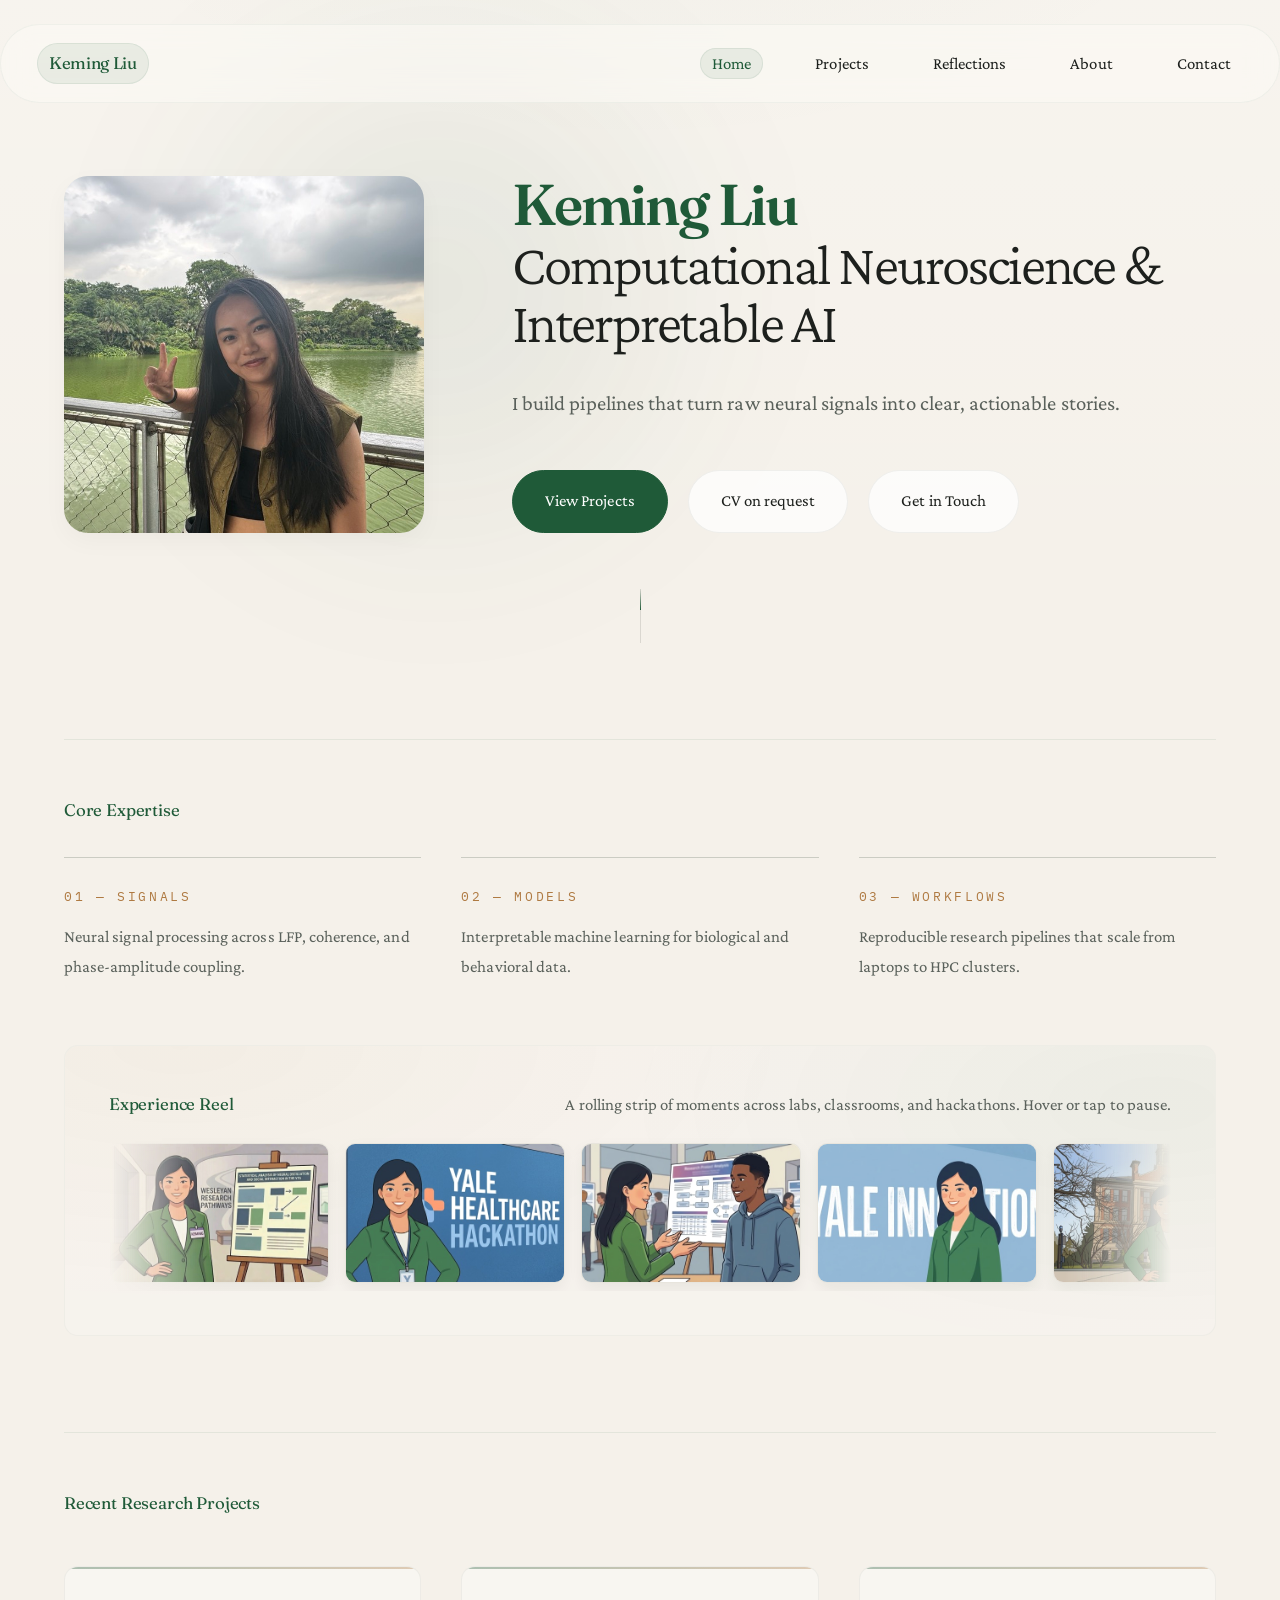
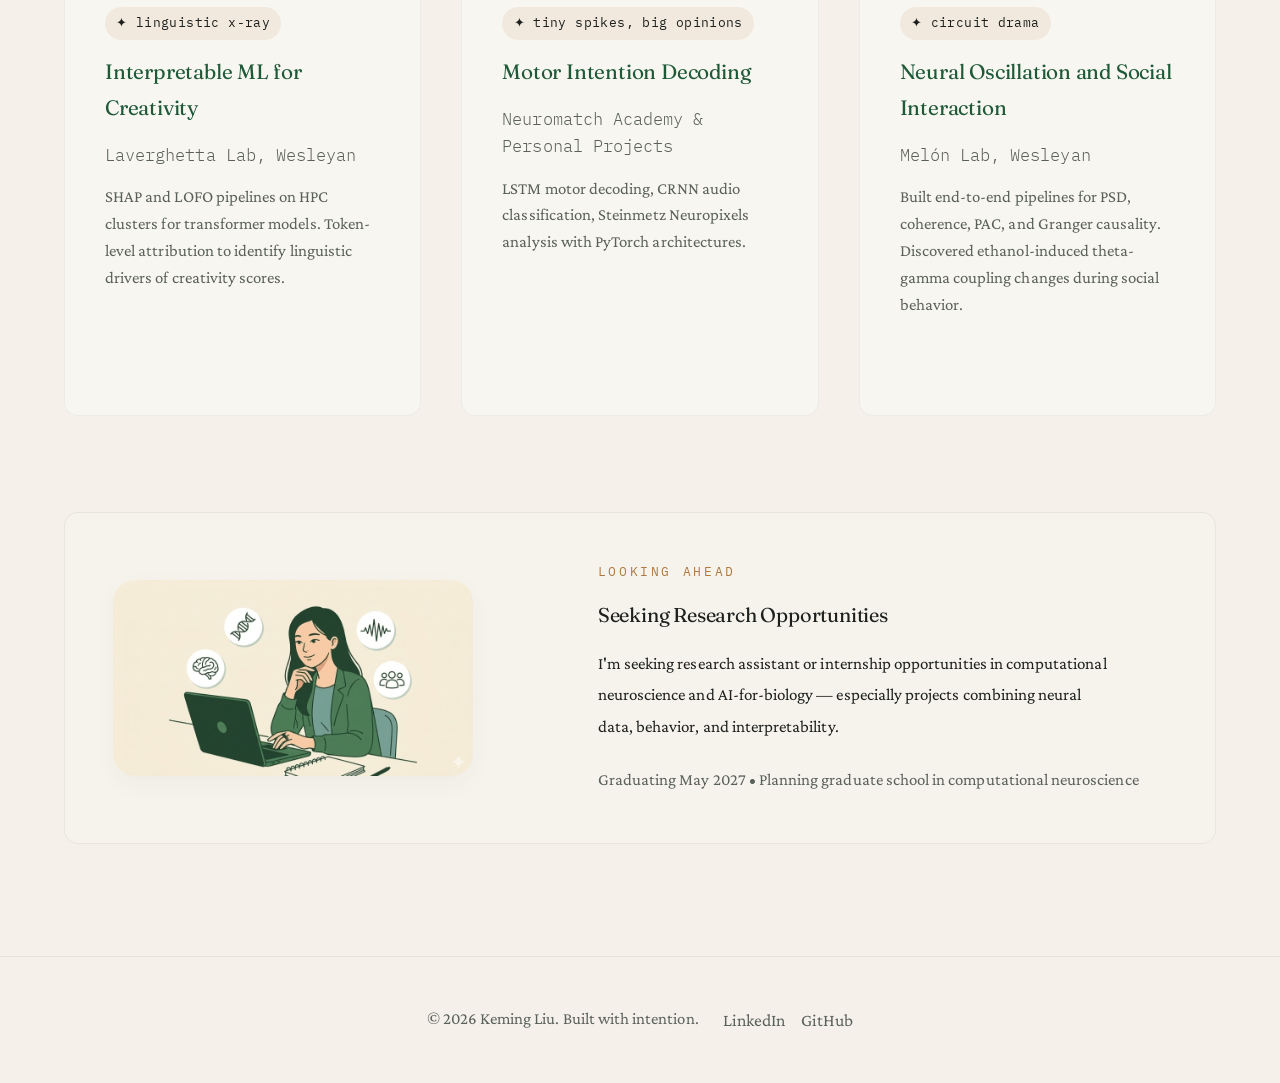
==== index.html @ a450bd47 "Update website presentation and content" ====
<!DOCTYPE html>
<html lang="en">
<head>
    <meta charset="UTF-8">
    <meta name="viewport" content="width=device-width, initial-scale=1.0">
    <title>Keming Liu | Computational Neuroscience & AI</title>
    <meta name="description" content="Keming Liu builds interpretable machine learning and computational neuroscience pipelines that turn raw neural signals into clear, actionable stories.">
    <meta name="robots" content="index,follow">
    <meta name="theme-color" content="#1f5a38">
    <link rel="canonical" href="https://kmiliu.github.io/">
    <meta property="og:title" content="Keming Liu | Computational Neuroscience & AI">
    <meta property="og:description" content="Projects across neural signal processing, interpretable ML, and lab experience, presented with clear problem-approach-result stories.">
    <meta property="og:type" content="website">
    <meta property="og:url" content="https://kmiliu.github.io/">
    <meta property="og:image" content="https://kmiliu.github.io/assets/profile-photo.png">
    <meta name="twitter:card" content="summary_large_image">
    <meta property="og:image:alt" content="Keming Liu">
    <script type="application/ld+json">
    {
      "@context": "https://schema.org",
      "@type": "Person",
      "name": "Keming Liu",
      "url": "https://kmiliu.github.io/",
      "image": "https://kmiliu.github.io/assets/profile-photo.png",
      "jobTitle": "Computational Neuroscience & Interpretable AI Researcher",
      "description": "Biology and Mathematics student building interpretable machine learning and computational neuroscience pipelines.",
      "affiliation": {
        "@type": "CollegeOrUniversity",
        "name": "Wesleyan University"
      },
      "knowsAbout": ["Computational Neuroscience", "Interpretable Machine Learning", "Neural Signal Processing", "Deep Learning"],
      "sameAs": [
        "https://www.linkedin.com/in/keming-liu-profile/",
        "https://github.com/kmiliu"
      ]
    }
    </script>
    <link rel="icon" href="assets/favicon.svg" type="image/svg+xml">
    <link rel="alternate icon" href="assets/profile-photo.png" type="image/png">
    <link rel="preconnect" href="https://fonts.googleapis.com">
    <link rel="preconnect" href="https://fonts.gstatic.com" crossorigin>
    <link href="https://fonts.googleapis.com/css2?family=Crimson+Pro:wght@300;400;600&family=Fraunces:opsz,wght@9..144,300;9..144,400;9..144,600&family=IBM+Plex+Mono:wght@300;400&display=swap" rel="stylesheet">
    <style>
        * {
            margin: 0;
            padding: 0;
            box-sizing: border-box;
        }

        :root {
            --forest: #1f5a38;
            --forest-light: #2f744a;
            --background: #f5f1ea;
            --background-soft: #fcfaf6;
            --text: #1d201d;
            --text-secondary: #5a615b;
            --border: rgba(29, 32, 29, 0.06);
            --card-bg: rgba(255, 255, 255, 0.64);
            --accent: #af7a42;
            --spacing: 8px;
            --content-max: 1360px;
            --reading-max: 720px;
            --radius-sm: 10px;
            --radius-md: 12px;
            --radius-lg: 18px;
            --radius-xl: 30px;
            --shadow-soft: 0 8px 24px rgba(19, 42, 27, 0.035);
            --shadow-hover: 0 14px 32px rgba(19, 42, 27, 0.06);
        }

        body {
            font-family: 'Crimson Pro', serif;
            font-size: 17px;
            line-height: 1.72;
            color: var(--text);
            background:
                radial-gradient(1100px 700px at 50% -10%, rgba(31, 90, 56, 0.04), transparent 60%),
                linear-gradient(180deg, rgba(255, 255, 255, 0.2), transparent 22%),
                var(--background);
            font-weight: 400;
            letter-spacing: 0.003em;
            overflow-x: hidden;
            position: relative;
        }

        .mono {
            font-family: 'IBM Plex Mono', monospace;
            font-size: 1.05rem;
            font-weight: 300;
        }

        /* Scroll progress bar */
        .scroll-progress {
            position: fixed;
            top: 0;
            left: 0;
            height: 3px;
            width: 0;
            z-index: 1100;
            background: linear-gradient(90deg, var(--forest), var(--accent));
            border-radius: 0 3px 3px 0;
            transition: width 0.1s linear;
            pointer-events: none;
        }

        /* Navigation */
        nav {
            position: fixed;
            top: 0;
            left: 0;
            right: 0;
            background: transparent;
            border-bottom: none;
            box-shadow: none;
            z-index: 1000;
            padding: calc(var(--spacing) * 3) 0;
        }

        nav .container {
            max-width: 1420px;
            width: 100%;
            margin: 0 auto;
            padding: calc(var(--spacing) * 2.25) calc(var(--spacing) * 4.5);
            display: flex;
            justify-content: space-between;
            align-items: center;
            background: rgba(252, 250, 245, 0.58);
            border: 1px solid rgba(31, 90, 56, 0.05);
            border-radius: 999px;
            backdrop-filter: blur(14px);
            box-shadow: none;
        }

        nav .logo {
            font-family: 'Fraunces', serif;
            font-weight: 400;
            color: var(--forest);
            text-decoration: none;
            letter-spacing: -0.02em;
            font-size: 1.05rem;
        }

        nav ul {
            display: flex;
            gap: calc(var(--spacing) * 5);
            list-style: none;
        }

        nav a {
            color: var(--text);
            text-decoration: none;
            transition: color 0.22s, background-color 0.22s;
            font-size: 1.05rem;
            padding: calc(var(--spacing) * 0.75) calc(var(--spacing) * 1.5);
            border-radius: 999px;
        }

        nav a:hover {
            color: var(--forest);
            background: rgba(31, 90, 56, 0.08);
        }

        nav a.is-current {
            color: var(--forest);
            background: rgba(31, 90, 56, 0.08);
            box-shadow: inset 0 0 0 1px rgba(31, 90, 56, 0.08);
        }

        /* Layout */
        .container {
            max-width: var(--content-max);
            width: 100%;
            margin: 0 auto;
            padding: 0 calc(var(--spacing) * 8);
        }

        .narrow {
            max-width: 900px;
        }

        section {
            padding: calc(var(--spacing) * 17) 0;
            min-height: auto;
        }

        section:first-of-type {
            padding-top: calc(var(--spacing) * 22);
        }

        /* Thread decoration */
        .thread {
            position: relative;
        }

        .thread::before {
            content: '';
            position: absolute;
            left: calc(var(--spacing) * -3);
            top: 0;
            bottom: 0;
            width: 1px;
            background: var(--forest);
            opacity: 0.3;
        }

        /* Hero Section */
        .hero {
            display: flex;
            flex-direction: column;
            justify-content: center;
            gap: calc(var(--spacing) * 8);
            min-height: calc(100vh - 180px);
        }

        .hero-intro {
            display: flex;
            align-items: stretch;
            gap: calc(var(--spacing) * 11);
            flex-wrap: wrap;
        }

        .hero-photo {
            width: 360px;
            flex-shrink: 0;
            align-self: stretch;
            border-radius: 24px;
            object-fit: cover;
            object-position: top center;
            box-shadow: var(--shadow-soft);
            transition: transform 0.35s ease, box-shadow 0.35s ease;
        }

        .hero-photo:hover {
            transform: translateY(-4px) scale(1.02);
            box-shadow: var(--shadow-hover);
        }

        .hero-text {
            flex: 1;
            min-width: 320px;
            max-width: 760px;
        }

        h1 {
            font-family: 'Fraunces', serif;
            font-size: 3.6rem;
            font-weight: 300;
            line-height: 1.02;
            letter-spacing: -0.038em;
            margin-bottom: calc(var(--spacing) * 4);
        }

        h1 strong {
            font-weight: 600;
            color: var(--forest);
        }

        .subtitle {
            font-size: 1.3rem;
            color: var(--text-secondary);
            max-width: 30ch;
            line-height: 1.8;
        }

        .cta-buttons {
            display: flex;
            gap: calc(var(--spacing) * 2.5);
            margin-top: calc(var(--spacing) * 6);
            flex-wrap: wrap;
        }

        .btn {
            padding: calc(var(--spacing) * 2) calc(var(--spacing) * 4);
            border: 1px solid var(--border);
            background: rgba(255, 255, 255, 0.72);
            color: var(--text);
            text-decoration: none;
            transition: all 0.24s;
            font-size: 1.05rem;
            font-family: 'Crimson Pro', serif;
            cursor: pointer;
            display: inline-block;
            border-radius: 999px;
            box-shadow: none;
        }

        .btn:hover {
            border-color: var(--forest);
            background: rgba(31, 90, 56, 0.08);
            color: var(--forest);
            transform: translateY(-1px);
        }

        .btn-primary {
            background: var(--forest);
            color: white;
            border-color: var(--forest);
        }

        .btn-primary:hover {
            background: var(--forest-light);
            border-color: var(--forest-light);
        }

        .btn:focus-visible {
            outline: 3px solid var(--forest);
            outline-offset: 2px;
            box-shadow: 0 0 0 4px rgba(26, 77, 46, 0.18);
        }

        /* Interactive Timeline */
        .timeline-section {
            margin-top: calc(var(--spacing) * 10);
        }

        .timeline-themes {
            display: flex;
            flex-direction: column;
            gap: calc(var(--spacing) * 2);
        }

        .timeline-theme {
            border: 1px solid var(--border);
            border-radius: var(--radius-md);
            overflow: visible;
            background: rgba(255, 255, 255, 0.42);
            box-shadow: none;
        }

        .timeline-theme-title {
            cursor: pointer;
            font-size: 1.05rem;
            font-weight: 400;
            color: var(--forest);
            padding: calc(var(--spacing) * 2.5) calc(var(--spacing) * 3.25);
            background: transparent;
            list-style: none;
        }

        .timeline-theme-title::-webkit-details-marker {
            display: none;
        }

        .timeline-theme-title::before {
            content: '▸ ';
        }

        .timeline-theme[open] .timeline-theme-title::before {
            content: '▾ ';
        }

        .timeline-theme .timeline {
            padding: calc(var(--spacing) * 2) calc(var(--spacing) * 4) calc(var(--spacing) * 4);
        }

        .timeline-section h3 {
            font-size: 1.05rem;
            font-weight: 400;
            margin-bottom: calc(var(--spacing) * 4);
            color: var(--forest);
        }

        .timeline {
            position: relative;
            padding-left: calc(var(--spacing) * 6);
            display: flex;
            flex-direction: column-reverse;
        }

        .timeline::before {
            content: '';
            position: absolute;
            left: 7px;
            top: 0;
            bottom: 0;
            width: 2px;
            background: linear-gradient(to bottom, rgba(31, 90, 56, 0.35), rgba(31, 90, 56, 0.08));
        }

        .timeline-node {
            position: relative;
            margin-bottom: calc(var(--spacing) * 5);
            cursor: pointer;
            transition: transform 0.2s;
        }

        .timeline-node:hover {
            transform: translateX(2px);
        }

        .timeline-node:focus-visible {
            outline: 3px solid var(--forest);
            outline-offset: 4px;
            border-radius: 10px;
        }

        .timeline-node::before {
            content: '';
            position: absolute;
            left: calc(-1 * var(--spacing) * 6 + 2px);
            top: 8px;
            width: 14px;
            height: 14px;
            border-radius: 50%;
            background: var(--background-soft);
            border: 2px solid var(--forest);
            transition: all 0.3s;
        }

        .timeline-node:hover::before,
        .timeline-node.expanded::before {
            background: var(--forest);
            transform: scale(1.2);
            box-shadow: 0 0 0 4px rgba(26, 77, 46, 0.2);
        }

        .timeline-node .node-header {
            padding: calc(var(--spacing) * 2.5) calc(var(--spacing) * 3);
            background: rgba(255, 255, 255, 0.54);
            border: 1px solid rgba(19, 42, 27, 0.05);
            border-radius: var(--radius-sm);
            transition: all 0.3s;
        }

        .timeline-node:hover .node-header,
        .timeline-node.expanded .node-header {
            border-color: rgba(31, 90, 56, 0.14);
            box-shadow: none;
        }

        .timeline-node .node-year {
            font-family: 'IBM Plex Mono', monospace;
            font-size: 1.05rem;
            color: var(--forest);
            margin-bottom: calc(var(--spacing) * 0.5);
        }

        .timeline-node .node-title {
            font-weight: 400;
            font-size: 1.05rem;
            color: var(--text);
        }

        .timeline-node .node-detail {
            max-height: 0;
            overflow: hidden;
            transition: max-height 0.4s ease-out;
        }

        .timeline-node.expanded .node-detail {
            max-height: 800px;
        }

        .timeline-node .node-detail-inner {
            padding: calc(var(--spacing) * 2.5) calc(var(--spacing) * 3);
            margin-top: calc(var(--spacing) * 1.5);
            background: rgba(255, 255, 255, 0.3);
            border-radius: var(--radius-sm);
            border-left: 2px solid rgba(31, 90, 56, 0.45);
            font-size: 1.05rem;
            color: var(--text-secondary);
            line-height: 1.72;
        }

        .timeline-node .node-detail-inner strong {
            color: var(--text);
        }

        /* Focus Cards */
        .focus-grid {
            display: grid;
            grid-template-columns: repeat(auto-fit, minmax(320px, 1fr));
            gap: calc(var(--spacing) * 5);
            margin-top: calc(var(--spacing) * 6);
        }

        .focus-card {
            background: rgba(255, 255, 255, 0.34);
            border: 1px solid rgba(19, 42, 27, 0.05);
            padding: calc(var(--spacing) * 5);
            border-radius: 14px;
            box-shadow: none;
            transition: all 0.3s;
            position: relative;
            overflow: hidden;
            height: 100%;
        }

        .focus-card::before {
            content: '';
            position: absolute;
            top: 0;
            left: 0;
            right: 0;
            height: 2px;
            background: linear-gradient(90deg, var(--forest), var(--accent));
            opacity: 0.35;
        }

        .focus-card-link {
            text-decoration: none;
            color: inherit;
            display: flex;
            height: 100%;
        }

        .focus-card-link:focus-visible {
            outline: none;
        }

        .focus-card-link:focus-visible .focus-card {
            outline: 3px solid var(--forest);
            outline-offset: 3px;
            box-shadow: 0 0 0 5px rgba(31, 90, 56, 0.18);
        }

        .focus-card:hover {
            border-color: rgba(31, 90, 56, 0.14);
            box-shadow: 0 10px 24px rgba(19, 42, 27, 0.04);
            transform: translateY(-2px);
        }

        .focus-card h3 {
            font-size: 1.3rem;
            font-weight: 400;
            margin-bottom: calc(var(--spacing) * 2);
            color: var(--forest);
        }

        .playful-note {
            display: inline-flex;
            align-items: center;
            gap: 0.45rem;
            margin-bottom: calc(var(--spacing) * 1.75);
            padding: 0.35rem 0.7rem;
            border-radius: 999px;
            background: rgba(175, 122, 66, 0.1);
            color: var(--text);
            font-family: 'IBM Plex Mono', monospace;
            font-size: 0.8rem;
            letter-spacing: 0.03em;
        }

        .focus-card p {
            font-size: 1.05rem;
            color: var(--text-secondary);
            line-height: 1.6;
        }

        /* Section Headers */
        h2 {
            font-family: 'Fraunces', serif;
            font-size: 2.25rem;
            font-weight: 400;
            margin-bottom: calc(var(--spacing) * 10);
            letter-spacing: -0.02em;
            position: relative;
            padding-bottom: calc(var(--spacing) * 3);
        }

        h2::after {
            content: '';
            position: absolute;
            left: 0;
            bottom: 0;
            width: 92px;
            height: 2px;
            background: linear-gradient(90deg, var(--forest), var(--accent));
            transform-origin: left center;
        }

        .page-section.active h2::after {
            animation: underlineDraw 0.7s cubic-bezier(0.22, 1, 0.36, 1) both;
        }

        @keyframes underlineDraw {
            from { transform: scaleX(0); }
            to { transform: scaleX(1); }
        }

        @media (prefers-reduced-motion: reduce) {
            .page-section.active h2::after { animation: none; }
        }

        h3 {
            font-family: 'Fraunces', serif;
            letter-spacing: -0.01em;
        }

        /* Projects */
        .project-filters {
            display: flex;
            gap: calc(var(--spacing) * 2);
            margin-bottom: calc(var(--spacing) * 8);
            flex-wrap: wrap;
        }

        .filter-tag {
            padding: calc(var(--spacing)) calc(var(--spacing) * 2);
            border: 1px solid var(--border);
            background: var(--card-bg);
            cursor: pointer;
            transition: all 0.2s;
            font-size: 1.05rem;
            font-family: 'IBM Plex Mono', monospace;
            user-select: none;
            border-radius: 999px;
        }

        .filter-tag:hover,
        .filter-tag.active {
            border-color: var(--forest);
            background: var(--forest);
            color: white;
        }

        .filter-tag:focus-visible {
            outline: 3px solid var(--forest);
            outline-offset: 2px;
            box-shadow: 0 0 0 4px rgba(26, 77, 46, 0.14);
        }

        .projects-grid {
            display: grid;
            grid-template-columns: repeat(auto-fill, minmax(380px, 1fr));
            gap: calc(var(--spacing) * 7);
        }

        .project-card {
            background: rgba(255, 255, 255, 0.34);
            border: 1px solid rgba(19, 42, 27, 0.05);
            padding: calc(var(--spacing) * 5);
            border-radius: 14px;
            box-shadow: none;
            transition: transform 0.25s ease, box-shadow 0.25s ease, border-color 0.25s ease;
            cursor: pointer;
            text-decoration: none;
            color: inherit;
            display: block;
            user-select: none;
            position: relative;
            overflow: hidden;
        }

        .project-card::before {
            content: '';
            position: absolute;
            top: 0;
            left: 0;
            right: 0;
            height: 2px;
            background: linear-gradient(90deg, var(--forest), var(--accent));
            opacity: 0.38;
        }

        .project-card:hover {
            border-color: rgba(31, 90, 56, 0.14);
            box-shadow: 0 10px 24px rgba(19, 42, 27, 0.04);
            transform: translateY(-2px);
        }

        .project-card:focus-visible {
            outline: 3px solid var(--forest);
            outline-offset: 3px;
            box-shadow: 0 0 0 4px rgba(26, 77, 46, 0.16);
        }

        .project-card h3 {
            font-size: 1.25rem;
            font-weight: 400;
            margin-bottom: calc(var(--spacing) * 2);
            color: var(--forest);
        }

        .project-card-fun {
            margin-top: calc(var(--spacing) * 2.5);
            color: var(--accent);
            font-family: 'IBM Plex Mono', monospace;
            font-size: 0.78rem;
            letter-spacing: 0.03em;
            opacity: 0.78;
            transition: opacity 0.2s ease, transform 0.2s ease;
        }

        .project-card:hover .project-card-fun,
        .project-card:focus-visible .project-card-fun {
            opacity: 1;
            transform: translateX(2px);
        }

        .project-card-icon {
            display: inline-flex;
            align-items: center;
            justify-content: center;
            width: 24px;
            height: 24px;
            border-radius: 999px;
            font-size: 0.9rem;
            margin-right: calc(var(--spacing));
        }

        .project-card-icon.neuro {
            background: rgba(31, 90, 56, 0.12);
            color: var(--forest);
        }

        .project-card-icon.ml {
            background: rgba(175, 122, 66, 0.16);
            color: var(--accent);
        }

        .project-card-icon.compbio {
            background: rgba(19, 42, 27, 0.12);
            color: var(--text);
        }

        .project-summary {
            color: var(--text-secondary);
            margin-bottom: calc(var(--spacing) * 3);
            font-size: 1.05rem;
        }

        .project-tags {
            display: flex;
            gap: calc(var(--spacing));
            flex-wrap: wrap;
        }

        .tag {
            padding: calc(var(--spacing) * 0.5) calc(var(--spacing) * 1.5);
            background: var(--background);
            border: 1px solid var(--border);
            border-radius: 999px;
            font-size: 1.05rem;
            font-family: 'IBM Plex Mono', monospace;
            color: var(--text-secondary);
        }

        /* Brand reel (home) */
        .brand-reel {
            margin-top: calc(var(--spacing) * 8);
            padding: calc(var(--spacing) * 4.5);
            background: rgba(255, 255, 255, 0.24);
            border: 1px solid rgba(19, 42, 27, 0.05);
            border-radius: 14px;
            box-shadow: none;
            overflow: hidden;
            position: relative;
        }

        .brand-reel::before {
            content: '';
            position: absolute;
            inset: 0;
            background: radial-gradient(1000px 420px at 10% 0%, rgba(175, 122, 66, 0.05), transparent 62%),
                        radial-gradient(900px 420px at 95% 20%, rgba(31, 90, 56, 0.05), transparent 60%);
            pointer-events: none;
            opacity: 1;
        }

        .brand-reel-header {
            display: flex;
            align-items: baseline;
            justify-content: space-between;
            gap: calc(var(--spacing) * 2);
            position: relative;
            z-index: 1;
            margin-bottom: calc(var(--spacing) * 2);
            flex-wrap: wrap;
        }

        .brand-reel-title {
            margin: 0;
            font-size: 1.05rem;
            font-weight: 400;
            color: var(--forest);
        }

        .brand-reel-subtitle {
            margin: 0;
            color: var(--text-secondary);
            font-size: 1.05rem;
            line-height: 1.6;
            max-width: 720px;
        }

        .brand-marquee {
            --marquee-duration: 42s;
            position: relative;
            z-index: 1;
            overflow: hidden;
            mask-image: linear-gradient(90deg, transparent, black 10%, black 90%, transparent);
        }

        .brand-track {
            display: flex;
            gap: calc(var(--spacing) * 2);
            width: max-content;
            animation: brand-scroll var(--marquee-duration) linear infinite;
            padding: calc(var(--spacing) * 1) 0;
        }

        .brand-marquee:hover .brand-track,
        .brand-marquee.is-paused .brand-track {
            animation-play-state: paused;
        }

        .brand-tile {
            width: 220px;
            height: 140px;
            border-radius: var(--radius-sm);
            border: 1px solid var(--border);
            box-shadow: 0 8px 18px rgba(9, 19, 12, 0.06);
            overflow: hidden;
            background: var(--background);
            transform: translateZ(0);
            transition: transform 0.25s ease, box-shadow 0.25s ease, border-color 0.25s ease, filter 0.25s ease;
            flex: 0 0 auto;
            position: relative;
        }

        .brand-tile img {
            width: 100%;
            height: 100%;
            object-fit: cover;
            display: block;
            filter: saturate(1.04) contrast(1.02);
        }

        .brand-tile:hover {
            transform: translateY(-2px);
            border-color: rgba(31, 90, 56, 0.18);
            box-shadow: 0 12px 22px rgba(9, 19, 12, 0.08);
            filter: saturate(1.08);
        }

        @keyframes brand-scroll {
            from { transform: translateX(0); }
            to { transform: translateX(-50%); }
        }

        @media (prefers-reduced-motion: reduce) {
            .brand-track {
                animation: none !important;
            }
        }

        /* Project Detail */
        .project-detail {
            display: none;
            position: fixed;
            top: 0;
            left: 0;
            right: 0;
            bottom: 0;
            background: var(--background);
            z-index: 2000;
            overflow-y: auto;
            padding: calc(var(--spacing) * 12) 0 calc(var(--spacing) * 8);
        }

        .project-detail.active {
            display: block;
            animation: fadeIn 0.3s;
        }

        @keyframes fadeIn {
            from { opacity: 0; }
            to { opacity: 1; }
        }

        .close-btn {
            position: fixed;
            top: calc(var(--spacing) * 3);
            right: calc(var(--spacing) * 4);
            background: var(--card-bg);
            border: 1px solid var(--border);
            padding: calc(var(--spacing) * 2) calc(var(--spacing) * 3);
            cursor: pointer;
            z-index: 2001;
            font-family: 'Crimson Pro', serif;
            font-size: 1.05rem;
            border-radius: 999px;
            box-shadow: var(--shadow-soft);
        }

        .close-btn:hover {
            border-color: var(--forest);
            background: var(--forest);
            color: white;
        }

        .close-btn:focus-visible,
        .detail-close:focus-visible {
            outline: 3px solid var(--forest);
            outline-offset: 2px;
            box-shadow: 0 0 0 4px rgba(26, 77, 46, 0.16);
        }

        .project-content {
            max-width: 900px;
            margin: 0 auto;
            padding: 0 calc(var(--spacing) * 4);
        }

        .project-content h1 {
            font-size: 2.05rem;
            margin-bottom: calc(var(--spacing) * 3);
        }

        .project-content h4 {
            font-size: 1.05rem;
            font-weight: 400;
            margin: calc(var(--spacing) * 6) 0 calc(var(--spacing) * 2);
            color: var(--forest);
        }

        .project-content ul {
            list-style-position: inside;
            margin-bottom: calc(var(--spacing) * 3);
        }

        .project-content li {
            margin-bottom: calc(var(--spacing) * 1);
            color: var(--text-secondary);
        }

        .highlight-box {
            background: var(--card-bg);
            border-left: 2px solid var(--forest);
            padding: calc(var(--spacing) * 3);
            margin: calc(var(--spacing) * 4) 0;
            border-radius: 0 var(--radius-sm) var(--radius-sm) 0;
        }

        /* Research/Writing */
        .research-section {
            margin-bottom: calc(var(--spacing) * 8);
        }

        .research-section h3 {
            font-size: 1.3rem;
            font-weight: 400;
            margin-bottom: calc(var(--spacing) * 4);
            color: var(--forest);
        }

        .research-item,
        .writing-item {
            background: var(--background-soft);
            border: 1px solid rgba(19, 42, 27, 0.07);
            padding: calc(var(--spacing) * 2.5);
            margin-bottom: calc(var(--spacing) * 2);
            border-radius: 16px;
            box-shadow: 0 1px 2px rgba(19, 42, 27, 0.03), 0 14px 30px rgba(19, 42, 27, 0.05);
            transition: all 0.3s;
            position: relative;
            overflow: hidden;
        }

        .research-item::before,
        .writing-item::before {
            content: '';
            position: absolute;
            left: 0;
            top: 0;
            width: 3px;
            height: 100%;
            background: linear-gradient(180deg, var(--forest), var(--accent));
            opacity: 0.45;
        }

        .research-item:hover,
        .writing-item:hover {
            border-color: var(--forest);
            box-shadow: var(--shadow-hover);
            transform: translateY(-1px);
        }

        .clickable-card {
            cursor: pointer;
            position: relative;
        }

        .clickable-card:focus-visible {
            outline: 3px solid var(--forest);
            outline-offset: 3px;
            box-shadow: 0 0 0 4px rgba(26, 77, 46, 0.14);
        }

        .research-item h4,
        .writing-item h4 {
            font-size: 1.25rem;
            font-weight: 400;
            margin-bottom: calc(var(--spacing) * 1.5);
            color: var(--forest);
        }

        .research-item p,
        .writing-item p {
            color: var(--text-secondary);
            font-size: 1.05rem;
            line-height: 1.6;
        }

        /* Mini charts in Recent Research Projects */
        .mini-chart {
            margin-top: calc(var(--spacing) * 2);
            display: flex;
            align-items: flex-end;
            gap: calc(var(--spacing));
            height: 40px;
        }

        .mini-bar {
            flex: 1;
            border-radius: 999px 999px 0 0;
            background: rgba(31, 90, 56, 0.18);
            transform-origin: bottom;
            transform: scaleY(0.15);
            transition: transform 0.35s ease-out, background 0.35s ease-out;
        }

        .focus-card:hover .mini-bar {
            background: linear-gradient(180deg, var(--accent), var(--forest));
        }

        .focus-card:hover .mini-chart--creativity .mini-bar:nth-child(1) {
            transform: scaleY(0.35);
        }

        .focus-card:hover .mini-chart--creativity .mini-bar:nth-child(2) {
            transform: scaleY(0.8);
        }

        .focus-card:hover .mini-chart--creativity .mini-bar:nth-child(3) {
            transform: scaleY(0.55);
        }

        .focus-card:hover .mini-chart--motor .mini-bar:nth-child(1) {
            transform: scaleY(0.3);
        }

        .focus-card:hover .mini-chart--motor .mini-bar:nth-child(2) {
            transform: scaleY(0.6);
        }

        .focus-card:hover .mini-chart--motor .mini-bar:nth-child(3) {
            transform: scaleY(0.9);
        }

        .focus-card:hover .mini-chart--vta .mini-bar:nth-child(1) {
            transform: scaleY(0.45);
        }

        .focus-card:hover .mini-chart--vta .mini-bar:nth-child(2) {
            transform: scaleY(0.7);
        }

        .focus-card:hover .mini-chart--vta .mini-bar:nth-child(3) {
            transform: scaleY(0.4);
        }

        #reflections .research-section {
            margin-top: calc(var(--spacing) * 4);
            margin-bottom: calc(var(--spacing) * 10);
        }

        #reflections .writing-item {
            margin-bottom: calc(var(--spacing) * 2);
            min-height: calc(var(--spacing) * 17);
            display: flex;
            align-items: center;
            gap: calc(var(--spacing) * 3);
        }

        #reflections .writing-item .writing-text {
            flex: 1;
        }

        #reflections .writing-item .reflection-thumb {
            width: 180px;
            height: 88px;
            object-fit: cover;
            border-radius: var(--radius-md);
            box-shadow: var(--shadow-soft);
            flex-shrink: 0;
        }

        #reflections .writing-item h4 {
            margin-bottom: calc(var(--spacing));
        }

        #reflections .writing-item p {
            margin: 0;
        }

        @media (max-width: 720px) {
            #reflections .writing-item {
                flex-direction: column;
                align-items: flex-start;
            }

            #reflections .writing-item .reflection-thumb {
                width: 100%;
                max-width: 320px;
            }
        }

        .reflection-caption {
            font-size: 1.05rem;
            color: var(--text-secondary);
            text-align: center;
            margin-top: calc(var(--spacing) * -2);
            margin-bottom: calc(var(--spacing) * 3);
            font-style: italic;
        }

        .detail-modal {
            position: fixed;
            inset: 0;
            background: rgba(15, 26, 19, 0.55);
            backdrop-filter: blur(7px);
            -webkit-backdrop-filter: blur(7px);
            display: none;
            align-items: flex-start;
            justify-content: center;
            padding: calc(var(--spacing) * 6) calc(var(--spacing) * 3);
            overflow-y: auto;
            z-index: 2100;
        }

        .detail-modal.active {
            display: flex;
            animation: fadeIn 0.28s ease both;
        }

        .detail-content {
            background: var(--background-soft);
            border: 1px solid rgba(19, 42, 27, 0.08);
            max-width: 900px;
            width: 100%;
            padding: calc(var(--spacing) * 6);
            box-shadow: 0 32px 70px rgba(9, 19, 12, 0.28);
            border-radius: var(--radius-lg);
            position: relative;
            animation: modalRise 0.34s cubic-bezier(0.22, 1, 0.36, 1) both;
        }

        @keyframes modalRise {
            from { opacity: 0; transform: translateY(22px) scale(0.985); }
            to { opacity: 1; transform: none; }
        }

        @media (prefers-reduced-motion: reduce) {
            .detail-content { animation: none; }
        }

        .detail-close {
            position: absolute;
            top: calc(var(--spacing) * 2);
            right: calc(var(--spacing) * 2);
            background: #fff;
            border: 1px solid rgba(19, 42, 27, 0.12);
            padding: calc(var(--spacing)) calc(var(--spacing) * 2);
            cursor: pointer;
            font-family: 'Crimson Pro', serif;
            font-size: 1.05rem;
            border-radius: 999px;
        }

        .detail-close:hover {
            border-color: var(--forest);
            background: var(--forest);
            color: white;
        }

        .detail-content h1 {
            font-size: 1.7rem;
            margin-bottom: calc(var(--spacing) * 2);
        }

        .detail-content h4 {
            margin-top: calc(var(--spacing) * 3);
            margin-bottom: calc(var(--spacing) * 1);
            font-weight: 400;
            color: var(--forest);
        }

        .detail-content ul {
            margin-left: calc(var(--spacing) * 3);
            color: var(--text-secondary);
            line-height: 1.6;
        }

        .reflection-photo {
            width: 100%;
            max-width: 700px;
            height: auto;
            display: block;
            margin: calc(var(--spacing) * 3) auto;
            border: 1px solid var(--border);
            border-radius: var(--radius-sm);
            box-shadow: var(--shadow-soft);
        }

        .project-media {
            width: 100%;
            max-width: 33vw;
            height: auto;
            display: block;
            margin: calc(var(--spacing) * 3) auto;
            border: 1px solid var(--border);
            border-radius: var(--radius-sm);
            box-shadow: var(--shadow-soft);
            cursor: zoom-in;
            transition: transform 0.25s ease, box-shadow 0.25s ease, max-width 0.25s ease;
            position: relative;
        }

        .project-media--boolean-flow {
            width: 115%;
            max-width: none;
            margin-left: -7.5%;
        }

        .project-media:hover {
            transform: translateY(-2px) scale(1.02);
            box-shadow: var(--shadow-hover);
        }

        .project-media.expanded {
            max-width: 70vw;
            cursor: zoom-out;
            box-shadow: 0 24px 48px rgba(9, 19, 12, 0.32);
        }

        .reveal {
            opacity: 0;
            transform: translateY(22px);
            transition: opacity 1s cubic-bezier(0.16, 1, 0.3, 1),
                        transform 1s cubic-bezier(0.16, 1, 0.3, 1);
            will-change: opacity, transform;
        }

        .reveal.visible {
            opacity: 1;
            transform: none;
        }

        @media (prefers-reduced-motion: reduce) {
            .reveal {
                transition: opacity 0.4s ease;
                transform: none;
            }
        }

        /* Scroll-driven ambient orb — drifts and shifts hue as you scroll */
        .scroll-orb {
            position: fixed;
            top: 0;
            left: 0;
            width: min(58vw, 720px);
            height: min(58vw, 720px);
            border-radius: 50%;
            z-index: -1;
            pointer-events: none;
            filter: blur(72px);
            opacity: 0.55;
            background: radial-gradient(circle at center, rgba(31, 90, 56, 0.16), rgba(31, 90, 56, 0) 68%);
            transform: translate3d(6vw, -8vh, 0);
            will-change: transform;
        }

        @media (prefers-reduced-motion: reduce) {
            .scroll-orb { transition: none; }
        }

        /* Hero scroll cue — a quiet line with a drifting tracer */
        .scroll-cue {
            align-self: center;
            margin-top: calc(var(--spacing) * 7);
            transition: opacity 0.6s ease;
            cursor: default;
        }

        .scroll-cue.is-hidden { opacity: 0; pointer-events: none; }

        .scroll-cue-line {
            display: block;
            width: 1px;
            height: 54px;
            background: rgba(29, 32, 29, 0.12);
            position: relative;
            overflow: hidden;
        }

        .scroll-cue-line::after {
            content: '';
            position: absolute;
            left: 0;
            top: 0;
            width: 100%;
            height: 40%;
            background: linear-gradient(180deg, transparent, var(--forest));
            animation: cueDrift 2.6s cubic-bezier(0.4, 0, 0.2, 1) infinite;
        }

        @keyframes cueDrift {
            0% { transform: translateY(-110%); }
            60%, 100% { transform: translateY(260%); }
        }

        @media (prefers-reduced-motion: reduce) {
            .scroll-cue-line::after { animation: none; opacity: 0.4; }
        }

        /* Boolean heatmap */
        .boolean-heatmap {
            margin: calc(var(--spacing) * 3) auto 0 auto;
            display: grid;
            grid-template-columns: repeat(10, 1fr);
            gap: 2px;
            max-width: 260px;
        }

        .boolean-cell {
            width: 100%;
            padding-bottom: 100%;
            border-radius: 2px;
            background: rgba(31, 90, 56, 0.08);
            transition: background 0.25s ease-out, transform 0.25s ease-out;
        }

        .boolean-cell.active {
            background: var(--accent);
            transform: scale(1.02);
        }

        .boolean-cell.mutated {
            background: var(--forest);
            transform: scale(1.06);
        }

        .boolean-heatmap-controls {
            margin-top: calc(var(--spacing) * 2);
            margin-bottom: calc(var(--spacing) * 1);
        }

        /* Right now ticker */
        .right-now {
            margin-top: calc(var(--spacing) * 5);
            padding-top: calc(var(--spacing) * 3);
            border-top: 1px solid rgba(19, 42, 27, 0.12);
            font-size: 1.35rem;
            color: var(--text);
            display: flex;
            flex-direction: column;
            gap: calc(var(--spacing) * 1.25);
            max-width: 48ch;
        }

        .right-now-label {
            display: block;
            font-family: 'IBM Plex Mono', monospace;
            font-size: 0.82rem;
            text-transform: uppercase;
            letter-spacing: 0.2em;
            color: var(--accent);
        }

        .right-now-label::before {
            content: '';
            display: inline-block;
            width: 7px;
            height: 7px;
            border-radius: 50%;
            background: #4caf6e;
            margin-right: calc(var(--spacing) * 1.25);
            vertical-align: middle;
            box-shadow: 0 0 0 0 rgba(76, 175, 110, 0.5);
            animation: livePulse 2.4s ease-out infinite;
        }

        @keyframes livePulse {
            0% { box-shadow: 0 0 0 0 rgba(76, 175, 110, 0.45); }
            70% { box-shadow: 0 0 0 7px rgba(76, 175, 110, 0); }
            100% { box-shadow: 0 0 0 0 rgba(76, 175, 110, 0); }
        }

        @media (prefers-reduced-motion: reduce) {
            .right-now-label::before { animation: none; }
        }

        .right-now-text {
            transition: opacity 0.25s ease-out, transform 0.25s ease-out;
            display: inline-block;
        }

        .right-now-text.fading {
            opacity: 0;
            transform: translateY(4px);
        }

        .about-stickers {
            margin-top: calc(var(--spacing) * 3);
            display: flex;
            flex-wrap: wrap;
            align-items: center;
            gap: calc(var(--spacing) * 2.5);
        }

        .about-stickers img {
            width: 64px;
            height: 64px;
            object-fit: contain;
            transition: transform 0.3s cubic-bezier(0.34, 1.56, 0.64, 1);
            cursor: default;
        }

        .about-stickers img:hover {
            transform: translateY(-6px) rotate(-6deg) scale(1.08);
        }

        .stickers-label {
            display: block;
            font-family: 'IBM Plex Mono', monospace;
            font-size: 0.82rem;
            text-transform: uppercase;
            letter-spacing: 0.2em;
            color: var(--text-secondary);
            margin: calc(var(--spacing) * 5) 0 0;
        }

        /* Skills definition rows */
        .skill-rows {
            display: flex;
            flex-direction: column;
            margin: 0;
        }

        .skill-row {
            display: grid;
            grid-template-columns: minmax(180px, 220px) 1fr;
            gap: calc(var(--spacing) * 4);
            padding: calc(var(--spacing) * 2.5) 0;
            border-top: 1px solid rgba(19, 42, 27, 0.1);
        }

        .skill-row:last-child {
            border-bottom: 1px solid rgba(19, 42, 27, 0.1);
        }

        .skill-row dt {
            font-family: 'IBM Plex Mono', monospace;
            font-size: 0.92rem;
            letter-spacing: 0.04em;
            color: var(--forest);
            line-height: 1.5;
        }

        .skill-row dd {
            margin: 0;
            color: var(--text-secondary);
            font-size: 1.05rem;
            line-height: 1.7;
        }

        @media (max-width: 640px) {
            .skill-row {
                grid-template-columns: 1fr;
                gap: calc(var(--spacing) * 1);
            }
        }

        .reflection-thumb {
            width: 100%;
            height: 140px;
            object-fit: cover;
            border-radius: var(--radius-sm) var(--radius-sm) 0 0;
            margin-bottom: calc(var(--spacing) * 2);
        }

        .project-pdf {
            width: 100%;
            max-width: 700px;
            height: 480px;
            display: block;
            margin: calc(var(--spacing) * 3) auto;
            border: 1px solid var(--border);
            border-radius: var(--radius-sm);
            box-shadow: var(--shadow-soft);
        }

        .project-media[data-story]::after {
            content: attr(data-story);
            position: absolute;
            left: 0;
            right: 0;
            bottom: 0;
            padding: calc(var(--spacing) * 1.5);
            font-size: 0.95rem;
            color: #ffffff;
            background: linear-gradient(180deg, transparent 0%, rgba(0, 0, 0, 0.76) 100%);
            opacity: 0;
            transition: opacity 0.25s ease-out;
        }

        .project-media[data-story]:hover::after,
        .project-media[data-story].expanded::after {
            opacity: 1;
        }

        /* Token importance mini-chart (Creativity project) */
        .token-importance {
            margin-top: calc(var(--spacing) * 3);
            margin-bottom: calc(var(--spacing) * 2);
        }

        .token-row {
            display: flex;
            align-items: center;
            gap: calc(var(--spacing) * 2);
            margin-bottom: calc(var(--spacing) * 1.5);
        }

        .token-label {
            font-family: 'IBM Plex Mono', monospace;
            font-size: 1.1rem;
            color: var(--forest);
            white-space: nowrap;
        }

        .token-bar {
            flex: 1;
            height: 10px;
            border-radius: 999px;
            background: rgba(31, 90, 56, 0.12);
            overflow: hidden;
        }

        .token-bar-fill {
            height: 100%;
            border-radius: 999px;
            background: linear-gradient(90deg, var(--accent), var(--forest));
            width: 0;
        }

        .token-bar-fill--high {
            animation: barGrowHigh 0.8s ease-out forwards;
        }

        .token-bar-fill--medium {
            animation: barGrowMedium 0.8s ease-out forwards;
        }

        .token-bar-fill--low {
            animation: barGrowLow 0.8s ease-out forwards;
        }

        .token-note {
            font-size: 1.1rem;
            color: var(--text-secondary);
            margin-top: calc(var(--spacing) * 1);
        }

        .shap-sentence {
            margin-top: calc(var(--spacing) * 3);
            font-size: 1.05rem;
            line-height: 1.7;
        }

        .shap-token {
            position: relative;
            cursor: pointer;
            padding: 0 2px;
            border-radius: 4px;
            transition: background 0.2s ease, color 0.2s ease, box-shadow 0.2s ease;
        }

        .shap-token:hover,
        .shap-token.active {
            background: rgba(175, 122, 66, 0.16);
            box-shadow: 0 0 0 1px rgba(175, 122, 66, 0.3);
        }

        .shap-panel {
            margin-top: calc(var(--spacing) * 2);
            padding: calc(var(--spacing) * 3);
            border-radius: var(--radius-md);
            border: 1px solid var(--border);
            background: var(--card-bg);
            box-shadow: var(--shadow-soft);
            font-size: 1.05rem;
        }

        .shap-panel-line {
            margin-bottom: calc(var(--spacing));
            color: var(--text-secondary);
        }

        .shap-panel-line strong {
            color: var(--forest);
        }

        .shap-bar-container {
            margin-top: calc(var(--spacing) * 2);
            height: 12px;
            border-radius: 999px;
            background: rgba(31, 90, 56, 0.08);
            overflow: hidden;
            position: relative;
        }

        .shap-bar-fill {
            height: 100%;
            width: 0;
            transition: width 0.25s ease-out, background 0.25s ease-out;
        }

        .shap-bar-fill.positive {
            background: linear-gradient(90deg, var(--accent), var(--forest));
        }

        .shap-bar-fill.negative {
            background: linear-gradient(90deg, #c0392b, #8e0b0b);
        }

        .shap-baseline-marker {
            position: absolute;
            top: -4px;
            width: 2px;
            height: 20px;
            background: rgba(31, 90, 56, 0.9);
            border-radius: 999px;
        }

        /* Waveform vs MFCC feature cards (COVID project) */
        .feature-compare {
            margin-top: calc(var(--spacing) * 3);
            display: grid;
            grid-template-columns: repeat(auto-fit, minmax(220px, 1fr));
            gap: calc(var(--spacing) * 3);
        }

        .feature-card {
            border-radius: var(--radius-md);
            border: 1px solid var(--border);
            padding: calc(var(--spacing) * 3);
            background: var(--card-bg);
            box-shadow: var(--shadow-soft);
        }

        .feature-card-title {
            font-size: 1.2rem;
            font-weight: 400;
            color: var(--forest);
            margin-bottom: calc(var(--spacing) * 2);
        }

        .feature-card-body {
            height: 110px;
            border-radius: var(--radius-sm);
            margin-bottom: calc(var(--spacing) * 2);
            position: relative;
            overflow: hidden;
        }

        .feature-card-body--waveform {
            background: linear-gradient(
                180deg,
                rgba(31, 90, 56, 0.08),
                rgba(31, 90, 56, 0.22)
            );
            mask-image: linear-gradient(90deg,
                transparent 0,
                #000 10%,
                transparent 20%,
                #000 30%,
                transparent 40%,
                #000 50%,
                transparent 60%,
                #000 70%,
                transparent 80%,
                #000 90%,
                transparent 100%);
        }

        .feature-card-body--mfcc {
            background-image:
                linear-gradient(90deg, rgba(31, 90, 56, 0.08) 1px, transparent 1px),
                linear-gradient(180deg, rgba(175, 122, 66, 0.14) 1px, transparent 1px);
            background-size: 14px 14px, 18px 18px;
            animation: spectrogramShift 8s linear infinite;
        }

        .feature-card-caption {
            font-size: 1.1rem;
            color: var(--text-secondary);
            line-height: 1.5;
        }

        @keyframes barGrowHigh {
            from { width: 0; }
            to { width: 86%; }
        }

        @keyframes barGrowMedium {
            from { width: 0; }
            to { width: 58%; }
        }

        @keyframes barGrowLow {
            from { width: 0; }
            to { width: 32%; }
        }

        @keyframes spectrogramShift {
            from { background-position: 0 0, 0 0; }
            to { background-position: 40px 0, 0 24px; }
        }

        /* About Section */
        .about-grid {
            display: grid;
            gap: calc(var(--spacing) * 10);
        }

        .about-block {
            padding-left: calc(var(--spacing) * 4);
            position: relative;
            max-width: 1120px;
        }

        .about-block h3 {
            font-size: 1.3rem;
            font-weight: 400;
            margin-bottom: calc(var(--spacing) * 3);
            color: var(--forest);
        }

        .about-block p {
            color: var(--text-secondary);
            line-height: 1.92;
            margin-bottom: calc(var(--spacing) * 3);
        }

        .about-block ul {
            list-style-position: inside;
            color: var(--text-secondary);
        }

        .about-block li {
            margin-bottom: calc(var(--spacing));
        }

        .refactor-quote {
            margin: calc(var(--spacing) * 3) 0;
            padding: calc(var(--spacing) * 3) calc(var(--spacing) * 4);
            background: var(--background);
            border-left: 4px solid var(--forest);
            font-style: italic;
            color: var(--text);
        }

        /* Collapsible (折叠区) */
        .about-collapsible {
            margin-top: calc(var(--spacing) * 4);
        }

        .about-collapsible summary {
            cursor: pointer;
            font-size: 1.05rem;
            font-weight: 400;
            color: var(--forest);
            padding: calc(var(--spacing) * 2) 0;
            list-style: none;
            user-select: none;
        }

        .about-collapsible summary::-webkit-details-marker {
            display: none;
        }

        .about-collapsible summary::before {
            content: '▸ ';
            display: inline-block;
            transition: transform 0.2s;
        }

        .about-collapsible[open] summary::before {
            transform: rotate(90deg);
        }

        /* Contact */
        .contact-info {
            display: flex;
            flex-direction: column;
            gap: calc(var(--spacing) * 4);
            margin-top: calc(var(--spacing) * 5);
        }

        .contact-item {
            display: flex;
            align-items: center;
            gap: calc(var(--spacing) * 2);
        }

        .contact-item .mono {
            color: var(--text-secondary);
        }

        .contact-item a {
            color: var(--forest);
            text-decoration: none;
            border-bottom: 1px solid transparent;
            transition: border-color 0.2s;
        }

        .contact-item a:hover {
            border-bottom-color: var(--forest);
        }

        .contact-cta {
            margin-top: calc(var(--spacing) * 8);
            padding: calc(var(--spacing) * 5.5);
            background: rgba(255, 255, 255, 0.24);
            border: 1px solid rgba(19, 42, 27, 0.05);
            border-radius: 14px;
            box-shadow: none;
            font-style: italic;
            color: var(--text-secondary);
        }

        /* Footer */
        footer {
            border-top: 1px solid var(--border);
            padding: calc(var(--spacing) * 6) 0;
            text-align: center;
            color: var(--text-secondary);
            font-size: 1.05rem;
        }

        .footer-inner {
            display: flex;
            flex-wrap: wrap;
            align-items: center;
            justify-content: center;
            gap: calc(var(--spacing) * 3);
        }

        .footer-social {
            display: flex;
            gap: calc(var(--spacing) * 2);
            font-size: 1.1rem;
        }

        .footer-social a {
            color: var(--text-secondary);
            text-decoration: none;
        }

        .footer-social a:hover {
            color: var(--forest);
            text-decoration: underline;
        }

        .home-panel {
            border-radius: 0;
            box-shadow: none;
        }

        .home-panel-title {
            font-size: 1.05rem;
            font-weight: 400;
            margin-bottom: calc(var(--spacing) * 4);
            color: var(--forest);
        }

        .home-panel-list {
            font-size: 1.05rem;
            color: var(--text-secondary);
            line-height: 2.05;
            margin: 0;
            padding-left: 1.35em;
        }

        /* Hero AMA micro panel */

        .hero-gallery {
            margin-top: calc(var(--spacing) * 4);
            display: flex;
            gap: calc(var(--spacing) * 2);
            overflow-x: auto;
            padding-bottom: calc(var(--spacing) * 1);
        }

        .hero-gallery-item {
            flex: 0 0 auto;
            border-radius: var(--radius-md);
            overflow: hidden;
            box-shadow: var(--shadow-soft);
            background: var(--card-bg);
            min-width: 140px;
            max-width: 180px;
            position: relative;
            cursor: pointer;
            transition: transform 0.25s ease, box-shadow 0.25s ease;
        }

        .hero-gallery-item img {
            width: 100%;
            height: 110px;
            object-fit: cover;
            display: block;
        }

        .hero-gallery-caption {
            padding: calc(var(--spacing) * 1.5);
            font-size: 1.05rem;
            color: var(--text-secondary);
        }

        .hero-gallery-item:hover {
            transform: translateY(-3px) scale(1.02);
            box-shadow: var(--shadow-hover);
        }

        .home-focus {
            margin-top: calc(var(--spacing) * 11);
        }

        .home-focus-meta {
            font-size: 1.05rem;
            margin-bottom: calc(var(--spacing) * 2);
            color: var(--text-secondary);
        }

        .hero-role {
            font-family: 'Crimson Pro', serif;
            font-weight: 300;
        }

        .home-highlight {
            border-radius: 14px;
            box-shadow: none;
            background: rgba(247, 244, 236, 0.78) !important;
            border: 1px solid rgba(19, 42, 27, 0.06);
            color: var(--text) !important;
        }


        .page-section.active > .container > * {
            animation: riseIn 380ms ease both;
        }

        .page-section:not(#home).active > .container {
            background: transparent;
            border: none;
            border-radius: 0;
            padding-top: calc(var(--spacing) * 2);
            padding-bottom: calc(var(--spacing) * 4);
            box-shadow: none;
            backdrop-filter: none;
        }

        .section-block {
            margin-top: calc(var(--spacing) * 12);
            padding-top: calc(var(--spacing) * 7);
            border-top: 1px solid rgba(31, 90, 56, 0.08);
        }

        .section-block--soft {
            background: rgba(255, 255, 255, 0.18);
            border: 1px solid rgba(31, 90, 56, 0.04);
            border-radius: 14px;
            padding: calc(var(--spacing) * 5.5);
        }

        .section-text {
            max-width: var(--reading-max);
        }

        .fact-grid {
            display: grid;
            grid-template-columns: repeat(auto-fit, minmax(240px, 1fr));
            gap: calc(var(--spacing) * 5);
        }

        .fact-card {
            padding: calc(var(--spacing) * 3.5) 0 0;
            border-top: 1px solid rgba(19, 42, 27, 0.18);
            background: transparent;
        }

        .fact-card strong {
            display: block;
            margin-bottom: calc(var(--spacing) * 1.25);
            font-family: 'Fraunces', serif;
            font-weight: 400;
            font-size: 1.3rem;
            letter-spacing: -0.01em;
            color: var(--text);
        }

        .fact-card p {
            margin: 0;
            font-size: 1.05rem;
            line-height: 1.8;
            color: var(--text-secondary);
        }

        /* Shared mono kicker for rule-style blocks */
        .rule-kicker {
            display: block;
            font-family: 'IBM Plex Mono', monospace;
            font-size: 0.82rem;
            font-weight: 400;
            letter-spacing: 0.2em;
            text-transform: uppercase;
            color: var(--accent);
            margin-bottom: calc(var(--spacing) * 1.75);
        }

        /* Core Expertise grid */
        .expertise-grid {
            display: grid;
            grid-template-columns: repeat(auto-fit, minmax(240px, 1fr));
            gap: calc(var(--spacing) * 5);
            margin-top: calc(var(--spacing) * 4);
        }

        .expertise-item {
            padding-top: calc(var(--spacing) * 3.5);
            border-top: 1px solid rgba(19, 42, 27, 0.18);
        }

        .expertise-item p {
            margin: 0;
            font-size: 1.05rem;
            line-height: 1.75;
            color: var(--text-secondary);
        }

        .focus-areas-box {
            margin-top: calc(var(--spacing) * 5);
            padding: calc(var(--spacing) * 5);
            background: rgba(255, 255, 255, 0.2);
            border: 1px solid rgba(19, 42, 27, 0.05);
            border-radius: 14px;
            box-shadow: none;
        }

        .focus-areas-box ul {
            display: grid;
            grid-template-columns: repeat(auto-fit, minmax(240px, 1fr));
            gap: calc(var(--spacing) * 2.5);
            list-style: none;
            padding: 0;
            margin: 0;
        }

        .focus-areas-box li {
            display: flex;
            align-items: flex-start;
            gap: calc(var(--spacing));
            margin: 0;
        }

        .section-split {
            display: grid;
            grid-template-columns: minmax(280px, 0.85fr) minmax(320px, 1.15fr);
            gap: calc(var(--spacing) * 8);
            align-items: center;
        }

        .section-split img {
            width: 100%;
            max-width: 360px;
            height: auto;
            border-radius: 22px;
            box-shadow: var(--shadow-soft);
        }


        .projects-grid,
        .focus-grid {
            align-items: stretch;
        }

        @keyframes riseIn {
            from {
                opacity: 0;
                transform: translateY(8px);
            }
            to {
                opacity: 1;
                transform: translateY(0);
            }
        }

        /* Responsive */
        @media (max-width: 768px) {
            h1 {
                font-size: 2.2rem;
                line-height: 1.12;
            }

            .subtitle {
                font-size: 1.2rem;
                max-width: 34ch;
            }

            nav ul {
                gap: calc(var(--spacing) * 1.5);
            }

            nav a {
                font-size: 1rem;
                padding: calc(var(--spacing) * 0.6) calc(var(--spacing) * 1);
            }

            nav .container {
                flex-wrap: wrap;
                row-gap: calc(var(--spacing) * 1.5);
                border-radius: var(--radius-lg);
                padding: calc(var(--spacing) * 1.5) calc(var(--spacing) * 2);
            }

            nav ul {
                width: 100%;
                flex-wrap: wrap;
                justify-content: center;
                gap: calc(var(--spacing) * 0.75) calc(var(--spacing) * 1.25);
            }

            .hero-intro {
                gap: calc(var(--spacing) * 3);
                justify-content: center;
            }

            .hero-photo {
                width: min(72vw, 280px);
                display: block;
                margin: 0 auto;
            }

            .projects-grid {
                grid-template-columns: 1fr;
            }

            .focus-grid {
                grid-template-columns: 1fr;
            }

            .cta-buttons {
                flex-direction: column;
                gap: calc(var(--spacing) * 1.5);
                align-items: center;
            }

            .cta-buttons .btn {
                width: auto;
                min-width: 220px;
                text-align: center;
                padding: calc(var(--spacing) * 1) calc(var(--spacing) * 2);
                font-size: 1rem;
            }

            .container {
                padding: 0 calc(var(--spacing) * 4.5);
            }

            section {
                padding: calc(var(--spacing) * 10) 0;
            }

            .page-section:not(#home).active > .container {
                padding-top: calc(var(--spacing) * 3);
                padding-bottom: calc(var(--spacing) * 4);
            }

            .section-split {
                grid-template-columns: 1fr;
            }

            #reflections.page-section {
                padding-top: calc(var(--spacing) * 9);
                padding-bottom: calc(var(--spacing) * 9);
            }

            .focus-card,
            .project-card,
            .research-item,
            .writing-item {
                padding: calc(var(--spacing) * 3);
            }

            .project-detail {
                padding: calc(var(--spacing) * 9) 0 calc(var(--spacing) * 5);
            }

            .project-content,
            .detail-content {
                padding: 0 calc(var(--spacing) * 2.5);
            }

            .detail-modal {
                padding: calc(var(--spacing) * 4) calc(var(--spacing) * 1.5);
            }

            .close-btn,
            .detail-close {
                min-height: 44px;
                min-width: 44px;
            }
        }

        @media (max-width: 480px) {
            .container {
                padding: 0 calc(var(--spacing) * 2.25);
            }

            section {
                padding: calc(var(--spacing) * 7) 0;
            }

            nav .container {
                border-radius: var(--radius-md);
            }
        }

        /* Smooth scrolling */
        html {
            scroll-behavior: smooth;
        }

        /* Hide sections by default for SPA behavior */
        .page-section {
            display: none;
            min-height: calc(100vh - 48px);
            width: 100%;
            padding: calc(var(--spacing) * 14) 0;
        }

        .page-section.active {
            display: block;
        }

        #home.active {
            display: flex;
        }

        .page-section.active > .container {
            display: block;
        }

        /* Homepage full page */
        #home .container {
            max-width: none;
            width: 100%;
        }

        #home .subtitle {
            max-width: none;
        }

        #home.active > .container {
            flex: 1;
            display: flex;
            flex-direction: column;
            justify-content: flex-start;
        }

        @media (prefers-reduced-motion: reduce) {
            * {
                animation: none !important;
                transition: none !important;
                scroll-behavior: auto !important;
            }
        }
    </style>
</head>
<body>
    <div class="scroll-progress" id="scroll-progress" aria-hidden="true"></div>
    <div class="scroll-orb" id="scroll-orb" aria-hidden="true"></div>
    <!-- Navigation -->
    <nav aria-label="Primary">
        <div class="container">
            <a href="#home" class="logo" data-page="home">Keming Liu</a>
            <ul>
                <li><a href="#home" data-page="home">Home</a></li>
                <li><a href="#projects" data-page="projects">Projects</a></li>
                <li><a href="#reflections" data-page="reflections">Reflections</a></li>
                <li><a href="#about" data-page="about">About</a></li>
                <li><a href="#contact" data-page="contact">Contact</a></li>
            </ul>
        </div>
    </nav>

    <!-- Home Section -->
    <section id="home" class="page-section active hero">
        <div class="container">
            <div class="hero-intro">
                <img src="assets/profile-photo.png" alt="Keming Liu" class="hero-photo">
                <div class="hero-text">
                    <h1>
                        <strong>Keming Liu</strong><br>
                        <span class="hero-role">Computational Neuroscience & Interpretable AI</span>
                    </h1>
                    <p class="subtitle">
                        I build pipelines that turn raw neural signals into clear, actionable stories.
                    </p>
                    <div class="cta-buttons">
                        <a href="#projects" class="btn btn-primary" data-page="projects">View Projects</a>
                        <a href="#contact" class="btn" data-page="contact">CV on request</a>
                        <a href="#contact" class="btn" data-page="contact">Get in Touch</a>
                    </div>
                </div>
            </div>

            <div class="scroll-cue" id="scroll-cue" aria-hidden="true">
                <span class="scroll-cue-line"></span>
            </div>

            <div class="section-block reveal">
                <h3 class="home-panel-title">Core Expertise</h3>
                <div class="expertise-grid">
                    <div class="expertise-item">
                        <span class="rule-kicker">01 — Signals</span>
                        <p>Neural signal processing across LFP, coherence, and phase-amplitude coupling.</p>
                    </div>
                    <div class="expertise-item">
                        <span class="rule-kicker">02 — Models</span>
                        <p>Interpretable machine learning for biological and behavioral data.</p>
                    </div>
                    <div class="expertise-item">
                        <span class="rule-kicker">03 — Workflows</span>
                        <p>Reproducible research pipelines that scale from laptops to HPC clusters.</p>
                    </div>
                </div>
            </div>

            <!-- Experience Reel -->
            <div class="brand-reel reveal section-block--soft" aria-label="Experience reel">
                <div class="brand-reel-header">
                    <h3 class="brand-reel-title">Experience Reel</h3>
                    <p class="brand-reel-subtitle">A rolling strip of moments across labs, classrooms, and hackathons. Hover or tap to pause.</p>
                </div>
                <div class="brand-marquee">
                    <div class="brand-track">
                        <div class="brand-tile"><img src="images/brand/research_pathways.jpg" alt="Research Pathways" loading="lazy"></div>
                        <div class="brand-tile"><img src="images/brand/yale_healthcare_hackathon.jpg" alt="Yale Healthcare Hackathon" loading="lazy"></div>
                        <div class="brand-tile"><img src="images/brand/mentor.jpg" alt="Mentorship" loading="lazy"></div>
                        <div class="brand-tile"><img src="images/brand/yale_innovation.jpg" alt="Yale Innovation" loading="lazy"></div>
                        <div class="brand-tile"><img src="images/brand/qac.jpg" alt="QAC" loading="lazy"></div>
                        <div class="brand-tile"><img src="images/brand/math.jpg" alt="Math" loading="lazy"></div>
                        <div class="brand-tile"><img src="images/brand/lab_mice.jpg" alt="Lab work" loading="lazy"></div>
                        <div class="brand-tile"><img src="images/brand/summer_symposium.jpg" alt="Summer Symposium" loading="lazy"></div>

                        <!-- Duplicate for seamless loop -->
                        <div class="brand-tile"><img src="images/brand/research_pathways.jpg" alt="Research Pathways" loading="lazy"></div>
                        <div class="brand-tile"><img src="images/brand/yale_healthcare_hackathon.jpg" alt="Yale Healthcare Hackathon" loading="lazy"></div>
                        <div class="brand-tile"><img src="images/brand/mentor.jpg" alt="Mentorship" loading="lazy"></div>
                        <div class="brand-tile"><img src="images/brand/yale_innovation.jpg" alt="Yale Innovation" loading="lazy"></div>
                        <div class="brand-tile"><img src="images/brand/qac.jpg" alt="QAC" loading="lazy"></div>
                        <div class="brand-tile"><img src="images/brand/math.jpg" alt="Math" loading="lazy"></div>
                        <div class="brand-tile"><img src="images/brand/lab_mice.jpg" alt="Lab work" loading="lazy"></div>
                        <div class="brand-tile"><img src="images/brand/summer_symposium.jpg" alt="Summer Symposium" loading="lazy"></div>
                    </div>
                </div>
            </div>

            <!-- Recent Research Projects -->
            <div class="home-focus reveal section-block">
                <div class="section-text" style="margin-bottom: calc(var(--spacing) * 2);">
                    <h3 class="home-panel-title">Recent Research Projects</h3>
                </div>
                <div class="focus-grid">
                    <a href="#projects" class="focus-card-link" data-focus-project="creativity">
                        <div class="focus-card">
                            <span class="playful-note">✦ linguistic x-ray</span>
                            <h3>Interpretable ML for Creativity</h3>
                            <p class="mono home-focus-meta">Laverghetta Lab, Wesleyan</p>
                            <p>SHAP and LOFO pipelines on HPC clusters for transformer models. Token-level attribution to identify linguistic drivers of creativity scores.</p>
                            <div class="mini-chart mini-chart--creativity">
                                <div class="mini-bar"></div>
                                <div class="mini-bar"></div>
                                <div class="mini-bar"></div>
                            </div>
                        </div>
                    </a>
                    <a href="#projects" class="focus-card-link" data-focus-project="motor">
                        <div class="focus-card">
                            <span class="playful-note">✦ tiny spikes, big opinions</span>
                            <h3>Motor Intention Decoding</h3>
                            <p class="mono home-focus-meta">Neuromatch Academy & Personal Projects</p>
                            <p>LSTM motor decoding, CRNN audio classification, Steinmetz Neuropixels analysis with PyTorch architectures.</p>
                            <div class="mini-chart mini-chart--motor">
                                <div class="mini-bar"></div>
                                <div class="mini-bar"></div>
                                <div class="mini-bar"></div>
                            </div>
                        </div>
                    </a>
                    <a href="#projects" class="focus-card-link" data-focus-project="vta-pfc">
                        <div class="focus-card">
                            <span class="playful-note">✦ circuit drama</span>
                            <h3>Neural Oscillation and Social Interaction</h3>
                            <p class="mono home-focus-meta">Melón Lab, Wesleyan</p>
                            <p>Built end-to-end pipelines for PSD, coherence, PAC, and Granger causality. Discovered ethanol-induced theta-gamma coupling changes during social behavior.</p>
                            <div class="mini-chart mini-chart--vta">
                                <div class="mini-bar"></div>
                                <div class="mini-bar"></div>
                                <div class="mini-bar"></div>
                            </div>
                        </div>
                    </a>
                </div>
            </div>

            <!-- What I'm Looking For -->
            <div class="home-highlight section-block reveal" style="padding: calc(var(--spacing) * 6);">
                <div class="section-split">
                    <img src="images/seeking_opportunities.jpg"
                         alt="Cartoon illustration for research opportunities"
                         style="flex-shrink: 0;">
                    <div>
                        <span class="rule-kicker">Looking Ahead</span>
                        <h3 style="font-size: 1.25rem; font-weight: 400; margin-bottom: calc(var(--spacing) * 2); color: var(--text);">Seeking Research Opportunities</h3>
                        <p style="line-height: 1.85; margin-bottom: calc(var(--spacing) * 3); max-width: 52ch;">I'm seeking research assistant or internship opportunities in computational neuroscience and AI-for-biology — especially projects combining neural data, behavior, and interpretability.</p>
                        <p style="font-size: 1.05rem; color: var(--text-secondary);">Graduating May 2027 • Planning graduate school in computational neuroscience</p>
                    </div>
                </div>
            </div>
        </div>
    </section>

    <!-- Projects Section -->
    <section id="projects" class="page-section">
        <div class="container">
            <h2>Projects</h2>
            
            <div class="project-filters">
                <button class="filter-tag active" data-filter="all">All</button>
                <button class="filter-tag" data-filter="neuro">Neuro</button>
                <button class="filter-tag" data-filter="ml">ML</button>
                <button class="filter-tag" data-filter="python">Python</button>
                <button class="filter-tag" data-filter="compbio">CompBio</button>
            </div>

            <div class="projects-grid">
                <div class="project-card reveal" data-categories="neuro python" data-project="vta-pfc">
                    <h3><span class="project-card-icon neuro">N</span>Neural Oscillation and Social Interaction</h3>
                    <p class="project-summary">Event-aligned LFP analysis revealing ethanol's selective effects on theta-gamma coupling during social behavior</p>
                    <div class="project-tags">
                        <span class="tag">Neuro</span>
                        <span class="tag">Coherence</span>
                        <span class="tag">PAC</span>
                        <span class="tag">Python</span>
                    </div>
                    <p class="project-card-fun">Reads like a neuroscience paper, behaves a little like detective fiction.</p>
                </div>

                <div class="project-card reveal" data-categories="ml python" data-project="creativity">
                    <h3><span class="project-card-icon ml">ML</span>Interpretable ML for Creativity</h3>
                    <p class="project-summary">SHAP and LOFO attribution analysis on HPC clusters to identify linguistic drivers of creativity scores</p>
                    <div class="project-tags">
                        <span class="tag">ML</span>
                        <span class="tag">SHAP</span>
                        <span class="tag">NLP</span>
                        <span class="tag">Python</span>
                    </div>
                    <p class="project-card-fun">Essentially asking the model to explain itself before it gets too confident.</p>
                </div>

                <div class="project-card reveal" data-categories="ml python" data-project="covid">
                    <h3><span class="project-card-icon ml">ML</span>COVID-19 Cough Classification</h3>
                    <p class="project-summary">CRNN-based audio classifier with MFCC features, k-fold validation, and bias mitigation for imbalanced data</p>
                    <div class="project-tags">
                        <span class="tag">ML</span>
                        <span class="tag">Audio</span>
                        <span class="tag">CRNN</span>
                        <span class="tag">Python</span>
                    </div>
                    <p class="project-card-fun">A cough, but with feature engineering and considerably more paperwork.</p>
                </div>

                <div class="project-card reveal" data-categories="neuro ml python compbio" data-project="motor">
                    <h3><span class="project-card-icon compbio">CB</span>Motor Intention Decoding</h3>
                    <p class="project-summary">LSTM networks predicting left/right movement from cortical spike trains (MOp/MOs)</p>
                    <div class="project-tags">
                        <span class="tag">Neuro</span>
                        <span class="tag">ML</span>
                        <span class="tag">CompBio</span>
                        <span class="tag">LSTM</span>
                        <span class="tag">PyTorch</span>
                    </div>
                    <p class="project-card-fun">Trying to hear a decision forming before the body says it out loud.</p>
                </div>

                <div class="project-card reveal" data-categories="neuro" data-project="capsaicin">
                    <h3><span class="project-card-icon neuro">N</span>Capsaicin Anxiolytic Effects</h3>
                    <p class="project-summary">21-day stress model with behavioral assays linking anxiety reduction to oxidative stress markers</p>
                    <div class="project-tags">
                        <span class="tag">Neuro</span>
                        <span class="tag">Behavior</span>
                        <span class="tag">IHC</span>
                        <span class="tag">ANOVA</span>
                    </div>
                    <p class="project-card-fun">Part mouse study, part “what if spice had a neuroscience subplot?”</p>
                </div>

                <div class="project-card reveal" data-categories="python compbio" data-project="boolean">
                    <h3><span class="project-card-icon compbio">CB</span>Boolean Genetic Networks</h3>
                    <p class="project-summary">Kauffman network mutation sensitivity simulations on local machines with a focus on computational efficiency</p>
                    <div class="project-tags">
                        <span class="tag">CompBio</span>
                        <span class="tag">Python</span>
                        <span class="tag">Simulation</span>
                    </div>
                    <p class="project-card-fun">A reminder that even binary systems can still be dramatic.</p>
                </div>
            </div>
        </div>
    </section>

    <!-- Project Detail Modals -->
    <div id="project-vta-pfc" class="project-detail">
        <button class="close-btn" >← Back to Projects</button>
        <div class="project-content">
            <h1>Neural Oscillation and Social Interaction</h1>
            
            <div class="highlight-box">
                <p><strong>Problem:</strong> How does ethanol alter VTA-PFC neural coordination during social interaction?</p>
                <p><strong>Approach:</strong> Built end-to-end pipelines for PSD, coherence, PAC, and Granger causality on LFP signals.</p>
                <p><strong>Result:</strong> Discovered ethanol-induced changes in theta-gamma coupling and cross-region interactions.</p>
            </div>

            <img src="images/projects/VTA/lab_scene.jpg"
                 alt="Cartoon lab scene for the VTA-PFC oscillation project"
                 class="project-media"
                 data-story="Cartoon view of the VTA-PFC lab setup and the analysis work behind the figures.">

            <h4>My Role</h4>
            <ul>
                <li>Built end-to-end analysis pipelines from raw LFP to publication-ready figures</li>
                <li>Integrated MATLAB + Brainstorm + Python workflows for seamless processing</li>
                <li>Automated event-aligned processing for behavioral epochs</li>
                <li>Implemented PSD, coherence, PAC, and Granger causality analyses</li>
                <li>Discovered ethanol-specific effects on theta-gamma coupling during social approach</li>
            </ul>

            <h4>Methods & Tools</h4>
            <ul>
                <li><strong>Signal processing:</strong> Bandpass filtering, Hilbert transform, time-frequency decomposition</li>
                <li><strong>Metrics:</strong> Power spectral density (PSD), coherence, phase-amplitude coupling (PAC), Granger causality</li>
                <li><strong>Tools:</strong> MATLAB, Brainstorm toolbox, Python (NumPy, SciPy), data visualization</li>
                <li><strong>Workflow:</strong> Event-aligned epoching, automated batch processing, reproducible pipelines</li>
            </ul>

            <h4>Key Findings</h4>
            <p class="mono">Integrated behavioral segmentation with neural data to examine directional connectivity and individual variability in affect-modulated circuit communication. Presented findings at Summer Symposium 2025 and Research Pathway 2026 to over 200 students.</p>

            <embed src="images/projects/VTA/poster.pdf"
                   type="application/pdf"
                   class="project-pdf"
                   aria-label="Poster for the VTA-PFC oscillation project">

            <h4>Reproducibility</h4>
            <ul>
                <li><strong>Data:</strong> Internal lab dataset (Melón Lab, Wesleyan University)</li>
                <li><strong>Code:</strong> Available upon request / private GitHub</li>
                <li><strong>Environment:</strong> MATLAB R2023b, Python 3.10, NumPy, SciPy</li>
            </ul>

            <h4>Next Steps & Reflection</h4>
            <p>This project taught me the value of building flexible, end-to-end pipelines that can handle complex experimental designs. The integration of multiple analysis methods (PSD, coherence, PAC, Granger causality) revealed patterns that no single metric could capture alone. I'm particularly interested in extending this work to understand how individual differences in circuit dynamics relate to behavioral variability.</p>
        </div>
    </div>

    <div id="project-creativity" class="project-detail">
        <button class="close-btn" >← Back to Projects</button>
        <div class="project-content">
            <h1>Interpretable ML for Creativity</h1>
            
            <div class="highlight-box">
                <p><strong>Problem:</strong> Are creativity prediction models capturing genuine linguistic patterns or statistical artifacts?</p>
                <p><strong>Approach:</strong> Developed token-level SHAP and LOFO interpretability pipelines for transformer models.</p>
                <p><strong>Result:</strong> Built global/local attribution visualizations revealing linguistic drivers and potential confounds.</p>
            </div>

            <h4>My Role</h4>
            <ul>
                <li>Developed token-level SHAP and feature-level LOFO interpretability pipelines</li>
                <li>Built global and local attribution visualizations (beeswarm plots, waterfall charts, token overlays)</li>
                <li>Designed reproducible HPC workflows using Slurm for large-scale analysis</li>
                <li>Evaluated feature importance, model robustness, and sensitivity across architectures</li>
                <li>Improved model transparency for creativity assessment tasks</li>
            </ul>

            <h4>Token importance snapshot</h4>
            <div class="token-importance">
                <div class="token-row">
                    <span class="token-label">“metaphor”</span>
                    <div class="token-bar">
                        <div class="token-bar-fill token-bar-fill--high"></div>
                    </div>
                </div>
                <div class="token-row">
                    <span class="token-label">“unexpected”</span>
                    <div class="token-bar">
                        <div class="token-bar-fill token-bar-fill--medium"></div>
                    </div>
                </div>
                <div class="token-row">
                    <span class="token-label">“the”</span>
                    <div class="token-bar">
                        <div class="token-bar-fill token-bar-fill--low"></div>
                    </div>
                </div>
                <p class="token-note">Example SHAP scores for one sentence: brighter, longer bars indicate tokens that push the predicted creativity score higher.</p>
            </div>

            <h4>Interactive SHAP example</h4>
            <p class="shap-sentence" id="shap-sentence-example">
                <span class="shap-token" data-shap="+0.48">Make</span>
                <span class="shap-token" data-shap="+0.40">the</span>
                <span class="shap-token" data-shap="+0.53">logo</span>
                <span class="shap-token" data-shap="+0.35">pink</span>
                <span class="shap-token" data-shap="+0.25">and</span>
                <span class="shap-token" data-shap="+0.43">sparkly</span>
                <span class="shap-token" data-shap="0">then</span>
                <span class="shap-token" data-shap="+0.12">the</span>
                <span class="shap-token" data-shap="+0.03">company</span>
                <span class="shap-token" data-shap="-0.14">will</span>
                <span class="shap-token" data-shap="0">be</span>
                <span class="shap-token" data-shap="-0.40">successful</span>.
            </p>
            <div class="shap-panel">
                <div class="shap-panel-line">
                    <strong>Baseline prediction:</strong> <span id="shap-baseline">0.43</span>
                </div>
                <div class="shap-panel-line">
                    <strong>Token contribution:</strong> <span id="shap-current-value">hover over a word</span>
                </div>
                <div class="shap-panel-line">
                    <strong>Prediction with token:</strong> <span id="shap-current-total">no selection</span>
                </div>
                <div class="shap-bar-container">
                    <div class="shap-baseline-marker" id="shap-baseline-marker"></div>
                    <div class="shap-bar-fill" id="shap-bar-fill"></div>
                </div>
            </div>

            <h4>Methods & Tools</h4>
            <ul>
                <li><strong>Interpretability:</strong> SHAP (SHapley Additive exPlanations), LOFO (Leave-One-Feature-Out)</li>
                <li><strong>Models:</strong> Ensemble methods, transformer architectures (HuggingFace)</li>
                <li><strong>Visualization:</strong> Beeswarm plots, waterfall charts, token-level attribution overlays (Matplotlib)</li>
                <li><strong>Tools:</strong> Python, scikit-learn, HuggingFace Transformers, SHAP library, HPC (Slurm)</li>
                <li><strong>Analysis:</strong> Token-level attribution, feature importance ranking, model robustness testing</li>
            </ul>

            <h4>Impact</h4>
            <p class="mono">Selected to present an overview at Data Insights in March 2026, a student-speaker series at Wesleyan University, demonstrating the project's methodological rigor and relevance to the broader research community.</p>

            <h4>Reproducibility</h4>
            <ul>
                <li><strong>Data:</strong> Machine Psychometrics and Computational Creativity Lab dataset</li>
                <li><strong>Code:</strong> Python scripts for SHAP/LOFO analysis, HPC job submissions</li>
                <li><strong>Environment:</strong> Python 3.10, scikit-learn, PyTorch, Slurm HPC</li>
            </ul>

            <h4>Next Steps & Reflection</h4>
            <p>This work highlights the critical need for interpretability in ML models applied to creative or subjective tasks. I'm particularly interested in how these methods can reveal the difference between genuine pattern recognition and dataset-specific artifacts, a distinction that matters across all ML applications in cognitive science.</p>
        </div>
    </div>

    <div id="project-covid" class="project-detail">
        <button class="close-btn" >← Back to Projects</button>
        <div class="project-content">
            <h1>COVID-19 Cough Classification</h1>
            
            <div class="highlight-box">
                <p><strong>Problem:</strong> Can raw audio cough data reliably distinguish COVID-19 positive cases?</p>
                <p><strong>Approach:</strong> CRNN architecture with MFCC features, dataset balancing, and uncertainty analysis.</p>
                <p><strong>Result:</strong> Achieved robust classification with optimized feature representations and model uncertainty quantification.</p>
            </div>

            <h4>My Role</h4>
            <ul>
                <li>Developed end-to-end audio classification pipeline from raw recordings</li>
                <li>Preprocessed audio data: MFCC extraction, noise reduction, feature engineering</li>
                <li>Designed a CRNN (Convolutional Recurrent Neural Network) architecture for temporal audio features</li>
                <li>Balanced dataset and explored model uncertainty quantification</li>
                <li>Optimized feature representations for acoustic classification</li>
            </ul>

            <img src="images/projects/cough_classification/coding_scene.jpg"
                 alt="Cartoon coding scene for cough classification project"
                 class="project-media"
                 data-story="Cartoon snapshot of the coding workflow behind the COVID-19 cough classification model.">

            <h4>Methods & Tools</h4>
            <ul>
                <li><strong>Preprocessing:</strong> MFCC (Mel-Frequency Cepstral Coefficients), noise reduction</li>
                <li><strong>Model:</strong> CRNN (Convolutional Recurrent Neural Network)</li>
                <li><strong>Validation:</strong> k-fold cross-validation, ROC-AUC, PR-AUC, confusion matrices</li>
                <li><strong>Tools:</strong> TensorFlow/Keras, librosa for audio processing, Python</li>
                <li><strong>Focus areas:</strong> Model uncertainty, feature optimization, data imbalance handling</li>
            </ul>

            <h4>How the model “sees” a cough</h4>
            <div class="feature-compare">
                <div class="feature-card">
                    <div class="feature-card-title">Waveform</div>
                    <div class="feature-card-body feature-card-body--waveform"></div>
                    <p class="feature-card-caption">Amplitude of the raw cough signal over time, similar to what you would see in a basic audio editor.</p>
                </div>
                <div class="feature-card">
                    <div class="feature-card-title">MFCC spectrogram</div>
                    <div class="feature-card-body feature-card-body--mfcc"></div>
                    <p class="feature-card-caption">Mel-frequency cepstral coefficients, a time-frequency representation that the CRNN actually uses to separate COVID-positive and control samples.</p>
                </div>
            </div>

            <h4>Key Learnings</h4>
            <p class="mono">Analyzed model performance using confusion matrices and F1-optimized thresholds. Collaborated with peers and mentors through GitHub version control and Agile project planning (SMART goals, RACI charts). Participated in weekly workshops covering CV, NLP, statistical models, and AI governance.</p>

            <h4>Reproducibility</h4>
            <ul>
                <li><strong>Training:</strong> AI4ALL Ignite (Sept 2025 to Present)</li>
                <li><strong>Code:</strong> GitHub repository with version control</li>
                <li><strong>Environment:</strong> Python 3.10, TensorFlow, librosa</li>
            </ul>

            <h4>Next Steps & Reflection</h4>
            <p>This project taught me the importance of addressing data imbalance and bias in healthcare ML applications. The combination of acoustic feature engineering and deep learning opened my eyes to the broader potential of AI in medical diagnostics.</p>
        </div>
    </div>

    <div id="project-motor" class="project-detail">
        <button class="close-btn" >← Back to Projects</button>
        <div class="project-content">
            <h1>Motor Intention Decoding</h1>
            
            <div class="highlight-box">
                <p><strong>Problem:</strong> Can we predict movement intention from pre-motor cortical activity?</p>
                <p><strong>Approach:</strong> LSTM-based recurrent networks on MOp/MOs spike trains.</p>
                <p><strong>Result:</strong> Successfully decoded left/right movement decisions from neural activity patterns.</p>
            </div>

            <h4>My Role</h4>
            <ul>
                <li>Developed a motor intention decoding pipeline with an international peer cohort</li>
                <li>Trained LSTM networks to predict movement decisions from cortical spike data</li>
                <li>Optimized neural network architecture in PyTorch</li>
                <li>Applied backpropagation, regularization, and batch normalization techniques</li>
            </ul>

            <h4>Methods & Tools</h4>
            <ul>
                <li><strong>Data:</strong> Cortical spike trains from MOp (primary motor cortex) and MOs (secondary motor cortex)</li>
                <li><strong>Model:</strong> LSTM (Long Short-Term Memory) recurrent neural networks</li>
                <li><strong>Optimization:</strong> Backpropagation, regularization, batch normalization</li>
                <li><strong>Tools:</strong> PyTorch, Python, NumPy</li>
            </ul>

            <h4>Training Context</h4>
            <p class="mono">Completed through Neuromatch Academy (Jul 2025), an intensive deep learning curriculum covering optimization, CNNs, RNNs, attention/transformers, self-supervised learning, and reinforcement learning. Built and optimized neural networks using modern optimization algorithms and architectural innovations.</p>

            <img src="images/projects/LSTM/flow_chart.png"
                 alt="Flow chart of LSTM-based motor intention decoding pipeline"
                 class="project-media"
                 data-story="High-level view of the LSTM decoder that links spike trains to left and right movement choices.">
            <p class="reflection-caption">Overview of the LSTM decoding pipeline linking cortical spike trains to left/right movement decisions.</p>

            <video class="project-media" controls>
                <source src="images/projects/LSTM/eventRasters-ezgif.com-gif-to-mp4-converter.mp4" type="video/mp4">
                Your browser does not support the video tag.
            </video>
            <p class="reflection-caption">Raster plot animation illustrating neural population activity around movement initiation.</p>

            <h4>Reproducibility</h4>
            <ul>
                <li><strong>Data:</strong> Neuromatch Academy dataset (cortical recordings)</li>
                <li><strong>Code:</strong> PyTorch implementation with training/validation pipelines</li>
                <li><strong>Environment:</strong> Python 3.10, PyTorch, NumPy</li>
            </ul>

            <h4>Next Steps & Reflection</h4>
            <p>This project demonstrated the power of recurrent architectures for temporal neural data. I'm interested in extending this approach to more naturalistic behavioral paradigms and exploring how attention mechanisms might improve decoding of complex motor sequences.</p>
        </div>
    </div>

    <div id="project-capsaicin" class="project-detail">
        <button class="close-btn" >← Back to Projects</button>
        <div class="project-content">
            <h1>Capsaicin Anxiolytic Effects</h1>
            
            <div class="highlight-box">
                <p><strong>Problem:</strong> Can capsaicin treatment reduce anxiety-like behavior in chronically stressed mice?</p>
                <p><strong>Approach:</strong> 21-day chronic restraint stress model with behavioral assays and oxidative stress markers.</p>
                <p><strong>Result:</strong> Capsaicin treatment improved anxiety-like behavior and reduced brain oxidative stress.</p>
            </div>

            <h4>My Role</h4>
            <ul>
                <li>Established 21-day chronic restraint stress mouse model</li>
                <li>Conducted behavioral assays: Elevated Plus Maze (EPM) and Open Field Test</li>
                <li>Performed ROS fluorescence analysis of brain tissue</li>
                <li>Applied ANOVA and t-tests to link behavioral improvements with oxidative stress reduction</li>
            </ul>

            <h4>Methods & Tools</h4>
            <ul>
                <li><strong>Animal model:</strong> 21-day chronic restraint stress in mice</li>
                <li><strong>Behavioral assays:</strong> Elevated Plus Maze (EPM), Open Field Test</li>
                <li><strong>Biochemical analysis:</strong> ROS (Reactive Oxygen Species) fluorescence</li>
                <li><strong>Statistics:</strong> ANOVA, t-tests (GraphPad Prism)</li>
            </ul>

            <h4>Key Findings</h4>
            <p class="mono">Demonstrated correlation between anxiety-like behavior improvement and reduced oxidative stress markers in brain tissue. Results suggest capsaicin's anxiolytic effects may be mediated through antioxidant mechanisms.</p>

            <h4>Dissemination</h4>
            <ul>
                <li>Presented at Jiangsu K-12 Education Conference</li>
                <li>Communicated findings to provincial-level audience through poster presentation</li>
                <li>Audience included high school students and university faculty</li>
            </ul>

            <img src="images/projects/capsaicin/poster_presentation.jpg"
                 alt="Poster presentation on capsaicin anxiolytic effects"
                 class="project-media"
                 data-story="Presenting my first full animal-behavior project in front of a large audience.">
            <p class="reflection-caption">Presenting my work at the Jiangsu K-12 Education Conference as the Yingcai Program student representative.</p>

            <img src="images/projects/capsaicin/reported.JPG"
                 alt="News coverage of high school student research"
                 class="project-media"
                 data-story="CCTV coverage introducing me as a high school student doing research in a university lab.">
            <p class="reflection-caption">Featured on China Central Television (CCTV) as a high school student conducting research in a university lab.</p>

            <img src="images/projects/capsaicin/as_example.JPG"
                 alt="Example poster highlighted in Zhuang Lab"
                 class="project-media"
                 data-story="Zhuang Lab uses this poster as an example for future high school research students.">
            <p class="reflection-caption">Highlighted in Zhuang Lab as an example of outstanding research by a high school student.</p>

            <h4>Reproducibility</h4>
            <ul>
                <li><strong>Lab:</strong> Zhuang Lab, Nanjing University (Mar 2022 to Oct 2022)</li>
                <li><strong>Analysis:</strong> GraphPad Prism for statistical testing</li>
                <li><strong>Protocol:</strong> Standardized stress induction and behavioral testing</li>
            </ul>

            <h4>Next Steps & Reflection</h4>
            <p>This early research experience introduced me to the importance of rigorous experimental design and statistical analysis in neuroscience. It sparked my interest in understanding the biological mechanisms underlying behavioral change, a theme that continues in my current computational work on neural circuit dynamics.</p>
        </div>
    </div>

    <div id="project-boolean" class="project-detail">
        <button class="close-btn" >← Back to Projects</button>
        <div class="project-content">
            <h1>Boolean Genetic Networks</h1>
            
            <div class="highlight-box">
                <p><strong>Problem:</strong> How sensitive are genetic regulatory networks to mutations across different attractor states?</p>
                <p><strong>Approach:</strong> Simulated Kauffman Boolean networks with mutation sensitivity analysis on local machines.</p>
                <p><strong>Result:</strong> Revealed attractor-dependent vulnerability patterns and explored computational trade-offs for larger simulations.</p>
            </div>

            <h4>My Role</h4>
            <ul>
                <li>Designed and implemented Boolean network simulations (Kauffman nets)</li>
                <li>Developed mutation sensitivity analysis across different attractor states</li>
                <li>Optimized memory usage and computational performance for larger local runs</li>
                <li>Experimented with basic parallelization strategies on local hardware</li>
            </ul>
            <h4>Interactive Heatmap</h4>
            <p class="mono">Click “Simulate mutation cascade” to see how activity spreads across a small Boolean network toy example.</p>
            <div class="boolean-heatmap-controls">
                <button class="btn" id="boolean-heatmap-run">Simulate mutation cascade</button>
            </div>
            <div class="boolean-heatmap" id="boolean-heatmap"></div>

            <h4>Methods & Tools</h4>
            <ul>
                <li><strong>Model:</strong> Boolean genetic regulatory networks (Kauffman networks)</li>
                <li><strong>Analysis:</strong> Attractor identification, mutation sensitivity, robustness measures</li>
                <li><strong>Optimization:</strong> Memory-efficient data structures and exploratory parallel processing on local machines</li>
                <li><strong>Tools:</strong> Python, NumPy, computational biology modeling</li>
            </ul>

            <h4>Key Findings</h4>
            <p class="mono">Different attractor states showed varying degrees of sensitivity to mutations, suggesting that network topology and current state jointly determine robustness. Some attractors were remarkably stable, while others were highly vulnerable to single-node perturbations. This has implications for understanding biological robustness and evolvability.</p>

            <h4>Reproducibility</h4>
            <ul>
                <li><strong>Code:</strong> Python simulation framework with configurable network parameters</li>
                <li><strong>Environment:</strong> Python 3.10, NumPy, local development environment</li>
            </ul>

            <h4>Next Steps & Reflection</h4>
            <p>This project taught me the importance of computational efficiency in large-scale simulations, even when running on local machines. What started as a straightforward modeling question became an exercise in thinking about optimization and potential future scaling. I'm interested in extending this approach to more realistic network topologies informed by empirical gene regulatory data, and exploring how network structure shapes evolutionary dynamics.</p>
        </div>
    </div>

    <section id="reflections" class="page-section">
        <div class="container">
            <h2>Personal Reflections</h2>

            <div class="research-section">
                <div class="writing-item clickable-card reveal" data-modal="modal-writing-pipelines">
                    <div class="writing-text">
                        <h4>Mastering Machine</h4>
                        <p>Turning messy neural signals into reproducible, interpretable evidence across VTA-PFC projects.</p>
                    </div>
                    <img src="images/reflections/mastering-machine-1.jpg" alt="Mastering Machine reflection" class="reflection-thumb">
                </div>

                <div class="writing-item clickable-card reveal" data-modal="modal-writing-drawing">
                    <div class="writing-text">
                        <h4>Arts in the Flow</h4>
                        <p>Letting go of perfectionism in art and music to rediscover creative flow.</p>
                    </div>
                    <img src="images/reflections/arts-in-the-flow-1.jpg" alt="Arts in the Flow reflection" class="reflection-thumb">
                </div>

                <div class="writing-item clickable-card reveal" data-modal="modal-writing-teaching">
                    <div class="writing-text">
                        <h4>Where Teaching Becomes Learning</h4>
                        <p>Mentoring across calculus, biology, and global STEM programs as a catalyst for my own growth.</p>
                    </div>
                    <img src="images/reflections/where-teaching-becomes-learning-1.jpg" alt="Where Teaching Becomes Learning reflection" class="reflection-thumb">
                </div>

                <div class="writing-item clickable-card reveal" data-modal="modal-writing-leadership">
                    <div class="writing-text">
                        <h4>Emotional Stability as Operational Efficiency</h4>
                        <p>Staying calm under pressure, debugging labs and projects while keeping teammates steady.</p>
                    </div>
                    <img src="images/reflections/teaching_scene.jpg" alt="Leadership and teaching scene" class="reflection-thumb">
                </div>

                <div class="writing-item clickable-card reveal" data-modal="modal-writing-multitask">
                    <div class="writing-text">
                        <h4>Living Multitasked, Living Alive</h4>
                        <p>How an overload of classes, labs, work, and art turned multitasking into my default rhythm for learning.</p>
                    </div>
                    <img src="images/reflections/mastering-machine-2.jpg" alt="Multitasking reflection" class="reflection-thumb">
                </div>

                <div class="writing-item clickable-card reveal" data-modal="modal-writing-art">
                    <div class="writing-text">
                        <h4>When Art Sharpens Scientific Vision</h4>
                        <p>How drawing, philosophy, and art history refine the way I read and design scientific stories.</p>
                    </div>
                    <img src="images/reflections/arts-in-the-flow-3.jpg" alt="Art sharpens scientific vision reflection" class="reflection-thumb">
                </div>
            </div>
        </div>
    </section>

    <!-- Reflection Detail Modals -->
    <div id="modal-writing-multitask" class="detail-modal">
        <div class="detail-content">
            <button class="detail-close" data-close aria-label="Close">×</button>
            <h1>Living Multitasked, Living Alive</h1>
            <p>Since getting into Wesleyan, I've realized that multitasking has quietly become both my greatest challenge and my way of living.</p>
            <p>During my first semester, I was taking eight credits across ten departments, including Biology, Chemistry, Art Studio, Music, and the College for the Study of Public Life, among others. At the same time, I joined the K-pop Dance Crew (KDC), worked for IMS, and served as a Chinese Language Partner. Beyond coursework and jobs, I also spent late nights writing a fairy-tale research paper for myself, simply because I wanted to.</p>
            <p>In my second semester, I took seven credits, again across multiple departments, this time including QAC (Quantitative Analysis Center at Wesleyan University), COL (College of Letters — the study of European literature, history, and philosophy from antiquity to the present), and DDC (Digital Design Commons). I continued dancing with KDC and working for IMS, while also mentoring for AFS and interning for an AI startup, TMind. I even tried tutoring at Traverse Square, which helped me learn that not every opportunity fits me, and that balance is just as important as ambition.</p>
            <p>Now, my life hasn't slowed down. If anything, it's become more layered. But I've come to see multitasking not as chaos, but as rhythm. My Google Calendar, filled with color-coded classes, meetings, and projects, feels like a visual diary of my interests and curiosities. I enjoy the feeling of constantly learning, working, and creating; each task connects to a different part of who I am. Although it can be tiring, I find meaning in being busy with a purpose.</p>
            <p>I don't think I could ever live a single-threaded life. Multitasking keeps me alert, adaptable, and alive, and it's how I explore and live in the world at the current stage.</p>
        </div>
    </div>

    <div id="modal-writing-pipelines" class="detail-modal">
        <div class="detail-content">
            <button class="detail-close" data-close aria-label="Close">×</button>
            <h1>Mastering Machine</h1>
            <img src="images/reflections/mastering-machine-1.jpg" alt="Workflow and analysis setup for neuroscience and machine learning projects" class="reflection-photo" onerror="this.style.display='none'">
            <p>My technical strength lies in establishing an end-to-end workflow that transforms disorganized data into reproducible evidence with clear visualization. In neuroscience projects at the lab, I routinely process LFP and behavioral data from the VTA-PFC pathway, translating statistical analyses into charts and conclusions that support evidence-based arguments. Specifically for signal processing, I bridge Brainstorm and MATLAB by performing frequency/harmonic suppression and bandpass filtering, event-based epoch segmentation (e.g., social vs. non-social, EtOH vs. saline), and baseline correction, followed by PSD using Welch's method. I conduct coherence and Granger causality analyses on VTA-PFC connections, distinguishing between intra-area phase-amplitude coupling (iPAC) and inter-area phase-amplitude coupling (irPAC). Finally, I export the results in a structured form for review and visualization in R.</p>
            <p>I began with coursework and lab training, translating classroom statistics and signal processing knowledge into real-world data; subsequently, I participated in Neuromatch Academy's deep learning boot camp, systematically filling gaps in modeling and evaluation frameworks. In my daily research, I continuously review the literature, reproduce previous lab scripts, and refactor fragmented scripts into parameterized, modular functions (e.g., standardizing filter and epoch parameters, and unifying export fields). Combined with simple unit tests and small-sample regression checks, this ensures modifications do not break existing results. For version control, I used Git/GitHub to track changes, documented README files, and maintained runtime environments, striving for reproducibility where the same raw data and the same parameters yield the same results.</p>
            <img src="images/reflections/mastering-machine-2.jpg" alt="Presenting Statistical Approaches for Neural Oscillation and Social Behavior Analysis project" class="reflection-photo" onerror="this.style.display='none'">
            <p class="reflection-caption">Presenting “Statistical Approaches for Neural Oscillation and Social Behavior Analysis in the Ventral Tegmental Area” at Exley Science Center, Wesleyan University, Middletown, CT</p>
            <p>In machine learning and interpretability, I built a small closed loop from prototype to explanation using Python: I implemented MLP classification/regression prototypes with PyTorch to understand trade-offs between width, depth, and expressiveness. For text-scoring interpretability, I combined Hugging Face and SHAP to run prototypes, generating token-importance distributions and confidence intervals to pinpoint elements influencing model decisions and preliminarily screen for potential biases.</p>
            <p>Visualization and design represent another strength. I approach scientific graphics as information design challenges, unifying color palettes and annotation hierarchies, standardizing the presentation of axes, legends, and error bars, and controlling alignment and white space between subplots using BioRender. When necessary, I use Illustrator for final refinements to ensure posters or slides remain readable at a distance.</p>
        </div>
    </div>

    <div id="modal-writing-teaching" class="detail-modal">
        <div class="detail-content">
            <button class="detail-close" data-close aria-label="Close">×</button>
            <h1>Where Teaching Becomes Learning</h1>
            <img src="images/reflections/where-teaching-becomes-learning-1.jpg" alt="Teaching and mentoring moments across disciplines" class="reflection-photo" onerror="this.style.display='none'">
            <p>As a sophomore, over the past year, I have continued to grow in various mentoring roles spanning multiple disciplines and a global STEM program. Each experience has not only deepened my understanding of the meaning behind the saying "Teaching and learning are mutually beneficial," but has also helped me better understand myself and others.</p>
            <p>As a Course Assistant (CA) for Calculus I, I needed to refresh my understanding of concepts such as limits and derivatives, while also learning to teach others in a simple, logical manner. During my weekly CA sessions, I noticed that students often struggled with the concepts themselves rather than the specific calculations in each problem set. Over time, I learned to explain abstract ideas visually, making concepts such as rates of change and the area under curves feel more intuitive and tangible. Every time a student transitions from confusion to sudden understanding, I feel a deep sense of fulfillment as a young teacher. Grading assignments for over seventy students has honed my patience and attention to detail, and I've learned to maintain fairness and standards while using feedback to foster their growth.</p>
            <img src="images/reflections/where-teaching-becomes-learning-2.jpg" alt="Calculus assistantship and student guidance session" class="reflection-photo" onerror="this.style.display='none'">
            <p>When I encourage students to consider different possible methods to solve a problem, I think of myself as a bridge. As an Intro to Biology Tutor for the Dean's Tutoring Program, working with students from diverse backgrounds and learning styles, I try to explain complex biological concepts in a more accessible manner; for instance, I could compare a signal transduction pathway to a multi-layered relay race of information transfer. I realize teaching isn't just a transfer of knowledge, but a complex process of listening and understanding. Seeing students' grades improve from a 67 to a 96 makes me feel incredibly proud.</p>
            <p>Simultaneously, in the AFS Global STEM Mentorship international online program, I served as a cross-cultural mentor for the first time, guiding students from diverse countries through their 12-week research exploration and graduation projects. Beyond weekly live meetings, I provided ongoing feedback in the Bridge forum to help refine their research approaches and presentation content. I learned to maintain warmth and efficiency in communication across multiple time zones and cultures. Still, I also realize that mentoring isn't one-sided: it's a shared journey of mutual growth and inspiration.</p>
        </div>
    </div>

    <div id="modal-writing-leadership" class="detail-modal">
        <div class="detail-content">
            <button class="detail-close" data-close aria-label="Close">×</button>
            <h1>Emotional Stability as Operational Efficiency</h1>
            <p>Through collaboration, I realized that one of my strengths lies in stabilizing my own emotions first, then calming the team when faced with pressure.</p>
            <p>Once, while analyzing data in the lab, our group's equipment suddenly malfunctioned, causing the sampling signals to become erratic. With tight deadlines and limited samples, the atmosphere grew tense. Another student became visibly upset, insisting we restart the experiment. Though equally anxious, my initial reaction wasn't to blame anyone or panic over redoing the work. Instead, I swiftly checked potential sources of error. I cross-checked instrument connections, parameter settings, and backup data, ultimately pinpointing poor electrode contact as the culprit. After recalibration, we salvaged the data and avoided unnecessary duplication. In that moment, I understood that emotional stability itself is a form of efficiency for me and my collaborators.</p>
            <p>A similar scenario unfolded in an AI group project in which I participated. We had planned weekly progress reports, but midway through, one member consistently failed to deliver code due to scheduling conflicts. Others began complaining about the delay. Instead of joining in the emotional blame, I spoke privately with that student to understand where he was stuck. I helped him debug the issue and proactively adjusted task assignments at the next meeting, allowing everyone to focus on their strongest areas. Ultimately, we successfully built the model, and that student later reintegrated into the team's rhythm.</p>
            <p>I think I hold myself to high standards, often burning the midnight oil to refine code or polish experimental charts. Yet I have tried my best not to impose this self-imposed rigor as pressure on others.</p>
            <p>I prefer to shape the team atmosphere through steadiness and patience. For me, composure isn't emotional absence, but a way to manage energy, allowing me to think clearly and act effectively even amid conflict and uncertainty, and always stand with my team members.</p>
        </div>
    </div>

    <div id="modal-writing-drawing" class="detail-modal">
        <div class="detail-content">
            <button class="detail-close" data-close aria-label="Close">×</button>
            <h1>Arts in the Flow</h1>
            <img src="images/reflections/arts-in-the-flow-1.jpg" alt="Self-portrait assignment in drawing class" class="reflection-photo" onerror="this.style.display='none'">
            <p>When I first came to Wesleyan, I signed up for Drawing I, even though I had never done anything close to serious drawing before. I thought drawing was mostly about skill, like getting every line right, fixing mistakes, and working until the picture looked "perfect." So when our big assignment was a life-size self-portrait, I threw myself into it.</p>
            <p>I spent hours staring at my own reflection and the huge sheet of paper in front of me, trying to capture every line of my face. Sometimes I'd erase the same section five, six times, because it didn't look exactly right. I was working so hard that I didn't even realize how tense I was, how much I was fighting with the drawing. I thought that was what "working hard" meant: keep pushing, fix every problem, and eventually it will turn out the way you want.</p>
            <p>One day, my professor came by, looked at what I was doing, and said softly, "It's not about how much time you spend or how many details you fix. It's about the flow of the whole drawing." That stopped me.</p>
            <p>I stepped back and looked at the page differently. I started noticing how the lines connected, how the space felt on the paper. The drawing slowly became less stiff. It felt like it had air in it now, like it was alive.</p>
            <img src="images/reflections/arts-in-the-flow-3.jpg" alt="Jazz vocal practice and improvisation reflection" class="reflection-photo" onerror="this.style.display='none'">
            <p>Later, in my private jazz vocal lessons, my professor told me almost the same thing about singing: "When you improvise, stop trying to construct what you think will sound good. Let the music flow out naturally." The problem was that I became rigid and stiff whenever I tried to force a harmonious sound. At first, I didn't really understand it. I still wanted to control. I tried to plan the "right" notes. But the more I forced it, the more rigid it sounded. Only when I relaxed and trusted the music did it start to feel real and natural.</p>
            <p>This shift made me realize that striving doesn't always mean being in control. I've always had a competitive streak, and I hate leaving things in a state of "not good enough." But now I'm starting to see that sometimes I have to loosen up first, give myself space to feel and experiment, instead of constantly chasing perfection.</p>
        </div>
    </div>

    <div id="modal-writing-art" class="detail-modal">
        <div class="detail-content">
            <button class="detail-close" data-close aria-label="Close">×</button>
            <h1>When Art Sharpens Scientific Vision</h1>
            <p>For me, interdisciplinarity isn't about mechanically grafting different fields of knowledge together; it's a mindset of building bridges between reason and emotion, science and art. I've always believed understanding the world shouldn't be linear; it requires both reasoning and feeling, both calculation and depiction.</p>
            <p>In scientific research, I study neuroscience and computational models, analyzing the rhythms of brain signals and their connections to behavior. Scientific training has conditioned me to describe phenomena through logic, data, and causality; yet, I've gradually realized that science's language often falls short of fully expressing the complexities of life. Painting helps bridge this gap: in sketching, I must grasp how light and shadow sculpt space, and how forms extend beyond the paper's surface. This visual discipline sharpens my ability to discern structural relationships in scientific charts, teaching me how to perceive the "aesthetic of form" behind data.</p>
            <p>Once, while designing a poster, I spent hours adjusting colors and layout to ensure viewers could grasp the flow of experimental logic within seconds. These approaches, perhaps not considered "traditional science," allowed me to discover a new sense of order in expression, an order that integrates different modes of thinking.</p>
            <p>Philosophical studies similarly broadened my cross-disciplinary perspective. Reading Husserl, I was struck by how his descriptions of "structures of experience" mirrored neural representations. Studying art history revealed that formalist painters, like scientists, uncovered visual laws through experimentation. Scientific training equipped me with precision and validation skills, while art and philosophy taught me to remain open amidst uncertainty.</p>
            <p>This interdisciplinary mindset has become central to my learning: I pursue aesthetic order within science and seek logical structure within art. For me, the meaning of knowledge lies not in compartmentalization, but in establishing a dialogue between reason and sensibility: it is how I understand the world and, ultimately, myself.</p>
        </div>
    </div>

    <!-- About Section -->
    <section id="about" class="page-section">
        <div class="container">
            <h2>About</h2>

            <div class="about-grid">
                <div class="about-block thread reveal section-text">
                    <h3>Who I am</h3>
                    <p>I am a Biology and Mathematics student at Wesleyan University dedicated to building the pipelines that turn raw neural signals into clear, actionable stories.</p>
                    <p>I love learning across disciplines, from biology labs to AI startups, philosophy seminars to drawing studios. I'm happiest when I'm working, teaching, and creating at the same time. Multitasking has become my rhythm: not chaos but a way of staying alert, adaptable, and alive.</p>
                    <p class="right-now">
                        <span class="right-now-label">Right now</span>
                        <span class="right-now-text" id="right-now-text">debugging PAC scripts and sketching new figures.</span>
                    </p>
                    <span class="stickers-label">Off the clock</span>
                    <div class="about-stickers">
                        <img src="images/sticker_drawing.png" alt="Drawing" title="Drawing">
                        <img src="images/sticker_cooking.png" alt="Cooking" title="Cooking">
                        <img src="images/sticker_kpop.png" alt="K-pop dance" title="K-pop dance">
                    </div>
                </div>

                <!-- Interactive Timeline (grouped by theme) -->
                <div class="timeline-section reveal" style="margin-top: calc(var(--spacing) * 6);">
                    <h3>My Journey</h3>
                    <div class="timeline-themes">
                        <details class="timeline-theme reveal" open>
                            <summary class="timeline-theme-title">
                                <img src="images/icons/icon_research.png" alt="Research icon" style="width:18px;height:18px;margin-right:8px;vertical-align:middle;">
                                Research
                            </summary>
                            <div class="timeline">
                                <div class="timeline-node" data-node="7">
                                    <div class="node-header">
                                        <div class="node-year">Mar 2022 to Oct 2022</div>
                                        <div class="node-title">Zhuang Lab | Nanjing University</div>
                                    </div>
                                    <div class="node-detail">
                                        <div class="node-detail-inner">
                                            <strong>Project: Remission of anxiety by Capsaicin treatment</strong><br>
                                            Established a 21-day chronic restraint stress mouse model and conducted behavioral assays (Elevated Plus Maze, Open Field Test) to evaluate the anxiolytic effects of capsaicin. Performed ROS fluorescence analysis of brain tissue and applied ANOVA and t-tests (GraphPad Prism) to link anxiety-like behavior improvement with reduced oxidative stress. Presented research findings at the Jiangsu K-12 Education Conference, communicating results to a provincial-level audience.
                                        </div>
                                    </div>
                                </div>
                                <div class="timeline-node" data-node="8">
                                    <div class="node-header">
                                        <div class="node-year">Jul to Aug 2023</div>
                                        <div class="node-title">Pu Lab | Chinese Academy of Sciences</div>
                                    </div>
                                    <div class="node-detail">
                                        <div class="node-detail-inner">
                                            Interned at the Gene Editing &amp; Functional Screening Lab in Shanghai. Assisted in conducting experiments and acquiring laboratory techniques, including plasmid construction and purification, which enhanced my understanding of gene editing.
                                        </div>
                                    </div>
                                </div>
                                <div class="timeline-node" data-node="9">
                                    <div class="node-header">
                                        <div class="node-year">Mar to Jul 2024</div>
                                        <div class="node-title">Mandalaywala Lab | Boston University</div>
                                    </div>
                                    <div class="node-detail">
                                        <div class="node-detail-inner">
                                            Recruited 50+ participants and conducted interviews for a study on beliefs about social mobility in young children. Checked and analyzed qualitative and quantitative data from interviews to contribute to research insights.
                                        </div>
                                    </div>
                                </div>
                                <div class="timeline-node" data-node="10">
                                    <div class="node-header">
                                        <div class="node-year">Mar 2025 to Present</div>
                                        <div class="node-title">Melón Lab | VTA-PFC Oscillations</div>
                                    </div>
                                    <div class="node-detail">
                                        <div class="node-detail-inner">
                                            <strong>Project: Statistical Approaches for Neural Oscillation and Social Behavior Analysis in the VTA</strong><br>
                                            Analyzed VTA-PFC LFP signals using time-series methods, coherence, phase-amplitude coupling, and Granger causality to link circuit dynamics with social behavior and ethanol intake. Integrated behavioral segmentation with neural data and mixed-effects models to examine directional connectivity and individual variability in affect-modulated circuit communication. Presented at Summer Symposium 2025 and Research Pathway 2026 to over 200 students.
                                        </div>
                                    </div>
                                </div>
                                <div class="timeline-node" data-node="11">
                                    <div class="node-header">
                                        <div class="node-year">Sept 2025 to Present</div>
                                        <div class="node-title">Laverghetta Lab | Interpretable ML for Creativity</div>
                                    </div>
                                    <div class="node-detail">
                                        <div class="node-detail-inner">
                                            <strong>Project: Disentangling Creativity Measurement from Statistical Artifacts in Machine Learning Models</strong><br>
                                            Building SHAP- and LOFO-based interpretability pipelines on HPC clusters to evaluate feature importance, model robustness, and sensitivity in creativity prediction models. Performing token-level and feature-level attribution analyses across ensemble and transformer architectures to identify linguistic patterns driving creativity scores. Selected to present an overview in March 2026 at Data Insights, a student-speaker series at Wesleyan.
                                        </div>
                                    </div>
                                </div>
                            </div>
                        </details>
                        <details class="timeline-theme reveal">
                            <summary class="timeline-theme-title">
                                <img src="images/icons/icon_training.png" alt="Training and education icon" style="width:18px;height:18px;margin-right:8px;vertical-align:middle;">
                                Training &amp; Education
                            </summary>
                            <div class="timeline">
                                <div class="timeline-node" data-node="12">
                                    <div class="node-header">
                                        <div class="node-year">Aug 2024 to Present</div>
                                        <div class="node-title">Started at Wesleyan University</div>
                                    </div>
                                    <div class="node-detail">
                                        <div class="node-detail-inner">
                                            Bachelor of Arts in Biology and Mathematics on an accelerated 3-year path to graduate in May 2027. <strong>Scholarships:</strong> QAC Apprenticeship (Wesleyan), AFS Global STEM Academies Full Scholarship, Yingcai Program (Youth Talent, Nanjing University). Relevant coursework: Discrete Mathematics, Topology, Vectors and Matrices, Multivariable Calculus, Abstract Algebra, Math in Quantum Computing, Hormones, Brain, and Behavior, Bioinformatics, Principles of Biology I &amp; II, General Chemistry I &amp; II, Behavioral Neurobiology.
                                        </div>
                                    </div>
                                </div>
                                <div class="timeline-node" data-node="13">
                                    <div class="node-header">
                                        <div class="node-year">Jul 2025</div>
                                        <div class="node-title">Neuromatch Academy | Deep Learning Scholar</div>
                                    </div>
                                    <div class="node-detail">
                                        <div class="node-detail-inner">
                                            Completed an intensive, project-based deep learning curriculum covering optimization, CNNs, RNNs, attention/transformers, self-supervised learning, and reinforcement learning. Built and optimized neural network models in PyTorch with backpropagation, regularization, and batch normalization. Developed a motor-intention decoding pipeline with an international peer cohort, training LSTM-based recurrent networks to predict left/right movement decisions from MOp/MOs cortical spike trains.
                                        </div>
                                    </div>
                                </div>
                                <div class="timeline-node" data-node="14">
                                    <div class="node-header">
                                        <div class="node-year">Sept 2025 to Present</div>
                                        <div class="node-title">AI4ALL Ignite | Student Trainee</div>
                                    </div>
                                    <div class="node-detail">
                                        <div class="node-detail-inner">
                                            Developed a COVID-19 cough classification model from raw audio using Python and a CRNN network, including preprocessing (noise reduction, MFCC extraction), feature engineering, and k-fold cross-validation. Analyzed model performance with ROC-AUC, PR-AUC, confusion matrices, F1-optimized thresholds; implemented data-imbalance handling and bias-mitigation. Collaborated with peers and mentors using GitHub version control, Agile project planning (SMART goals, RACI charts), and weekly workshops on CV, NLP, statistical models, and AI governance.
                                        </div>
                                    </div>
                                </div>
                                <div class="timeline-node" data-node="15">
                                    <div class="node-header">
                                        <div class="node-year">May 2027</div>
                                        <div class="node-title">Graduation & Beyond</div>
                                    </div>
                                    <div class="node-detail">
                                        <div class="node-detail-inner">
                                            Graduating May 2027. Planning graduate school in computational neuroscience. Seeking research opportunities that combine neural data with behavior, value interpretability, and bridge experimental and computational approaches.
                                        </div>
                                    </div>
                                </div>
                            </div>
                        </details>
                        <details class="timeline-theme reveal">
                            <summary class="timeline-theme-title">
                                <img src="images/icons/icon_mentoring.png" alt="Mentorship icon" style="width:18px;height:18px;margin-right:8px;vertical-align:middle;">
                                Mentorship
                            </summary>
                            <div class="timeline">
                                <div class="timeline-node" data-node="1">
                                    <div class="node-header">
                                        <div class="node-year">Jan to Jun 2025</div>
                                        <div class="node-title">AFS Global STEM Academies | Alumni Mentor</div>
                                    </div>
                                    <div class="node-detail">
                                        <div class="node-detail-inner">
                                            Mentored scholars worldwide in a 12-week STEM enrichment program through the Bridge forum, providing guidance during weekly live sessions and supporting students' independent capstone projects.
                                        </div>
                                    </div>
                                </div>
                                <div class="timeline-node" data-node="2">
                                    <div class="node-header">
                                        <div class="node-year">Sept 2025 to Present</div>
                                        <div class="node-title">Wesleyan Women in Science | Mentor</div>
                                    </div>
                                    <div class="node-detail">
                                        <div class="node-detail-inner">
                                            Mentoring two first-year women in STEM on course planning, academic confidence, and building community within quantitative fields.
                                        </div>
                                    </div>
                                </div>
                                <div class="timeline-node" data-node="3">
                                    <div class="node-header">
                                        <div class="node-year">Sept to Dec 2025</div>
                                        <div class="node-title">Dean's Tutoring Program | Biology Tutor</div>
                                    </div>
                                    <div class="node-detail">
                                        <div class="node-detail-inner">
                                            One-on-one and small-group support for Intro Biology; translated molecular pathways into clear analogies and guided exam prep.
                                        </div>
                                    </div>
                                </div>
                                <div class="timeline-node" data-node="4">
                                    <div class="node-header">
                                        <div class="node-year">Sept 2025 to Present</div>
                                        <div class="node-title">Calculus I Course Assistant</div>
                                    </div>
                                    <div class="node-detail">
                                        <div class="node-detail-inner">
                                            Provide individualized guidance, grade homework for 70+ students with rubric-aligned feedback, and surface recurring misconceptions to adjust emphasis.
                                        </div>
                                    </div>
                                </div>
                                <div class="timeline-node" data-node="5">
                                    <div class="node-header">
                                        <div class="node-year">Sept 2025 to Present</div>
                                        <div class="node-title">Third-Year Chinese I Course Assistant</div>
                                    </div>
                                    <div class="node-detail">
                                        <div class="node-detail-inner">
                                            Evaluate advanced coursework weekly; provide detailed written feedback on grammar, clarity, and argumentation to support upper-level proficiency.
                                        </div>
                                    </div>
                                </div>
                                <div class="timeline-node" data-node="6">
                                    <div class="node-header">
                                        <div class="node-year">Jan 2026 to Present</div>
                                        <div class="node-title">Deep Learning Course Assistant</div>
                                    </div>
                                    <div class="node-detail">
                                        <div class="node-detail-inner">
                                            Assist with lectures and labs on deep learning and LLMs; host debugging office hours for PyTorch code and conceptual questions.
                                        </div>
                                    </div>
                                </div>
                            </div>
                        </details>
                    </div>
                </div>

            <div class="about-block thread reveal section-block">
                <h3>Technical Skills, Experience & Education</h3>
                <div style="padding-top: calc(var(--spacing) * 2);">
                    <h4 style="font-size: inherit; font-weight: 400; margin-bottom: calc(var(--spacing) * 3); color: var(--forest);">Skills & Tools</h4>
                    <dl class="skill-rows">
                        <div class="skill-row">
                            <dt>Computational Neuroscience</dt>
                            <dd>Neural data analysis (LFP, spike trains), oscillation analysis (PSD, PAC, coherence, Granger causality), event-based epoching</dd>
                        </div>
                        <div class="skill-row">
                            <dt>Machine Learning &amp; AI</dt>
                            <dd>Deep learning (MLP / CNN / RNN / LSTM), interpretability (SHAP, LOFO), representation analysis, model uncertainty &amp; evaluation</dd>
                        </div>
                        <div class="skill-row">
                            <dt>Programming</dt>
                            <dd>Python (NumPy, Pandas, PyTorch, SciPy, scikit-learn, HuggingFace, TensorFlow), MATLAB, Brainstorm, R, HPC (Slurm)</dd>
                        </div>
                        <div class="skill-row">
                            <dt>Biological &amp; Experimental</dt>
                            <dd>Neurophysiology (VTA-PFC circuits), molecular biology (IHC, confocal microscopy, brain slicing), behavioral assays</dd>
                        </div>
                        <div class="skill-row">
                            <dt>Visualization &amp; Design</dt>
                            <dd>Scientific graphics as information design, BioRender, Adobe Illustrator, poster &amp; slide design</dd>
                        </div>
                        <div class="skill-row">
                            <dt>Languages</dt>
                            <dd>Fluent in English and Chinese</dd>
                        </div>
                    </dl>

                    <h4 style="font-size: inherit; font-weight: 400; margin: calc(var(--spacing) * 6) 0 calc(var(--spacing) * 3); color: var(--forest);">Experience Snapshot</h4>
                    <div class="fact-grid" style="margin-bottom: calc(var(--spacing) * 3);">
                        <div class="fact-card">
                            <strong>Research Assistant</strong>
                            <p>Melón Lab • Laverghetta Lab • Mandalaywala Lab • Pu Lab</p>
                        </div>
                        <div class="fact-card">
                            <strong>Teaching & Mentoring</strong>
                            <p>Deep Learning CA • Biology Tutor • Calculus CA • AFS Global Mentor • Women in STEM</p>
                        </div>
                        <div class="fact-card">
                            <strong>Training Programs</strong>
                            <p>Neuromatch Academy • AI4ALL Ignite • QAC Apprenticeship • AFS STEM Academies</p>
                        </div>
                        <div class="fact-card">
                            <strong>Education</strong>
                            <p>Wesleyan University • Biology & Mathematics • Class of 2027</p>
                        </div>
                    </div>
                </div>
            </div>

                <div class="about-block thread reveal section-block section-text">
                    <h3>What I'm looking for</h3>
            <p>I'm seeking research assistant or research internship opportunities in computational neuroscience and AI-for-biology — especially projects combining neural data, behavior, and interpretability — as a step toward a PhD in the field. <strong>Class of 2027.</strong></p>
                    <div class="focus-areas-box">
                        <h4 style="font-size: 1.05rem; font-family: 'IBM Plex Mono', monospace; color: var(--forest); margin-bottom: calc(var(--spacing) * 2);">Focus Areas</h4>
                        <ul>
                            <li><span style="color: var(--forest);">▸</span> Neural data + behavioral or cognitive measures</li>
                            <li><span style="color: var(--forest);">▸</span> Building analysis pipelines from scratch</li>
                            <li><span style="color: var(--forest);">▸</span> Interpretability alongside prediction</li>
                            <li><span style="color: var(--forest);">▸</span> Bridging experimental and computational approaches</li>
                            <li><span style="color: var(--forest);">▸</span> Interdisciplinary thinking and diverse methodologies</li>
                        </ul>
                    </div>
                    <p style="margin-top: calc(var(--spacing) * 2);">Graduating May 2027 • Planning graduate school in computational neuroscience</p>
                </div>

            </div>
        </div>
    </section>

    <!-- Contact Section -->
    <section id="contact" class="page-section">
        <div class="container">
            <h2>Contact</h2>

            <div class="contact-info">
                <div class="contact-item">
                    <span class="mono">Email:</span>
                    <a href="mailto:kliu02@wesleyan.edu">kliu02@wesleyan.edu</a>
                </div>
                <div class="contact-item">
                    <span class="mono">Phone:</span>
                    <span>Available upon request</span>
                </div>
                <div class="contact-item">
                    <span class="mono">LinkedIn:</span>
                    <a href="https://www.linkedin.com/in/keming-liu-profile/" target="_blank" rel="noopener noreferrer">linkedin.com/in/keming-liu-profile</a>
                </div>
                <div class="contact-item">
                    <span class="mono">GitHub:</span>
                    <a href="https://github.com/kmiliu" target="_blank" rel="noopener noreferrer">github.com/kmiliu</a>
                </div>
            </div>

            <div class="contact-cta">
                Happy to talk about computational neuroscience, signal processing, or research collaboration opportunities.
            </div>
        </div>
    </section>

    <footer>
        <div class="container">
            <div class="footer-inner">
                <p>© 2026 Keming Liu. Built with intention.</p>
                <div class="footer-social">
                    <a href="https://www.linkedin.com/in/keming-liu-profile/" target="_blank" rel="noopener noreferrer">LinkedIn</a>
                    <a href="https://github.com/kmiliu" target="_blank" rel="noopener noreferrer">GitHub</a>
                </div>
            </div>
        </div>
    </footer>

    <script>
        // Single Page Application Navigation
        const pages = document.querySelectorAll('.page-section');
        const allPageLinks = document.querySelectorAll('a[data-page]');
        
        function updateNavState(pageName) {
            allPageLinks.forEach(link => {
                const isCurrent = link.getAttribute('data-page') === pageName;
                link.classList.toggle('is-current', isCurrent);
            });
        }
        
        function showPage(pageName) {
            // Close any open project modals first
            closeProject();
            closeDetails();
            
            pages.forEach(page => {
                page.classList.remove('active');
            });
            
            const targetPage = document.getElementById(pageName);
            if (targetPage) {
                targetPage.classList.add('active');
                updateNavState(pageName);
                window.scrollTo({ top: 0, behavior: 'smooth' });
            } else {
                const homePage = document.getElementById('home');
                if (homePage) {
                    homePage.classList.add('active');
                    updateNavState('home');
                    window.scrollTo({ top: 0, behavior: 'smooth' });
                }
            }
        }
        
        // Attach click handlers to all links with data-page attribute
        allPageLinks.forEach(link => {
            link.addEventListener('click', (e) => {
                e.preventDefault();
                e.stopPropagation();
                const pageName = link.getAttribute('data-page');
                if (pageName) {
                    showPage(pageName);
                    history.pushState({ page: pageName }, '', `#${pageName}`);
                }
            });
        });
        
        // Handle browser back/forward buttons
        window.addEventListener('popstate', (e) => {
            const pageName = e.state?.page || 'home';
            showPage(pageName);
        });
        
        // Handle initial load with hash
        window.addEventListener('DOMContentLoaded', () => {
            const hash = window.location.hash.slice(1) || 'home';
            showPage(hash);
        });

        // Project filtering
        const filterTags = document.querySelectorAll('.filter-tag');
        const projectCards = document.querySelectorAll('.project-card');
        const focusProjectLinks = document.querySelectorAll('[data-focus-project]');
        
        filterTags.forEach(tag => {
            tag.addEventListener('click', (e) => {
                e.preventDefault();
                e.stopPropagation();
                const filter = tag.getAttribute('data-filter');
                
                // Update active state
                filterTags.forEach(t => t.classList.remove('active'));
                tag.classList.add('active');
                
                // Filter projects
                projectCards.forEach(card => {
                    const categories = card.getAttribute('data-categories');
                    if (filter === 'all' || categories.includes(filter)) {
                        card.style.display = 'block';
                    } else {
                        card.style.display = 'none';
                    }
                });
            });
        });

        // Interactive Timeline | click to expand/collapse
        document.querySelectorAll('.timeline-node').forEach(node => {
            node.addEventListener('click', (e) => {
                e.stopPropagation();
                const wasExpanded = node.classList.contains('expanded');
                document.querySelectorAll('.timeline-node').forEach(n => n.classList.remove('expanded'));
                if (!wasExpanded) {
                    node.classList.add('expanded');
                    node.scrollIntoView({ behavior: 'smooth', block: 'center' });
                }
            });
        });

        function openProjectModal(projectId) {
            const modal = document.getElementById(`project-${projectId}`);
            if (modal) {
                modal.classList.add('active');
                document.body.style.overflow = 'hidden';
            }
        }

        // Homepage focus cards -> matching project detail
        focusProjectLinks.forEach(link => {
            link.addEventListener('click', (e) => {
                e.preventDefault();
                e.stopPropagation();
                const projectId = link.getAttribute('data-focus-project');
                showPage('projects');
                history.pushState({ page: 'projects' }, '', '#projects');
                if (projectId) {
                    requestAnimationFrame(() => openProjectModal(projectId));
                }
            });
        });

        // Project detail modal
        projectCards.forEach(card => {
            card.addEventListener('click', (e) => {
                e.preventDefault();
                e.stopPropagation();
                const projectId = card.getAttribute('data-project');
                openProjectModal(projectId);
            });
        });

        function closeProject() {
            const modals = document.querySelectorAll('.project-detail');
            modals.forEach(modal => {
                modal.classList.remove('active');
            });
            document.body.style.overflow = 'auto';
        }

        // Research/Writing detail modals
        const detailCards = document.querySelectorAll('.clickable-card');
        const detailModals = document.querySelectorAll('.detail-modal');
        const timelineNodes = document.querySelectorAll('.timeline-node');

        function makeKeyboardClickable(elements, opensModal = false) {
            elements.forEach(el => {
                el.setAttribute('tabindex', '0');
                el.setAttribute('role', 'button');
                if (opensModal) {
                    el.setAttribute('aria-haspopup', 'dialog');
                }
                el.addEventListener('keydown', (e) => {
                    if (e.key === 'Enter' || e.key === ' ') {
                        e.preventDefault();
                        el.click();
                    }
                });
            });
        }

        makeKeyboardClickable(projectCards, true);
        makeKeyboardClickable(detailCards, true);
        makeKeyboardClickable(timelineNodes);

        function closeDetails() {
            detailModals.forEach(modal => modal.classList.remove('active'));
            document.body.style.overflow = 'auto';
        }

        // Experience reel: tap/click to pause on touch devices
        const brandMarquee = document.querySelector('.brand-marquee');
        if (brandMarquee) {
            brandMarquee.addEventListener('click', () => {
                brandMarquee.classList.toggle('is-paused');
            });
        }


        detailCards.forEach(card => {
            card.addEventListener('click', (e) => {
                e.preventDefault();
                e.stopPropagation();
                const modalId = card.getAttribute('data-modal');
                const modal = document.getElementById(modalId);
                if (modal) {
                    closeDetails();
                    closeProject();
                    modal.classList.add('active');
                    document.body.style.overflow = 'hidden';
                }
            });
        });

        detailModals.forEach(modal => {
            modal.addEventListener('click', (e) => {
                if (e.target === modal) {
                    closeDetails();
                }
            });
        });

        document.querySelectorAll('.detail-close').forEach(btn => {
            btn.addEventListener('click', (e) => {
                e.preventDefault();
                e.stopPropagation();
                closeDetails();
            });
        });
        
        // Attach close button handlers
        document.querySelectorAll('.close-btn').forEach(btn => {
            btn.addEventListener('click', (e) => {
                e.preventDefault();
                e.stopPropagation();
                closeProject();
                closeDetails();
            });
        });

        // Close modal on Escape key
        document.addEventListener('keydown', (e) => {
            if (e.key === 'Escape') {
                closeProject();
                closeDetails();
            }
        });

        // Scroll reveal animations
        const revealElements = document.querySelectorAll('.reveal');
        if ('IntersectionObserver' in window && revealElements.length) {
            const revealObserver = new IntersectionObserver((entries) => {
                entries.forEach(entry => {
                    if (entry.isIntersecting) {
                        const el = entry.target;
                        // Stagger siblings that reveal together (e.g. cards in a grid)
                        const siblings = el.parentElement
                            ? Array.from(el.parentElement.children).filter(c => c.classList.contains('reveal'))
                            : [];
                        const idx = siblings.indexOf(el);
                        if (idx > 0) {
                            el.style.transitionDelay = Math.min(idx, 6) * 80 + 'ms';
                        }
                        el.classList.add('visible');
                        revealObserver.unobserve(el);
                    }
                });
            }, {
                threshold: 0.15
            });

            revealElements.forEach(el => revealObserver.observe(el));
        } else {
            // Fallback: show all immediately
            revealElements.forEach(el => el.classList.add('visible'));
        }

        // Scroll progress bar + ambient drifting orb + hero cue
        const scrollProgress = document.getElementById('scroll-progress');
        const scrollOrb = document.getElementById('scroll-orb');
        const scrollCue = document.getElementById('scroll-cue');
        const prefersReducedMotion = window.matchMedia('(prefers-reduced-motion: reduce)').matches;
        // Forest -> brass hue interpolation for the orb
        const ORB_A = [31, 90, 56], ORB_B = [175, 122, 66];
        const lerp = (a, b, t) => Math.round(a + (b - a) * t);
        if (scrollProgress) {
            let progressTicking = false;
            const updateProgress = () => {
                const doc = document.documentElement;
                const scrollable = doc.scrollHeight - doc.clientHeight;
                const top = doc.scrollTop || document.body.scrollTop;
                const pct = scrollable > 0 ? Math.max(0, Math.min(1, top / scrollable)) : 0;
                scrollProgress.style.width = (pct * 100) + '%';
                if (scrollOrb && !prefersReducedMotion) {
                    // Drift: a gentle rightward arc while moving down the page
                    const x = 6 + Math.sin(pct * Math.PI) * 40;   // vw
                    const y = -8 + pct * 78;                       // vh
                    scrollOrb.style.transform = `translate3d(${x}vw, ${y}vh, 0)`;
                    // Hue: shift from forest toward brass as you descend
                    const r = lerp(ORB_A[0], ORB_B[0], pct),
                          g = lerp(ORB_A[1], ORB_B[1], pct),
                          b = lerp(ORB_A[2], ORB_B[2], pct);
                    scrollOrb.style.background =
                        `radial-gradient(circle at center, rgba(${r},${g},${b},0.16), rgba(${r},${g},${b},0) 68%)`;
                }
                if (scrollCue) scrollCue.classList.toggle('is-hidden', top > 60);
                progressTicking = false;
            };
            window.addEventListener('scroll', () => {
                if (!progressTicking) {
                    progressTicking = true;
                    requestAnimationFrame(updateProgress);
                }
            }, { passive: true });
            // Recompute when the SPA swaps pages (content height changes)
            window.addEventListener('resize', updateProgress, { passive: true });
            document.querySelectorAll('a[data-page]').forEach(l =>
                l.addEventListener('click', () => setTimeout(updateProgress, 60)));
            updateProgress();
        }

        // Click-to-expand project media (images & videos)
        document.querySelectorAll('.project-media').forEach(media => {
            media.addEventListener('click', () => {
                media.classList.toggle('expanded');
            });
        });

        // Boolean heatmap visualization
        const heatmapContainer = document.getElementById('boolean-heatmap');
        const heatmapButton = document.getElementById('boolean-heatmap-run');
        if (heatmapContainer && heatmapButton) {
            const size = 10; // 10x10 grid
            const cells = [];
            for (let i = 0; i < size * size; i++) {
                const cell = document.createElement('div');
                cell.className = 'boolean-cell';
                heatmapContainer.appendChild(cell);
                cells.push(cell);
            }

            function runMutationCascade() {
                // reset
                cells.forEach(c => c.classList.remove('active', 'mutated'));
                const mutatedIndex = Math.floor(Math.random() * cells.length);
                cells[mutatedIndex].classList.add('mutated');

                // simple spreading pattern: activate neighbors over a few steps
                const neighborOffsets = [-1, 1, -size, size];
                let frontier = [mutatedIndex];
                let step = 0;
                const maxSteps = 4;

                const interval = setInterval(() => {
                    step += 1;
                    const nextFrontier = [];
                    frontier.forEach(idx => {
                        neighborOffsets.forEach(offset => {
                            const nIdx = idx + offset;
                            if (nIdx >= 0 && nIdx < cells.length && !cells[nIdx].classList.contains('mutated')) {
                                cells[nIdx].classList.add('active');
                                nextFrontier.push(nIdx);
                            }
                        });
                    });
                    frontier = nextFrontier;
                    if (step >= maxSteps || frontier.length === 0) {
                        clearInterval(interval);
                    }
                }, 220);
            }

            heatmapButton.addEventListener('click', (e) => {
                e.preventDefault();
                e.stopPropagation();
                runMutationCascade();
            });
        }

        // Right now ticker in About
        const rightNowEl = document.getElementById('right-now-text');
        if (rightNowEl) {
            const messages = [
                'debugging PAC scripts and sketching new figures.',
                'preparing problem sets for Calculus I office hours.',
                'reviewing LSTM training logs from Neuromatch Academy.',
                'annotating SHAP plots from creativity models.',
                'drafting the next section of my research statement.'
            ];
            let idx = 0;
            setInterval(() => {
                if (!rightNowEl) return;
                rightNowEl.classList.add('fading');
                setTimeout(() => {
                    idx = (idx + 1) % messages.length;
                    rightNowEl.textContent = messages[idx];
                    rightNowEl.classList.remove('fading');
                }, 250);
            }, 3800);
        }


        // Interactive SHAP sentence example
        (function setupShapSentence() {
            const baseline = 0.43;
            const tokens = document.querySelectorAll('#shap-sentence-example .shap-token');
            const valueEl = document.getElementById('shap-current-value');
            const totalEl = document.getElementById('shap-current-total');
            const barEl = document.getElementById('shap-bar-fill');
            const baselineEl = document.getElementById('shap-baseline');
            const baselineMarker = document.getElementById('shap-baseline-marker');
            if (!tokens.length || !valueEl || !totalEl || !barEl || !baselineEl || !baselineMarker) return;

            baselineEl.textContent = baseline.toFixed(2);

            const maxPred = baseline + 0.6; // simple scale for visualization
            const baselinePct = Math.max(0, Math.min(baseline / maxPred, 1)) * 100;
            baselineMarker.style.left = `calc(${baselinePct}% - 1px)`;

            function selectToken(token) {
                tokens.forEach(t => t.classList.remove('active'));
                token.classList.add('active');
                const raw = parseFloat(token.dataset.shap || '0');
                const sign = raw > 0 ? '+' : '';
                const total = baseline + raw;
                valueEl.textContent = `${sign}${raw.toFixed(2)}`;
                totalEl.textContent = total.toFixed(2);

                const pct = Math.max(0, Math.min(total / maxPred, 1));
                barEl.classList.remove('positive', 'negative');
                if (raw >= 0) {
                    barEl.classList.add('positive');
                } else {
                    barEl.classList.add('negative');
                }
                barEl.style.width = `${pct * 100}%`;
            }

            tokens.forEach(token => {
                token.addEventListener('mouseenter', () => selectToken(token));
                token.addEventListener('focus', () => selectToken(token));
                token.setAttribute('tabindex', '0');
            });
        })();

        // --- Modal accessibility: dialog semantics + focus management ---
        (function setupModalA11y() {
            const dialogs = Array.from(document.querySelectorAll('.detail-modal, .project-detail'));
            if (!dialogs.length) return;
            const FOCUSABLE = 'a[href], button:not([disabled]), textarea, input, select, video[controls], [tabindex]:not([tabindex="-1"])';
            const isOpen = (d) => d.classList.contains('active');

            dialogs.forEach(d => {
                d.setAttribute('role', 'dialog');
                d.setAttribute('aria-modal', 'true');
                const h1 = d.querySelector('h1');
                if (h1) {
                    if (!h1.id) h1.id = d.id + '-title';
                    d.setAttribute('aria-labelledby', h1.id);
                }
            });

            // Remember what opened a dialog so focus can return there on close
            let lastTrigger = null;
            document.addEventListener('pointerdown', (e) => {
                const t = e.target.closest('.clickable-card, .project-card, .focus-card-link, [data-project]');
                if (t) lastTrigger = t;
            }, true);

            // Move focus in on open, return focus on close
            const obs = new MutationObserver((muts) => {
                muts.forEach(m => {
                    const d = m.target;
                    if (isOpen(d)) {
                        const target = d.querySelector('.detail-close, .close-btn') || d;
                        setTimeout(() => target.focus({ preventScroll: true }), 40);
                    } else if (lastTrigger) {
                        const t = lastTrigger; lastTrigger = null;
                        setTimeout(() => { if (t && t.focus) t.focus({ preventScroll: true }); }, 40);
                    }
                });
            });
            dialogs.forEach(d => obs.observe(d, { attributes: true, attributeFilter: ['class'] }));

            // Trap Tab within the open dialog
            document.addEventListener('keydown', (e) => {
                if (e.key !== 'Tab') return;
                const open = dialogs.find(isOpen);
                if (!open) return;
                const f = Array.from(open.querySelectorAll(FOCUSABLE)).filter(el => el.offsetParent !== null);
                if (!f.length) return;
                const first = f[0], last = f[f.length - 1];
                if (e.shiftKey && document.activeElement === first) { e.preventDefault(); last.focus(); }
                else if (!e.shiftKey && document.activeElement === last) { e.preventDefault(); first.focus(); }
            });
        })();
    </script>
</body>
</html>
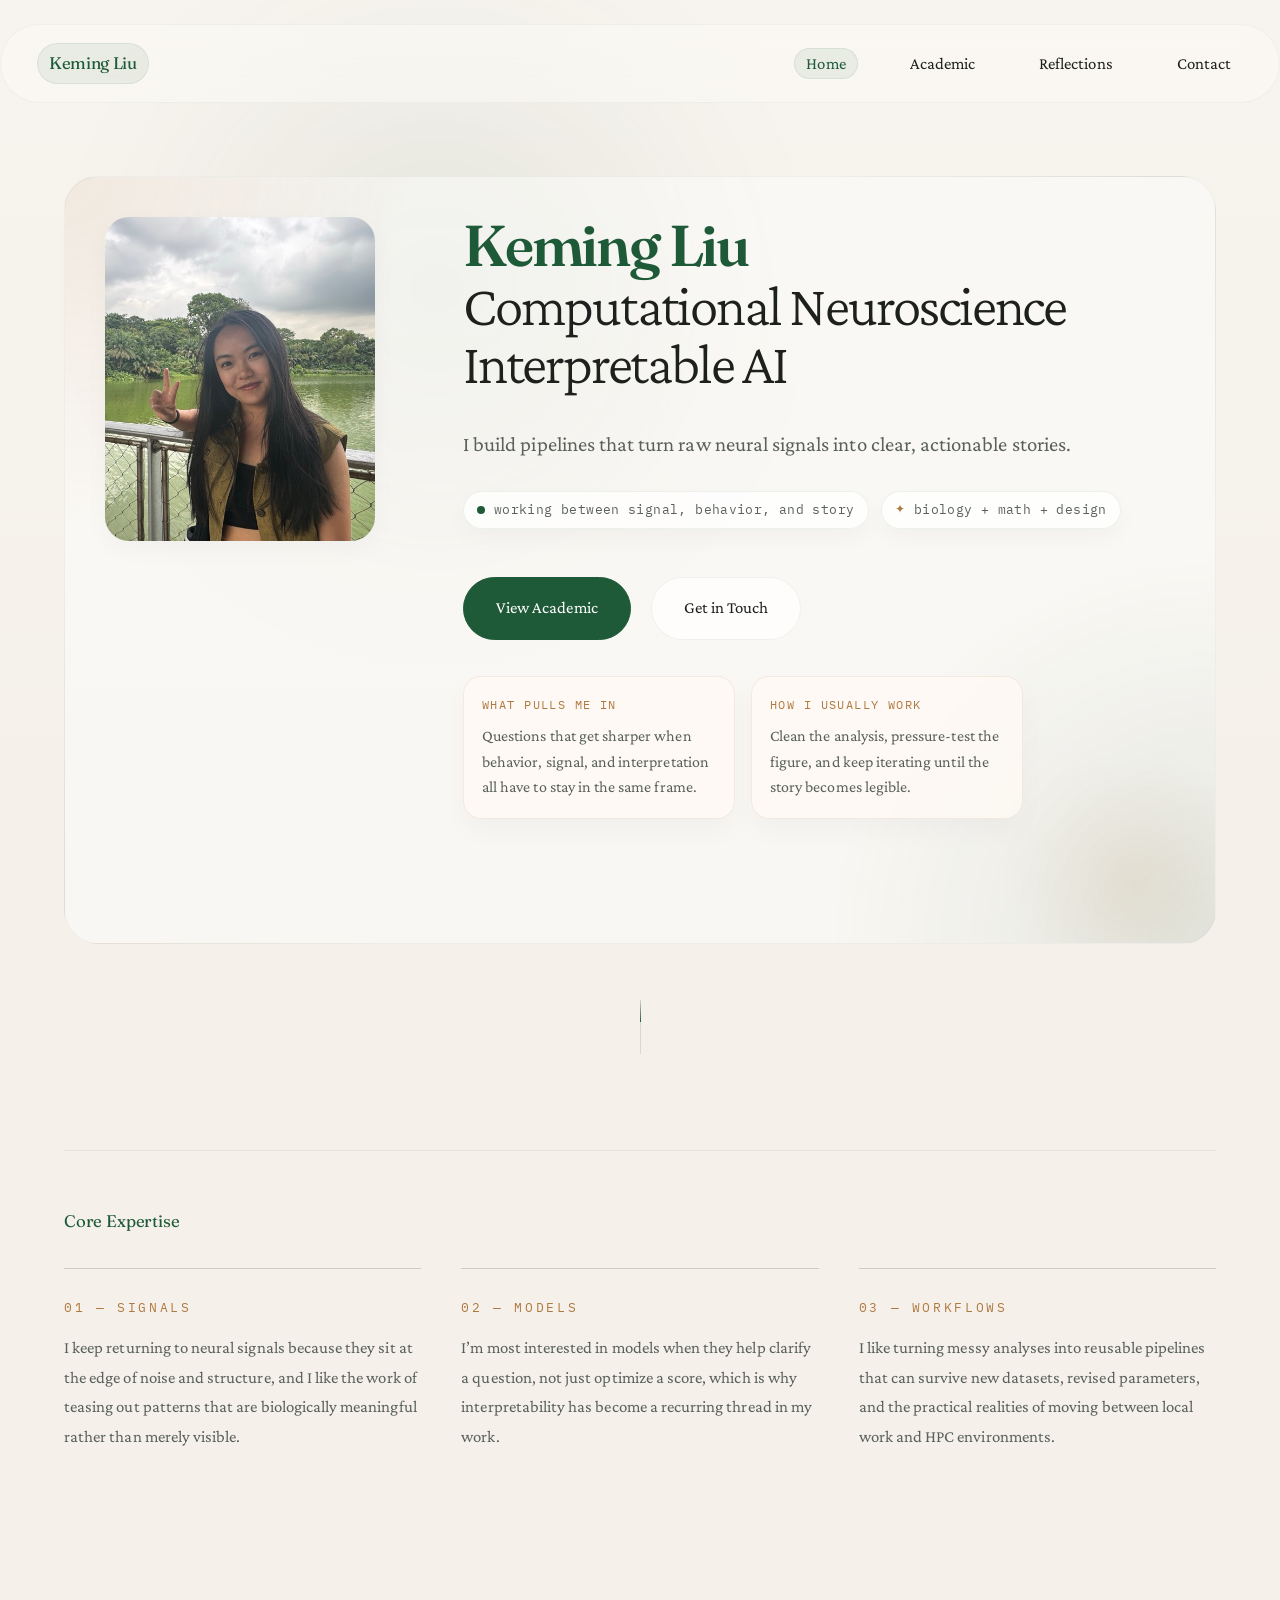
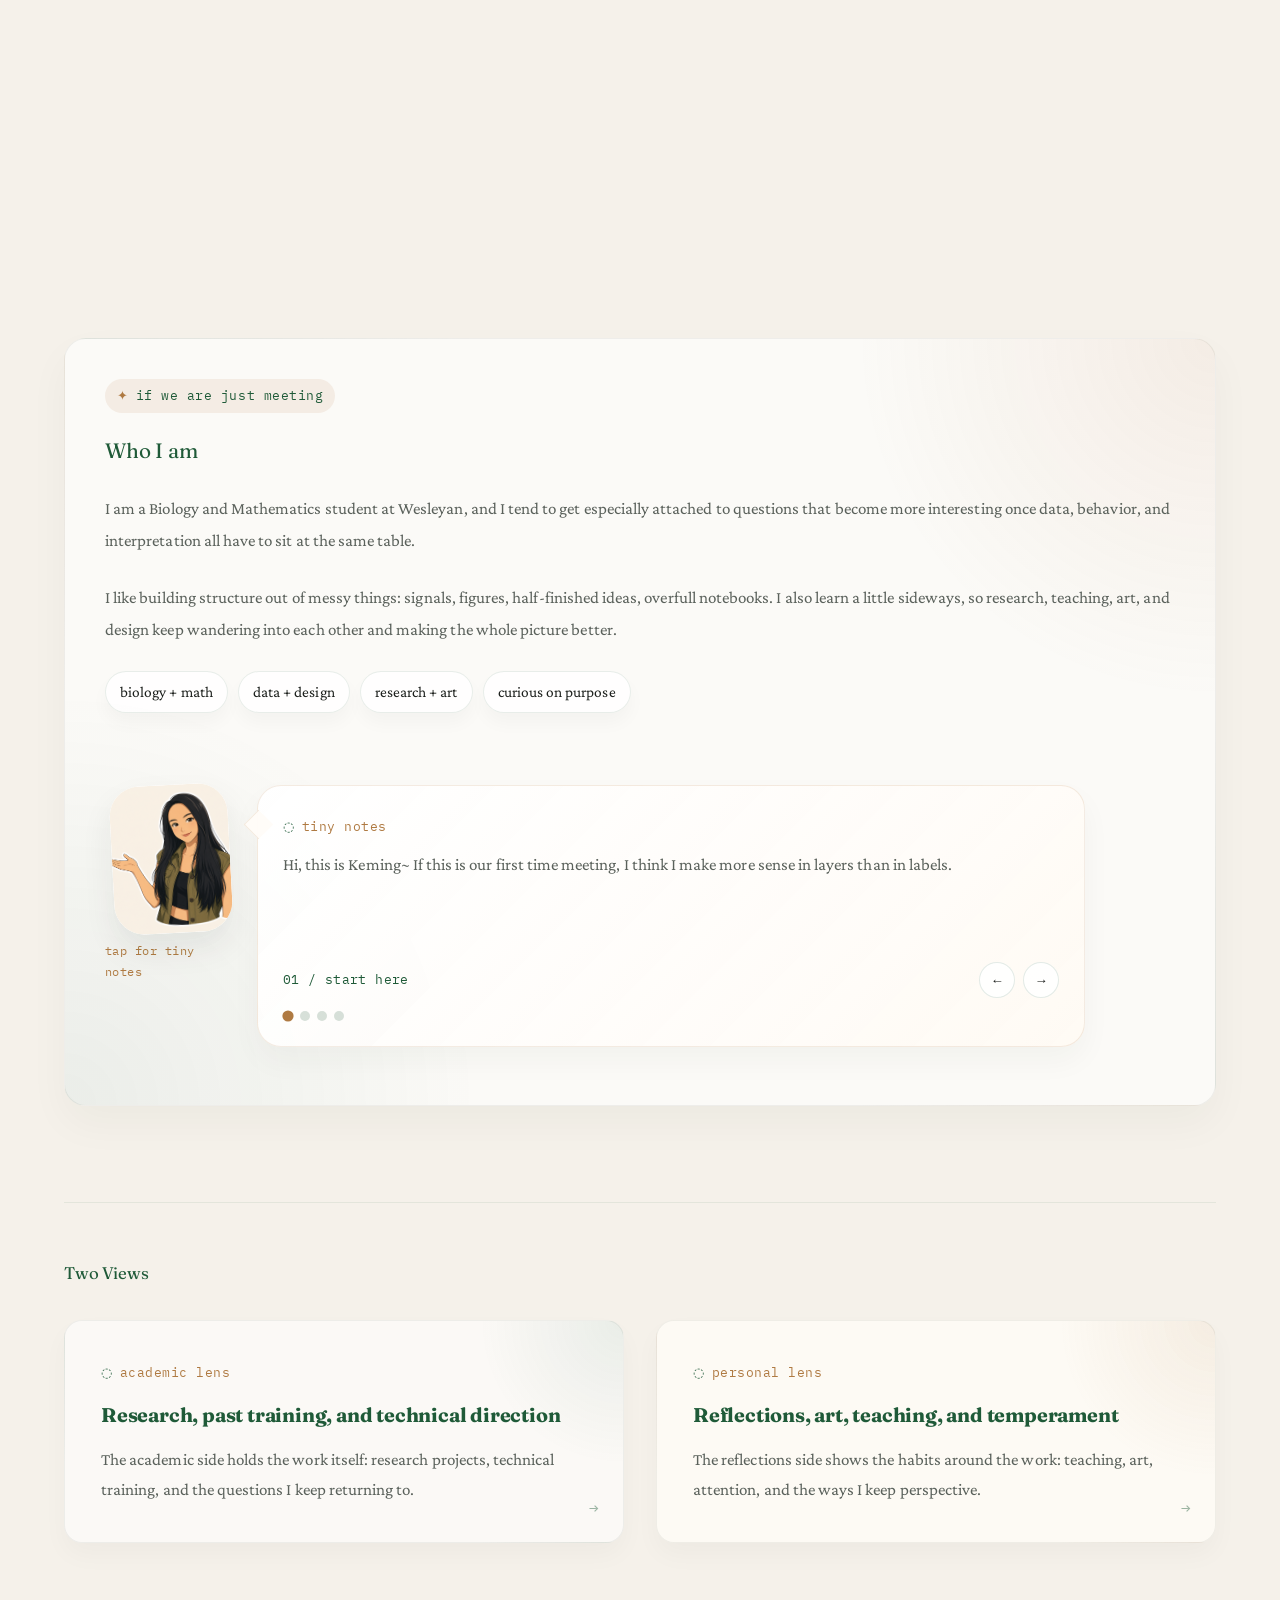
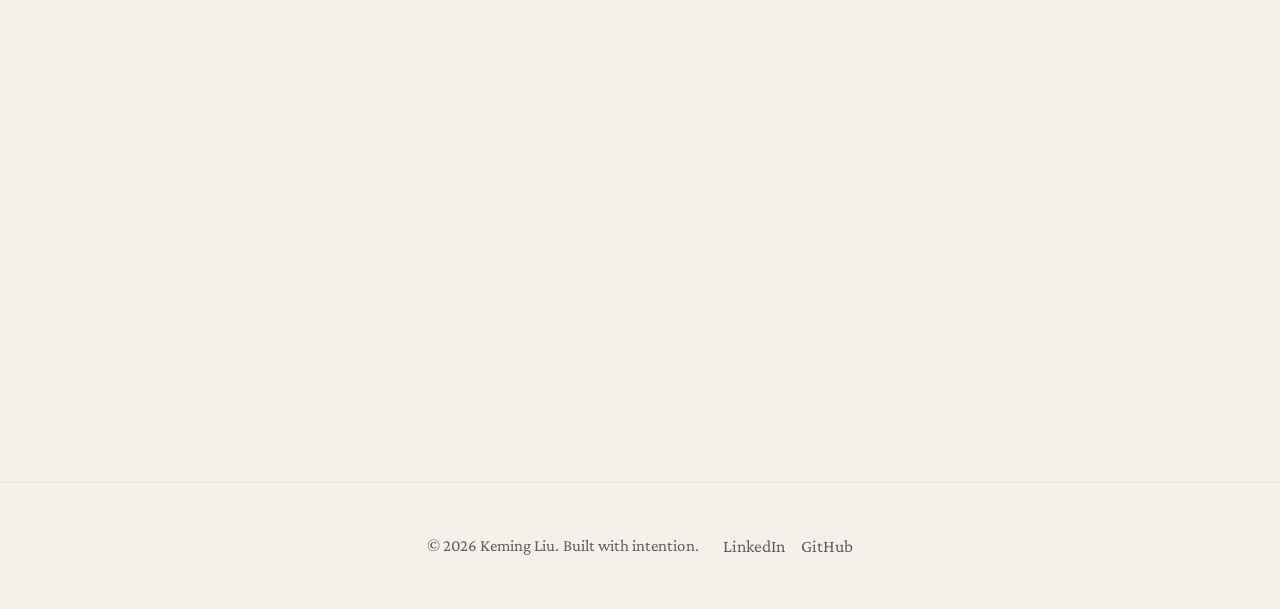
==== commit 68028d95: "Refine site tone and interactive homepage" ====
--- a/index.html
+++ b/index.html
@@ -9,7 +9,7 @@
     <meta name="theme-color" content="#1f5a38">
     <link rel="canonical" href="https://kmiliu.github.io/">
     <meta property="og:title" content="Keming Liu | Computational Neuroscience & AI">
-    <meta property="og:description" content="Projects across neural signal processing, interpretable ML, and lab experience, presented with clear problem-approach-result stories.">
+    <meta property="og:description" content="Academic work across neural signal processing, interpretable ML, and lab experience, presented with clear problem-approach-result stories.">
     <meta property="og:type" content="website">
     <meta property="og:url" content="https://kmiliu.github.io/">
     <meta property="og:image" content="https://kmiliu.github.io/assets/profile-photo.png">
@@ -83,6 +83,11 @@
             position: relative;
         }
 
+        body[data-page="home"] {
+            scroll-snap-type: y mandatory;
+            scroll-padding-top: 104px;
+        }
+
         .mono {
             font-family: 'IBM Plex Mono', monospace;
             font-size: 1.05rem;
@@ -210,22 +215,48 @@
             justify-content: center;
             gap: calc(var(--spacing) * 8);
             min-height: calc(100vh - 180px);
+            position: relative;
         }
 
         .hero-intro {
-            display: flex;
-            align-items: stretch;
+            display: grid;
+            grid-template-columns: 270px minmax(0, 1fr);
+            align-items: start;
             gap: calc(var(--spacing) * 11);
-            flex-wrap: wrap;
+            position: relative;
+            padding: calc(var(--spacing) * 5);
+            border-radius: 34px;
+            background:
+                radial-gradient(circle at top left, rgba(175, 122, 66, 0.12), transparent 25%),
+                radial-gradient(circle at bottom right, rgba(31, 90, 56, 0.10), transparent 28%),
+                rgba(255, 255, 255, 0.44);
+            border: 1px solid rgba(19, 42, 27, 0.05);
+            overflow: hidden;
+        }
+
+        .hero-intro::before {
+            content: '';
+            position: absolute;
+            inset: auto -60px -80px auto;
+            width: 280px;
+            height: 280px;
+            border-radius: 50%;
+            background: radial-gradient(circle, rgba(175, 122, 66, 0.12), transparent 68%);
+            pointer-events: none;
+            animation: ambientBloom 9s ease-in-out infinite alternate;
         }
 
         .hero-photo {
-            width: 360px;
+            width: 270px;
             flex-shrink: 0;
-            align-self: stretch;
+            align-self: flex-start;
+            grid-column: 1;
+            grid-row: 1;
+            aspect-ratio: 5 / 6;
+            max-height: 360px;
             border-radius: 24px;
             object-fit: cover;
-            object-position: top center;
+            object-position: center top;
             box-shadow: var(--shadow-soft);
             transition: transform 0.35s ease, box-shadow 0.35s ease;
         }
@@ -239,6 +270,10 @@
             flex: 1;
             min-width: 320px;
             max-width: 760px;
+            grid-column: 2;
+            grid-row: 1;
+            position: relative;
+            z-index: 1;
         }
 
         h1 {
@@ -260,6 +295,88 @@
             color: var(--text-secondary);
             max-width: 30ch;
             line-height: 1.8;
+        }
+
+        .hero-mini-row {
+            margin-top: calc(var(--spacing) * 3.5);
+            display: flex;
+            flex-wrap: wrap;
+            gap: calc(var(--spacing) * 1.5);
+            align-items: center;
+        }
+
+        .hero-mini-pill {
+            display: inline-flex;
+            align-items: center;
+            gap: 0.55rem;
+            padding: 0.45rem 0.82rem;
+            border-radius: 999px;
+            background: rgba(255, 255, 255, 0.76);
+            border: 1px solid rgba(31, 90, 56, 0.08);
+            font-family: 'IBM Plex Mono', monospace;
+            font-size: 0.8rem;
+            color: var(--text-secondary);
+            letter-spacing: 0.03em;
+            box-shadow: 0 10px 22px rgba(19, 42, 27, 0.03);
+            animation: microFloat 5.8s ease-in-out infinite;
+        }
+
+        .hero-mini-pill:nth-child(2) {
+            animation-delay: 0.8s;
+        }
+
+        .hero-mini-pill--live::before {
+            content: '';
+            width: 8px;
+            height: 8px;
+            border-radius: 999px;
+            background: var(--forest);
+            box-shadow: 0 0 0 0 rgba(31, 90, 56, 0.35);
+            animation: livePulse 1.8s ease-out infinite;
+        }
+
+        .hero-mini-pill--warm::before {
+            content: '✦';
+            color: var(--accent);
+            font-size: 0.76rem;
+        }
+
+        .hero-side-notes {
+            margin-top: calc(var(--spacing) * 4.5);
+            display: grid;
+            grid-template-columns: repeat(2, minmax(0, 1fr));
+            gap: calc(var(--spacing) * 2);
+            max-width: 560px;
+        }
+
+        .hero-note {
+            padding: calc(var(--spacing) * 2.25);
+            border-radius: 18px;
+            background: rgba(255, 250, 244, 0.72);
+            border: 1px solid rgba(175, 122, 66, 0.12);
+            box-shadow: 0 12px 26px rgba(19, 42, 27, 0.03);
+            animation: noteDrift 6.5s ease-in-out infinite;
+        }
+
+        .hero-note:nth-child(2) {
+            animation-delay: 1.1s;
+        }
+
+        .hero-note-label {
+            display: block;
+            margin-bottom: calc(var(--spacing));
+            font-family: 'IBM Plex Mono', monospace;
+            font-size: 0.74rem;
+            letter-spacing: 0.12em;
+            text-transform: uppercase;
+            color: var(--accent);
+        }
+
+        .hero-note p {
+            margin: 0;
+            color: var(--text-secondary);
+            line-height: 1.6;
+            font-size: 1rem;
         }
 
         .cta-buttons {
@@ -441,6 +558,14 @@
             color: var(--text);
         }
 
+        .timeline-node .node-summary {
+            margin-top: calc(var(--spacing) * 0.9);
+            color: var(--text-secondary);
+            font-size: 0.98rem;
+            line-height: 1.6;
+            max-width: 68ch;
+        }
+
         .timeline-node .node-detail {
             max-height: 0;
             overflow: hidden;
@@ -517,7 +642,19 @@
         .focus-card:hover {
             border-color: rgba(31, 90, 56, 0.14);
             box-shadow: 0 10px 24px rgba(19, 42, 27, 0.04);
-            transform: translateY(-2px);
+            transform: translateY(-4px) rotate(-0.35deg);
+        }
+
+        .home-focus.visible .focus-card {
+            animation: focusCardRise 0.9s cubic-bezier(0.2, 0.9, 0.2, 1) both;
+        }
+
+        .home-focus.visible .focus-card-link:nth-child(2) .focus-card {
+            animation-delay: 0.12s;
+        }
+
+        .home-focus.visible .focus-card-link:nth-child(3) .focus-card {
+            animation-delay: 0.24s;
         }
 
         .focus-card h3 {
@@ -665,27 +802,103 @@
             box-shadow: 0 0 0 4px rgba(26, 77, 46, 0.16);
         }
 
+        .academic-layout {
+            display: grid;
+            grid-template-columns: minmax(0, 1fr) 220px;
+            gap: calc(var(--spacing) * 7);
+            align-items: start;
+        }
+
+        .academic-main {
+            min-width: 0;
+        }
+
+        .academic-sidebar {
+            position: sticky;
+            top: 116px;
+            align-self: start;
+            padding: calc(var(--spacing) * 2.25);
+            border: 1px solid rgba(19, 42, 27, 0.08);
+            border-radius: 18px;
+            background: rgba(255, 252, 246, 0.82);
+            backdrop-filter: blur(10px);
+            box-shadow: 0 14px 34px rgba(19, 42, 27, 0.05);
+        }
+
+        .academic-sidebar-title {
+            display: block;
+            margin-bottom: calc(var(--spacing) * 1.5);
+            font-family: 'IBM Plex Mono', monospace;
+            font-size: 0.78rem;
+            letter-spacing: 0.08em;
+            text-transform: uppercase;
+            color: var(--forest);
+        }
+
+        .academic-sidebar-nav {
+            display: flex;
+            flex-direction: column;
+            gap: calc(var(--spacing) * 0.9);
+        }
+
+        .academic-sidebar-link {
+            position: relative;
+            display: block;
+            width: 100%;
+            padding: 0.8rem 0.95rem 0.8rem 1.15rem;
+            border: none;
+            border-radius: 12px;
+            background: transparent;
+            color: var(--text-secondary);
+            text-align: left;
+            font: inherit;
+            line-height: 1.45;
+            cursor: pointer;
+            transition: background 0.22s ease, color 0.22s ease, transform 0.22s ease;
+        }
+
+        .academic-sidebar-link::before {
+            content: '';
+            position: absolute;
+            left: 0.35rem;
+            top: 0.8rem;
+            bottom: 0.8rem;
+            width: 2px;
+            border-radius: 999px;
+            background: rgba(31, 90, 56, 0.12);
+            transition: background 0.22s ease, transform 0.22s ease;
+        }
+
+        .academic-sidebar-link:hover {
+            background: rgba(31, 90, 56, 0.06);
+            color: var(--text);
+            transform: translateX(2px);
+        }
+
+        .academic-sidebar-link:focus-visible {
+            outline: 3px solid var(--forest);
+            outline-offset: 2px;
+        }
+
+        .academic-sidebar-link.active {
+            background: rgba(31, 90, 56, 0.1);
+            color: var(--forest);
+        }
+
+        .academic-sidebar-link.active::before {
+            background: linear-gradient(180deg, var(--forest), var(--accent));
+            transform: scaleY(1.08);
+        }
+
+        .academic-anchor {
+            scroll-margin-top: 120px;
+        }
+
         .project-card h3 {
             font-size: 1.25rem;
             font-weight: 400;
             margin-bottom: calc(var(--spacing) * 2);
             color: var(--forest);
-        }
-
-        .project-card-fun {
-            margin-top: calc(var(--spacing) * 2.5);
-            color: var(--accent);
-            font-family: 'IBM Plex Mono', monospace;
-            font-size: 0.78rem;
-            letter-spacing: 0.03em;
-            opacity: 0.78;
-            transition: opacity 0.2s ease, transform 0.2s ease;
-        }
-
-        .project-card:hover .project-card-fun,
-        .project-card:focus-visible .project-card-fun {
-            opacity: 1;
-            transform: translateX(2px);
         }
 
         .project-card-icon {
@@ -782,6 +995,130 @@
             font-size: 1.05rem;
             line-height: 1.6;
             max-width: 720px;
+        }
+
+        .home-route {
+            margin-top: calc(var(--spacing) * 7);
+        }
+
+        .home-route-grid {
+            display: grid;
+            grid-template-columns: repeat(2, minmax(0, 1fr));
+            gap: calc(var(--spacing) * 4);
+        }
+
+        .home-route-card {
+            padding: calc(var(--spacing) * 4.5);
+            border-radius: 18px;
+            border: 1px solid rgba(19, 42, 27, 0.06);
+            background: rgba(255, 255, 255, 0.52);
+            text-decoration: none;
+            color: inherit;
+            transition: transform 0.22s ease, box-shadow 0.22s ease, border-color 0.22s ease;
+            box-shadow: 0 12px 26px rgba(19, 42, 27, 0.03);
+            display: block;
+            position: relative;
+            overflow: hidden;
+        }
+
+        .home-route-card::before {
+            content: '';
+            position: absolute;
+            inset: 0;
+            background: linear-gradient(115deg, transparent 0%, rgba(255, 255, 255, 0.28) 45%, transparent 70%);
+            transform: translateX(-115%);
+            pointer-events: none;
+        }
+
+        .home-route-card:hover {
+            transform: translateY(-2px);
+            border-color: rgba(31, 90, 56, 0.16);
+            box-shadow: 0 16px 30px rgba(19, 42, 27, 0.05);
+        }
+
+        .home-route-card::after {
+            content: '→';
+            position: absolute;
+            right: calc(var(--spacing) * 3);
+            bottom: calc(var(--spacing) * 2.4);
+            font-family: 'IBM Plex Mono', monospace;
+            font-size: 1rem;
+            color: rgba(31, 90, 56, 0.44);
+            transition: transform 0.24s ease, color 0.24s ease;
+        }
+
+        .home-route-card:hover::after {
+            transform: translateX(4px);
+            color: var(--forest);
+        }
+
+        .home-route.visible .home-route-card {
+            animation: routeCardLift 0.95s cubic-bezier(0.2, 0.9, 0.2, 1) both;
+        }
+
+        .home-route.visible .home-route-card:nth-child(2) {
+            animation-delay: 0.12s;
+        }
+
+        .home-route.visible .home-route-card::before {
+            animation: routeSweep 1.15s ease-out both;
+        }
+
+        .home-route.visible .home-route-card:nth-child(2)::before {
+            animation-delay: 0.16s;
+        }
+
+        .home-route.visible .home-route-card::after {
+            animation: routeArrowFloat 1.2s cubic-bezier(0.22, 1, 0.36, 1) both;
+        }
+
+        .home-route.visible .home-route-card:nth-child(2)::after {
+            animation-delay: 0.2s;
+        }
+
+        .home-route-card:focus-visible {
+            outline: 3px solid rgba(31, 90, 56, 0.24);
+            outline-offset: 3px;
+        }
+
+        .home-route-card--professional {
+            background:
+                radial-gradient(circle at top right, rgba(31, 90, 56, 0.08), transparent 24%),
+                rgba(255, 255, 255, 0.58);
+        }
+
+        .home-route-card--human {
+            background:
+                radial-gradient(circle at top right, rgba(175, 122, 66, 0.10), transparent 26%),
+                rgba(255, 252, 247, 0.74);
+        }
+
+        .home-route-label {
+            display: inline-flex;
+            align-items: center;
+            gap: 0.45rem;
+            margin-bottom: calc(var(--spacing) * 1.8);
+            font-family: 'IBM Plex Mono', monospace;
+            font-size: 0.8rem;
+            text-transform: lowercase;
+            letter-spacing: 0.04em;
+            color: var(--accent);
+        }
+
+        .home-route-label::before {
+            content: '◌';
+            color: var(--forest);
+        }
+
+        .home-route-card h3 {
+            margin-bottom: calc(var(--spacing) * 1.5);
+            color: var(--forest);
+        }
+
+        .home-route-card p {
+            margin: 0;
+            color: var(--text-secondary);
+            line-height: 1.8;
         }
 
         .brand-marquee {
@@ -1066,16 +1403,43 @@
             margin-bottom: calc(var(--spacing) * 10);
         }
 
+        #reflections .section-intro {
+            max-width: 42rem;
+            color: var(--text-secondary);
+            line-height: 1.85;
+            margin-top: calc(var(--spacing) * 2);
+            margin-bottom: calc(var(--spacing) * 5);
+        }
+
         #reflections .writing-item {
             margin-bottom: calc(var(--spacing) * 2);
             min-height: calc(var(--spacing) * 17);
             display: flex;
             align-items: center;
             gap: calc(var(--spacing) * 3);
+            padding: calc(var(--spacing) * 3);
+            background:
+                radial-gradient(circle at top right, rgba(175, 122, 66, 0.08), transparent 28%),
+                rgba(255, 255, 255, 0.7);
         }
 
         #reflections .writing-item .writing-text {
             flex: 1;
+        }
+
+        #reflections .writing-item .reflection-mood {
+            display: inline-flex;
+            align-items: center;
+            gap: 0.45rem;
+            font-size: 0.85rem;
+            letter-spacing: 0.03em;
+            text-transform: lowercase;
+            color: var(--forest);
+            background: rgba(31, 90, 56, 0.08);
+            border: 1px solid rgba(31, 90, 56, 0.12);
+            border-radius: 999px;
+            padding: 0.28rem 0.72rem;
+            margin-bottom: calc(var(--spacing) * 1.25);
         }
 
         #reflections .writing-item .reflection-thumb {
@@ -1085,6 +1449,7 @@
             border-radius: var(--radius-md);
             box-shadow: var(--shadow-soft);
             flex-shrink: 0;
+            transition: transform 0.28s ease, box-shadow 0.28s ease, border-radius 0.28s ease;
         }
 
         #reflections .writing-item h4 {
@@ -1093,6 +1458,16 @@
 
         #reflections .writing-item p {
             margin: 0;
+        }
+
+        #reflections .writing-item:hover {
+            transform: translateY(-3px);
+        }
+
+        #reflections .writing-item:hover .reflection-thumb {
+            transform: rotate(-1.5deg) scale(1.03);
+            border-radius: 18px;
+            box-shadow: 0 14px 32px rgba(19, 42, 27, 0.12);
         }
 
         @media (max-width: 720px) {
@@ -1347,89 +1722,27 @@
             margin-bottom: calc(var(--spacing) * 1);
         }
 
-        /* Right now ticker */
-        .right-now {
-            margin-top: calc(var(--spacing) * 5);
-            padding-top: calc(var(--spacing) * 3);
-            border-top: 1px solid rgba(19, 42, 27, 0.12);
-            font-size: 1.35rem;
-            color: var(--text);
-            display: flex;
-            flex-direction: column;
-            gap: calc(var(--spacing) * 1.25);
-            max-width: 48ch;
-        }
-
-        .right-now-label {
-            display: block;
-            font-family: 'IBM Plex Mono', monospace;
-            font-size: 0.82rem;
-            text-transform: uppercase;
-            letter-spacing: 0.2em;
-            color: var(--accent);
-        }
-
-        .right-now-label::before {
-            content: '';
-            display: inline-block;
-            width: 7px;
-            height: 7px;
-            border-radius: 50%;
-            background: #4caf6e;
-            margin-right: calc(var(--spacing) * 1.25);
-            vertical-align: middle;
-            box-shadow: 0 0 0 0 rgba(76, 175, 110, 0.5);
-            animation: livePulse 2.4s ease-out infinite;
-        }
-
-        @keyframes livePulse {
-            0% { box-shadow: 0 0 0 0 rgba(76, 175, 110, 0.45); }
-            70% { box-shadow: 0 0 0 7px rgba(76, 175, 110, 0); }
-            100% { box-shadow: 0 0 0 0 rgba(76, 175, 110, 0); }
-        }
-
-        @media (prefers-reduced-motion: reduce) {
-            .right-now-label::before { animation: none; }
-        }
-
-        .right-now-text {
-            transition: opacity 0.25s ease-out, transform 0.25s ease-out;
-            display: inline-block;
-        }
-
-        .right-now-text.fading {
-            opacity: 0;
-            transform: translateY(4px);
-        }
-
-        .about-stickers {
-            margin-top: calc(var(--spacing) * 3);
-            display: flex;
-            flex-wrap: wrap;
-            align-items: center;
-            gap: calc(var(--spacing) * 2.5);
-        }
-
-        .about-stickers img {
-            width: 64px;
-            height: 64px;
-            object-fit: contain;
-            transition: transform 0.3s cubic-bezier(0.34, 1.56, 0.64, 1);
-            cursor: default;
-        }
-
-        .about-stickers img:hover {
-            transform: translateY(-6px) rotate(-6deg) scale(1.08);
-        }
-
-        .stickers-label {
-            display: block;
-            font-family: 'IBM Plex Mono', monospace;
-            font-size: 0.82rem;
-            text-transform: uppercase;
-            letter-spacing: 0.2em;
-            color: var(--text-secondary);
-            margin: calc(var(--spacing) * 5) 0 0;
+        @media (max-width: 720px) {
+            .about-block--intro {
+                padding: calc(var(--spacing) * 4);
+            }
+
+            .about-intro-layout {
+                grid-template-columns: 1fr;
+            }
+
+            .about-narrator {
+                grid-template-columns: 1fr;
+            }
+
+            .about-narrator-portrait-wrap {
+                flex-direction: row;
+                justify-content: flex-start;
+            }
+
+            .about-narrator-bubble::before {
+                display: none;
+            }
         }
 
         /* Skills definition rows */
@@ -1727,9 +2040,122 @@
         }
 
         .about-block {
-            padding-left: calc(var(--spacing) * 4);
+            padding-left: 0;
             position: relative;
-            max-width: 1120px;
+            max-width: none;
+        }
+
+        .about-block--intro {
+            margin-top: calc(var(--spacing) * 2.5);
+            padding: calc(var(--spacing) * 5);
+            border-radius: 22px;
+            border: 1px solid rgba(19, 42, 27, 0.06);
+            background:
+                radial-gradient(circle at top right, rgba(175, 122, 66, 0.10), transparent 26%),
+                radial-gradient(circle at bottom left, rgba(31, 90, 56, 0.08), transparent 30%),
+                rgba(255, 255, 255, 0.62);
+            box-shadow: 0 18px 42px rgba(19, 42, 27, 0.04);
+            overflow: hidden;
+        }
+
+        .about-intro-layout {
+            display: grid;
+            grid-template-columns: minmax(0, 1fr);
+            gap: calc(var(--spacing) * 4);
+            align-items: start;
+        }
+
+        .about-main-copy {
+            min-width: 0;
+            max-width: none;
+        }
+
+        .about-balance-grid {
+            display: grid;
+            grid-template-columns: repeat(2, minmax(0, 1fr));
+            gap: calc(var(--spacing) * 5);
+        }
+
+        .about-balance-card {
+            padding: calc(var(--spacing) * 4.5);
+            border-radius: 20px;
+            border: 1px solid rgba(19, 42, 27, 0.06);
+            background: rgba(255, 255, 255, 0.56);
+            box-shadow: 0 12px 30px rgba(19, 42, 27, 0.03);
+        }
+
+        .about-balance-card--professional {
+            background:
+                radial-gradient(circle at top right, rgba(31, 90, 56, 0.08), transparent 26%),
+                rgba(255, 255, 255, 0.62);
+        }
+
+        .about-balance-card--playful {
+            background:
+                radial-gradient(circle at top right, rgba(175, 122, 66, 0.10), transparent 28%),
+                rgba(255, 252, 247, 0.74);
+        }
+
+        .about-eyebrow {
+            display: inline-flex;
+            align-items: center;
+            gap: 0.45rem;
+            margin-bottom: calc(var(--spacing) * 2);
+            font-family: 'IBM Plex Mono', monospace;
+            font-size: 0.8rem;
+            text-transform: lowercase;
+            letter-spacing: 0.04em;
+            color: var(--accent);
+        }
+
+        .about-eyebrow::before {
+            content: '◌';
+            color: var(--forest);
+        }
+
+        .about-balance-card h3 {
+            margin-bottom: calc(var(--spacing) * 2.25);
+        }
+
+        .about-focus-list {
+            display: grid;
+            gap: calc(var(--spacing) * 1.2);
+            margin-top: calc(var(--spacing) * 3);
+        }
+
+        .about-focus-item {
+            display: flex;
+            align-items: flex-start;
+            gap: calc(var(--spacing) * 1.2);
+            color: var(--text-secondary);
+            line-height: 1.75;
+        }
+
+        .about-focus-item::before {
+            content: '✦';
+            color: var(--forest);
+            flex-shrink: 0;
+            margin-top: 0.1rem;
+        }
+
+        .about-kicker {
+            display: inline-flex;
+            align-items: center;
+            gap: 0.45rem;
+            padding: 0.35rem 0.75rem;
+            border-radius: 999px;
+            background: rgba(175, 122, 66, 0.10);
+            color: var(--forest);
+            font-family: 'IBM Plex Mono', monospace;
+            font-size: 0.82rem;
+            letter-spacing: 0.04em;
+            margin-bottom: calc(var(--spacing) * 2.5);
+        }
+
+        .about-kicker::before {
+            content: '✦';
+            color: var(--accent);
+            font-size: 0.82rem;
         }
 
         .about-block h3 {
@@ -1743,6 +2169,225 @@
             color: var(--text-secondary);
             line-height: 1.92;
             margin-bottom: calc(var(--spacing) * 3);
+        }
+
+        .about-traits {
+            display: flex;
+            flex-wrap: wrap;
+            gap: calc(var(--spacing) * 1.25);
+            margin: calc(var(--spacing) * 3) 0 calc(var(--spacing) * 4);
+        }
+
+        .about-trait {
+            display: inline-flex;
+            align-items: center;
+            padding: 0.42rem 0.88rem;
+            border-radius: 999px;
+            background: rgba(255, 255, 255, 0.78);
+            border: 1px solid rgba(31, 90, 56, 0.10);
+            color: var(--text);
+            font-size: 0.96rem;
+            box-shadow: 0 10px 18px rgba(19, 42, 27, 0.03);
+        }
+
+        .about-side-note {
+            padding: calc(var(--spacing) * 3.25);
+            border-radius: 18px;
+            background: rgba(255, 250, 244, 0.78);
+            border: 1px dashed rgba(175, 122, 66, 0.28);
+            max-width: none;
+        }
+
+        .about-side-note-label {
+            display: inline-block;
+            margin-bottom: calc(var(--spacing) * 1.2);
+            font-family: 'IBM Plex Mono', monospace;
+            font-size: 0.8rem;
+            letter-spacing: 0.04em;
+            text-transform: lowercase;
+            color: var(--accent);
+        }
+
+        .about-side-note p {
+            margin-bottom: 0;
+            color: var(--text);
+            line-height: 1.82;
+        }
+
+        .about-narrator {
+            margin-top: calc(var(--spacing) * 1);
+            display: grid;
+            grid-template-columns: 132px minmax(0, 1fr);
+            gap: calc(var(--spacing) * 2.5);
+            align-items: start;
+            max-width: min(980px, 100%);
+        }
+
+        .about-narrator-portrait-wrap {
+            display: flex;
+            flex-direction: column;
+            align-items: center;
+            gap: calc(var(--spacing));
+            animation: portraitFloat 6.4s ease-in-out infinite;
+        }
+
+        .about-narrator-portrait {
+            appearance: none;
+            border: 0;
+            padding: 0;
+            width: 118px;
+            height: 148px;
+            border-radius: 30px;
+            overflow: hidden;
+            background: rgba(255, 255, 255, 0.86);
+            box-shadow: 0 16px 32px rgba(19, 42, 27, 0.08);
+            cursor: pointer;
+            transform: rotate(-3deg);
+            transition: transform 0.22s ease, box-shadow 0.22s ease;
+        }
+
+        .about-narrator-portrait:hover {
+            transform: rotate(0deg) translateY(-2px);
+            box-shadow: 0 20px 36px rgba(19, 42, 27, 0.12);
+        }
+
+        .about-narrator-portrait:focus-visible {
+            outline: 3px solid rgba(31, 90, 56, 0.24);
+            outline-offset: 3px;
+        }
+
+        .about-narrator-portrait img {
+            width: 100%;
+            height: 100%;
+            object-fit: cover;
+            object-position: center top;
+        }
+
+        .about-narrator-hint {
+            font-family: 'IBM Plex Mono', monospace;
+            font-size: 0.76rem;
+            color: var(--accent);
+            letter-spacing: 0.04em;
+            text-transform: lowercase;
+        }
+
+        .about-narrator-bubble {
+            position: relative;
+            padding: calc(var(--spacing) * 3.1);
+            border-radius: 24px;
+            background: linear-gradient(135deg, rgba(255, 255, 255, 0.94), rgba(255, 250, 244, 0.88));
+            border: 1px solid rgba(175, 122, 66, 0.14);
+            box-shadow: 0 14px 30px rgba(19, 42, 27, 0.04);
+        }
+
+        .about-narrator-bubble::before {
+            content: '';
+            position: absolute;
+            left: -10px;
+            top: 28px;
+            width: 20px;
+            height: 20px;
+            border-left: 1px solid rgba(175, 122, 66, 0.14);
+            border-bottom: 1px solid rgba(175, 122, 66, 0.14);
+            background: rgba(255, 252, 248, 0.96);
+            transform: rotate(45deg);
+        }
+
+        .about-narrator-label {
+            display: inline-flex;
+            align-items: center;
+            gap: 0.45rem;
+            margin-bottom: calc(var(--spacing) * 1.4);
+            font-family: 'IBM Plex Mono', monospace;
+            font-size: 0.8rem;
+            color: var(--accent);
+            letter-spacing: 0.04em;
+            text-transform: lowercase;
+        }
+
+        .about-narrator-label::before {
+            content: '◌';
+            color: var(--forest);
+        }
+
+        .about-story-text {
+            margin: 0;
+            color: var(--text);
+            line-height: 1.85;
+            min-height: 5.6rem;
+        }
+
+        .about-story-footer {
+            margin-top: calc(var(--spacing) * 2);
+            display: flex;
+            align-items: center;
+            justify-content: space-between;
+            gap: calc(var(--spacing) * 2);
+            flex-wrap: wrap;
+        }
+
+        .about-story-title {
+            font-family: 'IBM Plex Mono', monospace;
+            font-size: 0.82rem;
+            color: var(--forest);
+            letter-spacing: 0.03em;
+            text-transform: lowercase;
+        }
+
+        .about-story-controls {
+            display: flex;
+            align-items: center;
+            gap: calc(var(--spacing));
+        }
+
+        .about-story-nav {
+            appearance: none;
+            border: 1px solid rgba(31, 90, 56, 0.12);
+            background: rgba(255, 255, 255, 0.88);
+            color: var(--text);
+            width: 2.25rem;
+            height: 2.25rem;
+            border-radius: 999px;
+            cursor: pointer;
+            transition: transform 0.18s ease, background 0.18s ease, border-color 0.18s ease;
+        }
+
+        .about-story-nav:hover {
+            transform: translateY(-1px);
+            border-color: rgba(31, 90, 56, 0.2);
+            background: rgba(31, 90, 56, 0.06);
+        }
+
+        .about-story-nav:focus-visible {
+            outline: 3px solid rgba(31, 90, 56, 0.24);
+            outline-offset: 2px;
+        }
+
+        .about-story-dots {
+            display: flex;
+            gap: 0.45rem;
+            margin-top: calc(var(--spacing) * 1.6);
+        }
+
+        .about-story-dot {
+            width: 10px;
+            height: 10px;
+            border-radius: 999px;
+            border: 0;
+            padding: 0;
+            background: rgba(31, 90, 56, 0.18);
+            cursor: pointer;
+            transition: transform 0.18s ease, background 0.18s ease;
+        }
+
+        .about-story-dot.active {
+            background: var(--accent);
+            transform: scale(1.12);
+        }
+
+        .about-story-dot:focus-visible {
+            outline: 3px solid rgba(31, 90, 56, 0.24);
+            outline-offset: 2px;
         }
 
         .about-block ul {
@@ -1970,6 +2615,17 @@
             border-top: 1px solid rgba(31, 90, 56, 0.08);
         }
 
+        body[data-page="home"] #home .hero-intro,
+        body[data-page="home"] #home .section-block,
+        body[data-page="home"] #home .about-block--intro,
+        body[data-page="home"] #home .home-route {
+            scroll-snap-align: start;
+            scroll-snap-stop: always;
+            scroll-margin-top: 104px;
+            min-height: calc(100svh - 132px);
+            justify-content: center;
+        }
+
         .section-block--soft {
             background: rgba(255, 255, 255, 0.18);
             border: 1px solid rgba(31, 90, 56, 0.04);
@@ -2099,8 +2755,117 @@
             }
         }
 
+        @keyframes livePulse {
+            0% {
+                box-shadow: 0 0 0 0 rgba(31, 90, 56, 0.35);
+            }
+            70% {
+                box-shadow: 0 0 0 8px rgba(31, 90, 56, 0);
+            }
+            100% {
+                box-shadow: 0 0 0 0 rgba(31, 90, 56, 0);
+            }
+        }
+
+        @keyframes ambientBloom {
+            0% {
+                transform: translate3d(0, 0, 0) scale(1);
+                opacity: 0.88;
+            }
+            100% {
+                transform: translate3d(-18px, -10px, 0) scale(1.08);
+                opacity: 1;
+            }
+        }
+
+        @keyframes microFloat {
+            0%, 100% {
+                transform: translateY(0);
+            }
+            50% {
+                transform: translateY(-4px);
+            }
+        }
+
+        @keyframes noteDrift {
+            0%, 100% {
+                transform: translateY(0) rotate(0deg);
+            }
+            50% {
+                transform: translateY(-5px) rotate(-0.45deg);
+            }
+        }
+
+        @keyframes routeCardLift {
+            0% {
+                opacity: 0;
+                transform: translateY(18px) rotate(0.6deg) scale(0.985);
+            }
+            65% {
+                opacity: 1;
+                transform: translateY(-4px) rotate(-0.4deg) scale(1.006);
+            }
+            100% {
+                opacity: 1;
+                transform: translateY(0) rotate(0deg) scale(1);
+            }
+        }
+
+        @keyframes routeArrowFloat {
+            0% {
+                opacity: 0;
+                transform: translateX(-10px) translateY(3px);
+            }
+            55% {
+                opacity: 1;
+                transform: translateX(8px) translateY(-2px);
+            }
+            100% {
+                opacity: 1;
+                transform: translateX(0) translateY(0);
+            }
+        }
+
+        @keyframes routeSweep {
+            0% {
+                transform: translateX(-115%);
+                opacity: 0;
+            }
+            35% {
+                opacity: 1;
+            }
+            100% {
+                transform: translateX(118%);
+                opacity: 0;
+            }
+        }
+
+        @keyframes focusCardRise {
+            0% {
+                opacity: 0;
+                transform: translateY(18px) rotate(0.45deg) scale(0.988);
+            }
+            60% {
+                opacity: 1;
+                transform: translateY(-3px) rotate(-0.3deg) scale(1.004);
+            }
+            100% {
+                opacity: 1;
+                transform: translateY(0) rotate(0deg) scale(1);
+            }
+        }
+
+        @keyframes portraitFloat {
+            0%, 100% {
+                transform: translateY(0);
+            }
+            50% {
+                transform: translateY(-6px);
+            }
+        }
+
         /* Responsive */
-        @media (max-width: 768px) {
+        @media (max-width: 640px) {
             h1 {
                 font-size: 2.2rem;
                 line-height: 1.12;
@@ -2137,12 +2902,27 @@
             .hero-intro {
                 gap: calc(var(--spacing) * 3);
                 justify-content: center;
+                grid-template-columns: 1fr;
+                padding: calc(var(--spacing) * 3);
+                border-radius: 24px;
             }
 
             .hero-photo {
-                width: min(72vw, 280px);
+                width: min(64vw, 240px);
+                max-height: 320px;
                 display: block;
                 margin: 0 auto;
+                grid-column: auto;
+                grid-row: auto;
+            }
+
+            .hero-text {
+                grid-column: auto;
+                grid-row: auto;
+            }
+
+            .hero-side-notes {
+                grid-template-columns: 1fr;
             }
 
             .projects-grid {
@@ -2151,6 +2931,18 @@
 
             .focus-grid {
                 grid-template-columns: 1fr;
+            }
+
+            .home-route-grid {
+                grid-template-columns: 1fr;
+            }
+
+            .academic-layout {
+                grid-template-columns: 1fr;
+            }
+
+            .academic-sidebar {
+                display: none;
             }
 
             .cta-buttons {
@@ -2169,6 +2961,17 @@
 
             .container {
                 padding: 0 calc(var(--spacing) * 4.5);
+            }
+
+            body[data-page="home"] {
+                scroll-snap-type: y proximity;
+            }
+
+            body[data-page="home"] #home .hero-intro,
+            body[data-page="home"] #home .section-block,
+            body[data-page="home"] #home .about-block--intro,
+            body[data-page="home"] #home .home-route {
+                min-height: auto;
             }
 
             section {
@@ -2290,9 +3093,8 @@
             <a href="#home" class="logo" data-page="home">Keming Liu</a>
             <ul>
                 <li><a href="#home" data-page="home">Home</a></li>
-                <li><a href="#projects" data-page="projects">Projects</a></li>
+                <li><a href="#projects" data-page="projects">Academic</a></li>
                 <li><a href="#reflections" data-page="reflections">Reflections</a></li>
-                <li><a href="#about" data-page="about">About</a></li>
                 <li><a href="#contact" data-page="contact">Contact</a></li>
             </ul>
         </div>
@@ -2306,15 +3108,28 @@
                 <div class="hero-text">
                     <h1>
                         <strong>Keming Liu</strong><br>
-                        <span class="hero-role">Computational Neuroscience & Interpretable AI</span>
+                        <span class="hero-role">Computational Neuroscience<br>Interpretable AI</span>
                     </h1>
                     <p class="subtitle">
                         I build pipelines that turn raw neural signals into clear, actionable stories.
                     </p>
+                    <div class="hero-mini-row" aria-label="Current themes">
+                        <span class="hero-mini-pill hero-mini-pill--live">working between signal, behavior, and story</span>
+                        <span class="hero-mini-pill hero-mini-pill--warm">biology + math + design</span>
+                    </div>
                     <div class="cta-buttons">
-                        <a href="#projects" class="btn btn-primary" data-page="projects">View Projects</a>
-                        <a href="#contact" class="btn" data-page="contact">CV on request</a>
+                        <a href="#projects" class="btn btn-primary" data-page="projects">View Academic</a>
                         <a href="#contact" class="btn" data-page="contact">Get in Touch</a>
+                    </div>
+                    <div class="hero-side-notes" aria-label="Quick introduction notes">
+                        <div class="hero-note">
+                            <span class="hero-note-label">what pulls me in</span>
+                            <p>Questions that get sharper when behavior, signal, and interpretation all have to stay in the same frame.</p>
+                        </div>
+                        <div class="hero-note">
+                            <span class="hero-note-label">how I usually work</span>
+                            <p>Clean the analysis, pressure-test the figure, and keep iterating until the story becomes legible.</p>
+                        </div>
                     </div>
                 </div>
             </div>
@@ -2328,61 +3143,129 @@
                 <div class="expertise-grid">
                     <div class="expertise-item">
                         <span class="rule-kicker">01 — Signals</span>
-                        <p>Neural signal processing across LFP, coherence, and phase-amplitude coupling.</p>
+                        <p>I keep returning to neural signals because they sit at the edge of noise and structure, and I like the work of teasing out patterns that are biologically meaningful rather than merely visible.</p>
                     </div>
                     <div class="expertise-item">
                         <span class="rule-kicker">02 — Models</span>
-                        <p>Interpretable machine learning for biological and behavioral data.</p>
+                        <p>I’m most interested in models when they help clarify a question, not just optimize a score, which is why interpretability has become a recurring thread in my work.</p>
                     </div>
                     <div class="expertise-item">
                         <span class="rule-kicker">03 — Workflows</span>
-                        <p>Reproducible research pipelines that scale from laptops to HPC clusters.</p>
+                        <p>I like turning messy analyses into reusable pipelines that can survive new datasets, revised parameters, and the practical realities of moving between local work and HPC environments.</p>
                     </div>
                 </div>
             </div>
 
-            <!-- Experience Reel -->
-            <div class="brand-reel reveal section-block--soft" aria-label="Experience reel">
-                <div class="brand-reel-header">
-                    <h3 class="brand-reel-title">Experience Reel</h3>
-                    <p class="brand-reel-subtitle">A rolling strip of moments across labs, classrooms, and hackathons. Hover or tap to pause.</p>
-                </div>
-                <div class="brand-marquee">
-                    <div class="brand-track">
-                        <div class="brand-tile"><img src="images/brand/research_pathways.jpg" alt="Research Pathways" loading="lazy"></div>
-                        <div class="brand-tile"><img src="images/brand/yale_healthcare_hackathon.jpg" alt="Yale Healthcare Hackathon" loading="lazy"></div>
-                        <div class="brand-tile"><img src="images/brand/mentor.jpg" alt="Mentorship" loading="lazy"></div>
-                        <div class="brand-tile"><img src="images/brand/yale_innovation.jpg" alt="Yale Innovation" loading="lazy"></div>
-                        <div class="brand-tile"><img src="images/brand/qac.jpg" alt="QAC" loading="lazy"></div>
-                        <div class="brand-tile"><img src="images/brand/math.jpg" alt="Math" loading="lazy"></div>
-                        <div class="brand-tile"><img src="images/brand/lab_mice.jpg" alt="Lab work" loading="lazy"></div>
-                        <div class="brand-tile"><img src="images/brand/summer_symposium.jpg" alt="Summer Symposium" loading="lazy"></div>
-
-                        <!-- Duplicate for seamless loop -->
-                        <div class="brand-tile"><img src="images/brand/research_pathways.jpg" alt="Research Pathways" loading="lazy"></div>
-                        <div class="brand-tile"><img src="images/brand/yale_healthcare_hackathon.jpg" alt="Yale Healthcare Hackathon" loading="lazy"></div>
-                        <div class="brand-tile"><img src="images/brand/mentor.jpg" alt="Mentorship" loading="lazy"></div>
-                        <div class="brand-tile"><img src="images/brand/yale_innovation.jpg" alt="Yale Innovation" loading="lazy"></div>
-                        <div class="brand-tile"><img src="images/brand/qac.jpg" alt="QAC" loading="lazy"></div>
-                        <div class="brand-tile"><img src="images/brand/math.jpg" alt="Math" loading="lazy"></div>
-                        <div class="brand-tile"><img src="images/brand/lab_mice.jpg" alt="Lab work" loading="lazy"></div>
-                        <div class="brand-tile"><img src="images/brand/summer_symposium.jpg" alt="Summer Symposium" loading="lazy"></div>
+            <div class="about-block about-block--intro thread reveal">
+                <div class="about-intro-layout">
+                    <div class="about-main-copy">
+                        <span class="about-kicker">if we are just meeting</span>
+                        <h3>Who I am</h3>
+                        <p>I am a Biology and Mathematics student at Wesleyan, and I tend to get especially attached to questions that become more interesting once data, behavior, and interpretation all have to sit at the same table.</p>
+                        <p>I like building structure out of messy things: signals, figures, half-finished ideas, overfull notebooks. I also learn a little sideways, so research, teaching, art, and design keep wandering into each other and making the whole picture better.</p>
+                        <div class="about-traits" aria-label="Quick traits">
+                            <span class="about-trait">biology + math</span>
+                            <span class="about-trait">data + design</span>
+                            <span class="about-trait">research + art</span>
+                            <span class="about-trait">curious on purpose</span>
+                        </div>
+                    </div>
+                    <div class="about-narrator" aria-label="Mini portrait storyteller">
+                        <div class="about-narrator-portrait-wrap">
+                            <button class="about-narrator-portrait" id="about-story-portrait" type="button" aria-label="Show next story">
+                                <img id="about-story-image" src="assets/cartoon-keming-start.png" alt="Cartoon portrait of Keming Liu">
+                            </button>
+                            <span class="about-narrator-hint">tap for tiny notes</span>
+                        </div>
+                        <div class="about-narrator-bubble">
+                            <span class="about-narrator-label">tiny notes</span>
+                            <p class="about-story-text" id="about-story-text">Hi, this is Keming~ If this is our first time meeting, I think I make more sense in layers than in labels.</p>
+                            <div class="about-story-footer">
+                                <span class="about-story-title" id="about-story-title">01 / start here</span>
+                                <div class="about-story-controls">
+                                    <button class="about-story-nav" type="button" data-story-step="-1" aria-label="Previous story">←</button>
+                                    <button class="about-story-nav" type="button" data-story-step="1" aria-label="Next story">→</button>
+                                </div>
+                            </div>
+                            <div class="about-story-dots" id="about-story-dots" aria-label="Story selector"></div>
+                        </div>
                     </div>
                 </div>
             </div>
 
-            <!-- Recent Research Projects -->
-            <div class="home-focus reveal section-block">
+            <div class="home-route reveal section-block">
                 <div class="section-text" style="margin-bottom: calc(var(--spacing) * 2);">
-                    <h3 class="home-panel-title">Recent Research Projects</h3>
+                    <h3 class="home-panel-title">Two Views</h3>
+                </div>
+                <div class="home-route-grid">
+                    <a href="#projects" class="home-route-card home-route-card--professional" data-page="projects">
+                        <span class="home-route-label">academic lens</span>
+                        <h3>Research, past training, and technical direction</h3>
+                        <p>The academic side holds the work itself: research projects, technical training, and the questions I keep returning to.</p>
+                    </a>
+                    <a href="#reflections" class="home-route-card home-route-card--human" data-page="reflections">
+                        <span class="home-route-label">personal lens</span>
+                        <h3>Reflections, art, teaching, and temperament</h3>
+                        <p>The reflections side shows the habits around the work: teaching, art, attention, and the ways I keep perspective.</p>
+                    </a>
+                </div>
+            </div>
+
+        </div>
+    </section>
+
+    <!-- Projects Section -->
+    <section id="projects" class="page-section">
+        <div class="container">
+            <h2>Academic</h2>
+            <p class="section-intro">I study questions at the intersection of neural signals, behavior, and interpretation. My work combines computational neuroscience, interpretable machine learning, and reproducible pipeline-building across lab and training environments.</p>
+
+            <div class="academic-layout">
+                <div class="academic-main">
+
+            <div id="academic-focus" class="section-block reveal academic-anchor">
+                <h3 class="home-panel-title">Research Focus</h3>
+                <div class="expertise-grid">
+                    <div class="expertise-item">
+                        <span class="rule-kicker">01 — neural signals</span>
+                        <p>I am especially interested in analyses that keep neural dynamics tied to behavior, rather than treating signal processing as a detached technical exercise.</p>
+                    </div>
+                    <div class="expertise-item">
+                        <span class="rule-kicker">02 — interpretable models</span>
+                        <p>I care about models most when they help clarify what is being learned, which is why interpretability has become central rather than optional in my ML work.</p>
+                    </div>
+                    <div class="expertise-item">
+                        <span class="rule-kicker">03 — reproducible workflows</span>
+                        <p>A recurring part of my work is turning messy analysis into reusable structure: cleaner code, better figures, and pipelines that remain legible when the question evolves.</p>
+                    </div>
+                </div>
+            </div>
+
+            <div id="academic-direction" class="home-highlight section-block reveal academic-anchor" style="padding: calc(var(--spacing) * 6);">
+                <div class="section-split">
+                    <img src="images/seeking_opportunities.jpg"
+                         alt="Cartoon illustration for research direction"
+                         style="flex-shrink: 0;">
+                    <div>
+                        <span class="rule-kicker">Research Direction</span>
+                        <h3 style="font-size: 1.25rem; font-weight: 400; margin-bottom: calc(var(--spacing) * 2); color: var(--text);">Research Direction</h3>
+                        <p style="line-height: 1.85; margin-bottom: calc(var(--spacing) * 3); max-width: 52ch;">I’m most drawn to research that connects neural data, behavior, and interpretation, especially when the analysis itself becomes part of the scientific question rather than just a way of presenting the answer.</p>
+                        <p style="font-size: 1.05rem; color: var(--text-secondary);">Biology and Mathematics at Wesleyan • moving toward graduate work in computational neuroscience</p>
+                    </div>
+                </div>
+            </div>
+
+            <div id="academic-selected" class="home-focus reveal section-block academic-anchor">
+                <div class="section-text" style="margin-bottom: calc(var(--spacing) * 2);">
+                    <h3 class="home-panel-title">Selected Research</h3>
                 </div>
                 <div class="focus-grid">
                     <a href="#projects" class="focus-card-link" data-focus-project="creativity">
                         <div class="focus-card">
-                            <span class="playful-note">✦ linguistic x-ray</span>
+                            <span class="playful-note">✦ interpretability</span>
                             <h3>Interpretable ML for Creativity</h3>
                             <p class="mono home-focus-meta">Laverghetta Lab, Wesleyan</p>
-                            <p>SHAP and LOFO pipelines on HPC clusters for transformer models. Token-level attribution to identify linguistic drivers of creativity scores.</p>
+                            <p>Interpretability pipelines for creativity models using SHAP and LOFO to examine which signals remain meaningful and which may be artifact.</p>
                             <div class="mini-chart mini-chart--creativity">
                                 <div class="mini-bar"></div>
                                 <div class="mini-bar"></div>
@@ -2392,10 +3275,10 @@
                     </a>
                     <a href="#projects" class="focus-card-link" data-focus-project="motor">
                         <div class="focus-card">
-                            <span class="playful-note">✦ tiny spikes, big opinions</span>
+                            <span class="playful-note">✦ decoding</span>
                             <h3>Motor Intention Decoding</h3>
-                            <p class="mono home-focus-meta">Neuromatch Academy & Personal Projects</p>
-                            <p>LSTM motor decoding, CRNN audio classification, Steinmetz Neuropixels analysis with PyTorch architectures.</p>
+                            <p class="mono home-focus-meta">Neuromatch Academy & Independent Work</p>
+                            <p>LSTM-based decoding of left-right movement intention from cortical spike-train data, developed in PyTorch.</p>
                             <div class="mini-chart mini-chart--motor">
                                 <div class="mini-bar"></div>
                                 <div class="mini-bar"></div>
@@ -2405,10 +3288,10 @@
                     </a>
                     <a href="#projects" class="focus-card-link" data-focus-project="vta-pfc">
                         <div class="focus-card">
-                            <span class="playful-note">✦ circuit drama</span>
+                            <span class="playful-note">✦ signals & behavior</span>
                             <h3>Neural Oscillation and Social Interaction</h3>
                             <p class="mono home-focus-meta">Melón Lab, Wesleyan</p>
-                            <p>Built end-to-end pipelines for PSD, coherence, PAC, and Granger causality. Discovered ethanol-induced theta-gamma coupling changes during social behavior.</p>
+                            <p>Event-aligned LFP analysis of VTA-PFC coordination using PSD, coherence, PAC, and Granger causality in the context of social behavior and ethanol exposure.</p>
                             <div class="mini-chart mini-chart--vta">
                                 <div class="mini-bar"></div>
                                 <div class="mini-bar"></div>
@@ -2419,28 +3302,181 @@
                 </div>
             </div>
 
-            <!-- What I'm Looking For -->
-            <div class="home-highlight section-block reveal" style="padding: calc(var(--spacing) * 6);">
-                <div class="section-split">
-                    <img src="images/seeking_opportunities.jpg"
-                         alt="Cartoon illustration for research opportunities"
-                         style="flex-shrink: 0;">
-                    <div>
-                        <span class="rule-kicker">Looking Ahead</span>
-                        <h3 style="font-size: 1.25rem; font-weight: 400; margin-bottom: calc(var(--spacing) * 2); color: var(--text);">Seeking Research Opportunities</h3>
-                        <p style="line-height: 1.85; margin-bottom: calc(var(--spacing) * 3); max-width: 52ch;">I'm seeking research assistant or internship opportunities in computational neuroscience and AI-for-biology — especially projects combining neural data, behavior, and interpretability.</p>
-                        <p style="font-size: 1.05rem; color: var(--text-secondary);">Graduating May 2027 • Planning graduate school in computational neuroscience</p>
-                    </div>
+            <div id="academic-background" class="timeline-section reveal academic-anchor" style="margin-top: calc(var(--spacing) * 6);">
+                <h3>Research and Training Background</h3>
+                <p class="section-intro" style="margin-bottom: calc(var(--spacing) * 4); max-width: 62ch;">This is the path behind the current work: lab placements, training programs, and the environments where I learned to move between experimental detail, analysis, and research communication.</p>
+                <div class="timeline-themes">
+                    <details class="timeline-theme reveal" open>
+                        <summary class="timeline-theme-title">
+                            <img src="images/icons/icon_research.png" alt="Research icon" style="width:18px;height:18px;margin-right:8px;vertical-align:middle;">
+                            Research
+                        </summary>
+                        <div class="timeline">
+                            <div class="timeline-node" data-node="7">
+                                <div class="node-header">
+                                    <div class="node-year">Mar 2022 to Oct 2022</div>
+                                    <div class="node-title">Zhuang Lab | Nanjing University</div>
+                                    <div class="node-summary">Mouse stress model, behavioral assays, and ROS analysis linking capsaicin treatment to reduced anxiety-like behavior.</div>
+                                </div>
+                                <div class="node-detail">
+                                    <div class="node-detail-inner">
+                                        <strong>Project: Remission of anxiety by Capsaicin treatment</strong><br>
+                                        Established a 21-day chronic restraint stress mouse model and conducted behavioral assays (Elevated Plus Maze, Open Field Test) to evaluate the anxiolytic effects of capsaicin. Performed ROS fluorescence analysis of brain tissue and applied ANOVA and t-tests (GraphPad Prism) to link anxiety-like behavior improvement with reduced oxidative stress. Presented research findings at the Jiangsu K-12 Education Conference, communicating results to a provincial-level audience.
+                                    </div>
+                                </div>
+                            </div>
+                            <div class="timeline-node" data-node="8">
+                                <div class="node-header">
+                                    <div class="node-year">Jul to Aug 2023</div>
+                                    <div class="node-title">Pu Lab | Chinese Academy of Sciences</div>
+                                    <div class="node-summary">Wet-lab training in gene editing workflows, including plasmid construction and purification.</div>
+                                </div>
+                                <div class="node-detail">
+                                    <div class="node-detail-inner">
+                                        Interned at the Gene Editing &amp; Functional Screening Lab in Shanghai. Assisted in conducting experiments and acquiring laboratory techniques, including plasmid construction and purification, which enhanced my understanding of gene editing.
+                                    </div>
+                                </div>
+                            </div>
+                            <div class="timeline-node" data-node="9">
+                                <div class="node-header">
+                                    <div class="node-year">Mar to Jul 2024</div>
+                                    <div class="node-title">Mandalaywala Lab | Boston University</div>
+                                    <div class="node-summary">Participant interviews and mixed qualitative-quantitative data work for developmental social cognition research.</div>
+                                </div>
+                                <div class="node-detail">
+                                    <div class="node-detail-inner">
+                                        Recruited 50+ participants and conducted interviews for a study on beliefs about social mobility in young children. Checked and analyzed qualitative and quantitative data from interviews to contribute to research insights.
+                                    </div>
+                                </div>
+                            </div>
+                            <div class="timeline-node" data-node="10">
+                                <div class="node-header">
+                                    <div class="node-year">Mar 2025 to Present</div>
+                                    <div class="node-title">Melón Lab | VTA-PFC Oscillations</div>
+                                    <div class="node-summary">LFP pipeline-building across PSD, PAC, coherence, and Granger causality to study social behavior and ethanol effects.</div>
+                                </div>
+                                <div class="node-detail">
+                                    <div class="node-detail-inner">
+                                        <strong>Project: Statistical Approaches for Neural Oscillation and Social Behavior Analysis in the VTA</strong><br>
+                                        Analyzed VTA-PFC LFP signals using time-series methods, coherence, phase-amplitude coupling, and Granger causality to link circuit dynamics with social behavior and ethanol intake. Integrated behavioral segmentation with neural data and mixed-effects models to examine directional connectivity and individual variability in affect-modulated circuit communication. Presented at Summer Symposium 2025 and Research Pathway 2026 to over 200 students.
+                                    </div>
+                                </div>
+                            </div>
+                            <div class="timeline-node" data-node="11">
+                                <div class="node-header">
+                                    <div class="node-year">Sept 2025 to Present</div>
+                                    <div class="node-title">Laverghetta Lab | Interpretable ML for Creativity</div>
+                                    <div class="node-summary">SHAP and LOFO interpretability pipelines on HPC systems to test what creativity models are actually learning.</div>
+                                </div>
+                                <div class="node-detail">
+                                    <div class="node-detail-inner">
+                                        <strong>Project: Disentangling Creativity Measurement from Statistical Artifacts in Machine Learning Models</strong><br>
+                                        Building SHAP- and LOFO-based interpretability pipelines on HPC clusters to evaluate feature importance, model robustness, and sensitivity in creativity prediction models. Performing token-level and feature-level attribution analyses across ensemble and transformer architectures to identify linguistic patterns driving creativity scores. Selected to present an overview in March 2026 at Data Insights, a student-speaker series at Wesleyan.
+                                    </div>
+                                </div>
+                            </div>
+                        </div>
+                    </details>
+                    <details class="timeline-theme reveal">
+                        <summary class="timeline-theme-title">
+                            <img src="images/icons/icon_training.png" alt="Training and education icon" style="width:18px;height:18px;margin-right:8px;vertical-align:middle;">
+                            Training &amp; Education
+                        </summary>
+                        <div class="timeline">
+                            <div class="timeline-node" data-node="12">
+                                <div class="node-header">
+                                    <div class="node-year">Aug 2024 to Present</div>
+                                    <div class="node-title">Started at Wesleyan University</div>
+                                    <div class="node-summary">Accelerated Biology and Mathematics training with coursework spanning neurobiology, bioinformatics, and higher mathematics.</div>
+                                </div>
+                                <div class="node-detail">
+                                    <div class="node-detail-inner">
+                                        Bachelor of Arts in Biology and Mathematics on an accelerated 3-year path to graduate in May 2027. <strong>Scholarships:</strong> QAC Apprenticeship (Wesleyan), AFS Global STEM Academies Full Scholarship, Yingcai Program (Youth Talent, Nanjing University). Relevant coursework: Discrete Mathematics, Topology, Vectors and Matrices, Multivariable Calculus, Abstract Algebra, Math in Quantum Computing, Hormones, Brain, and Behavior, Bioinformatics, Principles of Biology I &amp; II, General Chemistry I &amp; II, Behavioral Neurobiology.
+                                    </div>
+                                </div>
+                            </div>
+                            <div class="timeline-node" data-node="13">
+                                <div class="node-header">
+                                    <div class="node-year">Jul 2025</div>
+                                    <div class="node-title">Neuromatch Academy | Deep Learning Scholar</div>
+                                    <div class="node-summary">Intensive deep learning training culminating in LSTM-based motor-intention decoding on cortical recordings.</div>
+                                </div>
+                                <div class="node-detail">
+                                    <div class="node-detail-inner">
+                                        Completed an intensive, project-based deep learning curriculum covering optimization, CNNs, RNNs, attention/transformers, self-supervised learning, and reinforcement learning. Built and optimized neural network models in PyTorch with backpropagation, regularization, and batch normalization. Developed a motor-intention decoding pipeline with an international peer cohort, training LSTM-based recurrent networks to predict left/right movement decisions from MOp/MOs cortical spike trains.
+                                    </div>
+                                </div>
+                            </div>
+                            <div class="timeline-node" data-node="14">
+                                <div class="node-header">
+                                    <div class="node-year">Sept 2025 to Present</div>
+                                    <div class="node-title">AI4ALL Ignite | Student Trainee</div>
+                                    <div class="node-summary">CRNN-based cough classification with MFCC preprocessing, evaluation, and bias-aware model analysis.</div>
+                                </div>
+                                <div class="node-detail">
+                                    <div class="node-detail-inner">
+                                        Developed a COVID-19 cough classification model from raw audio using Python and a CRNN network, including preprocessing (noise reduction, MFCC extraction), feature engineering, and k-fold cross-validation. Analyzed model performance with ROC-AUC, PR-AUC, confusion matrices, F1-optimized thresholds; implemented data-imbalance handling and bias-mitigation. Collaborated with peers and mentors using GitHub version control, Agile project planning (SMART goals, RACI charts), and weekly workshops on CV, NLP, statistical models, and AI governance.
+                                    </div>
+                                </div>
+                            </div>
+                            <div class="timeline-node" data-node="15">
+                                <div class="node-header">
+                                    <div class="node-year">May 2027</div>
+                                    <div class="node-title">Graduation & Beyond</div>
+                                    <div class="node-summary">Preparing for graduate study in computational neuroscience with an emphasis on neural data, behavior, and interpretability.</div>
+                                </div>
+                                <div class="node-detail">
+                                    <div class="node-detail-inner">
+                                        Graduating in May 2027. I am interested in graduate work that keeps neural data, behavior, and interpretability in the same frame.
+                                    </div>
+                                </div>
+                            </div>
+                        </div>
+                    </details>
                 </div>
             </div>
-        </div>
-    </section>
-
-    <!-- Projects Section -->
-    <section id="projects" class="page-section">
-        <div class="container">
-            <h2>Projects</h2>
-            
+
+            <div id="academic-methods" class="about-block thread reveal section-block academic-anchor">
+                <h3>Methods and Training</h3>
+                <div style="padding-top: calc(var(--spacing) * 2);">
+                    <h4 style="font-size: inherit; font-weight: 400; margin-bottom: calc(var(--spacing) * 3); color: var(--forest);">Research Toolkit</h4>
+                    <dl class="skill-rows">
+                        <div class="skill-row">
+                            <dt>Signal Analysis</dt>
+                            <dd>LFP and spike-train analysis, oscillation metrics (PSD, PAC, coherence, Granger causality), event-based epoching, and time-frequency workflows across MATLAB, Brainstorm, and Python.</dd>
+                        </div>
+                        <div class="skill-row">
+                            <dt>Modeling &amp; Interpretability</dt>
+                            <dd>Deep learning across MLP/CNN/RNN/LSTM settings, SHAP and LOFO attribution, representation analysis, model uncertainty, and evaluation focused on what the model is actually learning.</dd>
+                        </div>
+                        <div class="skill-row">
+                            <dt>Programming &amp; Compute</dt>
+                            <dd>Python (NumPy, Pandas, PyTorch, SciPy, scikit-learn, HuggingFace, TensorFlow), MATLAB, Brainstorm, R, and HPC workflows on Slurm-based systems.</dd>
+                        </div>
+                        <div class="skill-row">
+                            <dt>Experimental Context</dt>
+                            <dd>Neurophysiology in VTA-PFC circuits, molecular biology methods including IHC and confocal imaging, brain slicing, and behavioral assays that connect experimental manipulation to interpretable outcomes.</dd>
+                        </div>
+                        <div class="skill-row">
+                            <dt>Scientific Communication</dt>
+                            <dd>Scientific graphics as information design, BioRender, Adobe Illustrator, poster and slide design, and presentations built to make complex analysis legible to mixed audiences.</dd>
+                        </div>
+                        <div class="skill-row">
+                            <dt>Languages</dt>
+                            <dd>Fluent in English and Chinese</dd>
+                        </div>
+                    </dl>
+                </div>
+            </div>
+
+            <div id="academic-more" class="academic-anchor">
+            <div class="section-block reveal">
+                <div class="section-text" style="margin-bottom: calc(var(--spacing) * 2);">
+                    <h3 class="home-panel-title">Additional Work</h3>
+                    <p class="section-intro" style="margin-bottom: 0; max-width: 58ch;">A broader set of projects across computational neuroscience, ML, and computational biology. These are useful for seeing range; the selected work above is the strongest summary of where I am heading.</p>
+                </div>
+            </div>
+
             <div class="project-filters">
                 <button class="filter-tag active" data-filter="all">All</button>
                 <button class="filter-tag" data-filter="neuro">Neuro</button>
@@ -2459,7 +3495,6 @@
                         <span class="tag">PAC</span>
                         <span class="tag">Python</span>
                     </div>
-                    <p class="project-card-fun">Reads like a neuroscience paper, behaves a little like detective fiction.</p>
                 </div>
 
                 <div class="project-card reveal" data-categories="ml python" data-project="creativity">
@@ -2471,7 +3506,6 @@
                         <span class="tag">NLP</span>
                         <span class="tag">Python</span>
                     </div>
-                    <p class="project-card-fun">Essentially asking the model to explain itself before it gets too confident.</p>
                 </div>
 
                 <div class="project-card reveal" data-categories="ml python" data-project="covid">
@@ -2483,7 +3517,6 @@
                         <span class="tag">CRNN</span>
                         <span class="tag">Python</span>
                     </div>
-                    <p class="project-card-fun">A cough, but with feature engineering and considerably more paperwork.</p>
                 </div>
 
                 <div class="project-card reveal" data-categories="neuro ml python compbio" data-project="motor">
@@ -2496,7 +3529,6 @@
                         <span class="tag">LSTM</span>
                         <span class="tag">PyTorch</span>
                     </div>
-                    <p class="project-card-fun">Trying to hear a decision forming before the body says it out loud.</p>
                 </div>
 
                 <div class="project-card reveal" data-categories="neuro" data-project="capsaicin">
@@ -2508,7 +3540,6 @@
                         <span class="tag">IHC</span>
                         <span class="tag">ANOVA</span>
                     </div>
-                    <p class="project-card-fun">Part mouse study, part “what if spice had a neuroscience subplot?”</p>
                 </div>
 
                 <div class="project-card reveal" data-categories="python compbio" data-project="boolean">
@@ -2519,22 +3550,36 @@
                         <span class="tag">Python</span>
                         <span class="tag">Simulation</span>
                     </div>
-                    <p class="project-card-fun">A reminder that even binary systems can still be dramatic.</p>
                 </div>
+            </div>
+            </div>
+                </div>
+
+                <aside class="academic-sidebar" aria-label="Academic page sections">
+                    <span class="academic-sidebar-title">On this page</span>
+                    <div class="academic-sidebar-nav">
+                        <button class="academic-sidebar-link active" type="button" data-academic-target="academic-focus">Research Focus</button>
+                        <button class="academic-sidebar-link" type="button" data-academic-target="academic-direction">Research Direction</button>
+                        <button class="academic-sidebar-link" type="button" data-academic-target="academic-selected">Selected Research</button>
+                        <button class="academic-sidebar-link" type="button" data-academic-target="academic-background">Background</button>
+                        <button class="academic-sidebar-link" type="button" data-academic-target="academic-methods">Methods</button>
+                        <button class="academic-sidebar-link" type="button" data-academic-target="academic-more">Additional Work</button>
+                    </div>
+                </aside>
             </div>
         </div>
     </section>
 
     <!-- Project Detail Modals -->
     <div id="project-vta-pfc" class="project-detail">
-        <button class="close-btn" >← Back to Projects</button>
+        <button class="close-btn" >← Back to Academic</button>
         <div class="project-content">
             <h1>Neural Oscillation and Social Interaction</h1>
             
             <div class="highlight-box">
                 <p><strong>Problem:</strong> How does ethanol alter VTA-PFC neural coordination during social interaction?</p>
                 <p><strong>Approach:</strong> Built end-to-end pipelines for PSD, coherence, PAC, and Granger causality on LFP signals.</p>
-                <p><strong>Result:</strong> Discovered ethanol-induced changes in theta-gamma coupling and cross-region interactions.</p>
+                <p><strong>Result:</strong> The analysis surfaced changes in theta-gamma coupling and cross-region interactions that were worth following more carefully.</p>
             </div>
 
             <img src="images/projects/VTA/lab_scene.jpg"
@@ -2560,7 +3605,8 @@
             </ul>
 
             <h4>Key Findings</h4>
-            <p class="mono">Integrated behavioral segmentation with neural data to examine directional connectivity and individual variability in affect-modulated circuit communication. Presented findings at Summer Symposium 2025 and Research Pathway 2026 to over 200 students.</p>
+            <p class="mono">Integrated behavioral segmentation with neural data to examine directional connectivity and individual variability in affect-modulated circuit communication. Shared this work at Summer Symposium 2025 and Research Pathway 2026.</p>
+            <p>What made this work especially interesting was that integrating behavior with neural analyses required more than stacking methods together; I had to keep revising the pipeline so the metrics remained interpretable in the context of the experiment rather than drifting into abstraction.</p>
 
             <embed src="images/projects/VTA/poster.pdf"
                    type="application/pdf"
@@ -2580,7 +3626,7 @@
     </div>
 
     <div id="project-creativity" class="project-detail">
-        <button class="close-btn" >← Back to Projects</button>
+        <button class="close-btn" >← Back to Academic</button>
         <div class="project-content">
             <h1>Interpretable ML for Creativity</h1>
             
@@ -2624,18 +3670,18 @@
 
             <h4>Interactive SHAP example</h4>
             <p class="shap-sentence" id="shap-sentence-example">
-                <span class="shap-token" data-shap="+0.48">Make</span>
-                <span class="shap-token" data-shap="+0.40">the</span>
-                <span class="shap-token" data-shap="+0.53">logo</span>
-                <span class="shap-token" data-shap="+0.35">pink</span>
-                <span class="shap-token" data-shap="+0.25">and</span>
-                <span class="shap-token" data-shap="+0.43">sparkly</span>
-                <span class="shap-token" data-shap="0">then</span>
-                <span class="shap-token" data-shap="+0.12">the</span>
-                <span class="shap-token" data-shap="+0.03">company</span>
-                <span class="shap-token" data-shap="-0.14">will</span>
-                <span class="shap-token" data-shap="0">be</span>
-                <span class="shap-token" data-shap="-0.40">successful</span>.
+                <span class="shap-token" data-shap="+0.48">A</span>
+                <span class="shap-token" data-shap="+0.40">novel</span>
+                <span class="shap-token" data-shap="+0.53">response</span>
+                <span class="shap-token" data-shap="+0.35">can</span>
+                <span class="shap-token" data-shap="+0.25">feel</span>
+                <span class="shap-token" data-shap="+0.43">precise</span>
+                <span class="shap-token" data-shap="0">without</span>
+                <span class="shap-token" data-shap="+0.12">becoming</span>
+                <span class="shap-token" data-shap="+0.03">too</span>
+                <span class="shap-token" data-shap="-0.14">easy</span>
+                <span class="shap-token" data-shap="0">to</span>
+                <span class="shap-token" data-shap="-0.40">predict</span>.
             </p>
             <div class="shap-panel">
                 <div class="shap-panel-line">
@@ -2663,7 +3709,8 @@
             </ul>
 
             <h4>Impact</h4>
-            <p class="mono">Selected to present an overview at Data Insights in March 2026, a student-speaker series at Wesleyan University, demonstrating the project's methodological rigor and relevance to the broader research community.</p>
+            <p class="mono">Presented an overview at Data Insights in March 2026, a student-speaker series at Wesleyan University.</p>
+            <p>What changed in my thinking during this project was that interpretability stopped feeling like a secondary add-on; it became the main way to tell whether the model was actually learning something meaningful.</p>
 
             <h4>Reproducibility</h4>
             <ul>
@@ -2678,14 +3725,14 @@
     </div>
 
     <div id="project-covid" class="project-detail">
-        <button class="close-btn" >← Back to Projects</button>
+        <button class="close-btn" >← Back to Academic</button>
         <div class="project-content">
             <h1>COVID-19 Cough Classification</h1>
             
             <div class="highlight-box">
-                <p><strong>Problem:</strong> Can raw audio cough data reliably distinguish COVID-19 positive cases?</p>
+                <p><strong>Problem:</strong> How far can cough-audio features support exploratory classification of COVID-19 status in a research setting?</p>
                 <p><strong>Approach:</strong> CRNN architecture with MFCC features, dataset balancing, and uncertainty analysis.</p>
-                <p><strong>Result:</strong> Achieved robust classification with optimized feature representations and model uncertainty quantification.</p>
+                <p><strong>Result:</strong> Built an exploratory classifier and examined how feature choice, imbalance, and uncertainty shaped performance.</p>
             </div>
 
             <h4>My Role</h4>
@@ -2727,6 +3774,7 @@
 
             <h4>Key Learnings</h4>
             <p class="mono">Analyzed model performance using confusion matrices and F1-optimized thresholds. Collaborated with peers and mentors through GitHub version control and Agile project planning (SMART goals, RACI charts). Participated in weekly workshops covering CV, NLP, statistical models, and AI governance.</p>
+            <p>One challenge here was learning not to trust early performance at face value; the more time I spent with the data, the more I had to think about imbalance, uncertainty, and whether the representation was carrying medically relevant information or convenient artifacts.</p>
 
             <h4>Reproducibility</h4>
             <ul>
@@ -2736,19 +3784,19 @@
             </ul>
 
             <h4>Next Steps & Reflection</h4>
-            <p>This project taught me the importance of addressing data imbalance and bias in healthcare ML applications. The combination of acoustic feature engineering and deep learning opened my eyes to the broader potential of AI in medical diagnostics.</p>
+            <p>This project made me more careful about data imbalance, bias, and the difference between a promising model and a clinically meaningful one.</p>
         </div>
     </div>
 
     <div id="project-motor" class="project-detail">
-        <button class="close-btn" >← Back to Projects</button>
+        <button class="close-btn" >← Back to Academic</button>
         <div class="project-content">
             <h1>Motor Intention Decoding</h1>
             
             <div class="highlight-box">
                 <p><strong>Problem:</strong> Can we predict movement intention from pre-motor cortical activity?</p>
                 <p><strong>Approach:</strong> LSTM-based recurrent networks on MOp/MOs spike trains.</p>
-                <p><strong>Result:</strong> Successfully decoded left/right movement decisions from neural activity patterns.</p>
+                <p><strong>Result:</strong> Built an LSTM-based decoder for left/right movement decisions from neural activity.</p>
             </div>
 
             <h4>My Role</h4>
@@ -2769,6 +3817,7 @@
 
             <h4>Training Context</h4>
             <p class="mono">Completed through Neuromatch Academy (Jul 2025), an intensive deep learning curriculum covering optimization, CNNs, RNNs, attention/transformers, self-supervised learning, and reinforcement learning. Built and optimized neural networks using modern optimization algorithms and architectural innovations.</p>
+            <p>What kept me engaged was that decoding intention from temporal neural activity required thinking simultaneously about model design, data structure, and the timing of the behavior itself, rather than treating prediction as a purely engineering problem.</p>
 
             <img src="images/projects/LSTM/flow_chart.png"
                  alt="Flow chart of LSTM-based motor intention decoding pipeline"
@@ -2790,19 +3839,19 @@
             </ul>
 
             <h4>Next Steps & Reflection</h4>
-            <p>This project demonstrated the power of recurrent architectures for temporal neural data. I'm interested in extending this approach to more naturalistic behavioral paradigms and exploring how attention mechanisms might improve decoding of complex motor sequences.</p>
+            <p>This project sharpened my interest in temporal neural data and in models that stay close to the structure of the behavior they are trying to decode.</p>
         </div>
     </div>
 
     <div id="project-capsaicin" class="project-detail">
-        <button class="close-btn" >← Back to Projects</button>
+        <button class="close-btn" >← Back to Academic</button>
         <div class="project-content">
             <h1>Capsaicin Anxiolytic Effects</h1>
             
             <div class="highlight-box">
                 <p><strong>Problem:</strong> Can capsaicin treatment reduce anxiety-like behavior in chronically stressed mice?</p>
                 <p><strong>Approach:</strong> 21-day chronic restraint stress model with behavioral assays and oxidative stress markers.</p>
-                <p><strong>Result:</strong> Capsaicin treatment improved anxiety-like behavior and reduced brain oxidative stress.</p>
+                <p><strong>Result:</strong> The study examined whether capsaicin treatment was associated with reduced anxiety-like behavior and oxidative stress markers.</p>
             </div>
 
             <h4>My Role</h4>
@@ -2822,7 +3871,8 @@
             </ul>
 
             <h4>Key Findings</h4>
-            <p class="mono">Demonstrated correlation between anxiety-like behavior improvement and reduced oxidative stress markers in brain tissue. Results suggest capsaicin's anxiolytic effects may be mediated through antioxidant mechanisms.</p>
+            <p class="mono">Observed a relationship between anxiety-like behavior improvement and reduced oxidative stress markers in brain tissue, suggesting one possible antioxidant pathway worth examining further.</p>
+            <p>This project taught me early that careful experimental design matters most when the result is not guaranteed to be clean; the interpretation only became convincing when the behavioral and biochemical pieces could speak to each other.</p>
 
             <h4>Dissemination</h4>
             <ul>
@@ -2837,18 +3887,6 @@
                  data-story="Presenting my first full animal-behavior project in front of a large audience.">
             <p class="reflection-caption">Presenting my work at the Jiangsu K-12 Education Conference as the Yingcai Program student representative.</p>
 
-            <img src="images/projects/capsaicin/reported.JPG"
-                 alt="News coverage of high school student research"
-                 class="project-media"
-                 data-story="CCTV coverage introducing me as a high school student doing research in a university lab.">
-            <p class="reflection-caption">Featured on China Central Television (CCTV) as a high school student conducting research in a university lab.</p>
-
-            <img src="images/projects/capsaicin/as_example.JPG"
-                 alt="Example poster highlighted in Zhuang Lab"
-                 class="project-media"
-                 data-story="Zhuang Lab uses this poster as an example for future high school research students.">
-            <p class="reflection-caption">Highlighted in Zhuang Lab as an example of outstanding research by a high school student.</p>
-
             <h4>Reproducibility</h4>
             <ul>
                 <li><strong>Lab:</strong> Zhuang Lab, Nanjing University (Mar 2022 to Oct 2022)</li>
@@ -2862,14 +3900,14 @@
     </div>
 
     <div id="project-boolean" class="project-detail">
-        <button class="close-btn" >← Back to Projects</button>
+        <button class="close-btn" >← Back to Academic</button>
         <div class="project-content">
             <h1>Boolean Genetic Networks</h1>
             
             <div class="highlight-box">
                 <p><strong>Problem:</strong> How sensitive are genetic regulatory networks to mutations across different attractor states?</p>
                 <p><strong>Approach:</strong> Simulated Kauffman Boolean networks with mutation sensitivity analysis on local machines.</p>
-                <p><strong>Result:</strong> Revealed attractor-dependent vulnerability patterns and explored computational trade-offs for larger simulations.</p>
+                <p><strong>Result:</strong> Explored attractor-dependent vulnerability patterns and the computational trade-offs involved in scaling the simulations.</p>
             </div>
 
             <h4>My Role</h4>
@@ -2885,6 +3923,7 @@
                 <button class="btn" id="boolean-heatmap-run">Simulate mutation cascade</button>
             </div>
             <div class="boolean-heatmap" id="boolean-heatmap"></div>
+            <p>What I found compelling here was how quickly a simple model can become difficult to reason about at scale, which made computational efficiency and conceptual clarity feel like part of the same problem.</p>
 
             <h4>Methods & Tools</h4>
             <ul>
@@ -2911,54 +3950,61 @@
     <section id="reflections" class="page-section">
         <div class="container">
             <h2>Personal Reflections</h2>
+            <p class="section-intro">This is where the rest of the texture lives: teaching, art, overfull calendars, and the quieter habits of attention that shape how I work even when I am nowhere near a dataset.</p>
 
             <div class="research-section">
                 <div class="writing-item clickable-card reveal" data-modal="modal-writing-pipelines">
                     <div class="writing-text">
-                        <h4>Mastering Machine</h4>
-                        <p>Turning messy neural signals into reproducible, interpretable evidence across VTA-PFC projects.</p>
+                        <span class="reflection-mood">lab brain, tidy hands</span>
+                        <h4>The Part Where the Mess Starts Making Sense</h4>
+                        <p>I like the moment when noisy data stops feeling intimidating and starts revealing a pattern you can actually trust.</p>
                     </div>
-                    <img src="images/reflections/mastering-machine-1.jpg" alt="Mastering Machine reflection" class="reflection-thumb">
+                    <img src="images/reflections/mastering-machine-1.jpg" alt="Reflection on making sense of complex questions" class="reflection-thumb">
                 </div>
 
                 <div class="writing-item clickable-card reveal" data-modal="modal-writing-drawing">
                     <div class="writing-text">
-                        <h4>Arts in the Flow</h4>
-                        <p>Letting go of perfectionism in art and music to rediscover creative flow.</p>
+                        <span class="reflection-mood">less grip, more flow</span>
+                        <h4>Learning to Loosen My Grip</h4>
+                        <p>Art and music keep teaching me the same lesson: sometimes things get better the second I stop squeezing them so hard.</p>
                     </div>
                     <img src="images/reflections/arts-in-the-flow-1.jpg" alt="Arts in the Flow reflection" class="reflection-thumb">
                 </div>
 
                 <div class="writing-item clickable-card reveal" data-modal="modal-writing-teaching">
                     <div class="writing-text">
-                        <h4>Where Teaching Becomes Learning</h4>
-                        <p>Mentoring across calculus, biology, and global STEM programs as a catalyst for my own growth.</p>
+                        <span class="reflection-mood">explaining helps me think</span>
+                        <h4>Teaching, Then Learning Twice</h4>
+                        <p>Every time I help someone untangle an idea, I end up understanding it more deeply myself.</p>
                     </div>
                     <img src="images/reflections/where-teaching-becomes-learning-1.jpg" alt="Where Teaching Becomes Learning reflection" class="reflection-thumb">
                 </div>
 
                 <div class="writing-item clickable-card reveal" data-modal="modal-writing-leadership">
                     <div class="writing-text">
-                        <h4>Emotional Stability as Operational Efficiency</h4>
-                        <p>Staying calm under pressure, debugging labs and projects while keeping teammates steady.</p>
+                        <span class="reflection-mood">calm is useful</span>
+                        <h4>Keeping the Room Steady</h4>
+                        <p>One thing I do well is stay clear-headed when something breaks, so the problem gets smaller instead of the panic getting bigger.</p>
                     </div>
-                    <img src="images/reflections/teaching_scene.jpg" alt="Leadership and teaching scene" class="reflection-thumb">
+                    <img src="images/reflections/where-teaching-becomes-learning-2.jpg" alt="Leadership and teaching reflection" class="reflection-thumb">
                 </div>
 
                 <div class="writing-item clickable-card reveal" data-modal="modal-writing-multitask">
                     <div class="writing-text">
-                        <h4>Living Multitasked, Living Alive</h4>
-                        <p>How an overload of classes, labs, work, and art turned multitasking into my default rhythm for learning.</p>
+                        <span class="reflection-mood">many tabs open</span>
+                        <h4>Learning My Own Rhythm</h4>
+                        <p>I seem to do well when several lines of thought are open at once, as long as they still add up to a shape I can trust.</p>
                     </div>
                     <img src="images/reflections/mastering-machine-2.jpg" alt="Multitasking reflection" class="reflection-thumb">
                 </div>
 
                 <div class="writing-item clickable-card reveal" data-modal="modal-writing-art">
                     <div class="writing-text">
-                        <h4>When Art Sharpens Scientific Vision</h4>
-                        <p>How drawing, philosophy, and art history refine the way I read and design scientific stories.</p>
+                        <span class="reflection-mood">noticing is a skill</span>
+                        <h4>Art Makes Me Notice More</h4>
+                        <p>Drawing and philosophy have quietly changed how I look at figures, arguments, and what counts as a well-told scientific story.</p>
                     </div>
-                    <img src="images/reflections/arts-in-the-flow-3.jpg" alt="Art sharpens scientific vision reflection" class="reflection-thumb">
+                    <img src="images/reflections/arts-in-the-flow-1.jpg" alt="Art and reflection" class="reflection-thumb">
                 </div>
             </div>
         </div>
@@ -2968,51 +4014,49 @@
     <div id="modal-writing-multitask" class="detail-modal">
         <div class="detail-content">
             <button class="detail-close" data-close aria-label="Close">×</button>
-            <h1>Living Multitasked, Living Alive</h1>
-            <p>Since getting into Wesleyan, I've realized that multitasking has quietly become both my greatest challenge and my way of living.</p>
-            <p>During my first semester, I was taking eight credits across ten departments, including Biology, Chemistry, Art Studio, Music, and the College for the Study of Public Life, among others. At the same time, I joined the K-pop Dance Crew (KDC), worked for IMS, and served as a Chinese Language Partner. Beyond coursework and jobs, I also spent late nights writing a fairy-tale research paper for myself, simply because I wanted to.</p>
-            <p>In my second semester, I took seven credits, again across multiple departments, this time including QAC (Quantitative Analysis Center at Wesleyan University), COL (College of Letters — the study of European literature, history, and philosophy from antiquity to the present), and DDC (Digital Design Commons). I continued dancing with KDC and working for IMS, while also mentoring for AFS and interning for an AI startup, TMind. I even tried tutoring at Traverse Square, which helped me learn that not every opportunity fits me, and that balance is just as important as ambition.</p>
-            <p>Now, my life hasn't slowed down. If anything, it's become more layered. But I've come to see multitasking not as chaos, but as rhythm. My Google Calendar, filled with color-coded classes, meetings, and projects, feels like a visual diary of my interests and curiosities. I enjoy the feeling of constantly learning, working, and creating; each task connects to a different part of who I am. Although it can be tiring, I find meaning in being busy with a purpose.</p>
-            <p>I don't think I could ever live a single-threaded life. Multitasking keeps me alert, adaptable, and alive, and it's how I explore and live in the world at the current stage.</p>
+            <h1>Learning My Own Rhythm</h1>
+            <p>At Wesleyan, I started noticing that I rarely learn in a single lane for very long. My semesters have often included science, mathematics, art, music, and language work all at once, alongside jobs, mentoring, and projects that asked for different kinds of attention.</p>
+            <p>At first, I mostly experienced that range as pressure. I wanted to do everything well, and I tended to respond by tightening up. Over time, I have become more interested in a different question: not how to fit more in, but how to keep different commitments in conversation without flattening any of them.</p>
+            <p>That shift has changed how I think about busyness. I still like full days, but I care more now about whether the pace has structure. When it does, moving between research, teaching, and creative work feels less like fragmentation and more like a way of keeping my mind awake.</p>
+            <p>I work best with some range in my life, as long as the range still has form. That has become one of the quiet conditions for doing my strongest work.</p>
         </div>
     </div>
 
     <div id="modal-writing-pipelines" class="detail-modal">
         <div class="detail-content">
             <button class="detail-close" data-close aria-label="Close">×</button>
-            <h1>Mastering Machine</h1>
+            <h1>When the Workflow Starts to Hold</h1>
             <img src="images/reflections/mastering-machine-1.jpg" alt="Workflow and analysis setup for neuroscience and machine learning projects" class="reflection-photo" onerror="this.style.display='none'">
-            <p>My technical strength lies in establishing an end-to-end workflow that transforms disorganized data into reproducible evidence with clear visualization. In neuroscience projects at the lab, I routinely process LFP and behavioral data from the VTA-PFC pathway, translating statistical analyses into charts and conclusions that support evidence-based arguments. Specifically for signal processing, I bridge Brainstorm and MATLAB by performing frequency/harmonic suppression and bandpass filtering, event-based epoch segmentation (e.g., social vs. non-social, EtOH vs. saline), and baseline correction, followed by PSD using Welch's method. I conduct coherence and Granger causality analyses on VTA-PFC connections, distinguishing between intra-area phase-amplitude coupling (iPAC) and inter-area phase-amplitude coupling (irPAC). Finally, I export the results in a structured form for review and visualization in R.</p>
-            <p>I began with coursework and lab training, translating classroom statistics and signal processing knowledge into real-world data; subsequently, I participated in Neuromatch Academy's deep learning boot camp, systematically filling gaps in modeling and evaluation frameworks. In my daily research, I continuously review the literature, reproduce previous lab scripts, and refactor fragmented scripts into parameterized, modular functions (e.g., standardizing filter and epoch parameters, and unifying export fields). Combined with simple unit tests and small-sample regression checks, this ensures modifications do not break existing results. For version control, I used Git/GitHub to track changes, documented README files, and maintained runtime environments, striving for reproducibility where the same raw data and the same parameters yield the same results.</p>
+            <p>One part of research I have grown to trust in myself is the transition from mess to structure. I like taking a scattered workflow, figuring out what is fragile, and slowly turning it into something another person could read, rerun, and build on.</p>
+            <p>In neuroscience work, that often means moving between Brainstorm, MATLAB, Python, and R while keeping the underlying question intact. I work on filtering, epoching, PSD, coherence, phase-amplitude coupling, and Granger causality not as isolated techniques, but as parts of a pipeline that should remain interpretable from raw signal to final figure.</p>
             <img src="images/reflections/mastering-machine-2.jpg" alt="Presenting Statistical Approaches for Neural Oscillation and Social Behavior Analysis project" class="reflection-photo" onerror="this.style.display='none'">
             <p class="reflection-caption">Presenting “Statistical Approaches for Neural Oscillation and Social Behavior Analysis in the Ventral Tegmental Area” at Exley Science Center, Wesleyan University, Middletown, CT</p>
-            <p>In machine learning and interpretability, I built a small closed loop from prototype to explanation using Python: I implemented MLP classification/regression prototypes with PyTorch to understand trade-offs between width, depth, and expressiveness. For text-scoring interpretability, I combined Hugging Face and SHAP to run prototypes, generating token-importance distributions and confidence intervals to pinpoint elements influencing model decisions and preliminarily screen for potential biases.</p>
-            <p>Visualization and design represent another strength. I approach scientific graphics as information design challenges, unifying color palettes and annotation hierarchies, standardizing the presentation of axes, legends, and error bars, and controlling alignment and white space between subplots using BioRender. When necessary, I use Illustrator for final refinements to ensure posters or slides remain readable at a distance.</p>
+            <p>That instinct extends to machine learning too. I am less interested in models as black boxes than in the full loop from prototype to interpretation: what the model seems to be learning, how stable that pattern is, and how to show it clearly without overclaiming.</p>
+            <p>Design helps here more than people sometimes expect. I think of scientific graphics as information design problems, where alignment, white space, hierarchy, and color all affect whether a result becomes legible or stays muddy.</p>
         </div>
     </div>
 
     <div id="modal-writing-teaching" class="detail-modal">
         <div class="detail-content">
             <button class="detail-close" data-close aria-label="Close">×</button>
-            <h1>Where Teaching Becomes Learning</h1>
+            <h1>Teaching, Then Understanding More</h1>
             <img src="images/reflections/where-teaching-becomes-learning-1.jpg" alt="Teaching and mentoring moments across disciplines" class="reflection-photo" onerror="this.style.display='none'">
-            <p>As a sophomore, over the past year, I have continued to grow in various mentoring roles spanning multiple disciplines and a global STEM program. Each experience has not only deepened my understanding of the meaning behind the saying "Teaching and learning are mutually beneficial," but has also helped me better understand myself and others.</p>
-            <p>As a Course Assistant (CA) for Calculus I, I needed to refresh my understanding of concepts such as limits and derivatives, while also learning to teach others in a simple, logical manner. During my weekly CA sessions, I noticed that students often struggled with the concepts themselves rather than the specific calculations in each problem set. Over time, I learned to explain abstract ideas visually, making concepts such as rates of change and the area under curves feel more intuitive and tangible. Every time a student transitions from confusion to sudden understanding, I feel a deep sense of fulfillment as a young teacher. Grading assignments for over seventy students has honed my patience and attention to detail, and I've learned to maintain fairness and standards while using feedback to foster their growth.</p>
+            <p>Teaching has become one of the clearest ways I learn what I actually understand. If I cannot explain an idea simply, I usually take that as a sign that I need to think about it again.</p>
+            <p>As a Course Assistant for Calculus I, I learned that students often struggle less with the arithmetic than with the shape of the concept itself. That pushed me to explain ideas more visually and more patiently, especially when abstract material needed to feel tangible before it could feel rigorous.</p>
             <img src="images/reflections/where-teaching-becomes-learning-2.jpg" alt="Calculus assistantship and student guidance session" class="reflection-photo" onerror="this.style.display='none'">
-            <p>When I encourage students to consider different possible methods to solve a problem, I think of myself as a bridge. As an Intro to Biology Tutor for the Dean's Tutoring Program, working with students from diverse backgrounds and learning styles, I try to explain complex biological concepts in a more accessible manner; for instance, I could compare a signal transduction pathway to a multi-layered relay race of information transfer. I realize teaching isn't just a transfer of knowledge, but a complex process of listening and understanding. Seeing students' grades improve from a 67 to a 96 makes me feel incredibly proud.</p>
-            <p>Simultaneously, in the AFS Global STEM Mentorship international online program, I served as a cross-cultural mentor for the first time, guiding students from diverse countries through their 12-week research exploration and graduation projects. Beyond weekly live meetings, I provided ongoing feedback in the Bridge forum to help refine their research approaches and presentation content. I learned to maintain warmth and efficiency in communication across multiple time zones and cultures. Still, I also realize that mentoring isn't one-sided: it's a shared journey of mutual growth and inspiration.</p>
+            <p>In biology tutoring and international mentoring, I have become more aware that explanation is also a form of listening. Different students need different entry points, and finding the right one often matters as much as knowing the material yourself.</p>
+            <p>That has made teaching feel closely related to research for me. In both cases, the work is not only to have a good answer, but to make the path toward that answer clearer for someone else.</p>
         </div>
     </div>
 
     <div id="modal-writing-leadership" class="detail-modal">
         <div class="detail-content">
             <button class="detail-close" data-close aria-label="Close">×</button>
-            <h1>Emotional Stability as Operational Efficiency</h1>
-            <p>Through collaboration, I realized that one of my strengths lies in stabilizing my own emotions first, then calming the team when faced with pressure.</p>
-            <p>Once, while analyzing data in the lab, our group's equipment suddenly malfunctioned, causing the sampling signals to become erratic. With tight deadlines and limited samples, the atmosphere grew tense. Another student became visibly upset, insisting we restart the experiment. Though equally anxious, my initial reaction wasn't to blame anyone or panic over redoing the work. Instead, I swiftly checked potential sources of error. I cross-checked instrument connections, parameter settings, and backup data, ultimately pinpointing poor electrode contact as the culprit. After recalibration, we salvaged the data and avoided unnecessary duplication. In that moment, I understood that emotional stability itself is a form of efficiency for me and my collaborators.</p>
-            <p>A similar scenario unfolded in an AI group project in which I participated. We had planned weekly progress reports, but midway through, one member consistently failed to deliver code due to scheduling conflicts. Others began complaining about the delay. Instead of joining in the emotional blame, I spoke privately with that student to understand where he was stuck. I helped him debug the issue and proactively adjusted task assignments at the next meeting, allowing everyone to focus on their strongest areas. Ultimately, we successfully built the model, and that student later reintegrated into the team's rhythm.</p>
-            <p>I think I hold myself to high standards, often burning the midnight oil to refine code or polish experimental charts. Yet I have tried my best not to impose this self-imposed rigor as pressure on others.</p>
-            <p>I prefer to shape the team atmosphere through steadiness and patience. For me, composure isn't emotional absence, but a way to manage energy, allowing me to think clearly and act effectively even amid conflict and uncertainty, and always stand with my team members.</p>
+            <h1>Staying Clear When Things Get Messy</h1>
+            <p>Under pressure, I usually become quieter and more methodical. That has turned out to be useful in both lab and team settings.</p>
+            <p>When something breaks, my first instinct is usually to reduce noise: check the assumptions, isolate the moving parts, and keep the problem from becoming larger than it is. I have found that this steadiness often matters as much as the technical fix itself.</p>
+            <p>I care a lot about standards, but I try not to turn that into pressure for the people around me. I would rather contribute calm, clarity, and follow-through than intensity for its own sake.</p>
+            <p>For me, composure is not emotional distance. It is a way of keeping enough room in the situation to think well and act usefully.</p>
         </div>
     </div>
 
@@ -3035,307 +4079,13 @@
         <div class="detail-content">
             <button class="detail-close" data-close aria-label="Close">×</button>
             <h1>When Art Sharpens Scientific Vision</h1>
-            <p>For me, interdisciplinarity isn't about mechanically grafting different fields of knowledge together; it's a mindset of building bridges between reason and emotion, science and art. I've always believed understanding the world shouldn't be linear; it requires both reasoning and feeling, both calculation and depiction.</p>
+            <p>For me, interdisciplinarity is less about collecting fields than about noticing where different ways of thinking sharpen each other.</p>
             <p>In scientific research, I study neuroscience and computational models, analyzing the rhythms of brain signals and their connections to behavior. Scientific training has conditioned me to describe phenomena through logic, data, and causality; yet, I've gradually realized that science's language often falls short of fully expressing the complexities of life. Painting helps bridge this gap: in sketching, I must grasp how light and shadow sculpt space, and how forms extend beyond the paper's surface. This visual discipline sharpens my ability to discern structural relationships in scientific charts, teaching me how to perceive the "aesthetic of form" behind data.</p>
             <p>Once, while designing a poster, I spent hours adjusting colors and layout to ensure viewers could grasp the flow of experimental logic within seconds. These approaches, perhaps not considered "traditional science," allowed me to discover a new sense of order in expression, an order that integrates different modes of thinking.</p>
             <p>Philosophical studies similarly broadened my cross-disciplinary perspective. Reading Husserl, I was struck by how his descriptions of "structures of experience" mirrored neural representations. Studying art history revealed that formalist painters, like scientists, uncovered visual laws through experimentation. Scientific training equipped me with precision and validation skills, while art and philosophy taught me to remain open amidst uncertainty.</p>
-            <p>This interdisciplinary mindset has become central to my learning: I pursue aesthetic order within science and seek logical structure within art. For me, the meaning of knowledge lies not in compartmentalization, but in establishing a dialogue between reason and sensibility: it is how I understand the world and, ultimately, myself.</p>
+            <p>That exchange between precision and openness has become central to how I learn. I look for aesthetic order inside science and logical structure inside art, and I trust the conversation between them more than any rigid boundary.</p>
         </div>
     </div>
-
-    <!-- About Section -->
-    <section id="about" class="page-section">
-        <div class="container">
-            <h2>About</h2>
-
-            <div class="about-grid">
-                <div class="about-block thread reveal section-text">
-                    <h3>Who I am</h3>
-                    <p>I am a Biology and Mathematics student at Wesleyan University dedicated to building the pipelines that turn raw neural signals into clear, actionable stories.</p>
-                    <p>I love learning across disciplines, from biology labs to AI startups, philosophy seminars to drawing studios. I'm happiest when I'm working, teaching, and creating at the same time. Multitasking has become my rhythm: not chaos but a way of staying alert, adaptable, and alive.</p>
-                    <p class="right-now">
-                        <span class="right-now-label">Right now</span>
-                        <span class="right-now-text" id="right-now-text">debugging PAC scripts and sketching new figures.</span>
-                    </p>
-                    <span class="stickers-label">Off the clock</span>
-                    <div class="about-stickers">
-                        <img src="images/sticker_drawing.png" alt="Drawing" title="Drawing">
-                        <img src="images/sticker_cooking.png" alt="Cooking" title="Cooking">
-                        <img src="images/sticker_kpop.png" alt="K-pop dance" title="K-pop dance">
-                    </div>
-                </div>
-
-                <!-- Interactive Timeline (grouped by theme) -->
-                <div class="timeline-section reveal" style="margin-top: calc(var(--spacing) * 6);">
-                    <h3>My Journey</h3>
-                    <div class="timeline-themes">
-                        <details class="timeline-theme reveal" open>
-                            <summary class="timeline-theme-title">
-                                <img src="images/icons/icon_research.png" alt="Research icon" style="width:18px;height:18px;margin-right:8px;vertical-align:middle;">
-                                Research
-                            </summary>
-                            <div class="timeline">
-                                <div class="timeline-node" data-node="7">
-                                    <div class="node-header">
-                                        <div class="node-year">Mar 2022 to Oct 2022</div>
-                                        <div class="node-title">Zhuang Lab | Nanjing University</div>
-                                    </div>
-                                    <div class="node-detail">
-                                        <div class="node-detail-inner">
-                                            <strong>Project: Remission of anxiety by Capsaicin treatment</strong><br>
-                                            Established a 21-day chronic restraint stress mouse model and conducted behavioral assays (Elevated Plus Maze, Open Field Test) to evaluate the anxiolytic effects of capsaicin. Performed ROS fluorescence analysis of brain tissue and applied ANOVA and t-tests (GraphPad Prism) to link anxiety-like behavior improvement with reduced oxidative stress. Presented research findings at the Jiangsu K-12 Education Conference, communicating results to a provincial-level audience.
-                                        </div>
-                                    </div>
-                                </div>
-                                <div class="timeline-node" data-node="8">
-                                    <div class="node-header">
-                                        <div class="node-year">Jul to Aug 2023</div>
-                                        <div class="node-title">Pu Lab | Chinese Academy of Sciences</div>
-                                    </div>
-                                    <div class="node-detail">
-                                        <div class="node-detail-inner">
-                                            Interned at the Gene Editing &amp; Functional Screening Lab in Shanghai. Assisted in conducting experiments and acquiring laboratory techniques, including plasmid construction and purification, which enhanced my understanding of gene editing.
-                                        </div>
-                                    </div>
-                                </div>
-                                <div class="timeline-node" data-node="9">
-                                    <div class="node-header">
-                                        <div class="node-year">Mar to Jul 2024</div>
-                                        <div class="node-title">Mandalaywala Lab | Boston University</div>
-                                    </div>
-                                    <div class="node-detail">
-                                        <div class="node-detail-inner">
-                                            Recruited 50+ participants and conducted interviews for a study on beliefs about social mobility in young children. Checked and analyzed qualitative and quantitative data from interviews to contribute to research insights.
-                                        </div>
-                                    </div>
-                                </div>
-                                <div class="timeline-node" data-node="10">
-                                    <div class="node-header">
-                                        <div class="node-year">Mar 2025 to Present</div>
-                                        <div class="node-title">Melón Lab | VTA-PFC Oscillations</div>
-                                    </div>
-                                    <div class="node-detail">
-                                        <div class="node-detail-inner">
-                                            <strong>Project: Statistical Approaches for Neural Oscillation and Social Behavior Analysis in the VTA</strong><br>
-                                            Analyzed VTA-PFC LFP signals using time-series methods, coherence, phase-amplitude coupling, and Granger causality to link circuit dynamics with social behavior and ethanol intake. Integrated behavioral segmentation with neural data and mixed-effects models to examine directional connectivity and individual variability in affect-modulated circuit communication. Presented at Summer Symposium 2025 and Research Pathway 2026 to over 200 students.
-                                        </div>
-                                    </div>
-                                </div>
-                                <div class="timeline-node" data-node="11">
-                                    <div class="node-header">
-                                        <div class="node-year">Sept 2025 to Present</div>
-                                        <div class="node-title">Laverghetta Lab | Interpretable ML for Creativity</div>
-                                    </div>
-                                    <div class="node-detail">
-                                        <div class="node-detail-inner">
-                                            <strong>Project: Disentangling Creativity Measurement from Statistical Artifacts in Machine Learning Models</strong><br>
-                                            Building SHAP- and LOFO-based interpretability pipelines on HPC clusters to evaluate feature importance, model robustness, and sensitivity in creativity prediction models. Performing token-level and feature-level attribution analyses across ensemble and transformer architectures to identify linguistic patterns driving creativity scores. Selected to present an overview in March 2026 at Data Insights, a student-speaker series at Wesleyan.
-                                        </div>
-                                    </div>
-                                </div>
-                            </div>
-                        </details>
-                        <details class="timeline-theme reveal">
-                            <summary class="timeline-theme-title">
-                                <img src="images/icons/icon_training.png" alt="Training and education icon" style="width:18px;height:18px;margin-right:8px;vertical-align:middle;">
-                                Training &amp; Education
-                            </summary>
-                            <div class="timeline">
-                                <div class="timeline-node" data-node="12">
-                                    <div class="node-header">
-                                        <div class="node-year">Aug 2024 to Present</div>
-                                        <div class="node-title">Started at Wesleyan University</div>
-                                    </div>
-                                    <div class="node-detail">
-                                        <div class="node-detail-inner">
-                                            Bachelor of Arts in Biology and Mathematics on an accelerated 3-year path to graduate in May 2027. <strong>Scholarships:</strong> QAC Apprenticeship (Wesleyan), AFS Global STEM Academies Full Scholarship, Yingcai Program (Youth Talent, Nanjing University). Relevant coursework: Discrete Mathematics, Topology, Vectors and Matrices, Multivariable Calculus, Abstract Algebra, Math in Quantum Computing, Hormones, Brain, and Behavior, Bioinformatics, Principles of Biology I &amp; II, General Chemistry I &amp; II, Behavioral Neurobiology.
-                                        </div>
-                                    </div>
-                                </div>
-                                <div class="timeline-node" data-node="13">
-                                    <div class="node-header">
-                                        <div class="node-year">Jul 2025</div>
-                                        <div class="node-title">Neuromatch Academy | Deep Learning Scholar</div>
-                                    </div>
-                                    <div class="node-detail">
-                                        <div class="node-detail-inner">
-                                            Completed an intensive, project-based deep learning curriculum covering optimization, CNNs, RNNs, attention/transformers, self-supervised learning, and reinforcement learning. Built and optimized neural network models in PyTorch with backpropagation, regularization, and batch normalization. Developed a motor-intention decoding pipeline with an international peer cohort, training LSTM-based recurrent networks to predict left/right movement decisions from MOp/MOs cortical spike trains.
-                                        </div>
-                                    </div>
-                                </div>
-                                <div class="timeline-node" data-node="14">
-                                    <div class="node-header">
-                                        <div class="node-year">Sept 2025 to Present</div>
-                                        <div class="node-title">AI4ALL Ignite | Student Trainee</div>
-                                    </div>
-                                    <div class="node-detail">
-                                        <div class="node-detail-inner">
-                                            Developed a COVID-19 cough classification model from raw audio using Python and a CRNN network, including preprocessing (noise reduction, MFCC extraction), feature engineering, and k-fold cross-validation. Analyzed model performance with ROC-AUC, PR-AUC, confusion matrices, F1-optimized thresholds; implemented data-imbalance handling and bias-mitigation. Collaborated with peers and mentors using GitHub version control, Agile project planning (SMART goals, RACI charts), and weekly workshops on CV, NLP, statistical models, and AI governance.
-                                        </div>
-                                    </div>
-                                </div>
-                                <div class="timeline-node" data-node="15">
-                                    <div class="node-header">
-                                        <div class="node-year">May 2027</div>
-                                        <div class="node-title">Graduation & Beyond</div>
-                                    </div>
-                                    <div class="node-detail">
-                                        <div class="node-detail-inner">
-                                            Graduating May 2027. Planning graduate school in computational neuroscience. Seeking research opportunities that combine neural data with behavior, value interpretability, and bridge experimental and computational approaches.
-                                        </div>
-                                    </div>
-                                </div>
-                            </div>
-                        </details>
-                        <details class="timeline-theme reveal">
-                            <summary class="timeline-theme-title">
-                                <img src="images/icons/icon_mentoring.png" alt="Mentorship icon" style="width:18px;height:18px;margin-right:8px;vertical-align:middle;">
-                                Mentorship
-                            </summary>
-                            <div class="timeline">
-                                <div class="timeline-node" data-node="1">
-                                    <div class="node-header">
-                                        <div class="node-year">Jan to Jun 2025</div>
-                                        <div class="node-title">AFS Global STEM Academies | Alumni Mentor</div>
-                                    </div>
-                                    <div class="node-detail">
-                                        <div class="node-detail-inner">
-                                            Mentored scholars worldwide in a 12-week STEM enrichment program through the Bridge forum, providing guidance during weekly live sessions and supporting students' independent capstone projects.
-                                        </div>
-                                    </div>
-                                </div>
-                                <div class="timeline-node" data-node="2">
-                                    <div class="node-header">
-                                        <div class="node-year">Sept 2025 to Present</div>
-                                        <div class="node-title">Wesleyan Women in Science | Mentor</div>
-                                    </div>
-                                    <div class="node-detail">
-                                        <div class="node-detail-inner">
-                                            Mentoring two first-year women in STEM on course planning, academic confidence, and building community within quantitative fields.
-                                        </div>
-                                    </div>
-                                </div>
-                                <div class="timeline-node" data-node="3">
-                                    <div class="node-header">
-                                        <div class="node-year">Sept to Dec 2025</div>
-                                        <div class="node-title">Dean's Tutoring Program | Biology Tutor</div>
-                                    </div>
-                                    <div class="node-detail">
-                                        <div class="node-detail-inner">
-                                            One-on-one and small-group support for Intro Biology; translated molecular pathways into clear analogies and guided exam prep.
-                                        </div>
-                                    </div>
-                                </div>
-                                <div class="timeline-node" data-node="4">
-                                    <div class="node-header">
-                                        <div class="node-year">Sept 2025 to Present</div>
-                                        <div class="node-title">Calculus I Course Assistant</div>
-                                    </div>
-                                    <div class="node-detail">
-                                        <div class="node-detail-inner">
-                                            Provide individualized guidance, grade homework for 70+ students with rubric-aligned feedback, and surface recurring misconceptions to adjust emphasis.
-                                        </div>
-                                    </div>
-                                </div>
-                                <div class="timeline-node" data-node="5">
-                                    <div class="node-header">
-                                        <div class="node-year">Sept 2025 to Present</div>
-                                        <div class="node-title">Third-Year Chinese I Course Assistant</div>
-                                    </div>
-                                    <div class="node-detail">
-                                        <div class="node-detail-inner">
-                                            Evaluate advanced coursework weekly; provide detailed written feedback on grammar, clarity, and argumentation to support upper-level proficiency.
-                                        </div>
-                                    </div>
-                                </div>
-                                <div class="timeline-node" data-node="6">
-                                    <div class="node-header">
-                                        <div class="node-year">Jan 2026 to Present</div>
-                                        <div class="node-title">Deep Learning Course Assistant</div>
-                                    </div>
-                                    <div class="node-detail">
-                                        <div class="node-detail-inner">
-                                            Assist with lectures and labs on deep learning and LLMs; host debugging office hours for PyTorch code and conceptual questions.
-                                        </div>
-                                    </div>
-                                </div>
-                            </div>
-                        </details>
-                    </div>
-                </div>
-
-            <div class="about-block thread reveal section-block">
-                <h3>Technical Skills, Experience & Education</h3>
-                <div style="padding-top: calc(var(--spacing) * 2);">
-                    <h4 style="font-size: inherit; font-weight: 400; margin-bottom: calc(var(--spacing) * 3); color: var(--forest);">Skills & Tools</h4>
-                    <dl class="skill-rows">
-                        <div class="skill-row">
-                            <dt>Computational Neuroscience</dt>
-                            <dd>Neural data analysis (LFP, spike trains), oscillation analysis (PSD, PAC, coherence, Granger causality), event-based epoching</dd>
-                        </div>
-                        <div class="skill-row">
-                            <dt>Machine Learning &amp; AI</dt>
-                            <dd>Deep learning (MLP / CNN / RNN / LSTM), interpretability (SHAP, LOFO), representation analysis, model uncertainty &amp; evaluation</dd>
-                        </div>
-                        <div class="skill-row">
-                            <dt>Programming</dt>
-                            <dd>Python (NumPy, Pandas, PyTorch, SciPy, scikit-learn, HuggingFace, TensorFlow), MATLAB, Brainstorm, R, HPC (Slurm)</dd>
-                        </div>
-                        <div class="skill-row">
-                            <dt>Biological &amp; Experimental</dt>
-                            <dd>Neurophysiology (VTA-PFC circuits), molecular biology (IHC, confocal microscopy, brain slicing), behavioral assays</dd>
-                        </div>
-                        <div class="skill-row">
-                            <dt>Visualization &amp; Design</dt>
-                            <dd>Scientific graphics as information design, BioRender, Adobe Illustrator, poster &amp; slide design</dd>
-                        </div>
-                        <div class="skill-row">
-                            <dt>Languages</dt>
-                            <dd>Fluent in English and Chinese</dd>
-                        </div>
-                    </dl>
-
-                    <h4 style="font-size: inherit; font-weight: 400; margin: calc(var(--spacing) * 6) 0 calc(var(--spacing) * 3); color: var(--forest);">Experience Snapshot</h4>
-                    <div class="fact-grid" style="margin-bottom: calc(var(--spacing) * 3);">
-                        <div class="fact-card">
-                            <strong>Research Assistant</strong>
-                            <p>Melón Lab • Laverghetta Lab • Mandalaywala Lab • Pu Lab</p>
-                        </div>
-                        <div class="fact-card">
-                            <strong>Teaching & Mentoring</strong>
-                            <p>Deep Learning CA • Biology Tutor • Calculus CA • AFS Global Mentor • Women in STEM</p>
-                        </div>
-                        <div class="fact-card">
-                            <strong>Training Programs</strong>
-                            <p>Neuromatch Academy • AI4ALL Ignite • QAC Apprenticeship • AFS STEM Academies</p>
-                        </div>
-                        <div class="fact-card">
-                            <strong>Education</strong>
-                            <p>Wesleyan University • Biology & Mathematics • Class of 2027</p>
-                        </div>
-                    </div>
-                </div>
-            </div>
-
-                <div class="about-block thread reveal section-block section-text">
-                    <h3>What I'm looking for</h3>
-            <p>I'm seeking research assistant or research internship opportunities in computational neuroscience and AI-for-biology — especially projects combining neural data, behavior, and interpretability — as a step toward a PhD in the field. <strong>Class of 2027.</strong></p>
-                    <div class="focus-areas-box">
-                        <h4 style="font-size: 1.05rem; font-family: 'IBM Plex Mono', monospace; color: var(--forest); margin-bottom: calc(var(--spacing) * 2);">Focus Areas</h4>
-                        <ul>
-                            <li><span style="color: var(--forest);">▸</span> Neural data + behavioral or cognitive measures</li>
-                            <li><span style="color: var(--forest);">▸</span> Building analysis pipelines from scratch</li>
-                            <li><span style="color: var(--forest);">▸</span> Interpretability alongside prediction</li>
-                            <li><span style="color: var(--forest);">▸</span> Bridging experimental and computational approaches</li>
-                            <li><span style="color: var(--forest);">▸</span> Interdisciplinary thinking and diverse methodologies</li>
-                        </ul>
-                    </div>
-                    <p style="margin-top: calc(var(--spacing) * 2);">Graduating May 2027 • Planning graduate school in computational neuroscience</p>
-                </div>
-
-            </div>
-        </div>
-    </section>
 
     <!-- Contact Section -->
     <section id="contact" class="page-section">
@@ -3362,7 +4112,7 @@
             </div>
 
             <div class="contact-cta">
-                Happy to talk about computational neuroscience, signal processing, or research collaboration opportunities.
+                Happy to talk about computational neuroscience, signal processing, interpretability, or thoughtful cross-disciplinary work.
             </div>
         </div>
     </section>
@@ -3403,12 +4153,14 @@
             const targetPage = document.getElementById(pageName);
             if (targetPage) {
                 targetPage.classList.add('active');
+                document.body.dataset.page = pageName;
                 updateNavState(pageName);
                 window.scrollTo({ top: 0, behavior: 'smooth' });
             } else {
                 const homePage = document.getElementById('home');
                 if (homePage) {
                     homePage.classList.add('active');
+                    document.body.dataset.page = 'home';
                     updateNavState('home');
                     window.scrollTo({ top: 0, behavior: 'smooth' });
                 }
@@ -3444,6 +4196,48 @@
         const filterTags = document.querySelectorAll('.filter-tag');
         const projectCards = document.querySelectorAll('.project-card');
         const focusProjectLinks = document.querySelectorAll('[data-focus-project]');
+        const academicSidebarLinks = document.querySelectorAll('.academic-sidebar-link');
+        const academicSections = document.querySelectorAll('#projects .academic-anchor');
+
+        function setActiveAcademicSection(targetId) {
+            academicSidebarLinks.forEach(link => {
+                const isActive = link.getAttribute('data-academic-target') === targetId;
+                link.classList.toggle('active', isActive);
+                link.setAttribute('aria-current', isActive ? 'true' : 'false');
+            });
+        }
+
+        academicSidebarLinks.forEach(link => {
+            link.addEventListener('click', () => {
+                const targetId = link.getAttribute('data-academic-target');
+                const target = targetId ? document.getElementById(targetId) : null;
+                if (!target) {
+                    return;
+                }
+                setActiveAcademicSection(targetId);
+                target.scrollIntoView({ behavior: 'smooth', block: 'start' });
+            });
+        });
+
+        if (academicSections.length && academicSidebarLinks.length) {
+            const academicObserver = new IntersectionObserver((entries) => {
+                if (document.body.dataset.page !== 'projects') {
+                    return;
+                }
+                const visibleEntry = entries
+                    .filter(entry => entry.isIntersecting)
+                    .sort((a, b) => b.intersectionRatio - a.intersectionRatio)[0];
+                if (visibleEntry?.target?.id) {
+                    setActiveAcademicSection(visibleEntry.target.id);
+                }
+            }, {
+                root: null,
+                rootMargin: '-18% 0px -58% 0px',
+                threshold: [0.2, 0.35, 0.55]
+            });
+
+            academicSections.forEach(section => academicObserver.observe(section));
+        }
         
         filterTags.forEach(tag => {
             tag.addEventListener('click', (e) => {
@@ -3739,29 +4533,6 @@
             });
         }
 
-        // Right now ticker in About
-        const rightNowEl = document.getElementById('right-now-text');
-        if (rightNowEl) {
-            const messages = [
-                'debugging PAC scripts and sketching new figures.',
-                'preparing problem sets for Calculus I office hours.',
-                'reviewing LSTM training logs from Neuromatch Academy.',
-                'annotating SHAP plots from creativity models.',
-                'drafting the next section of my research statement.'
-            ];
-            let idx = 0;
-            setInterval(() => {
-                if (!rightNowEl) return;
-                rightNowEl.classList.add('fading');
-                setTimeout(() => {
-                    idx = (idx + 1) % messages.length;
-                    rightNowEl.textContent = messages[idx];
-                    rightNowEl.classList.remove('fading');
-                }, 250);
-            }, 3800);
-        }
-
-
         // Interactive SHAP sentence example
         (function setupShapSentence() {
             const baseline = 0.43;
@@ -3802,6 +4573,70 @@
                 token.addEventListener('mouseenter', () => selectToken(token));
                 token.addEventListener('focus', () => selectToken(token));
                 token.setAttribute('tabindex', '0');
+            });
+        })();
+
+        (function setupAboutStory() {
+            const portraitBtn = document.getElementById('about-story-portrait');
+            const portraitImg = document.getElementById('about-story-image');
+            const textEl = document.getElementById('about-story-text');
+            const titleEl = document.getElementById('about-story-title');
+            const dotsEl = document.getElementById('about-story-dots');
+            const navButtons = Array.from(document.querySelectorAll('[data-story-step]'));
+            if (!portraitBtn || !portraitImg || !textEl || !titleEl || !dotsEl || !navButtons.length) return;
+
+            const stories = [
+                {
+                    title: '01 / start here',
+                    text: 'Hi, this is Keming~ If this is our first time meeting, I think I make more sense in layers than in labels.',
+                    image: 'assets/cartoon-keming-start.png'
+                },
+                {
+                    title: '02 / lab brain',
+                    text: 'Lab mode is usually me making friends with noisy signals, stubborn figures, and questions that need a second pass.',
+                    image: 'assets/cartoon-keming-lab.png'
+                },
+                {
+                    title: '03 / teaching lens',
+                    text: 'I teach a lot, partly because I like people, and partly because explaining something is still one of my favorite ways to find out whether I really understand it.',
+                    image: 'assets/cartoon-keming-mentor.png'
+                },
+                {
+                    title: '04 / other textures',
+                    text: 'And yes, there is also drawing, music, and design. They keep teaching me about rhythm, proportion, and how not to crowd a good idea.',
+                    image: 'assets/cartoon-keming-studio.png'
+                }
+            ];
+
+            let storyIndex = 0;
+
+            function renderStory(index) {
+                storyIndex = (index + stories.length) % stories.length;
+                const story = stories[storyIndex];
+                titleEl.textContent = story.title;
+                textEl.textContent = story.text;
+                portraitImg.src = story.image;
+                Array.from(dotsEl.children).forEach((dot, idx) => {
+                    dot.classList.toggle('active', idx === storyIndex);
+                    dot.setAttribute('aria-pressed', idx === storyIndex ? 'true' : 'false');
+                });
+            }
+
+            stories.forEach((story, idx) => {
+                const dot = document.createElement('button');
+                dot.type = 'button';
+                dot.className = 'about-story-dot' + (idx === 0 ? ' active' : '');
+                dot.setAttribute('aria-label', `Go to story ${idx + 1}`);
+                dot.setAttribute('aria-pressed', idx === 0 ? 'true' : 'false');
+                dot.addEventListener('click', () => renderStory(idx));
+                dotsEl.appendChild(dot);
+            });
+
+            portraitBtn.addEventListener('click', () => renderStory(storyIndex + 1));
+            navButtons.forEach(btn => {
+                btn.addEventListener('click', () => {
+                    renderStory(storyIndex + Number(btn.dataset.storyStep || '1'));
+                });
             });
         })();
 
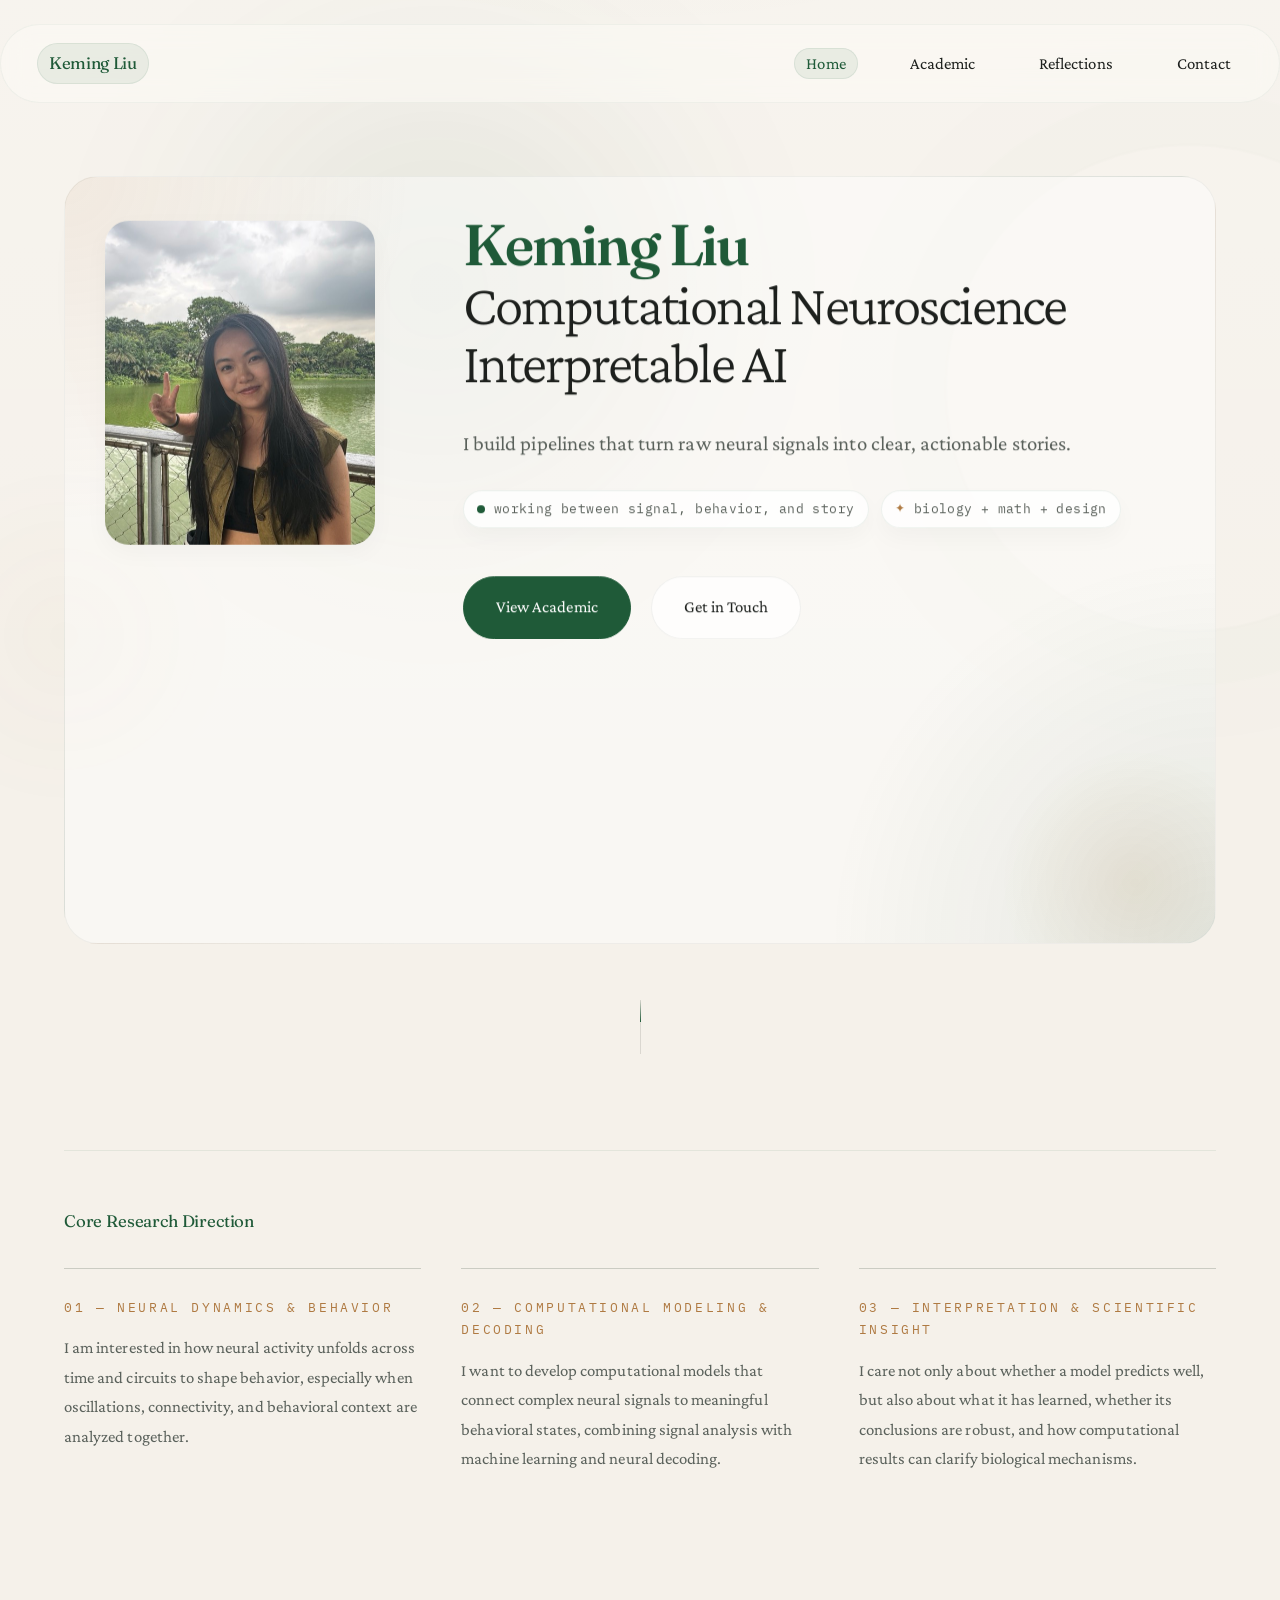
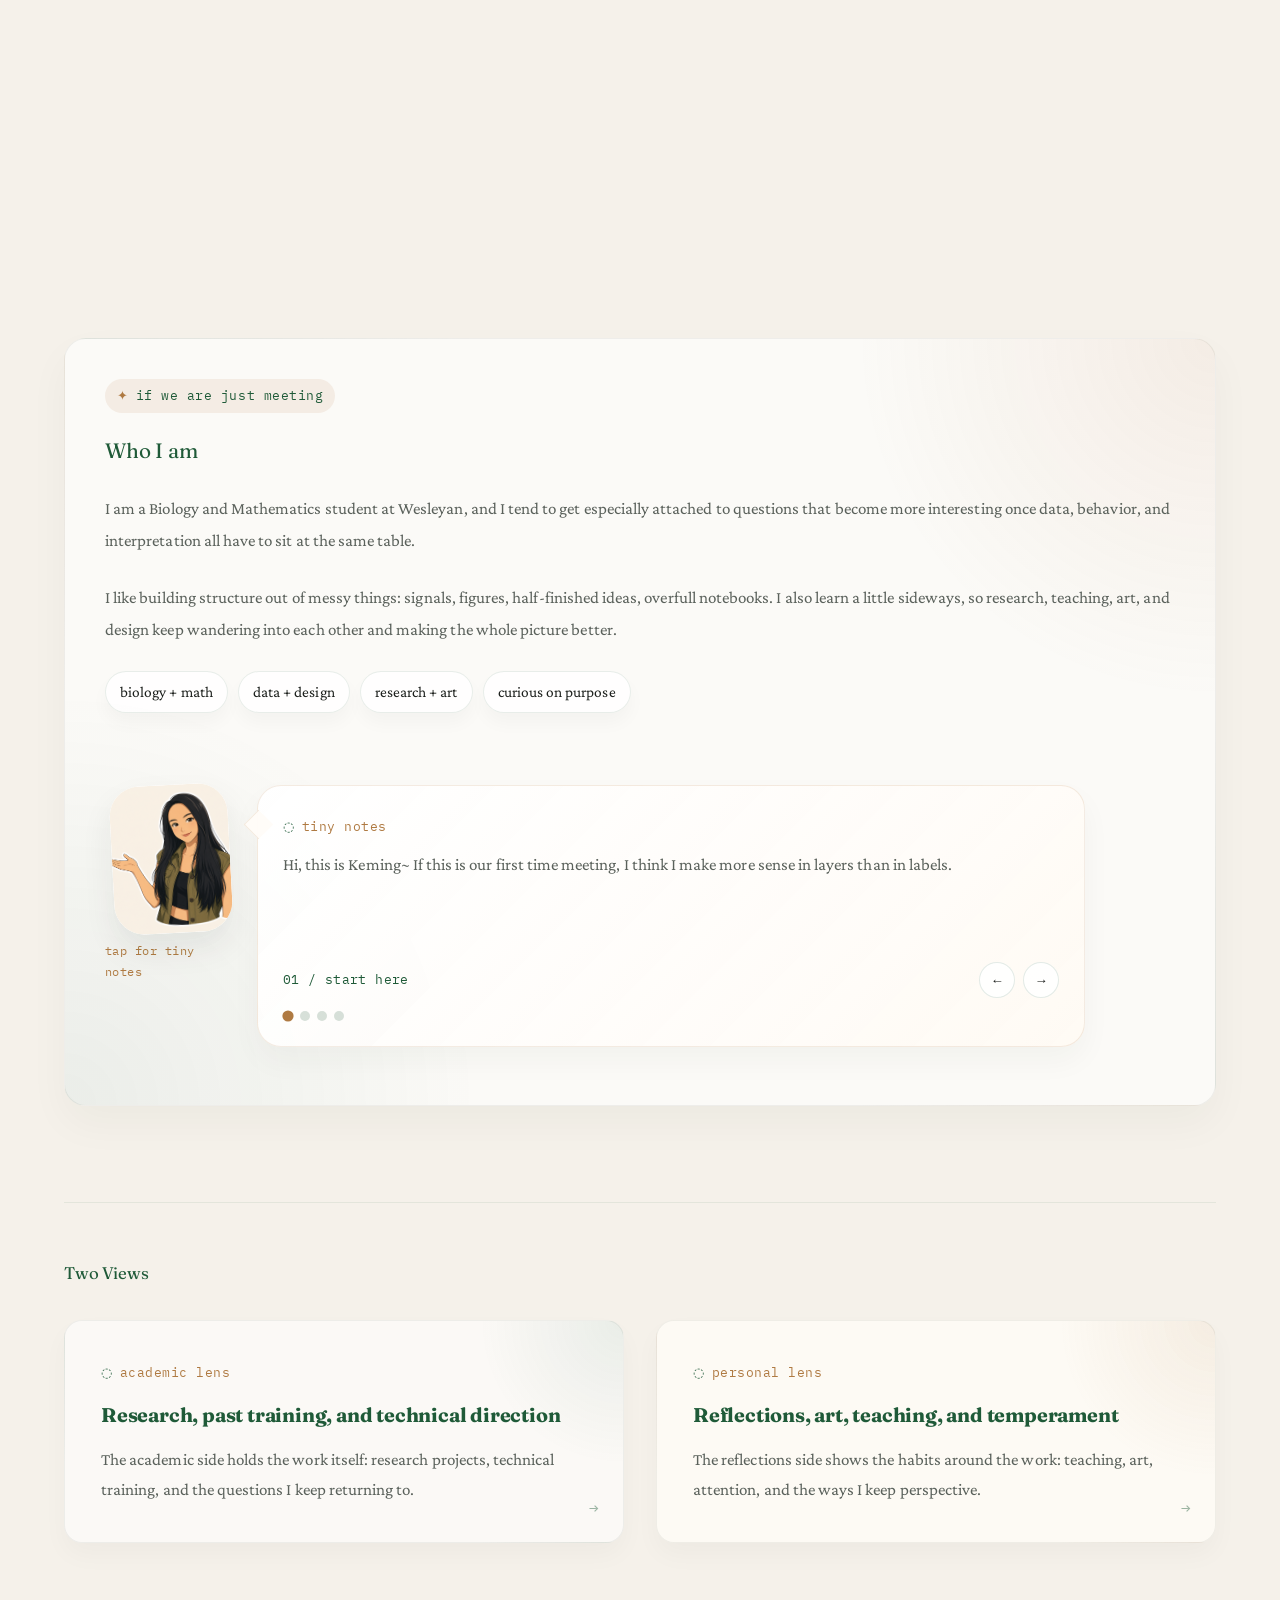
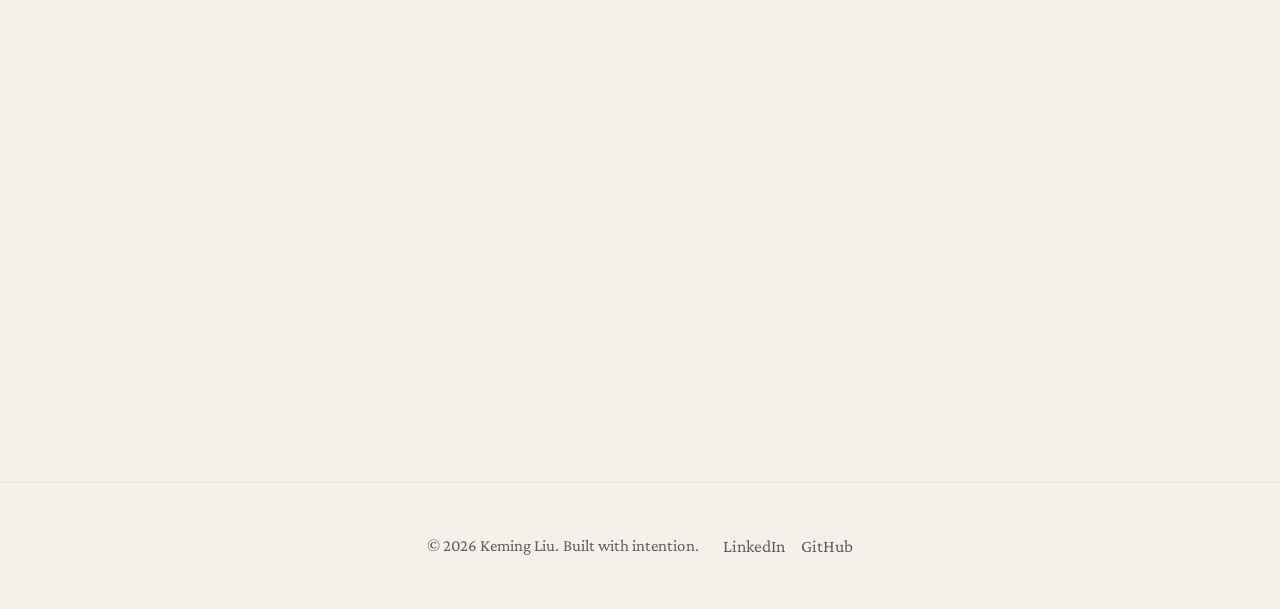
==== commit 740640a5: "Improve scrolling depth and section snap" ====
--- a/index.html
+++ b/index.html
@@ -83,9 +83,62 @@
             position: relative;
         }
 
-        body[data-page="home"] {
+        /* Subtle depth layers. JS updates --parallax-y in a single animation frame. */
+        [data-parallax] {
+            --parallax-y: 0px;
+            transform: translate3d(0, var(--parallax-y), 0);
+            will-change: transform;
+        }
+
+        .parallax-wash {
+            position: fixed;
+            inset: 0;
+            z-index: -1;
+            pointer-events: none;
+            overflow: hidden;
+        }
+
+        .parallax-wash::before,
+        .parallax-wash::after {
+            content: '';
+            position: absolute;
+            border-radius: 50%;
+            filter: blur(1px);
+            opacity: 0.38;
+        }
+
+        .parallax-wash::before {
+            width: min(38vw, 520px);
+            aspect-ratio: 1;
+            top: 16vh;
+            right: -12vw;
+            border: 1px solid rgba(31, 90, 56, 0.12);
+            box-shadow: 0 0 0 54px rgba(31, 90, 56, 0.018), 0 0 0 108px rgba(31, 90, 56, 0.012);
+        }
+
+        .parallax-wash::after {
+            width: min(30vw, 420px);
+            aspect-ratio: 1;
+            left: -10vw;
+            bottom: 8vh;
+            background: radial-gradient(circle, rgba(175, 122, 66, 0.08), transparent 68%);
+        }
+
+        body {
             scroll-snap-type: y mandatory;
             scroll-padding-top: 104px;
+        }
+
+        /* Give each major content beat a deliberate landing point. */
+        .page-section.active > .container > .section-block,
+        .page-section.active > .container > .about-block,
+        .page-section.active > .container > .home-route,
+        #projects .academic-anchor,
+        #reflections .research-section,
+        #contact.active > .container {
+            scroll-snap-align: start;
+            scroll-snap-stop: always;
+            scroll-margin-top: 104px;
         }
 
         .mono {
@@ -2522,6 +2575,11 @@
             color: var(--forest);
         }
 
+        .about-block h3.home-panel-title {
+            font-size: 1.05rem;
+            margin-bottom: calc(var(--spacing) * 4);
+        }
+
         .home-panel-list {
             font-size: 1.05rem;
             color: var(--text-secondary);
@@ -2963,7 +3021,7 @@
                 padding: 0 calc(var(--spacing) * 4.5);
             }
 
-            body[data-page="home"] {
+            body {
                 scroll-snap-type: y proximity;
             }
 
@@ -3081,12 +3139,18 @@
                 transition: none !important;
                 scroll-behavior: auto !important;
             }
+
+            [data-parallax] {
+                transform: none !important;
+                will-change: auto;
+            }
         }
     </style>
 </head>
 <body>
     <div class="scroll-progress" id="scroll-progress" aria-hidden="true"></div>
     <div class="scroll-orb" id="scroll-orb" aria-hidden="true"></div>
+    <div class="parallax-wash" data-parallax data-parallax-fixed data-parallax-speed="0.018" data-parallax-max="36" aria-hidden="true"></div>
     <!-- Navigation -->
     <nav aria-label="Primary">
         <div class="container">
@@ -3104,8 +3168,8 @@
     <section id="home" class="page-section active hero">
         <div class="container">
             <div class="hero-intro">
-                <img src="assets/profile-photo.png" alt="Keming Liu" class="hero-photo">
-                <div class="hero-text">
+                <img src="assets/profile-photo.png" alt="Keming Liu" class="hero-photo" data-parallax data-parallax-speed="-0.055" data-parallax-max="18">
+                <div class="hero-text" data-parallax data-parallax-speed="0.035" data-parallax-max="12">
                     <h1>
                         <strong>Keming Liu</strong><br>
                         <span class="hero-role">Computational Neuroscience<br>Interpretable AI</span>
@@ -3121,16 +3185,6 @@
                         <a href="#projects" class="btn btn-primary" data-page="projects">View Academic</a>
                         <a href="#contact" class="btn" data-page="contact">Get in Touch</a>
                     </div>
-                    <div class="hero-side-notes" aria-label="Quick introduction notes">
-                        <div class="hero-note">
-                            <span class="hero-note-label">what pulls me in</span>
-                            <p>Questions that get sharper when behavior, signal, and interpretation all have to stay in the same frame.</p>
-                        </div>
-                        <div class="hero-note">
-                            <span class="hero-note-label">how I usually work</span>
-                            <p>Clean the analysis, pressure-test the figure, and keep iterating until the story becomes legible.</p>
-                        </div>
-                    </div>
                 </div>
             </div>
 
@@ -3139,19 +3193,19 @@
             </div>
 
             <div class="section-block reveal">
-                <h3 class="home-panel-title">Core Expertise</h3>
+                <h3 class="home-panel-title">Core Research Direction</h3>
                 <div class="expertise-grid">
                     <div class="expertise-item">
-                        <span class="rule-kicker">01 — Signals</span>
-                        <p>I keep returning to neural signals because they sit at the edge of noise and structure, and I like the work of teasing out patterns that are biologically meaningful rather than merely visible.</p>
+                        <span class="rule-kicker">01 — Neural Dynamics &amp; Behavior</span>
+                        <p>I am interested in how neural activity unfolds across time and circuits to shape behavior, especially when oscillations, connectivity, and behavioral context are analyzed together.</p>
                     </div>
                     <div class="expertise-item">
-                        <span class="rule-kicker">02 — Models</span>
-                        <p>I’m most interested in models when they help clarify a question, not just optimize a score, which is why interpretability has become a recurring thread in my work.</p>
+                        <span class="rule-kicker">02 — Computational Modeling &amp; Decoding</span>
+                        <p>I want to develop computational models that connect complex neural signals to meaningful behavioral states, combining signal analysis with machine learning and neural decoding.</p>
                     </div>
                     <div class="expertise-item">
-                        <span class="rule-kicker">03 — Workflows</span>
-                        <p>I like turning messy analyses into reusable pipelines that can survive new datasets, revised parameters, and the practical realities of moving between local work and HPC environments.</p>
+                        <span class="rule-kicker">03 — Interpretation &amp; Scientific Insight</span>
+                        <p>I care not only about whether a model predicts well, but also about what it has learned, whether its conclusions are robust, and how computational results can clarify biological mechanisms.</p>
                     </div>
                 </div>
             </div>
@@ -3273,19 +3327,6 @@
                             </div>
                         </div>
                     </a>
-                    <a href="#projects" class="focus-card-link" data-focus-project="motor">
-                        <div class="focus-card">
-                            <span class="playful-note">✦ decoding</span>
-                            <h3>Motor Intention Decoding</h3>
-                            <p class="mono home-focus-meta">Neuromatch Academy & Independent Work</p>
-                            <p>LSTM-based decoding of left-right movement intention from cortical spike-train data, developed in PyTorch.</p>
-                            <div class="mini-chart mini-chart--motor">
-                                <div class="mini-bar"></div>
-                                <div class="mini-bar"></div>
-                                <div class="mini-bar"></div>
-                            </div>
-                        </div>
-                    </a>
                     <a href="#projects" class="focus-card-link" data-focus-project="vta-pfc">
                         <div class="focus-card">
                             <span class="playful-note">✦ signals & behavior</span>
@@ -3321,7 +3362,7 @@
                                 <div class="node-detail">
                                     <div class="node-detail-inner">
                                         <strong>Project: Remission of anxiety by Capsaicin treatment</strong><br>
-                                        Established a 21-day chronic restraint stress mouse model and conducted behavioral assays (Elevated Plus Maze, Open Field Test) to evaluate the anxiolytic effects of capsaicin. Performed ROS fluorescence analysis of brain tissue and applied ANOVA and t-tests (GraphPad Prism) to link anxiety-like behavior improvement with reduced oxidative stress. Presented research findings at the Jiangsu K-12 Education Conference, communicating results to a provincial-level audience.
+                                        Established a 21-day chronic restraint stress mouse model and conducted behavioral assays (Elevated Plus Maze, Open Field Test) to evaluate the anxiolytic effects of capsaicin. Performed ROS fluorescence analysis of brain tissue and applied ANOVA and t-tests (GraphPad Prism) to link anxiety-like behavior improvement with reduced oxidative stress. Presented research findings at the Jiangsu High School Students’ Science Symposium, communicating results to a provincial-level audience of high school students and university faculty.
                                     </div>
                                 </div>
                             </div>
@@ -3352,7 +3393,7 @@
                             <div class="timeline-node" data-node="10">
                                 <div class="node-header">
                                     <div class="node-year">Mar 2025 to Present</div>
-                                    <div class="node-title">Melón Lab | VTA-PFC Oscillations</div>
+                                    <div class="node-title">Melón Lab | Wesleyan University</div>
                                     <div class="node-summary">LFP pipeline-building across PSD, PAC, coherence, and Granger causality to study social behavior and ethanol effects.</div>
                                 </div>
                                 <div class="node-detail">
@@ -3365,7 +3406,7 @@
                             <div class="timeline-node" data-node="11">
                                 <div class="node-header">
                                     <div class="node-year">Sept 2025 to Present</div>
-                                    <div class="node-title">Laverghetta Lab | Interpretable ML for Creativity</div>
+                                    <div class="node-title">Laverghetta Lab | Wesleyan University</div>
                                     <div class="node-summary">SHAP and LOFO interpretability pipelines on HPC systems to test what creativity models are actually learning.</div>
                                 </div>
                                 <div class="node-detail">
@@ -3391,7 +3432,7 @@
                                 </div>
                                 <div class="node-detail">
                                     <div class="node-detail-inner">
-                                        Bachelor of Arts in Biology and Mathematics on an accelerated 3-year path to graduate in May 2027. <strong>Scholarships:</strong> QAC Apprenticeship (Wesleyan), AFS Global STEM Academies Full Scholarship, Yingcai Program (Youth Talent, Nanjing University). Relevant coursework: Discrete Mathematics, Topology, Vectors and Matrices, Multivariable Calculus, Abstract Algebra, Math in Quantum Computing, Hormones, Brain, and Behavior, Bioinformatics, Principles of Biology I &amp; II, General Chemistry I &amp; II, Behavioral Neurobiology.
+                                        Bachelor of Arts in Biology and Mathematics, with a minor in Informatics and Modeling, expected May 2027. GPA: 3.93/4.00; Dean’s List every semester. <strong>Scholarships:</strong> QAC Apprenticeship (Wesleyan), AFS Global STEM Academies Full Scholarship, Yingcai Program (Youth Talent, Nanjing University). Relevant coursework: Discrete Mathematics, Topology, Vectors and Matrices, Multivariable Calculus, Abstract Algebra, Math in Quantum Computing, Hormones, Brain, and Behavior, Bioinformatics, Principles of Biology I &amp; II, General Chemistry I &amp; II, Behavioral Neurobiology.
                                     </div>
                                 </div>
                             </div>
@@ -3437,29 +3478,33 @@
             </div>
 
             <div id="academic-methods" class="about-block thread reveal section-block academic-anchor">
-                <h3>Methods and Training</h3>
+                <h3 class="home-panel-title">Methods and Training</h3>
                 <div style="padding-top: calc(var(--spacing) * 2);">
                     <h4 style="font-size: inherit; font-weight: 400; margin-bottom: calc(var(--spacing) * 3); color: var(--forest);">Research Toolkit</h4>
                     <dl class="skill-rows">
                         <div class="skill-row">
-                            <dt>Signal Analysis</dt>
-                            <dd>LFP and spike-train analysis, oscillation metrics (PSD, PAC, coherence, Granger causality), event-based epoching, and time-frequency workflows across MATLAB, Brainstorm, and Python.</dd>
+                            <dt>Neural Data Analysis</dt>
+                            <dd>Experience analyzing LFP and spike-train data using event-aligned epoching and methods including PSD, coherence, phase-amplitude coupling, and Granger causality.</dd>
                         </div>
                         <div class="skill-row">
-                            <dt>Modeling &amp; Interpretability</dt>
-                            <dd>Deep learning across MLP/CNN/RNN/LSTM settings, SHAP and LOFO attribution, representation analysis, model uncertainty, and evaluation focused on what the model is actually learning.</dd>
+                            <dt>Computational Modeling</dt>
+                            <dd>Project experience building CRNN and LSTM models for audio classification and neural decoding with TensorFlow and PyTorch.</dd>
                         </div>
                         <div class="skill-row">
-                            <dt>Programming &amp; Compute</dt>
-                            <dd>Python (NumPy, Pandas, PyTorch, SciPy, scikit-learn, HuggingFace, TensorFlow), MATLAB, Brainstorm, R, and HPC workflows on Slurm-based systems.</dd>
+                            <dt>Interpretability &amp; Statistics</dt>
+                            <dd>Applied SHAP and LOFO attribution, regression, mixed-effects modeling, and ANOVA, with model evaluation using ROC-AUC, PR-AUC, confusion matrices, and F1-based thresholds.</dd>
                         </div>
                         <div class="skill-row">
-                            <dt>Experimental Context</dt>
-                            <dd>Neurophysiology in VTA-PFC circuits, molecular biology methods including IHC and confocal imaging, brain slicing, and behavioral assays that connect experimental manipulation to interpretable outcomes.</dd>
+                            <dt>Research Computing</dt>
+                            <dd>Experience using Python, MATLAB, R, Brainstorm, Git, and HPC environments to organize analyses and produce research figures.</dd>
+                        </div>
+                        <div class="skill-row">
+                            <dt>Experimental Methods</dt>
+                            <dd>Training in PCR and qPCR, plasmid construction and purification, immunohistochemistry with tissue sectioning and confocal imaging, and rodent behavioral assays including the Elevated Plus Maze and Open Field Test.</dd>
                         </div>
                         <div class="skill-row">
                             <dt>Scientific Communication</dt>
-                            <dd>Scientific graphics as information design, BioRender, Adobe Illustrator, poster and slide design, and presentations built to make complex analysis legible to mixed audiences.</dd>
+                            <dd>Experience presenting research through posters, scientific figures, and talks to student and academic audiences.</dd>
                         </div>
                         <div class="skill-row">
                             <dt>Languages</dt>
@@ -3537,7 +3582,6 @@
                     <div class="project-tags">
                         <span class="tag">Neuro</span>
                         <span class="tag">Behavior</span>
-                        <span class="tag">IHC</span>
                         <span class="tag">ANOVA</span>
                     </div>
                 </div>
@@ -3709,7 +3753,7 @@
             </ul>
 
             <h4>Impact</h4>
-            <p class="mono">Presented an overview at Data Insights in March 2026, a student-speaker series at Wesleyan University.</p>
+            <p class="mono">Selected for a March 2026 overview at Data Insights, a student-speaker series at Wesleyan University.</p>
             <p>What changed in my thinking during this project was that interpretability stopped feeling like a secondary add-on; it became the main way to tell whether the model was actually learning something meaningful.</p>
 
             <h4>Reproducibility</h4>
@@ -3876,7 +3920,7 @@
 
             <h4>Dissemination</h4>
             <ul>
-                <li>Presented at Jiangsu K-12 Education Conference</li>
+                <li>Presented at the Jiangsu High School Students’ Science Symposium</li>
                 <li>Communicated findings to provincial-level audience through poster presentation</li>
                 <li>Audience included high school students and university faculty</li>
             </ul>
@@ -3885,7 +3929,7 @@
                  alt="Poster presentation on capsaicin anxiolytic effects"
                  class="project-media"
                  data-story="Presenting my first full animal-behavior project in front of a large audience.">
-            <p class="reflection-caption">Presenting my work at the Jiangsu K-12 Education Conference as the Yingcai Program student representative.</p>
+            <p class="reflection-caption">Presenting my work at the Jiangsu High School Students’ Science Symposium through a poster presentation.</p>
 
             <h4>Reproducibility</h4>
             <ul>
@@ -4042,8 +4086,8 @@
             <h1>Teaching, Then Understanding More</h1>
             <img src="images/reflections/where-teaching-becomes-learning-1.jpg" alt="Teaching and mentoring moments across disciplines" class="reflection-photo" onerror="this.style.display='none'">
             <p>Teaching has become one of the clearest ways I learn what I actually understand. If I cannot explain an idea simply, I usually take that as a sign that I need to think about it again.</p>
-            <p>As a Course Assistant for Calculus I, I learned that students often struggle less with the arithmetic than with the shape of the concept itself. That pushed me to explain ideas more visually and more patiently, especially when abstract material needed to feel tangible before it could feel rigorous.</p>
-            <img src="images/reflections/where-teaching-becomes-learning-2.jpg" alt="Calculus assistantship and student guidance session" class="reflection-photo" onerror="this.style.display='none'">
+            <p>As a Course Assistant for <em>Deep Learning and Large Language Models: An Introduction</em>, I learned that students often struggle less with individual steps than with the shape of the concept itself. That pushed me to explain ideas more visually and more patiently, especially when abstract material needed to feel tangible before it could feel rigorous.</p>
+            <img src="images/reflections/where-teaching-becomes-learning-2.jpg" alt="Deep learning course assistantship and student guidance session" class="reflection-photo" onerror="this.style.display='none'">
             <p>In biology tutoring and international mentoring, I have become more aware that explanation is also a form of listening. Different students need different entry points, and finding the right one often matters as much as knowing the material yourself.</p>
             <p>That has made teaching feel closely related to research for me. In both cases, the work is not only to have a good answer, but to make the path toward that answer clearer for someone else.</p>
         </div>
@@ -4475,6 +4519,51 @@
             updateProgress();
         }
 
+        // Layered parallax: viewport-relative, clamped, and batched into one rAF.
+        // Disabled for reduced-motion users and small/touch-first screens.
+        (function setupParallax() {
+            const motionQuery = window.matchMedia('(prefers-reduced-motion: reduce)');
+            const compactQuery = window.matchMedia('(max-width: 720px), (pointer: coarse)');
+            const layers = Array.from(document.querySelectorAll('[data-parallax]'));
+            if (!layers.length) return;
+
+            let frame = 0;
+            const reset = () => layers.forEach(layer => layer.style.setProperty('--parallax-y', '0px'));
+
+            const render = () => {
+                frame = 0;
+                if (motionQuery.matches || compactQuery.matches) {
+                    reset();
+                    return;
+                }
+
+                const viewportCenter = window.innerHeight / 2;
+                layers.forEach(layer => {
+                    const rect = layer.getBoundingClientRect();
+                    if (rect.bottom < -120 || rect.top > window.innerHeight + 120) return;
+                    const speed = Number(layer.dataset.parallaxSpeed || 0.04);
+                    const max = Number(layer.dataset.parallaxMax || 28);
+                    const distance = layer.hasAttribute('data-parallax-fixed')
+                        ? -window.scrollY
+                        : (rect.top + rect.height / 2) - viewportCenter;
+                    const offset = Math.max(-max, Math.min(max, distance * speed));
+                    layer.style.setProperty('--parallax-y', `${offset.toFixed(2)}px`);
+                });
+            };
+
+            const requestRender = () => {
+                if (!frame) frame = requestAnimationFrame(render);
+            };
+
+            window.addEventListener('scroll', requestRender, { passive: true });
+            window.addEventListener('resize', requestRender, { passive: true });
+            motionQuery.addEventListener?.('change', requestRender);
+            compactQuery.addEventListener?.('change', requestRender);
+            document.querySelectorAll('a[data-page]').forEach(link =>
+                link.addEventListener('click', () => requestAnimationFrame(requestRender)));
+            requestRender();
+        })();
+
         // Click-to-expand project media (images & videos)
         document.querySelectorAll('.project-media').forEach(media => {
             media.addEventListener('click', () => {
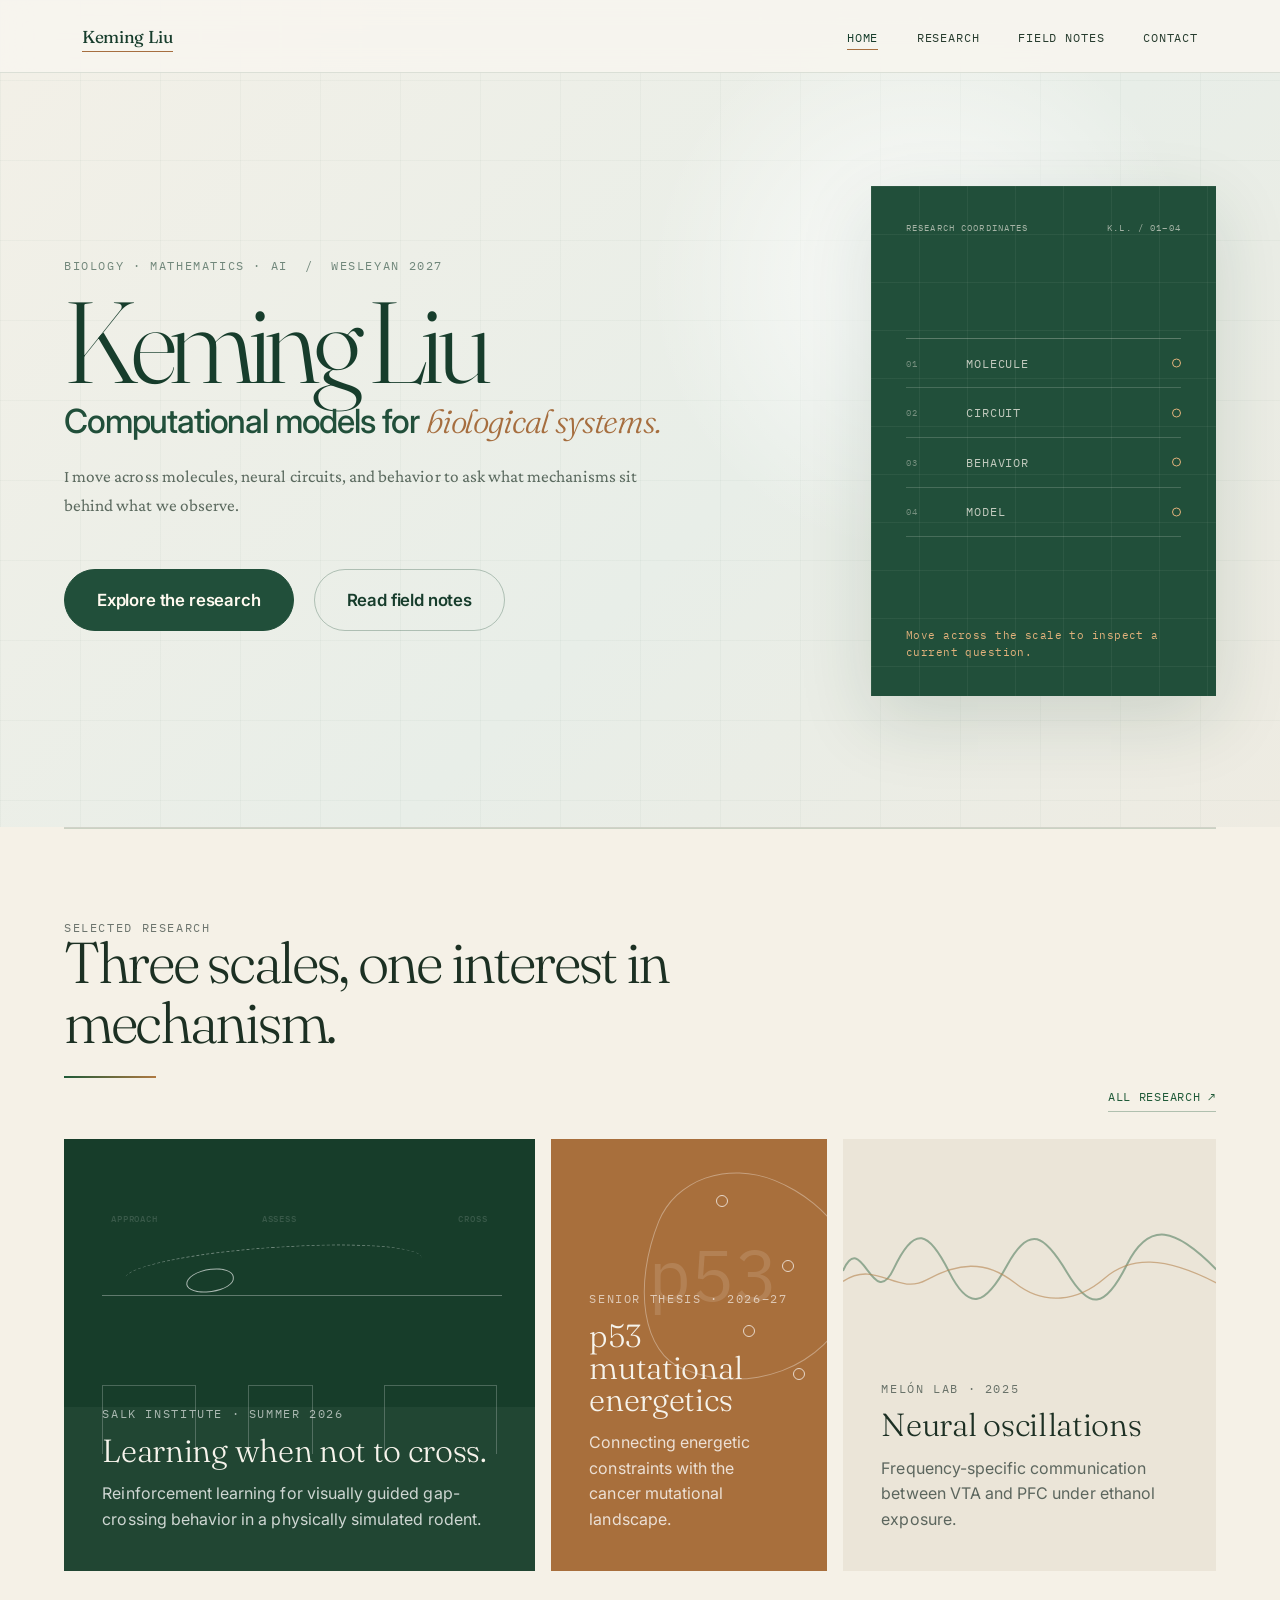
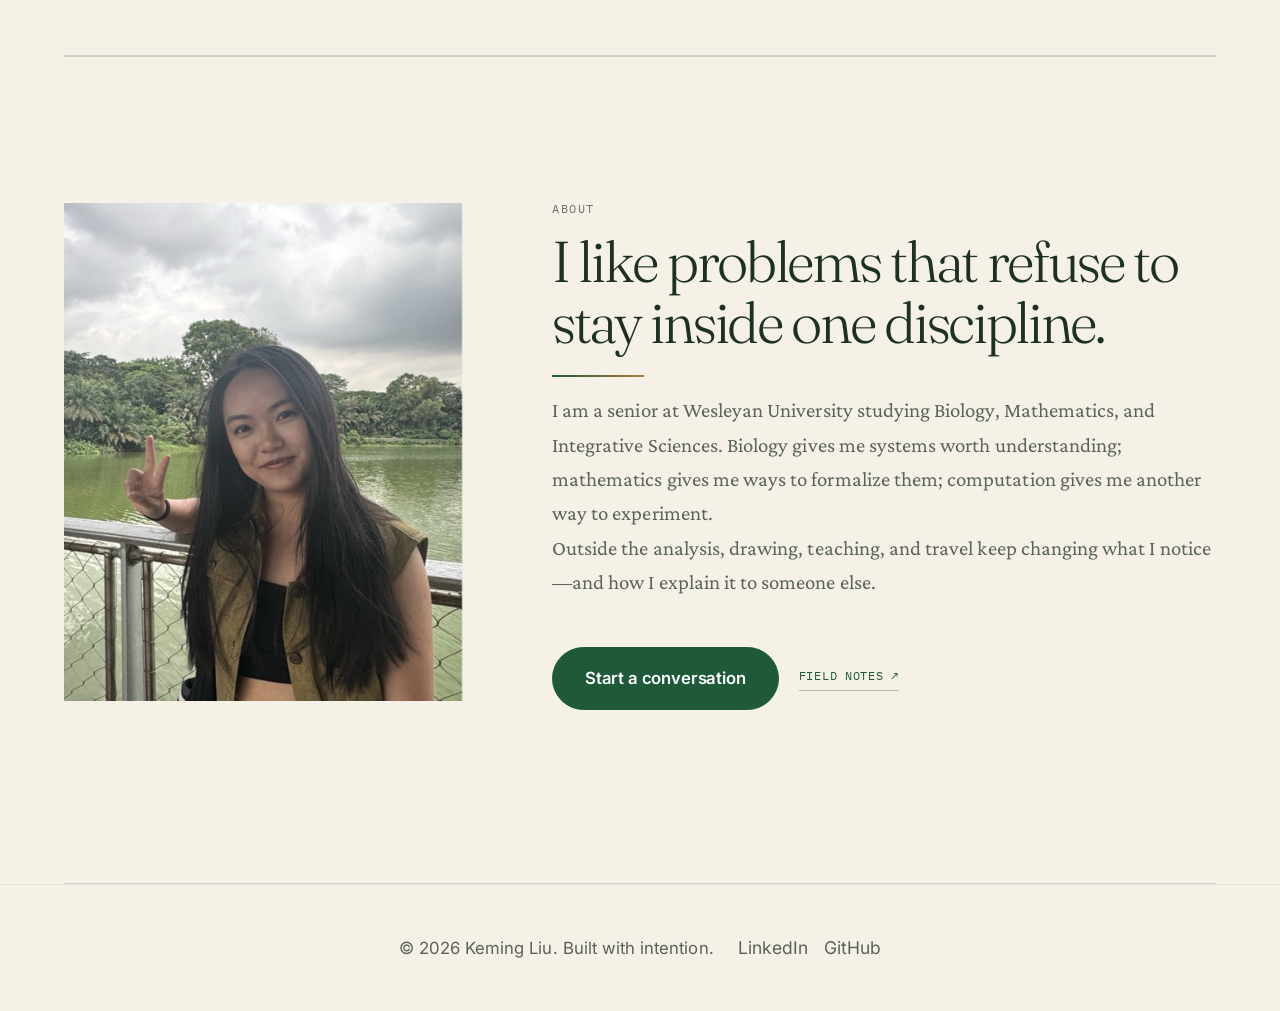
==== commit 7216e7b9: "Redesign academic portfolio and interactions" ====
--- a/index.html
+++ b/index.html
@@ -3,13 +3,13 @@
 <head>
     <meta charset="UTF-8">
     <meta name="viewport" content="width=device-width, initial-scale=1.0">
-    <title>Keming Liu | Computational Neuroscience & AI</title>
-    <meta name="description" content="Keming Liu builds interpretable machine learning and computational neuroscience pipelines that turn raw neural signals into clear, actionable stories.">
+    <title>Keming Liu | Computational Models for Biological Systems</title>
+    <meta name="description" content="Keming Liu studies biological systems across molecular, circuit, and behavioral scales using computational modeling, neuroscience, and interpretable AI.">
     <meta name="robots" content="index,follow">
     <meta name="theme-color" content="#1f5a38">
     <link rel="canonical" href="https://kmiliu.github.io/">
-    <meta property="og:title" content="Keming Liu | Computational Neuroscience & AI">
-    <meta property="og:description" content="Academic work across neural signal processing, interpretable ML, and lab experience, presented with clear problem-approach-result stories.">
+    <meta property="og:title" content="Keming Liu | Computational Models for Biological Systems">
+    <meta property="og:description" content="Research across p53 mutational energetics, neural dynamics, virtual behavior, reinforcement learning, and interpretable AI.">
     <meta property="og:type" content="website">
     <meta property="og:url" content="https://kmiliu.github.io/">
     <meta property="og:image" content="https://kmiliu.github.io/assets/profile-photo.png">
@@ -22,8 +22,8 @@
       "name": "Keming Liu",
       "url": "https://kmiliu.github.io/",
       "image": "https://kmiliu.github.io/assets/profile-photo.png",
-      "jobTitle": "Computational Neuroscience & Interpretable AI Researcher",
-      "description": "Biology and Mathematics student building interpretable machine learning and computational neuroscience pipelines.",
+      "jobTitle": "Computational Biology and Neuroscience Researcher",
+      "description": "Biology, Mathematics, and Integrative Sciences student using computational models to study biological systems across scales.",
       "affiliation": {
         "@type": "CollegeOrUniversity",
         "name": "Wesleyan University"
@@ -39,7 +39,7 @@
     <link rel="alternate icon" href="assets/profile-photo.png" type="image/png">
     <link rel="preconnect" href="https://fonts.googleapis.com">
     <link rel="preconnect" href="https://fonts.gstatic.com" crossorigin>
-    <link href="https://fonts.googleapis.com/css2?family=Crimson+Pro:wght@300;400;600&family=Fraunces:opsz,wght@9..144,300;9..144,400;9..144,600&family=IBM+Plex+Mono:wght@300;400&display=swap" rel="stylesheet">
+    <link href="https://fonts.googleapis.com/css2?family=Crimson+Pro:wght@300;400;600&family=Fraunces:opsz,wght@9..144,300;9..144,400;9..144,600&family=IBM+Plex+Mono:wght@300;400&family=Inter:wght@400;500;600&display=swap" rel="stylesheet">
     <style>
         * {
             margin: 0;
@@ -3145,6 +3145,1065 @@
                 will-change: auto;
             }
         }
+        /* 2026 scientific-editorial redesign */
+        body {
+            font-family: 'Inter', sans-serif;
+            font-size: 16px;
+            line-height: 1.7;
+            background: #f3f1ea;
+        }
+
+        body[data-page="home"] { scroll-snap-type: none; }
+        .scroll-orb { display:none; }
+        body[data-page="home"] #home > .container > * { scroll-snap-align: none; }
+        .editorial-home { padding-bottom: 0; }
+        .editorial-home .container { max-width: 1480px; }
+        .editorial-index {
+            font-family: 'IBM Plex Mono', monospace;
+            font-size: 0.72rem;
+            letter-spacing: 0.14em;
+            text-transform: uppercase;
+            color: #6d756e;
+        }
+
+        .editorial-hero {
+            min-height: calc(100vh - 48px);
+            display: grid;
+            grid-template-columns: minmax(0, 1.14fr) minmax(420px, 0.86fr);
+            align-items: center;
+            gap: clamp(3rem, 7vw, 8rem);
+            padding: 10rem 0 6rem;
+            border-bottom: 1px solid rgba(26, 51, 37, 0.16);
+        }
+
+        .editorial-hero-copy h1 {
+            margin: 1.5rem 0 2rem;
+            max-width: 900px;
+            font-family: 'Inter', sans-serif;
+            font-size: clamp(3.5rem, 6.4vw, 7.2rem);
+            line-height: 0.98;
+            letter-spacing: -0.065em;
+            font-weight: 500;
+            color: #18281e;
+        }
+
+        .editorial-hero-copy h1 em {
+            font-family: 'Fraunces', serif;
+            font-weight: 300;
+            letter-spacing: -0.045em;
+            color: var(--forest);
+        }
+
+        .editorial-hero-copy > p {
+            max-width: 680px;
+            font-family: 'Crimson Pro', serif;
+            font-size: clamp(1.35rem, 2vw, 1.75rem);
+            line-height: 1.5;
+            color: #4f5851;
+        }
+
+        .editorial-hero-meta {
+            display: flex;
+            align-items: center;
+            flex-wrap: wrap;
+            gap: 0.8rem;
+            margin: 2.1rem 0 2.4rem;
+            font-family: 'IBM Plex Mono', monospace;
+            font-size: 0.78rem;
+            letter-spacing: 0.11em;
+            text-transform: uppercase;
+            color: var(--forest);
+        }
+
+        .editorial-hero-meta i { color: var(--accent); font-style: normal; }
+        .hero-constellation { position: relative; aspect-ratio: 1 / 0.9; min-height: 430px; }
+        .hero-constellation svg { position: absolute; inset: 0; width: 100%; height: 100%; overflow: visible; }
+        .constellation-line, .constellation-orbit { fill: none; stroke: rgba(31, 90, 56, 0.26); stroke-width: 1.25; }
+        .constellation-orbit { stroke-dasharray: 3 8; }
+        .constellation-core { fill: rgba(31, 90, 56, 0.08); stroke: var(--forest); stroke-width: 1.5; }
+        .constellation-point { fill: #f3f1ea; stroke: var(--accent); stroke-width: 2; transition: r .25s ease, fill .25s ease; }
+        .hero-constellation:hover .constellation-point { r: 13; fill: rgba(175, 122, 66, 0.18); }
+        .constellation-label { position: absolute; font-family: 'IBM Plex Mono', monospace; font-size: 0.72rem; letter-spacing: 0.04em; color: #435047; white-space: nowrap; }
+        .constellation-label--core { left: 50%; top: 48%; transform: translate(-50%, -50%); color: var(--forest); }
+        .constellation-label--p53 { left: 12%; top: 15%; }
+        .constellation-label--neural { right: 2%; top: 16%; }
+        .constellation-label--behavior { right: 0; bottom: 13%; }
+        .constellation-label--ai { left: 5%; bottom: 13%; }
+
+        .scale-section, .home-research, .research-map, .home-notes, .editorial-about {
+            padding: clamp(6rem, 10vw, 10rem) 0;
+            border-bottom: 1px solid rgba(26, 51, 37, 0.16);
+        }
+
+        .editorial-section-head { max-width: 780px; margin-bottom: 4.5rem; }
+        .editorial-section-head h2, .editorial-about h2 {
+            margin: 0.7rem 0 1rem;
+            font-family: 'Fraunces', serif;
+            font-size: clamp(2.6rem, 4.5vw, 5rem);
+            font-weight: 300;
+            line-height: 1.05;
+            letter-spacing: -0.04em;
+            color: #1c3023;
+        }
+        .editorial-section-head p { max-width: 620px; color: #606862; }
+        .editorial-section-head--split { max-width: none; display: flex; align-items: end; justify-content: space-between; gap: 2rem; }
+        .editorial-section-head--split > div { max-width: 850px; }
+        .text-link { color: var(--forest); text-decoration: none; font-family: 'IBM Plex Mono', monospace; font-size: 0.76rem; letter-spacing: .06em; text-transform: uppercase; border-bottom: 1px solid rgba(31,90,56,.32); padding-bottom: .25rem; white-space: nowrap; }
+
+        .scale-axis { position: relative; display: grid; grid-template-columns: repeat(4, 1fr); gap: 0; }
+        .scale-axis::before { content: ''; position: absolute; top: 1.25rem; left: 1rem; right: 1rem; height: 1px; background: linear-gradient(90deg, var(--accent), var(--forest)); }
+        .scale-stop { position: relative; padding: 3.8rem 2.2rem 0 0; }
+        .scale-stop::before { content: ''; position: absolute; top: .88rem; left: 0; width: .72rem; height: .72rem; border-radius: 50%; background: #f3f1ea; border: 2px solid var(--forest); }
+        .scale-stop span { display: block; font-family: 'IBM Plex Mono', monospace; font-size: .68rem; letter-spacing: .09em; color: #707871; margin-bottom: .9rem; }
+        .scale-stop strong { display: block; font-family: 'Fraunces', serif; font-size: 1.55rem; font-weight: 400; color: #1c3023; margin-bottom: .55rem; }
+        .scale-stop p { max-width: 245px; font-size: .9rem; line-height: 1.55; color: #687069; }
+
+        .editorial-projects { display: grid; grid-template-columns: repeat(12, 1fr); gap: 1.25rem; align-items: stretch; }
+        .editorial-project { position: relative; display: flex; min-height: 430px; flex-direction: column; justify-content: flex-end; padding: clamp(1.7rem, 3vw, 3rem); color: #f6f3eb; text-decoration: none; overflow: hidden; transition: transform .28s ease; }
+        .editorial-project:hover { transform: translateY(-5px); }
+        .editorial-project h3 { position: relative; z-index: 2; max-width: 600px; margin: .7rem 0 .9rem; font-family: 'Fraunces', serif; font-size: clamp(2rem, 3.2vw, 3.8rem); line-height: 1; font-weight: 300; }
+        .editorial-project p, .editorial-project .editorial-index { position: relative; z-index: 2; max-width: 550px; }
+        .editorial-project p { color: rgba(255,255,255,.78); line-height: 1.6; }
+        .editorial-project .editorial-index { color: rgba(255,255,255,.62); }
+        .editorial-project--lead { grid-column: span 8; min-height: 590px; background: #173d2a; }
+        .editorial-project--p53 { grid-column: span 4; background: #a86f3c; }
+        .editorial-project--neural { grid-column: span 5; background: #ebe5d8; color: #1d3024; }
+        .editorial-project--neural p { color: #5c665e; }
+        .editorial-project--neural .editorial-index { color: #697269; }
+        .editorial-project--creativity { grid-column: span 7; background: #23332d; }
+        .fingerprint { position: absolute; inset: 0; opacity: .9; pointer-events: none; }
+        .fp-rat { background: linear-gradient(180deg, transparent 0 62%, rgba(255,255,255,.05) 62%); }
+        .fp-rat .rat-track { position: absolute; left: 8%; right: 7%; top: 36%; height: 1px; background: rgba(255,255,255,.35); }
+        .fp-rat .rat-body { position: absolute; width: 48px; height: 23px; border: 1px solid rgba(255,255,255,.7); border-radius: 55% 45% 50% 46%; left: 26%; top: 30%; transform: rotate(-7deg); transition: transform .4s ease, left .4s ease; }
+        .editorial-project:hover .fp-rat .rat-body { left: 34%; transform: translateY(-10px) rotate(4deg); }
+        .fp-rat i { position: absolute; bottom: 27%; width: 20%; height: 16%; border: 1px solid rgba(255,255,255,.25); border-bottom: 0; }
+        .fp-rat i:nth-of-type(1) { left: 8%; }.fp-rat i:nth-of-type(2) { left: 39%; width: 14%; }.fp-rat i:nth-of-type(3) { right: 8%; width: 24%; }
+        .fp-p53 span { position: absolute; width: 210px; height: 210px; border: 1px solid rgba(255,255,255,.38); border-radius: 44% 56% 63% 37% / 39% 42% 58% 61%; right: -25px; top: 38px; transform: rotate(22deg); }
+        .fp-p53 i { position: absolute; width: 12px; height: 12px; border-radius: 50%; border: 1px solid rgba(255,255,255,.8); }
+        .fp-p53 i:nth-of-type(1){right:36%;top:13%}.fp-p53 i:nth-of-type(2){right:12%;top:28%}.fp-p53 i:nth-of-type(3){right:26%;top:43%}.fp-p53 i:nth-of-type(4){right:8%;top:53%}
+        .fp-p53 b { position:absolute; right: 18%; top: 23%; font: 400 4.5rem/1 'IBM Plex Mono'; color: rgba(255,255,255,.14); }
+        .fp-neural svg { position:absolute; inset: 6% 0 auto; width:100%; height: 48%; }
+        .fp-neural path { fill:none; stroke: rgba(31,90,56,.48); stroke-width: 2; vector-effect: non-scaling-stroke; }
+        .fp-neural path:last-child { stroke: rgba(175,122,66,.6); stroke-width:1.3; }
+        .fp-tokens { padding: 3rem; display:flex; flex-direction:column; gap:1rem; justify-content:flex-start; }
+        .fp-tokens span { position:relative; width:var(--v); padding:.5rem .8rem; border-left:2px solid #c89561; background:linear-gradient(90deg, rgba(200,149,97,.38), transparent); font: .72rem 'IBM Plex Mono'; color:rgba(255,255,255,.62); }
+
+        .map-stage { display: grid; grid-template-columns: 1fr .34fr 1fr .34fr 1fr; min-height: 360px; border-top: 1px solid rgba(31,90,56,.2); border-bottom: 1px solid rgba(31,90,56,.2); }
+        .map-column { display: flex; flex-direction: column; justify-content: center; gap: 1.1rem; padding: 3rem clamp(1rem, 3vw, 3rem); }
+        .map-column span { margin-bottom:.9rem; font: .68rem 'IBM Plex Mono'; letter-spacing:.12em; color:#7b817c; }
+        .map-column b { font-family:'Fraunces', serif; font-size:clamp(1.4rem,2vw,2rem); font-weight:300; color:#25392c; }
+        .map-column--center { background:rgba(31,90,56,.055); }
+        .map-connector { display:flex; flex-direction:column; justify-content:center; gap:3rem; }
+        .map-connector i { position:relative; height:1px; background:rgba(31,90,56,.32); }
+        .map-connector i::after { content:'→'; position:absolute; right:-1px; top:-.75rem; color:var(--forest); font-style:normal; }
+
+        .home-note-list { border-top: 1px solid rgba(31,90,56,.22); }
+        .home-note-list a { display:grid; grid-template-columns:70px 1fr 40px; align-items:center; gap:1.4rem; padding:2rem 0; border-bottom:1px solid rgba(31,90,56,.16); text-decoration:none; color:inherit; transition: padding-left .2s ease; }
+        .home-note-list a:hover { padding-left:.8rem; }
+        .home-note-list > a > span, .home-note-list i { font: .76rem 'IBM Plex Mono'; color:#7c827d; font-style:normal; }
+        .home-note-list b { display:block; font: 300 clamp(1.5rem,2.5vw,2.4rem) 'Fraunces'; color:#203426; }
+        .home-note-list small { display:block; margin-top:.35rem; font: .7rem 'IBM Plex Mono'; letter-spacing:.06em; text-transform:uppercase; color:#777f78; }
+
+        .editorial-about { display:grid; grid-template-columns:minmax(300px,.75fr) minmax(0,1.25fr); gap:clamp(3rem,7vw,8rem); align-items:center; }
+        .editorial-about-photo { width:100%; aspect-ratio:4/5; object-fit:cover; object-position:center top; filter:saturate(.75) contrast(1.02); }
+        .editorial-about > div > p { max-width:670px; color:#5a645c; font-family:'Crimson Pro',serif; font-size:1.3rem; line-height:1.65; }
+        .editorial-about .cta-buttons { align-items:center; }
+
+        .lab-status { position:fixed; z-index:900; right:1.2rem; bottom:1.5rem; width:165px; display:flex; flex-direction:column; gap:.2rem; padding:1rem; background:rgba(243,241,234,.88); border:1px solid rgba(31,90,56,.16); backdrop-filter:blur(10px); color:#465148; font: .62rem/1.5 'IBM Plex Mono'; letter-spacing:.04em; pointer-events:none; }
+        .lab-status-code { color:var(--forest); }.lab-status-rule { height:1px; background:rgba(31,90,56,.22); margin:.35rem 0; }.lab-status-label { font-size:.56rem; color:#8a8f8b; letter-spacing:.14em; }.lab-status strong { font-weight:400; color:#263b2d; }
+
+        /* Asymmetric research index */
+        #projects .projects-grid { grid-template-columns:repeat(12,1fr); gap:1rem; }
+        #projects .project-card { grid-column:span 6; min-height:270px; border-radius:0; padding:2rem; box-shadow:none; display:flex; flex-direction:column; justify-content:flex-end; border:1px solid rgba(31,90,56,.14); background:#f7f4ed; }
+        #projects .project-card[data-project="salk"] { grid-column:span 8; min-height:420px; background:#183c2a; color:white; }
+        #projects .project-card[data-project="p53"] { grid-column:span 4; min-height:420px; background:#aa7442; color:white; }
+        #projects .project-card[data-project="vta-pfc"] { grid-column:span 5; }
+        #projects .project-card[data-project="creativity"] { grid-column:span 7; background:#273831; color:white; }
+        #projects .project-card[data-project="salk"] h3, #projects .project-card[data-project="p53"] h3, #projects .project-card[data-project="creativity"] h3 { color:white; }
+        #projects .project-card[data-project="salk"] .project-summary, #projects .project-card[data-project="p53"] .project-summary, #projects .project-card[data-project="creativity"] .project-summary { color:rgba(255,255,255,.72); }
+        #projects .project-card::before { width:100%; height:2px; background:linear-gradient(90deg,var(--accent),var(--forest)); }
+        #projects .project-card h3 { font-family:'Fraunces',serif; font-size:clamp(1.6rem,2.6vw,2.6rem); font-weight:300; line-height:1.08; }
+        #projects .project-tags { margin-top:1.3rem; }
+        #projects .tag { border-radius:0; background:transparent; border:1px solid currentColor; opacity:.72; font-family:'IBM Plex Mono'; font-size:.63rem; }
+        #academic-selected .focus-grid { grid-template-columns:repeat(12,1fr); gap:1rem; }
+        #academic-selected .focus-card-link { grid-column:span 4; }
+        #academic-selected .focus-card { min-height:330px; border-radius:0; box-shadow:none; padding:2rem; justify-content:flex-end; }
+        #academic-selected .focus-card-link:first-child { grid-column:span 6; }
+        #academic-selected .focus-card-link:nth-child(2) { grid-column:span 6; }
+        #academic-selected .focus-card-link:nth-child(3) { grid-column:span 12; }
+        #academic-selected .focus-card h3 { font:300 clamp(1.7rem,2.7vw,2.8rem)/1.05 'Fraunces'; }
+
+        .method-spectrum { padding:2.5rem; border:1px solid rgba(31,90,56,.16); background:#f7f4ed; }
+        .spectrum-axis { display:grid; grid-template-columns:auto 1fr auto; align-items:center; gap:1rem; font:.68rem 'IBM Plex Mono'; letter-spacing:.12em; color:#647067; }
+        .spectrum-axis i { height:1px; background:linear-gradient(90deg,#b27b48,var(--forest)); position:relative; }
+        .spectrum-axis i::after { content:'→'; position:absolute; right:-1px; top:-.75rem; color:var(--forest); font-style:normal; }
+        .spectrum-stages { display:grid; grid-template-columns:repeat(4,1fr); margin-top:2.5rem; }
+        .spectrum-stages article { min-height:200px; padding:1.4rem; border-left:1px solid rgba(31,90,56,.14); }
+        .spectrum-stages article:first-child { border-left:0; padding-left:0; }
+        .spectrum-stages article > span { font:.66rem 'IBM Plex Mono'; color:#9a7656; }
+        .spectrum-stages h4 { margin:.75rem 0!important; font:400 1.15rem 'Fraunces'!important; color:#23382a!important; }
+        .spectrum-stages p { font-size:.82rem; line-height:1.55; color:#626c64; }
+        .spectrum-foundation { margin:1rem 0 0; padding-top:1.5rem; border-top:1px solid rgba(31,90,56,.14); font:.72rem/1.8 'IBM Plex Mono'; color:#626c64; }
+        .spectrum-foundation span { color:var(--forest); margin-right:1rem; }
+
+        /* Editorial field-note index */
+        #reflections > .container { max-width:1160px; }
+        #reflections > .container > h2 { font-family:'Fraunces',serif; font-size:clamp(3rem,6vw,6rem); font-weight:300; letter-spacing:-.05em; }
+        #reflections .research-section { border-top:1px solid rgba(31,90,56,.2); }
+        #reflections .writing-item { min-height:0; margin:0; padding:2rem 0; border:0; border-bottom:1px solid rgba(31,90,56,.17); border-radius:0; box-shadow:none; background:transparent; display:grid; grid-template-columns:72px 1fr 180px; gap:1.5rem; }
+        #reflections .writing-item::before { content:counter(field-note,decimal-leading-zero); position:static; width:auto; height:auto; background:none; font: .72rem 'IBM Plex Mono'; color:#7b827c; }
+        #reflections .research-section { counter-reset:field-note; }
+        #reflections .writing-item { counter-increment:field-note; }
+        #reflections .writing-item:hover { transform:none; padding-left:.7rem; }
+        #reflections .writing-item .writing-text { order:2; }
+        #reflections .writing-item .reflection-thumb { order:3; width:180px; height:105px; border-radius:0; filter:saturate(.72); }
+        #reflections .writing-item h4 { font:300 clamp(1.55rem,2.6vw,2.6rem) 'Fraunces'; color:#203527; }
+        #reflections .writing-item .reflection-mood { padding:0; border:0; background:none; border-radius:0; font:.66rem 'IBM Plex Mono'; letter-spacing:.09em; text-transform:uppercase; color:#7a6652; }
+        #reflections .writing-item p { font-family:'Crimson Pro',serif; font-size:1.15rem; max-width:680px; }
+
+        @media (max-width: 980px) {
+            .editorial-hero { grid-template-columns:1fr; padding-top:9rem; }
+            .hero-constellation { min-height:380px; max-width:650px; width:100%; }
+            .editorial-project--lead, .editorial-project--p53, .editorial-project--neural, .editorial-project--creativity { grid-column:span 6; min-height:430px; }
+            .scale-axis { grid-template-columns:repeat(2,1fr); gap:2rem 0; }
+            .scale-axis::before { display:none; }
+            .scale-stop { border-top:1px solid rgba(31,90,56,.22); padding-top:2rem; }
+            .scale-stop::before { top:-.4rem; }
+            .map-stage { grid-template-columns:1fr; }
+            .map-connector { flex-direction:row; padding:1rem 3rem; }
+            .map-connector i { width:33%; height:1px; transform:rotate(90deg); }
+            #projects .project-card, #projects .project-card[data-project="salk"], #projects .project-card[data-project="p53"], #projects .project-card[data-project="vta-pfc"], #projects .project-card[data-project="creativity"] { grid-column:span 12; min-height:280px; }
+            #academic-selected .focus-card-link, #academic-selected .focus-card-link:first-child, #academic-selected .focus-card-link:nth-child(2), #academic-selected .focus-card-link:nth-child(3) { grid-column:span 12; }
+            .spectrum-stages { grid-template-columns:repeat(2,1fr); }
+            .spectrum-stages article:nth-child(3) { border-left:0; }
+            .lab-status { display:none; }
+        }
+
+        @media (max-width: 720px) {
+            .editorial-hero { padding:8rem 0 4rem; }
+            .editorial-hero-copy h1 { font-size:clamp(3rem,15vw,4.8rem); }
+            .hero-constellation { min-height:310px; }
+            .scale-section,.home-research,.research-map,.home-notes,.editorial-about { padding:5rem 0; }
+            .editorial-section-head--split { align-items:flex-start; flex-direction:column; }
+            .editorial-projects { display:block; }
+            .editorial-project { min-height:390px; margin-bottom:1rem; }
+            .scale-axis { grid-template-columns:1fr; }
+            .editorial-about { grid-template-columns:1fr; }
+            .editorial-about-photo { max-height:560px; }
+            #reflections .writing-item { grid-template-columns:44px 1fr; }
+            #reflections .writing-item .reflection-thumb { display:none; }
+            .home-note-list a { grid-template-columns:44px 1fr 22px; }
+            .method-spectrum { padding:1.5rem; }
+            .spectrum-stages { grid-template-columns:1fr; }
+            .spectrum-stages article, .spectrum-stages article:first-child, .spectrum-stages article:nth-child(3) { min-height:0; padding:1.3rem 0; border-left:0; border-bottom:1px solid rgba(31,90,56,.14); }
+        }
+
+        @media (prefers-reduced-motion: reduce) {
+            .editorial-project, .constellation-point, .fp-rat .rat-body { transition:none; }
+        }
+
+        /* UX correction: one coherent research-page system */
+        nav {
+            padding: 0;
+            background: rgba(247,245,238,.94);
+            border-bottom: 1px solid rgba(31,90,56,.13);
+            backdrop-filter: blur(14px);
+        }
+        nav .container {
+            max-width: 1180px;
+            min-height: 72px;
+            padding: 0 2rem;
+            border: 0;
+            border-radius: 0;
+            background: transparent;
+            backdrop-filter: none;
+        }
+        nav ul { gap: clamp(1.2rem, 3vw, 2.8rem); }
+        nav a {
+            padding: .35rem 0;
+            border-radius: 0;
+            background: transparent;
+            font: .72rem 'IBM Plex Mono', monospace;
+            letter-spacing: .075em;
+            text-transform: uppercase;
+        }
+        nav .logo { font: 400 1.08rem 'Fraunces', serif; text-transform: none; letter-spacing: -.02em; }
+        nav a:hover { background: transparent; }
+        nav a.is-current { background: transparent; box-shadow: inset 0 -1px 0 #1f5a38; }
+        body:not([data-page="home"]) .lab-status { display: none; }
+        #projects .reveal,
+        #reflections .reveal {
+            opacity: 1 !important;
+            transform: none !important;
+            transition: background-color .2s ease, padding-left .2s ease, border-color .2s ease !important;
+        }
+
+        #projects { padding-top: clamp(8rem, 12vw, 11rem); }
+        #projects > .container { max-width: 1180px; }
+        #projects > .container > h2 {
+            max-width: 900px;
+            margin-bottom: 1.25rem;
+            font: 300 clamp(3.5rem, 8vw, 7.5rem)/.9 'Fraunces', serif;
+            letter-spacing: -.055em;
+            color: #1d3325;
+        }
+        #projects > .container > .section-intro {
+            max-width: 760px;
+            margin-bottom: clamp(4rem, 8vw, 7rem);
+            font: 1.25rem/1.65 'Crimson Pro', serif;
+            color: #59635b;
+        }
+        #projects .academic-layout { display: block; }
+        #projects .academic-main { display: flex; flex-direction: column; gap: clamp(4rem, 8vw, 7rem); }
+        #projects .academic-sidebar,
+        #projects #academic-focus,
+        #projects #academic-direction,
+        #projects #academic-selected { display: none; }
+        #projects #academic-more { order: 1; }
+        #projects #academic-background { order: 2; margin-top: 0 !important; }
+        #projects #academic-methods { order: 3; }
+        #projects .section-block,
+        #projects .timeline-section,
+        #projects .about-block { margin: 0; }
+
+        #academic-more > .section-block { padding: 0; background: transparent; border: 0; }
+        #academic-more .home-panel-title,
+        #academic-background > h3,
+        #academic-methods > h3 {
+            margin: .55rem 0 1rem;
+            font: 300 clamp(2.3rem, 4vw, 4rem)/1 'Fraunces', serif;
+            letter-spacing: -.035em;
+            color: #203627;
+        }
+        #academic-more .project-filters {
+            display: flex;
+            flex-wrap: wrap;
+            gap: .55rem;
+            margin: 2.2rem 0 1.5rem;
+        }
+        #academic-more .filter-tag {
+            min-height: 40px;
+            padding: .62rem 1rem;
+            border: 1px solid rgba(31,90,56,.2);
+            border-radius: 0;
+            background: transparent;
+            color: #48534b;
+            font: .68rem 'IBM Plex Mono', monospace;
+            letter-spacing: .07em;
+            text-transform: uppercase;
+        }
+        #academic-more .filter-tag:hover,
+        #academic-more .filter-tag.active { background: #1f5a38; color: #fff; border-color: #1f5a38; }
+
+        #projects .projects-grid {
+            counter-reset: research-project;
+            grid-template-columns: repeat(12, 1fr);
+            gap: 0 2rem;
+            border-top: 1px solid rgba(31,90,56,.25);
+        }
+        #projects .project-card,
+        #projects .project-card[data-project="salk"],
+        #projects .project-card[data-project="p53"],
+        #projects .project-card[data-project="vta-pfc"],
+        #projects .project-card[data-project="creativity"] {
+            counter-increment: research-project;
+            grid-column: span 6;
+            min-height: 260px;
+            padding: 2.2rem 0 2rem 3.4rem;
+            border: 0;
+            border-bottom: 1px solid rgba(31,90,56,.2);
+            background: transparent;
+            color: #26382c;
+            box-shadow: none;
+            justify-content: flex-start;
+        }
+        #projects .project-card:nth-child(3n + 1) { grid-column: span 7; }
+        #projects .project-card:nth-child(3n + 2) { grid-column: span 5; }
+        #projects .project-card::before {
+            content: counter(research-project, decimal-leading-zero);
+            top: 2.45rem;
+            left: 0;
+            right: auto;
+            width: auto;
+            height: auto;
+            background: none;
+            color: #8a7663;
+            font: .68rem 'IBM Plex Mono', monospace;
+            letter-spacing: .08em;
+        }
+        #projects .project-card:hover { transform: none; background: rgba(31,90,56,.035); padding-left: 3.8rem; }
+        #projects .project-card h3,
+        #projects .project-card[data-project="salk"] h3,
+        #projects .project-card[data-project="p53"] h3,
+        #projects .project-card[data-project="creativity"] h3 {
+            margin: 0 0 1rem;
+            color: #203627;
+            font: 300 clamp(1.65rem, 2.5vw, 2.65rem)/1.08 'Fraunces', serif;
+        }
+        #projects .project-card .project-summary,
+        #projects .project-card[data-project="salk"] .project-summary,
+        #projects .project-card[data-project="p53"] .project-summary,
+        #projects .project-card[data-project="creativity"] .project-summary {
+            max-width: 54ch;
+            color: #667068;
+            line-height: 1.65;
+        }
+        #projects .project-card-icon { display: none; }
+        #projects .project-tags { margin-top: auto; padding-top: 1.25rem; }
+        #projects .tag { color: #4f5e54; }
+
+        #academic-background {
+            padding-top: clamp(4rem, 7vw, 6rem);
+            border-top: 1px solid rgba(31,90,56,.22);
+        }
+        #academic-background > .section-intro { max-width: 710px !important; }
+        #academic-background .timeline-theme {
+            margin: 0;
+            border: 0;
+            border-bottom: 1px solid rgba(31,90,56,.18);
+            border-radius: 0;
+            background: transparent;
+            box-shadow: none;
+        }
+        #academic-background .timeline-theme-title { padding: 1.3rem 0; }
+        #academic-background .timeline-node { border-radius: 0; box-shadow: none; }
+        #academic-methods { padding: clamp(4rem, 7vw, 6rem) 0 0; border-top: 1px solid rgba(31,90,56,.22); background: transparent; }
+        #academic-methods > div > h4 { display: none; }
+        #academic-methods .method-spectrum { margin-top: 2rem; }
+
+        .detail-modal, .project-detail { overscroll-behavior: contain; }
+        .detail-content, .project-content { max-width: 860px; }
+        .detail-close, .close-btn { min-width: 44px; min-height: 44px; }
+        a:focus-visible, button:focus-visible, [tabindex]:focus-visible { outline: 2px solid #1f5a38; outline-offset: 4px; }
+
+        @media (max-width: 760px) {
+            nav .container { min-height: 64px; padding: 0 1.1rem; flex-wrap: nowrap; gap: 1rem; }
+            nav ul { width: auto; flex-wrap: nowrap; justify-content: flex-start; gap: 1rem; overflow-x: auto; scrollbar-width: none; }
+            nav a { white-space: nowrap; }
+            nav .logo { font-size: .95rem; }
+            nav ul a { font-size: .62rem; }
+            #projects { padding-top: 7.5rem; }
+            #projects > .container > h2 { font-size: clamp(3.4rem, 18vw, 5rem); }
+            #projects .projects-grid { display: block; }
+            #projects .project-card,
+            #projects .project-card[data-project="salk"],
+            #projects .project-card[data-project="p53"],
+            #projects .project-card[data-project="vta-pfc"],
+            #projects .project-card[data-project="creativity"] { min-height: 0; padding: 1.8rem 0 1.8rem 2.8rem; }
+            #projects .project-card::before { top: 2rem; }
+            #projects .project-card:hover { padding-left: 2.8rem; background: transparent; }
+            #academic-more .project-filters { flex-wrap: nowrap; overflow-x: auto; padding-bottom: .5rem; scrollbar-width: none; }
+            #academic-more .filter-tag { flex: 0 0 auto; }
+            .method-spectrum { margin-left: calc(var(--spacing) * -1); margin-right: calc(var(--spacing) * -1); border-left: 0; border-right: 0; }
+        }
+
+        /* Deliberately concise homepage */
+        #home.editorial-home { padding-top: 0 !important; }
+        #home .editorial-hero {
+            --hero-x: 72%;
+            --hero-y: 34%;
+            grid-template-columns: minmax(0, 940px);
+            min-height: min(820px, 92vh);
+            padding: clamp(9rem, 16vh, 12rem) 0 clamp(5rem, 10vh, 8rem);
+            align-items: center;
+            position: relative;
+            isolation: isolate;
+            color: #f4f0e5;
+        }
+        #home .editorial-hero::before,
+        #home .editorial-hero::after {
+            content: '';
+            position: absolute;
+            z-index: -2;
+            left: 50%;
+            top: 0;
+            width: 100vw;
+            height: 100%;
+            transform: translateX(-50%);
+            pointer-events: none;
+        }
+        #home .editorial-hero::before {
+            background:
+                linear-gradient(rgba(225,235,222,.045) 1px, transparent 1px),
+                linear-gradient(90deg, rgba(225,235,222,.045) 1px, transparent 1px),
+                #123d2a;
+            background-size: 64px 64px, 64px 64px, auto;
+        }
+        #home .editorial-hero::after {
+            z-index: -1;
+            background:
+                radial-gradient(circle 360px at var(--hero-x) var(--hero-y), rgba(202,157,104,.18), transparent 68%),
+                linear-gradient(120deg, rgba(255,255,255,.025), transparent 48%);
+            transition: background-position .15s ease;
+        }
+        #home .editorial-hero-copy { max-width: 940px; }
+        #home .editorial-hero-copy h1 { max-width: 900px; color: #f4f0e5; }
+        #home .editorial-hero-copy h1 em { color: #d6b17c; }
+        #home .editorial-hero-copy > p { max-width: 650px; color: rgba(244,240,229,.75); }
+        #home .editorial-hero .editorial-index,
+        #home .editorial-hero-meta { color: rgba(244,240,229,.62); }
+        #home .editorial-hero-meta i { color: #d6b17c; }
+        #home .editorial-hero .btn-primary { background: #f2eee3; color: #123d2a; border-color: #f2eee3; }
+        #home .editorial-hero .btn-primary:hover { background: #d6b17c; border-color: #d6b17c; }
+        #home .editorial-hero .btn:not(.btn-primary) { color: #f4f0e5; border-color: rgba(244,240,229,.38); background: transparent; }
+        #home .editorial-hero .btn:not(.btn-primary):hover { border-color: #f4f0e5; background: rgba(255,255,255,.07); }
+
+        .hero-observation { max-width: 760px; margin-top: clamp(3.5rem, 7vh, 5rem); }
+        .hero-observation-label { display: block; margin-bottom: .85rem; font: .62rem 'IBM Plex Mono', monospace; letter-spacing: .14em; color: rgba(244,240,229,.5); }
+        .hero-observation-axis { position: relative; display: grid; grid-template-columns: repeat(4,1fr); gap: 0; border-top: 1px solid rgba(244,240,229,.27); }
+        .hero-observation-axis button {
+            position: relative;
+            padding: 1.1rem .5rem .6rem 0;
+            border: 0;
+            background: transparent;
+            color: rgba(244,240,229,.62);
+            text-align: left;
+            cursor: pointer;
+            font: .66rem 'IBM Plex Mono', monospace;
+            letter-spacing: .08em;
+            text-transform: uppercase;
+            transition: color .2s ease, transform .2s ease;
+        }
+        .hero-observation-axis button::before { content:''; position:absolute; top:-4px; left:0; width:7px; height:7px; border-radius:50%; background:#123d2a; border:1px solid #d6b17c; transition:background .2s ease, transform .2s ease; }
+        .hero-observation-axis button:hover,
+        .hero-observation-axis button:focus-visible,
+        .hero-observation-axis button.is-active { color:#fff; transform:translateY(-2px); }
+        .hero-observation-axis button:hover::before,
+        .hero-observation-axis button:focus-visible::before,
+        .hero-observation-axis button.is-active::before { background:#d6b17c; transform:scale(1.35); }
+        .hero-observation-readout { min-height:1.5em; margin:.65rem 0 0!important; color:#d6b17c!important; font:.68rem 'IBM Plex Mono',monospace!important; letter-spacing:.04em; }
+
+        body[data-page="home"] nav,
+        body:has(#home.active) nav { background: rgba(14,52,35,.95); border-bottom-color: rgba(244,240,229,.12); }
+        body[data-page="home"] nav a,
+        body:has(#home.active) nav a { color: rgba(244,240,229,.78); }
+        body[data-page="home"] nav .logo,
+        body:has(#home.active) nav .logo { color: #f4f0e5; }
+        body[data-page="home"] nav a.is-current,
+        body:has(#home.active) nav a.is-current { color:#fff; box-shadow:inset 0 -1px 0 #d6b17c; }
+
+        #home .editorial-project { transform-style: preserve-3d; will-change: transform; }
+        #home .editorial-project.is-pointer-active { transform: perspective(1000px) rotateX(var(--tilt-x,0deg)) rotateY(var(--tilt-y,0deg)) translateY(-4px); }
+        #home .editorial-project .fingerprint { transition: transform .35s ease, opacity .35s ease; }
+        #home .editorial-project.is-pointer-active .fingerprint { transform: translate3d(var(--shift-x,0),var(--shift-y,0),18px); opacity:1; }
+        #home .home-research { padding: clamp(6rem, 10vw, 9rem) 0; border-top: 1px solid rgba(31,90,56,.2); }
+        #home .editorial-project--lead { grid-column: span 7; min-height: 520px; }
+        #home .editorial-project--p53 { grid-column: span 5; min-height: 520px; }
+        #home .editorial-project--neural { grid-column: span 12; min-height: 340px; }
+        #home .editorial-project--neural .fingerprint { width: 48%; left: auto; }
+        #home .editorial-project--neural h3,
+        #home .editorial-project--neural p,
+        #home .editorial-project--neural .editorial-index { max-width: 48%; }
+        #home .editorial-about { border-top: 1px solid rgba(31,90,56,.2); }
+
+        @media (max-width: 980px) {
+            #home .editorial-project--lead,
+            #home .editorial-project--p53,
+            #home .editorial-project--neural { grid-column: span 12; min-height: 390px; }
+            #home .editorial-project--neural .fingerprint { width: 100%; }
+            #home .editorial-project--neural h3,
+            #home .editorial-project--neural p,
+            #home .editorial-project--neural .editorial-index { max-width: 600px; }
+        }
+        @media (max-width: 720px) {
+            #home .editorial-hero { min-height: auto; padding: 8rem 0 5rem; }
+            #home .editorial-hero-copy h1 { font-size: clamp(3.2rem, 15vw, 4.8rem); }
+            .hero-observation { margin-top: 3rem; }
+            .hero-observation-axis { grid-template-columns: repeat(2,1fr); border-top:0; }
+            .hero-observation-axis button { border-top:1px solid rgba(244,240,229,.24); }
+        }
+
+        .reflection-figure { margin: 2.2rem 0; }
+        .reflection-figure--portrait { max-width: 560px; }
+        .reflection-figure .reflection-photo { margin: 0; width: 100%; max-height: 720px; object-fit: cover; object-position: center; }
+        .reflection-figure figcaption { margin-top:.7rem; color:#7b817c; font:.68rem/1.5 'IBM Plex Mono',monospace; letter-spacing:.035em; }
+
+        @media (prefers-reduced-motion: reduce), (hover: none) {
+            #home .editorial-project.is-pointer-active { transform:none; }
+            #home .editorial-hero::after { transition:none; }
+        }
+
+        /* Refined identity: lighter, quieter, and name-led */
+        #home .editorial-hero {
+            min-height: min(760px, 88vh);
+            color: #173d2a;
+        }
+        #home .editorial-hero::before {
+            background:
+                linear-gradient(rgba(23,61,42,.045) 1px, transparent 1px),
+                linear-gradient(90deg, rgba(23,61,42,.045) 1px, transparent 1px),
+                linear-gradient(135deg, #dce5dc 0%, #d3dfd6 54%, #e8e4d8 135%);
+            background-size: 72px 72px, 72px 72px, auto;
+        }
+        #home .editorial-hero::after {
+            background:
+                radial-gradient(circle 380px at var(--hero-x) var(--hero-y), rgba(255,252,242,.72), transparent 70%),
+                linear-gradient(120deg, rgba(255,255,255,.3), transparent 50%);
+        }
+        #home .editorial-hero-copy { max-width: 1020px; }
+        #home .editorial-hero-copy h1 {
+            max-width: none;
+            margin: .8rem 0 .6rem;
+            color: #173d2a;
+            font: 300 clamp(5.5rem, 10vw, 9rem)/.88 'Fraunces', serif;
+            letter-spacing: -.065em;
+        }
+        #home .editorial-hero .editorial-index { color: rgba(23,61,42,.62); }
+        #home .hero-thesis {
+            max-width: 820px!important;
+            margin: 0 0 1.35rem;
+            color: #234c36!important;
+            font: 500 clamp(1.55rem, 3.1vw, 2.75rem)/1.12 'Inter', sans-serif!important;
+            letter-spacing: -.035em;
+        }
+        #home .hero-thesis em { color:#9a663b; font-family:'Fraunces',serif; font-weight:300; }
+        #home .hero-summary {
+            max-width: 620px!important;
+            margin-bottom: 2rem;
+            color: rgba(23,61,42,.72)!important;
+            font: 1.08rem/1.7 'Crimson Pro',serif!important;
+        }
+        #home .editorial-hero .btn-primary { background:#173d2a; color:#f7f3e9; border-color:#173d2a; }
+        #home .editorial-hero .btn-primary:hover { background:#9a663b; border-color:#9a663b; color:#fff; }
+        #home .editorial-hero .btn:not(.btn-primary) { color:#173d2a; border-color:rgba(23,61,42,.28); }
+        #home .editorial-hero .btn:not(.btn-primary):hover { border-color:#173d2a; background:rgba(255,255,255,.28); }
+        .hero-observation-label { color:rgba(23,61,42,.5); }
+        .hero-observation-axis { border-top-color:rgba(23,61,42,.24); }
+        .hero-observation-axis button { color:rgba(23,61,42,.62); }
+        .hero-observation-axis button::before { background:#d8e2d9; border-color:#9a663b; }
+        .hero-observation-axis button:hover,
+        .hero-observation-axis button:focus-visible,
+        .hero-observation-axis button.is-active { color:#173d2a; }
+        .hero-observation-axis button:hover::before,
+        .hero-observation-axis button:focus-visible::before,
+        .hero-observation-axis button.is-active::before { background:#9a663b; }
+        .hero-observation-readout { color:#8a5933!important; }
+        body[data-page="home"] nav,
+        body:has(#home.active) nav { background:rgba(247,245,238,.94); border-bottom-color:rgba(31,90,56,.13); }
+        body[data-page="home"] nav a,
+        body:has(#home.active) nav a { color:#273c2e; }
+        body[data-page="home"] nav .logo,
+        body:has(#home.active) nav .logo { color:#173d2a; }
+        body[data-page="home"] nav a.is-current,
+        body:has(#home.active) nav a.is-current { color:#173d2a; box-shadow:inset 0 -1px 0 #9a663b; }
+
+        @media (max-width:720px) {
+            #home .editorial-hero-copy h1 { font-size:clamp(4.2rem,20vw,6rem); }
+            #home .hero-thesis { font-size:clamp(1.45rem,7vw,2rem)!important; }
+            .hero-observation-axis button { border-top-color:rgba(23,61,42,.2); }
+        }
+
+        /* Virtual-rat task visualization: process, not results */
+        .fp-rat .rat-path {
+            position:absolute;
+            left:13%;
+            top:25%;
+            width:63%;
+            height:42px;
+            border-top:1px dashed rgba(255,255,255,.42);
+            border-radius:50%;
+            transform:rotate(-4deg);
+        }
+        .fp-rat .rat-state {
+            position:absolute;
+            top:17%;
+            color:rgba(255,255,255,.48);
+            font:500 .58rem 'IBM Plex Mono',monospace;
+            letter-spacing:.09em;
+            text-transform:uppercase;
+            opacity:.35;
+            transition:opacity .25s ease, transform .25s ease;
+        }
+        .fp-rat .rat-state--approach{left:10%}.fp-rat .rat-state--assess{left:42%}.fp-rat .rat-state--cross{right:10%}
+        .editorial-project--lead:hover .fp-rat .rat-body,
+        .editorial-project--lead:focus-visible .fp-rat .rat-body { animation:ratCardSequence 2.8s cubic-bezier(.45,0,.25,1) infinite; }
+        .editorial-project--lead:hover .rat-state,
+        .editorial-project--lead:focus-visible .rat-state { opacity:1; transform:translateY(-3px); }
+        @keyframes ratCardSequence {
+            0%,18% { left:18%; transform:translateY(0) rotate(-5deg); }
+            42%,52% { left:39%; transform:translateY(0) rotate(0deg); }
+            70% { left:58%; transform:translateY(-34px) rotate(8deg); }
+            88%,100% { left:72%; transform:translateY(0) rotate(-3deg); }
+        }
+
+        .rat-experiment-visual {
+            position:relative;
+            height:300px;
+            margin:2.25rem 0 .6rem;
+            overflow:hidden;
+            border:1px solid rgba(31,90,56,.16);
+            background:
+                linear-gradient(rgba(31,90,56,.045) 1px,transparent 1px),
+                linear-gradient(90deg,rgba(31,90,56,.045) 1px,transparent 1px),
+                #f1efe7;
+            background-size:40px 40px;
+        }
+        .experiment-platform { position:absolute; bottom:58px; height:52px; background:#315b43; }
+        .experiment-platform--left { left:0; width:43%; }
+        .experiment-platform--right { right:0; width:36%; }
+        .experiment-rat {
+            position:absolute;
+            z-index:3;
+            left:12%;
+            bottom:110px;
+            width:56px;
+            height:27px;
+            border:2px solid #173d2a;
+            border-radius:55% 45% 52% 48%;
+            background:#d9e2d9;
+        }
+        .experiment-rat::before { content:''; position:absolute; right:-12px; top:2px; width:16px; height:14px; border:2px solid #173d2a; border-left:0; border-radius:0 70% 50% 0; }
+        .experiment-rat::after { content:''; position:absolute; left:-25px; top:10px; width:27px; height:12px; border-top:2px solid #173d2a; border-radius:50%; transform:rotate(12deg); }
+        .experiment-sight {
+            position:absolute;
+            z-index:2;
+            left:44%;
+            bottom:112px;
+            width:165px;
+            height:86px;
+            background:linear-gradient(90deg,rgba(176,118,67,.2),transparent);
+            clip-path:polygon(0 47%,100% 0,100% 100%);
+            opacity:0;
+        }
+        .experiment-label { position:absolute; top:26px; color:#637067; font:.65rem 'IBM Plex Mono',monospace; letter-spacing:.08em; text-transform:uppercase; }
+        .experiment-label--one{left:8%}.experiment-label--two{left:42%}.experiment-label--three{right:8%}
+        .project-detail.active .experiment-rat { animation:ratExperimentSequence 5.2s cubic-bezier(.45,0,.25,1) infinite; }
+        .project-detail.active .experiment-sight { animation:ratSightSequence 5.2s ease infinite; }
+        @keyframes ratExperimentSequence {
+            0%,18% { left:12%; transform:translateY(0) rotate(-4deg); }
+            38%,55% { left:37%; transform:translateY(0) rotate(0); }
+            70% { left:57%; transform:translateY(-62px) rotate(10deg); }
+            86%,100% { left:74%; transform:translateY(0) rotate(-3deg); }
+        }
+        @keyframes ratSightSequence { 0%,28%,58%,100%{opacity:0} 36%,52%{opacity:1} }
+        .reflection-figure--cover { max-width:none; }
+        .reflection-figure--cover .reflection-photo { aspect-ratio:16/10; max-height:none; object-position:center 42%; }
+
+        @media (max-width:720px) {
+            .rat-experiment-visual { height:240px; }
+            .experiment-label { font-size:.55rem; }
+        }
+        @media (prefers-reduced-motion:reduce) {
+            .editorial-project--lead:hover .fp-rat .rat-body,
+            .editorial-project--lead:focus-visible .fp-rat .rat-body,
+            .project-detail.active .experiment-rat,
+            .project-detail.active .experiment-sight { animation:none; }
+        }
+
+        /* Explicit project rhythm: no accidental orphan rows */
+        #projects .projects-grid { grid-auto-flow: dense; align-items: stretch; }
+        #projects .project-card,
+        #projects .project-card[data-project="salk"],
+        #projects .project-card[data-project="p53"],
+        #projects .project-card[data-project="vta-pfc"],
+        #projects .project-card[data-project="creativity"] { grid-column: span 6; min-height: 280px; }
+        #projects .project-card:nth-child(1) { grid-column: span 7; }
+        #projects .project-card:nth-child(2) { grid-column: span 5; }
+        #projects .project-card:nth-child(3) { grid-column: span 5; }
+        #projects .project-card:nth-child(4) { grid-column: span 7; }
+        #projects .project-card:nth-child(5),
+        #projects .project-card:nth-child(6) { grid-column: span 6; }
+        #projects .project-card:nth-child(7) { grid-column: span 12; min-height: 230px; }
+        #projects .project-card h3,
+        #projects .project-card[data-project="salk"] h3,
+        #projects .project-card[data-project="p53"] h3,
+        #projects .project-card[data-project="creativity"] h3 {
+            max-width: 21ch;
+            font-size: clamp(1.75rem,2.3vw,2.45rem);
+        }
+        #projects .project-card:nth-child(7) h3,
+        #projects .project-card:nth-child(7) .project-summary { max-width: 650px; }
+        #projects .project-summary { margin: 0; }
+        #projects .project-tags { display:flex; flex-wrap:wrap; gap:.4rem; }
+
+        @media (max-width:760px) {
+            #projects .project-card,
+            #projects .project-card:nth-child(1),
+            #projects .project-card:nth-child(2),
+            #projects .project-card:nth-child(3),
+            #projects .project-card:nth-child(4),
+            #projects .project-card:nth-child(5),
+            #projects .project-card:nth-child(6),
+            #projects .project-card:nth-child(7) { min-height:0; }
+        }
+
+        /* Unified visual system */
+        :root {
+            --brand-green: #214f3a;
+            --brand-green-deep: #173d2c;
+            --brand-green-soft: #dce5dd;
+            --brand-cream: #f5f1e7;
+            --brand-copper: #c18a55;
+            --brand-ink: #1d3024;
+            --brand-muted: #667168;
+        }
+        body { font-family:'Inter',sans-serif; color:var(--brand-ink); background:var(--brand-cream); }
+        h1,h2,h3,.home-panel-title { font-family:'Fraunces',serif; }
+        .editorial-index,.mono,.tag,.filter-tag,.reflection-mood,
+        .hero-observation-label,.hero-observation-axis button,.hero-observation-readout {
+            font-family:'IBM Plex Mono',monospace;
+        }
+        .btn { font-family:'Inter',sans-serif; font-weight:600; letter-spacing:-.01em; }
+
+        #home .editorial-hero { color:var(--brand-cream); }
+        #home .editorial-hero::before {
+            background:
+                linear-gradient(rgba(245,241,231,.045) 1px,transparent 1px),
+                linear-gradient(90deg,rgba(245,241,231,.045) 1px,transparent 1px),
+                linear-gradient(135deg,#214f3a 0%,#285a43 58%,#1b4633 100%);
+            background-size:72px 72px,72px 72px,auto;
+        }
+        #home .editorial-hero::after {
+            background:
+                radial-gradient(circle 390px at var(--hero-x) var(--hero-y),rgba(151,185,158,.24),transparent 70%),
+                linear-gradient(120deg,rgba(255,255,255,.045),transparent 50%);
+        }
+        #home .editorial-hero-copy h1 { color:#fffaf0; }
+        #home .editorial-hero .editorial-index { color:rgba(245,241,231,.66); }
+        #home .hero-thesis { color:#f6f1e7!important; }
+        #home .hero-thesis em { color:#e2b27c; }
+        #home .hero-summary { color:rgba(245,241,231,.76)!important; }
+        #home .editorial-hero .btn-primary { background:#f5f1e7; color:var(--brand-green-deep); border-color:#f5f1e7; }
+        #home .editorial-hero .btn-primary:hover { background:#e2b27c; border-color:#e2b27c; color:var(--brand-green-deep); }
+        #home .editorial-hero .btn:not(.btn-primary) { color:#f5f1e7; border-color:rgba(245,241,231,.4); }
+        #home .editorial-hero .btn:not(.btn-primary):hover { background:rgba(255,255,255,.08); border-color:#f5f1e7; }
+        .hero-observation-label { color:rgba(245,241,231,.52); }
+        .hero-observation-axis { border-top-color:rgba(245,241,231,.3); }
+        .hero-observation-axis button { color:rgba(245,241,231,.67); }
+        .hero-observation-axis button::before { background:var(--brand-green); border-color:#e2b27c; }
+        .hero-observation-axis button:hover,
+        .hero-observation-axis button:focus-visible,
+        .hero-observation-axis button.is-active { color:#fff; }
+        .hero-observation-axis button:hover::before,
+        .hero-observation-axis button:focus-visible::before,
+        .hero-observation-axis button.is-active::before { background:#e2b27c; }
+        .hero-observation-readout { color:#e2b27c!important; }
+        body[data-page="home"] nav,
+        body:has(#home.active) nav { background:rgba(33,79,58,.96); border-bottom-color:rgba(245,241,231,.14); }
+        body[data-page="home"] nav a,
+        body:has(#home.active) nav a { color:rgba(245,241,231,.78); }
+        body[data-page="home"] nav .logo,
+        body:has(#home.active) nav .logo { color:#fffaf0; }
+        body[data-page="home"] nav a.is-current,
+        body:has(#home.active) nav a.is-current { color:#fff; box-shadow:inset 0 -1px 0 #e2b27c; }
+
+        #projects > .container > h2,
+        #academic-more .home-panel-title,
+        #academic-background > h3,
+        #academic-methods > h3,
+        #reflections > .container > h2 { color:var(--brand-green-deep); }
+        #projects .project-card h3,
+        #projects .project-card[data-project="salk"] h3,
+        #projects .project-card[data-project="p53"] h3,
+        #projects .project-card[data-project="creativity"] h3 { color:var(--brand-green-deep); }
+        #projects .project-card::after {
+            content:'OPEN STUDY  ↗';
+            position:absolute;
+            top:2.3rem;
+            right:.25rem;
+            color:var(--brand-green);
+            font:.6rem 'IBM Plex Mono',monospace;
+            letter-spacing:.08em;
+            opacity:0;
+            transform:translateX(-5px);
+            transition:opacity .2s ease,transform .2s ease;
+        }
+        #projects .project-card:hover::after,
+        #projects .project-card:focus-visible::after { opacity:.72; transform:none; }
+        #projects .filter-tag:hover,
+        #projects .filter-tag.active { background:var(--brand-green); border-color:var(--brand-green); }
+
+        #reflections .writing-item .writing-text { position:relative; }
+        #reflections .writing-item .writing-text::after {
+            content:'READ NOTE  ↗';
+            display:block;
+            margin-top:.9rem;
+            color:var(--brand-green);
+            font:.6rem 'IBM Plex Mono',monospace;
+            letter-spacing:.08em;
+            opacity:0;
+            transform:translateY(4px);
+            transition:opacity .2s ease,transform .2s ease;
+        }
+        #reflections .writing-item:hover .writing-text::after,
+        #reflections .writing-item:focus-visible .writing-text::after { opacity:.75; transform:none; }
+        #reflections .writing-item .reflection-thumb { transition:filter .25s ease,transform .25s ease; }
+        #reflections .writing-item:hover .reflection-thumb { filter:saturate(.95); transform:scale(1.025); }
+        .detail-content > p { font-family:'Crimson Pro',serif; font-size:1.18rem; line-height:1.72; }
+
+        @media (max-width:760px) {
+            #projects .project-card::after { display:none; }
+            #reflections .writing-item .writing-text::after { opacity:.68; transform:none; }
+            .hero-observation-axis button { border-top-color:rgba(245,241,231,.24); }
+        }
+
+        /* Cover composition: light editorial field + green research instrument */
+        #home .editorial-hero {
+            grid-template-columns:minmax(0,1.35fr) minmax(330px,.65fr);
+            gap:clamp(3rem,7vw,7rem);
+            min-height:min(790px,92vh);
+            padding:clamp(8.5rem,14vh,11rem) 0 clamp(5rem,9vh,7rem);
+            color:var(--brand-ink);
+        }
+        #home .editorial-hero::before {
+            background:
+                linear-gradient(rgba(33,79,58,.035) 1px,transparent 1px),
+                linear-gradient(90deg,rgba(33,79,58,.035) 1px,transparent 1px),
+                linear-gradient(135deg,#f3f0e7 0%,#e8eee8 58%,#f1eadf 120%);
+            background-size:80px 80px,80px 80px,auto;
+        }
+        #home .editorial-hero::after {
+            background:radial-gradient(circle 380px at var(--hero-x) var(--hero-y),rgba(255,255,255,.78),transparent 72%);
+        }
+        #home .editorial-hero-copy { max-width:820px; }
+        #home .editorial-hero-copy h1 { color:var(--brand-green-deep); font-size:clamp(5.6rem,9vw,8.6rem); }
+        #home .editorial-hero .editorial-index { color:rgba(23,61,44,.58); }
+        #home .hero-thesis { max-width:760px!important; color:var(--brand-green)!important; font-size:clamp(1.5rem,2.6vw,2.35rem)!important; }
+        #home .hero-thesis em { color:#a66e3f; }
+        #home .hero-summary { max-width:580px!important; color:rgba(29,48,36,.7)!important; }
+        #home .editorial-hero .btn-primary { background:var(--brand-green); color:#fffaf0; border-color:var(--brand-green); }
+        #home .editorial-hero .btn-primary:hover { background:#a66e3f; border-color:#a66e3f; color:#fff; }
+        #home .editorial-hero .btn:not(.btn-primary) { color:var(--brand-green-deep); border-color:rgba(33,79,58,.3); }
+        #home .editorial-hero .btn:not(.btn-primary):hover { background:rgba(33,79,58,.06); border-color:var(--brand-green); }
+        body[data-page="home"] nav,
+        body:has(#home.active) nav { background:rgba(247,245,238,.94); border-bottom-color:rgba(33,79,58,.13); }
+        body[data-page="home"] nav a,
+        body:has(#home.active) nav a { color:#273c2e; }
+        body[data-page="home"] nav .logo,
+        body:has(#home.active) nav .logo { color:var(--brand-green-deep); }
+        body[data-page="home"] nav a.is-current,
+        body:has(#home.active) nav a.is-current { color:var(--brand-green-deep); box-shadow:inset 0 -1px 0 #a66e3f; }
+
+        #home .hero-observation {
+            align-self:center;
+            min-height:510px;
+            margin:0;
+            padding:2.2rem;
+            display:flex;
+            flex-direction:column;
+            justify-content:space-between;
+            overflow:hidden;
+            position:relative;
+            color:#f5f1e7;
+            background:
+                linear-gradient(rgba(245,241,231,.055) 1px,transparent 1px),
+                linear-gradient(90deg,rgba(245,241,231,.055) 1px,transparent 1px),
+                var(--brand-green);
+            background-size:48px 48px,48px 48px,auto;
+            box-shadow:0 24px 70px rgba(23,61,44,.14);
+        }
+        .hero-observation-head { display:flex; justify-content:space-between; gap:1rem; }
+        .hero-observation-label,.hero-observation-code { color:rgba(245,241,231,.62); font:.59rem 'IBM Plex Mono',monospace; letter-spacing:.12em; }
+        .hero-observation-axis { display:grid; grid-template-columns:1fr; border-top:1px solid rgba(245,241,231,.28); }
+        .hero-observation-axis button {
+            display:grid;
+            grid-template-columns:44px 1fr;
+            align-items:center;
+            gap:1rem;
+            padding:1.05rem 0;
+            border-top:0;
+            border-bottom:1px solid rgba(245,241,231,.18);
+            color:rgba(245,241,231,.76);
+            font-size:.72rem;
+        }
+        .hero-observation-axis button::before { left:auto; right:0; top:50%; transform:translateY(-50%); background:var(--brand-green); }
+        .hero-observation-axis button:hover::before,
+        .hero-observation-axis button:focus-visible::before,
+        .hero-observation-axis button.is-active::before { transform:translateY(-50%) scale(1.35); }
+        .hero-observation-axis button span { color:rgba(245,241,231,.4); font-size:.58rem; }
+        .hero-observation-readout { min-height:3em; margin:0!important; color:#e2b27c!important; line-height:1.55!important; }
+
+        @media (max-width:980px) {
+            #home .editorial-hero { grid-template-columns:1fr; min-height:auto; }
+            #home .hero-observation { min-height:430px; width:100%; max-width:650px; }
+        }
+        @media (max-width:720px) {
+            #home .editorial-hero { padding:8rem 0 5rem; gap:3.5rem; }
+            #home .editorial-hero-copy h1 { font-size:clamp(4.4rem,20vw,6.1rem); }
+            #home .hero-observation { min-height:390px; padding:1.5rem; }
+        }
+
+        /* Homepage chapters: one composed viewport at a time */
+        html.home-snap { scroll-snap-type:y mandatory; scroll-padding-top:72px; }
+        html.home-snap body { overscroll-behavior-y:contain; }
+        html.home-snap #home .editorial-hero,
+        html.home-snap #home .home-research,
+        html.home-snap #home .editorial-about {
+            min-height:calc(100svh - 72px);
+            scroll-snap-align:start;
+            scroll-snap-stop:always;
+        }
+        html.home-snap #home .home-research {
+            display:flex;
+            flex-direction:column;
+            justify-content:center;
+            padding:clamp(3.5rem,6vh,5.5rem) 0;
+        }
+        html.home-snap #home .home-research .editorial-section-head { margin-bottom:clamp(1.5rem,3vh,2.5rem); }
+        html.home-snap #home .editorial-projects { grid-template-columns:repeat(12,1fr); gap:1rem; }
+        html.home-snap #home .editorial-project--lead,
+        html.home-snap #home .editorial-project--p53,
+        html.home-snap #home .editorial-project--neural {
+            min-height:clamp(340px,48vh,470px);
+        }
+        html.home-snap #home .editorial-project--lead { grid-column:span 5; }
+        html.home-snap #home .editorial-project--p53 { grid-column:span 3; }
+        html.home-snap #home .editorial-project--neural { grid-column:span 4; }
+        html.home-snap #home .editorial-project--neural .fingerprint { left:0; width:100%; }
+        html.home-snap #home .editorial-project--neural h3,
+        html.home-snap #home .editorial-project--neural p,
+        html.home-snap #home .editorial-project--neural .editorial-index { max-width:100%; }
+        html.home-snap #home .editorial-project h3 { font-size:clamp(1.65rem,2.5vw,2.7rem); }
+        html.home-snap #home .editorial-about {
+            display:grid;
+            align-content:center;
+            padding:clamp(4rem,7vh,6rem) 0;
+        }
+        html.home-snap #home .editorial-section-head h2,
+        html.home-snap #home .editorial-about > div,
+        html.home-snap #home .editorial-about-photo {
+            transform:translate3d(0,var(--parallax-y,0px),0);
+            transition:transform .08s linear;
+            will-change:transform;
+        }
+        html.home-snap footer { scroll-snap-align:end; }
+
+        @media (max-width:980px) {
+            html.home-snap { scroll-snap-type:y proximity; }
+            html.home-snap #home .editorial-hero { min-height:calc(100svh - 64px); }
+            html.home-snap #home .home-research,
+            html.home-snap #home .editorial-about { min-height:calc(100svh - 64px); }
+            html.home-snap #home .editorial-projects {
+                display:flex;
+                gap:1rem;
+                overflow-x:auto;
+                scroll-snap-type:x mandatory;
+                scrollbar-width:none;
+                padding-bottom:1rem;
+            }
+            html.home-snap #home .editorial-projects::-webkit-scrollbar { display:none; }
+            html.home-snap #home .editorial-project--lead,
+            html.home-snap #home .editorial-project--p53,
+            html.home-snap #home .editorial-project--neural {
+                flex:0 0 min(82vw,560px);
+                min-height:430px;
+                margin:0;
+                scroll-snap-align:center;
+            }
+        }
+        @media (max-width:720px) {
+            html.home-snap { scroll-padding-top:64px; }
+            html.home-snap #home .home-research { padding:4rem 0; }
+            html.home-snap #home .editorial-project--lead,
+            html.home-snap #home .editorial-project--p53,
+            html.home-snap #home .editorial-project--neural { flex-basis:86vw; min-height:390px; }
+        }
+        @media (prefers-reduced-motion:reduce) {
+            html.home-snap { scroll-behavior:auto; }
+            html.home-snap #home .editorial-section-head h2,
+            html.home-snap #home .editorial-about > div,
+            html.home-snap #home .editorial-about-photo { transform:none!important; transition:none; }
+        }
     </style>
 </head>
 <body>
@@ -3157,122 +4216,87 @@
             <a href="#home" class="logo" data-page="home">Keming Liu</a>
             <ul>
                 <li><a href="#home" data-page="home">Home</a></li>
-                <li><a href="#projects" data-page="projects">Academic</a></li>
-                <li><a href="#reflections" data-page="reflections">Reflections</a></li>
+                <li><a href="#projects" data-page="projects">Research</a></li>
+                <li><a href="#reflections" data-page="reflections">Field Notes</a></li>
                 <li><a href="#contact" data-page="contact">Contact</a></li>
             </ul>
         </div>
     </nav>
 
     <!-- Home Section -->
-    <section id="home" class="page-section active hero">
+    <section id="home" class="page-section active hero editorial-home">
         <div class="container">
-            <div class="hero-intro">
-                <img src="assets/profile-photo.png" alt="Keming Liu" class="hero-photo" data-parallax data-parallax-speed="-0.055" data-parallax-max="18">
-                <div class="hero-text" data-parallax data-parallax-speed="0.035" data-parallax-max="12">
-                    <h1>
-                        <strong>Keming Liu</strong><br>
-                        <span class="hero-role">Computational Neuroscience<br>Interpretable AI</span>
-                    </h1>
-                    <p class="subtitle">
-                        I build pipelines that turn raw neural signals into clear, actionable stories.
-                    </p>
-                    <div class="hero-mini-row" aria-label="Current themes">
-                        <span class="hero-mini-pill hero-mini-pill--live">working between signal, behavior, and story</span>
-                        <span class="hero-mini-pill hero-mini-pill--warm">biology + math + design</span>
-                    </div>
+            <header class="editorial-hero">
+                <div class="editorial-hero-copy">
+                    <span class="editorial-index">BIOLOGY · MATHEMATICS · AI &nbsp;/&nbsp; WESLEYAN 2027</span>
+                    <h1>Keming Liu</h1>
+                    <p class="hero-thesis">Computational models for <em>biological systems.</em></p>
+                    <p class="hero-summary">I move across molecules, neural circuits, and behavior to ask what mechanisms sit behind what we observe.</p>
                     <div class="cta-buttons">
-                        <a href="#projects" class="btn btn-primary" data-page="projects">View Academic</a>
-                        <a href="#contact" class="btn" data-page="contact">Get in Touch</a>
+                        <a href="#projects" class="btn btn-primary" data-page="projects">Explore the research</a>
+                        <a href="#reflections" class="btn" data-page="reflections">Read field notes</a>
                     </div>
                 </div>
-            </div>
-
-            <div class="scroll-cue" id="scroll-cue" aria-hidden="true">
-                <span class="scroll-cue-line"></span>
-            </div>
-
-            <div class="section-block reveal">
-                <h3 class="home-panel-title">Core Research Direction</h3>
-                <div class="expertise-grid">
-                    <div class="expertise-item">
-                        <span class="rule-kicker">01 — Neural Dynamics &amp; Behavior</span>
-                        <p>I am interested in how neural activity unfolds across time and circuits to shape behavior, especially when oscillations, connectivity, and behavioral context are analyzed together.</p>
+                <div class="hero-observation" aria-label="Research across biological and computational scales">
+                    <div class="hero-observation-head">
+                        <span class="hero-observation-label">RESEARCH COORDINATES</span>
+                        <span class="hero-observation-code">K.L. / 01–04</span>
                     </div>
-                    <div class="expertise-item">
-                        <span class="rule-kicker">02 — Computational Modeling &amp; Decoding</span>
-                        <p>I want to develop computational models that connect complex neural signals to meaningful behavioral states, combining signal analysis with machine learning and neural decoding.</p>
+                    <div class="hero-observation-axis">
+                        <button type="button" data-hero-caption="p53 · mutational energetics"><span>01</span>Molecule</button>
+                        <button type="button" data-hero-caption="VTA ↔ PFC · oscillatory communication"><span>02</span>Circuit</button>
+                        <button type="button" data-hero-caption="virtual rat · visually guided decisions"><span>03</span>Behavior</button>
+                        <button type="button" data-hero-caption="ML / RL · interpretation"><span>04</span>Model</button>
                     </div>
-                    <div class="expertise-item">
-                        <span class="rule-kicker">03 — Interpretation &amp; Scientific Insight</span>
-                        <p>I care not only about whether a model predicts well, but also about what it has learned, whether its conclusions are robust, and how computational results can clarify biological mechanisms.</p>
-                    </div>
+                    <p class="hero-observation-readout" aria-live="polite">Move across the scale to inspect a current question.</p>
                 </div>
-            </div>
-
-            <div class="about-block about-block--intro thread reveal">
-                <div class="about-intro-layout">
-                    <div class="about-main-copy">
-                        <span class="about-kicker">if we are just meeting</span>
-                        <h3>Who I am</h3>
-                        <p>I am a Biology and Mathematics student at Wesleyan, and I tend to get especially attached to questions that become more interesting once data, behavior, and interpretation all have to sit at the same table.</p>
-                        <p>I like building structure out of messy things: signals, figures, half-finished ideas, overfull notebooks. I also learn a little sideways, so research, teaching, art, and design keep wandering into each other and making the whole picture better.</p>
-                        <div class="about-traits" aria-label="Quick traits">
-                            <span class="about-trait">biology + math</span>
-                            <span class="about-trait">data + design</span>
-                            <span class="about-trait">research + art</span>
-                            <span class="about-trait">curious on purpose</span>
+            </header>
+
+            <section class="home-research reveal" aria-labelledby="home-research-title">
+                <div class="editorial-section-head editorial-section-head--split">
+                    <div><span class="editorial-index">SELECTED RESEARCH</span><h2 id="home-research-title">Three scales, one interest in mechanism.</h2></div>
+                    <a href="#projects" data-page="projects" class="text-link">All research ↗</a>
+                </div>
+                <div class="editorial-projects">
+                    <a href="#projects" data-focus-project="salk" class="editorial-project editorial-project--lead">
+                        <div class="fingerprint fp-rat" aria-hidden="true">
+                            <span class="rat-track"></span><span class="rat-body"></span><span class="rat-path"></span>
+                            <i></i><i></i><i></i>
+                            <b class="rat-state rat-state--approach">approach</b>
+                            <b class="rat-state rat-state--assess">assess</b>
+                            <b class="rat-state rat-state--cross">cross</b>
                         </div>
-                    </div>
-                    <div class="about-narrator" aria-label="Mini portrait storyteller">
-                        <div class="about-narrator-portrait-wrap">
-                            <button class="about-narrator-portrait" id="about-story-portrait" type="button" aria-label="Show next story">
-                                <img id="about-story-image" src="assets/cartoon-keming-start.png" alt="Cartoon portrait of Keming Liu">
-                            </button>
-                            <span class="about-narrator-hint">tap for tiny notes</span>
-                        </div>
-                        <div class="about-narrator-bubble">
-                            <span class="about-narrator-label">tiny notes</span>
-                            <p class="about-story-text" id="about-story-text">Hi, this is Keming~ If this is our first time meeting, I think I make more sense in layers than in labels.</p>
-                            <div class="about-story-footer">
-                                <span class="about-story-title" id="about-story-title">01 / start here</span>
-                                <div class="about-story-controls">
-                                    <button class="about-story-nav" type="button" data-story-step="-1" aria-label="Previous story">←</button>
-                                    <button class="about-story-nav" type="button" data-story-step="1" aria-label="Next story">→</button>
-                                </div>
-                            </div>
-                            <div class="about-story-dots" id="about-story-dots" aria-label="Story selector"></div>
-                        </div>
-                    </div>
-                </div>
-            </div>
-
-            <div class="home-route reveal section-block">
-                <div class="section-text" style="margin-bottom: calc(var(--spacing) * 2);">
-                    <h3 class="home-panel-title">Two Views</h3>
-                </div>
-                <div class="home-route-grid">
-                    <a href="#projects" class="home-route-card home-route-card--professional" data-page="projects">
-                        <span class="home-route-label">academic lens</span>
-                        <h3>Research, past training, and technical direction</h3>
-                        <p>The academic side holds the work itself: research projects, technical training, and the questions I keep returning to.</p>
+                        <span class="editorial-index">SALK INSTITUTE · SUMMER 2026</span>
+                        <h3>Learning when not to cross.</h3>
+                        <p>Reinforcement learning for visually guided gap-crossing behavior in a physically simulated rodent.</p>
                     </a>
-                    <a href="#reflections" class="home-route-card home-route-card--human" data-page="reflections">
-                        <span class="home-route-label">personal lens</span>
-                        <h3>Reflections, art, teaching, and temperament</h3>
-                        <p>The reflections side shows the habits around the work: teaching, art, attention, and the ways I keep perspective.</p>
+                    <a href="#projects" data-focus-project="p53" class="editorial-project editorial-project--p53">
+                        <div class="fingerprint fp-p53" aria-hidden="true"><span></span><i></i><i></i><i></i><i></i><b>p53</b></div>
+                        <span class="editorial-index">SENIOR THESIS · 2026–27</span>
+                        <h3>p53 mutational energetics</h3>
+                        <p>Connecting energetic constraints with the cancer mutational landscape.</p>
+                    </a>
+                    <a href="#projects" data-focus-project="vta-pfc" class="editorial-project editorial-project--neural">
+                        <div class="fingerprint fp-neural" aria-hidden="true"><svg viewBox="0 0 500 150"><path d="M0 78 C25 20 40 135 68 75 S115 25 142 79 S190 125 220 70 S270 30 300 80 S350 130 380 70 S445 20 500 76"/><path d="M0 92 C45 62 72 112 112 90 S190 62 230 94 S315 118 350 88 S430 58 500 94"/></svg></div>
+                        <span class="editorial-index">MELÓN LAB · 2025</span>
+                        <h3>Neural oscillations</h3>
+                        <p>Frequency-specific communication between VTA and PFC under ethanol exposure.</p>
                     </a>
                 </div>
-            </div>
-
+            </section>
+
+            <section class="editorial-about reveal">
+                <img src="assets/profile-photo.png" alt="Keming Liu" class="editorial-about-photo">
+                <div><span class="editorial-index">ABOUT</span><h2>I like problems that refuse to stay inside one discipline.</h2><p>I am a senior at Wesleyan University studying Biology, Mathematics, and Integrative Sciences. Biology gives me systems worth understanding; mathematics gives me ways to formalize them; computation gives me another way to experiment.</p><p>Outside the analysis, drawing, teaching, and travel keep changing what I notice—and how I explain it to someone else.</p><div class="cta-buttons"><a href="#contact" class="btn btn-primary" data-page="contact">Start a conversation</a><a href="#reflections" class="text-link" data-page="reflections">Field notes ↗</a></div></div>
+            </section>
         </div>
     </section>
 
     <!-- Projects Section -->
     <section id="projects" class="page-section">
         <div class="container">
-            <h2>Academic</h2>
-            <p class="section-intro">I study questions at the intersection of neural signals, behavior, and interpretation. My work combines computational neuroscience, interpretable machine learning, and reproducible pipeline-building across lab and training environments.</p>
+            <h2>Research</h2>
+            <p class="section-intro">Research across molecular systems, neural circuits, behavior, and interpretable models—connected by an interest in the mechanisms behind observed patterns.</p>
 
             <div class="academic-layout">
                 <div class="academic-main">
@@ -3304,7 +4328,7 @@
                         <span class="rule-kicker">Research Direction</span>
                         <h3 style="font-size: 1.25rem; font-weight: 400; margin-bottom: calc(var(--spacing) * 2); color: var(--text);">Research Direction</h3>
                         <p style="line-height: 1.85; margin-bottom: calc(var(--spacing) * 3); max-width: 52ch;">I’m most drawn to research that connects neural data, behavior, and interpretation, especially when the analysis itself becomes part of the scientific question rather than just a way of presenting the answer.</p>
-                        <p style="font-size: 1.05rem; color: var(--text-secondary);">Biology and Mathematics at Wesleyan • moving toward graduate work in computational neuroscience</p>
+                        <p style="font-size: 1.05rem; color: var(--text-secondary);">Biology, Mathematics, and Integrative Sciences at Wesleyan • moving toward graduate work in computational neuroscience</p>
                     </div>
                 </div>
             </div>
@@ -3314,12 +4338,25 @@
                     <h3 class="home-panel-title">Selected Research</h3>
                 </div>
                 <div class="focus-grid">
+                    <a href="#projects" class="focus-card-link" data-focus-project="salk">
+                        <div class="focus-card">
+                            <span class="playful-note">✦ reinforcement learning</span>
+                            <h3>Virtual-Rat Gap Crossing</h3>
+                            <p class="mono home-focus-meta">Talmo Lab, Salk Institute</p>
+                            <p>Reinforcement-learning experiments testing how a physically simulated rodent crosses gaps, responds to visual changes, and stops at uncrossable gaps.</p>
+                            <div class="mini-chart mini-chart--motor">
+                                <div class="mini-bar"></div>
+                                <div class="mini-bar"></div>
+                                <div class="mini-bar"></div>
+                            </div>
+                        </div>
+                    </a>
                     <a href="#projects" class="focus-card-link" data-focus-project="creativity">
                         <div class="focus-card">
                             <span class="playful-note">✦ interpretability</span>
                             <h3>Interpretable ML for Creativity</h3>
                             <p class="mono home-focus-meta">Laverghetta Lab, Wesleyan</p>
-                            <p>Interpretability pipelines for creativity models using SHAP and LOFO to examine which signals remain meaningful and which may be artifact.</p>
+                            <p>Token-level SHAP analysis across three transformer-based models to examine which linguistic features contribute to automated originality scores.</p>
                             <div class="mini-chart mini-chart--creativity">
                                 <div class="mini-bar"></div>
                                 <div class="mini-bar"></div>
@@ -3361,8 +4398,8 @@
                                 </div>
                                 <div class="node-detail">
                                     <div class="node-detail-inner">
-                                        <strong>Project: Remission of anxiety by Capsaicin treatment</strong><br>
-                                        Established a 21-day chronic restraint stress mouse model and conducted behavioral assays (Elevated Plus Maze, Open Field Test) to evaluate the anxiolytic effects of capsaicin. Performed ROS fluorescence analysis of brain tissue and applied ANOVA and t-tests (GraphPad Prism) to link anxiety-like behavior improvement with reduced oxidative stress. Presented research findings at the Jiangsu High School Students’ Science Symposium, communicating results to a provincial-level audience of high school students and university faculty.
+                                        <strong>Project: Remission of Anxiety by Capsaicin Treatment</strong><br>
+                                        Investigated whether capsaicin could mitigate anxiety-like behavior and oxidative stress in a chronic-stress mouse model. Established a 21-day restraint-stress paradigm and evaluated treatment effects using Elevated Plus Maze and Open Field assays alongside ROS fluorescence measurements. Presented the work at the Jiangsu High School Students’ Science Symposium in October 2023.
                                     </div>
                                 </div>
                             </div>
@@ -3381,38 +4418,50 @@
                             <div class="timeline-node" data-node="9">
                                 <div class="node-header">
                                     <div class="node-year">Mar to Jul 2024</div>
-                                    <div class="node-title">Mandalaywala Lab | Boston University</div>
+                                    <div class="node-title">Mandalaywala CAD Lab | Boston University</div>
                                     <div class="node-summary">Participant interviews and mixed qualitative-quantitative data work for developmental social cognition research.</div>
                                 </div>
                                 <div class="node-detail">
                                     <div class="node-detail-inner">
-                                        Recruited 50+ participants and conducted interviews for a study on beliefs about social mobility in young children. Checked and analyzed qualitative and quantitative data from interviews to contribute to research insights.
+                                        Contributed to a cross-cultural developmental study of how children in the United States and China perceive social hierarchy and mobility. Recruited and conducted 10-minute structured interviews with 50+ Chinese children ages 3–6.
                                     </div>
                                 </div>
                             </div>
                             <div class="timeline-node" data-node="10">
                                 <div class="node-header">
-                                    <div class="node-year">Mar 2025 to Present</div>
+                                    <div class="node-year">Mar to Dec 2025</div>
                                     <div class="node-title">Melón Lab | Wesleyan University</div>
                                     <div class="node-summary">LFP pipeline-building across PSD, PAC, coherence, and Granger causality to study social behavior and ethanol effects.</div>
                                 </div>
                                 <div class="node-detail">
                                     <div class="node-detail-inner">
                                         <strong>Project: Statistical Approaches for Neural Oscillation and Social Behavior Analysis in the VTA</strong><br>
-                                        Analyzed VTA-PFC LFP signals using time-series methods, coherence, phase-amplitude coupling, and Granger causality to link circuit dynamics with social behavior and ethanol intake. Integrated behavioral segmentation with neural data and mixed-effects models to examine directional connectivity and individual variability in affect-modulated circuit communication. Presented at Summer Symposium 2025 and Research Pathway 2026 to over 200 students.
+                                        Analyzed approximately 8 hours of VTA-PFC local field potential recordings from 24 mice using MATLAB and R. Integrated coherence, phase-amplitude coupling, Granger causality, and mixed-effects modeling to quantify ethanol-related changes in directional circuit communication. Identified reduced theta-band (4–12 Hz) VTA→PFC Granger causality while PFC→VTA connectivity remained comparatively stable. Presented this work at the Wesleyan Summer Experience Presentation in July 2025 and Research Pathways Showcase in January 2026.
                                     </div>
                                 </div>
                             </div>
                             <div class="timeline-node" data-node="11">
                                 <div class="node-header">
                                     <div class="node-year">Sept 2025 to Present</div>
-                                    <div class="node-title">Laverghetta Lab | Wesleyan University</div>
-                                    <div class="node-summary">SHAP and LOFO interpretability pipelines on HPC systems to test what creativity models are actually learning.</div>
+                                    <div class="node-title">Machine Psychometrics &amp; Computational Creativity Lab | Wesleyan University</div>
+                                    <div class="node-summary">Token-level SHAP analysis on HPC systems to examine what automated creativity-scoring models treat as original.</div>
                                 </div>
                                 <div class="node-detail">
                                     <div class="node-detail-inner">
-                                        <strong>Project: Disentangling Creativity Measurement from Statistical Artifacts in Machine Learning Models</strong><br>
-                                        Building SHAP- and LOFO-based interpretability pipelines on HPC clusters to evaluate feature importance, model robustness, and sensitivity in creativity prediction models. Performing token-level and feature-level attribution analyses across ensemble and transformer architectures to identify linguistic patterns driving creativity scores. Selected to present an overview in March 2026 at Data Insights, a student-speaker series at Wesleyan.
+                                        Analyzed 3 transformer-based models across 5,510 responses and 162,686 tokens. Independently developed an HPC-based SHAP pipeline using up to 500 model evaluations per response, then tested associations with token frequency, semantic distance, length, and spelling. Found that rarity alone did not explain originality attributions; semantic distance and token length also correlated with SHAP scores across creativity domains. Contributed analyses and figures to a manuscript in preparation and presented the work at Data Insights in March 2026.
+                                    </div>
+                                </div>
+                            </div>
+                            <div class="timeline-node" data-node="16">
+                                <div class="node-header">
+                                    <div class="node-year">Jun to Aug 2026</div>
+                                    <div class="node-title">Talmo Lab | Salk Institute for Biological Studies</div>
+                                    <div class="node-summary">Reinforcement-learning models of gap crossing and stopping behavior in a physically simulated rodent.</div>
+                                </div>
+                                <div class="node-detail">
+                                    <div class="node-detail-inner">
+                                        <strong>Summer Undergraduate Research Fellow, Center for AI and Research Computing</strong><br>
+                                        Selected as 1 of 10 Salk SURF fellows. Trained and diagnosed reinforcement-learning policies across 237 experimental runs, varied crossing conditions across 17 gap widths, and designed reward schedules for uncrossable-gap trials. Used visual-ablation and starting-position experiments to test visual control against positional memorization. Presented “Eliciting Deliberation Before a Gap Jump in a Virtual Rat” at the Salk SURF Capstone and Talmo Lab research meeting.
                                     </div>
                                 </div>
                             </div>
@@ -3426,37 +4475,37 @@
                         <div class="timeline">
                             <div class="timeline-node" data-node="12">
                                 <div class="node-header">
-                                    <div class="node-year">Aug 2024 to Present</div>
+                                    <div class="node-year">Sep 2024 to May 2027</div>
                                     <div class="node-title">Started at Wesleyan University</div>
-                                    <div class="node-summary">Accelerated Biology and Mathematics training with coursework spanning neurobiology, bioinformatics, and higher mathematics.</div>
+                                    <div class="node-summary">Majors in Biology, Mathematics, and Integrative Sciences, with a senior thesis on energetic constraints in the p53 cancer mutational landscape.</div>
                                 </div>
                                 <div class="node-detail">
                                     <div class="node-detail-inner">
-                                        Bachelor of Arts in Biology and Mathematics, with a minor in Informatics and Modeling, expected May 2027. GPA: 3.93/4.00; Dean’s List every semester. <strong>Scholarships:</strong> QAC Apprenticeship (Wesleyan), AFS Global STEM Academies Full Scholarship, Yingcai Program (Youth Talent, Nanjing University). Relevant coursework: Discrete Mathematics, Topology, Vectors and Matrices, Multivariable Calculus, Abstract Algebra, Math in Quantum Computing, Hormones, Brain, and Behavior, Bioinformatics, Principles of Biology I &amp; II, General Chemistry I &amp; II, Behavioral Neurobiology.
+                                        Bachelor of Arts with majors in Biology, Mathematics, and Integrative Sciences, expected May 2027. GPA: 3.65/4.00. <strong>Senior thesis:</strong> <em>Energetic Constraints on the p53 Cancer Mutational Landscape</em>, advised by Kelly M. Thayer. <strong>Selected coursework:</strong> Real Analysis, Abstract Algebra, Discrete Mathematics, Bioinformatics, Genetics, Neurobiology of Neurological Disorders, and Developmental Biology of the Nervous System. <strong>Honors and funding:</strong> Kevin Sanborn Summer Research Grant, Salk SURF, Hazel QAC Summer Research Apprenticeship, Dean’s List (Fall 2024, Spring 2025, Fall 2025), AFS Global STEM Academies Full Scholarship, and YINGCAIJIHUA.
                                     </div>
                                 </div>
                             </div>
                             <div class="timeline-node" data-node="13">
                                 <div class="node-header">
-                                    <div class="node-year">Jul 2025</div>
+                                    <div class="node-year">Aug 2025</div>
                                     <div class="node-title">Neuromatch Academy | Deep Learning Scholar</div>
                                     <div class="node-summary">Intensive deep learning training culminating in LSTM-based motor-intention decoding on cortical recordings.</div>
                                 </div>
                                 <div class="node-detail">
                                     <div class="node-detail-inner">
-                                        Completed an intensive, project-based deep learning curriculum covering optimization, CNNs, RNNs, attention/transformers, self-supervised learning, and reinforcement learning. Built and optimized neural network models in PyTorch with backpropagation, regularization, and batch normalization. Developed a motor-intention decoding pipeline with an international peer cohort, training LSTM-based recurrent networks to predict left/right movement decisions from MOp/MOs cortical spike trains.
+                                        Collaborated in a 4-person team to develop a 3-stage LSTM decoder using 567-dimensional MOp/MOs neural activity aligned to 3 behavioral events. Preprocessed cortical spike trains and generated raster plots and PSTHs to characterize neural dynamics and create model inputs for left-versus-right movement classification.
                                     </div>
                                 </div>
                             </div>
                             <div class="timeline-node" data-node="14">
                                 <div class="node-header">
-                                    <div class="node-year">Sept 2025 to Present</div>
+                                    <div class="node-year">Sep 2025 to Mar 2026</div>
                                     <div class="node-title">AI4ALL Ignite | Student Trainee</div>
-                                    <div class="node-summary">CRNN-based cough classification with MFCC preprocessing, evaluation, and bias-aware model analysis.</div>
+                                    <div class="node-summary">CNN-BiGRU cough-audio classification with multi-dataset preprocessing, five-fold evaluation, and class-imbalance analysis.</div>
                                 </div>
                                 <div class="node-detail">
                                     <div class="node-detail-inner">
-                                        Developed a COVID-19 cough classification model from raw audio using Python and a CRNN network, including preprocessing (noise reduction, MFCC extraction), feature engineering, and k-fold cross-validation. Analyzed model performance with ROC-AUC, PR-AUC, confusion matrices, F1-optimized thresholds; implemented data-imbalance handling and bias-mitigation. Collaborated with peers and mentors using GitHub version control, Agile project planning (SMART goals, RACI charts), and weekly workshops on CV, NLP, statistical models, and AI governance.
+                                        Developed a 430K-parameter CNN-BiGRU classifier for COVID-19 detection from respiratory audio. Integrated 3 public datasets and built a Python pipeline for audio-quality filtering, augmentation, and spectral feature extraction. Across 5 folds and 6,624 samples, the model achieved 0.926 PR-AUC, 90.6% COVID-positive recall, and 0.892 F1 despite substantial class imbalance.
                                     </div>
                                 </div>
                             </div>
@@ -3480,45 +4529,26 @@
             <div id="academic-methods" class="about-block thread reveal section-block academic-anchor">
                 <h3 class="home-panel-title">Methods and Training</h3>
                 <div style="padding-top: calc(var(--spacing) * 2);">
-                    <h4 style="font-size: inherit; font-weight: 400; margin-bottom: calc(var(--spacing) * 3); color: var(--forest);">Research Toolkit</h4>
-                    <dl class="skill-rows">
-                        <div class="skill-row">
-                            <dt>Neural Data Analysis</dt>
-                            <dd>Experience analyzing LFP and spike-train data using event-aligned epoching and methods including PSD, coherence, phase-amplitude coupling, and Granger causality.</dd>
+                    <h4 style="font-size: inherit; font-weight: 400; margin-bottom: calc(var(--spacing) * 3); color: var(--forest);">Biology ↔ Computation</h4>
+                    <div class="method-spectrum" aria-label="Methods positioned from biology to computation">
+                        <div class="spectrum-axis"><span>BIOLOGY</span><i></i><span>COMPUTATION</span></div>
+                        <div class="spectrum-stages">
+                            <article><span>01</span><h4>Molecular &amp; experimental</h4><p>Immunohistochemistry, fluorescence assays, plasmid work, rodent behavioral assays</p></article>
+                            <article><span>02</span><h4>Neural systems</h4><p>Spike trains, spectral analysis, coherence, PAC, Granger causality</p></article>
+                            <article><span>03</span><h4>Statistical modeling</h4><p>Regression, mixed-effects models, ANOVA, cross-validation</p></article>
+                            <article><span>04</span><h4>Machine learning</h4><p>Reinforcement learning, CNNs, LSTMs/BiGRUs, transformers, SHAP</p></article>
                         </div>
-                        <div class="skill-row">
-                            <dt>Computational Modeling</dt>
-                            <dd>Project experience building CRNN and LSTM models for audio classification and neural decoding with TensorFlow and PyTorch.</dd>
-                        </div>
-                        <div class="skill-row">
-                            <dt>Interpretability &amp; Statistics</dt>
-                            <dd>Applied SHAP and LOFO attribution, regression, mixed-effects modeling, and ANOVA, with model evaluation using ROC-AUC, PR-AUC, confusion matrices, and F1-based thresholds.</dd>
-                        </div>
-                        <div class="skill-row">
-                            <dt>Research Computing</dt>
-                            <dd>Experience using Python, MATLAB, R, Brainstorm, Git, and HPC environments to organize analyses and produce research figures.</dd>
-                        </div>
-                        <div class="skill-row">
-                            <dt>Experimental Methods</dt>
-                            <dd>Training in PCR and qPCR, plasmid construction and purification, immunohistochemistry with tissue sectioning and confocal imaging, and rodent behavioral assays including the Elevated Plus Maze and Open Field Test.</dd>
-                        </div>
-                        <div class="skill-row">
-                            <dt>Scientific Communication</dt>
-                            <dd>Experience presenting research through posters, scientific figures, and talks to student and academic audiences.</dd>
-                        </div>
-                        <div class="skill-row">
-                            <dt>Languages</dt>
-                            <dd>Fluent in English and Chinese</dd>
-                        </div>
-                    </dl>
+                        <p class="spectrum-foundation"><span>COMPUTING FOUNDATION</span> Python · MATLAB · R · NumPy · Pandas · scikit-learn · PyTorch · TensorFlow · Linux/Unix · HPC/Slurm</p>
+                    </div>
                 </div>
             </div>
 
             <div id="academic-more" class="academic-anchor">
             <div class="section-block reveal">
                 <div class="section-text" style="margin-bottom: calc(var(--spacing) * 2);">
-                    <h3 class="home-panel-title">Additional Work</h3>
-                    <p class="section-intro" style="margin-bottom: 0; max-width: 58ch;">A broader set of projects across computational neuroscience, ML, and computational biology. These are useful for seeing range; the selected work above is the strongest summary of where I am heading.</p>
+                    <span class="editorial-index">PROJECT INDEX / 01–07</span>
+                    <h3 class="home-panel-title">Research projects</h3>
+                    <p class="section-intro" style="margin-bottom: 0; max-width: 62ch;">Selected and supporting work across computational biology, neuroscience, behavior, and interpretable machine learning. Open a project for its question, approach, and research context.</p>
                 </div>
             </div>
 
@@ -3531,9 +4561,19 @@
             </div>
 
             <div class="projects-grid">
+                <div class="project-card reveal" data-categories="neuro ml python" data-project="salk">
+                    <h3><span class="project-card-icon ml">ML</span>Virtual-Rat Gap Crossing</h3>
+                    <p class="project-summary">Reinforcement-learning experiments separating visual control, positional memorization, and stopping behavior in a physically simulated rodent.</p>
+                    <div class="project-tags">
+                        <span class="tag">RL</span>
+                        <span class="tag">Behavior</span>
+                        <span class="tag">Python</span>
+                    </div>
+                </div>
+
                 <div class="project-card reveal" data-categories="neuro python" data-project="vta-pfc">
                     <h3><span class="project-card-icon neuro">N</span>Neural Oscillation and Social Interaction</h3>
-                    <p class="project-summary">Event-aligned LFP analysis revealing ethanol's selective effects on theta-gamma coupling during social behavior</p>
+                    <p class="project-summary">LFP analysis of theta-band VTA→PFC communication during social interaction and ethanol exposure.</p>
                     <div class="project-tags">
                         <span class="tag">Neuro</span>
                         <span class="tag">Coherence</span>
@@ -3544,7 +4584,7 @@
 
                 <div class="project-card reveal" data-categories="ml python" data-project="creativity">
                     <h3><span class="project-card-icon ml">ML</span>Interpretable ML for Creativity</h3>
-                    <p class="project-summary">SHAP and LOFO attribution analysis on HPC clusters to identify linguistic drivers of creativity scores</p>
+                    <p class="project-summary">Token-level SHAP analysis across three transformer models to identify linguistic contributors to automated originality scores.</p>
                     <div class="project-tags">
                         <span class="tag">ML</span>
                         <span class="tag">SHAP</span>
@@ -3555,30 +4595,18 @@
 
                 <div class="project-card reveal" data-categories="ml python" data-project="covid">
                     <h3><span class="project-card-icon ml">ML</span>COVID-19 Cough Classification</h3>
-                    <p class="project-summary">CRNN-based audio classifier with MFCC features, k-fold validation, and bias mitigation for imbalanced data</p>
+                    <p class="project-summary">A 430K-parameter CNN-BiGRU classifier evaluated across five folds and 6,624 respiratory-audio samples.</p>
                     <div class="project-tags">
                         <span class="tag">ML</span>
                         <span class="tag">Audio</span>
-                        <span class="tag">CRNN</span>
+                        <span class="tag">CNN-BiGRU</span>
                         <span class="tag">Python</span>
                     </div>
                 </div>
 
-                <div class="project-card reveal" data-categories="neuro ml python compbio" data-project="motor">
-                    <h3><span class="project-card-icon compbio">CB</span>Motor Intention Decoding</h3>
-                    <p class="project-summary">LSTM networks predicting left/right movement from cortical spike trains (MOp/MOs)</p>
-                    <div class="project-tags">
-                        <span class="tag">Neuro</span>
-                        <span class="tag">ML</span>
-                        <span class="tag">CompBio</span>
-                        <span class="tag">LSTM</span>
-                        <span class="tag">PyTorch</span>
-                    </div>
-                </div>
-
                 <div class="project-card reveal" data-categories="neuro" data-project="capsaicin">
                     <h3><span class="project-card-icon neuro">N</span>Capsaicin Anxiolytic Effects</h3>
-                    <p class="project-summary">21-day stress model with behavioral assays linking anxiety reduction to oxidative stress markers</p>
+                    <p class="project-summary">A 21-day stress model combining behavioral assays with ROS fluorescence measurements to evaluate capsaicin effects.</p>
                     <div class="project-tags">
                         <span class="tag">Neuro</span>
                         <span class="tag">Behavior</span>
@@ -3586,9 +4614,19 @@
                     </div>
                 </div>
 
+                <div class="project-card reveal" data-categories="compbio" data-project="p53">
+                    <h3><span class="project-card-icon compbio">CB</span>Energetic Constraints on p53 Mutations</h3>
+                    <p class="project-summary">A senior thesis integrating computational mutagenesis with cancer mutation data to study the p53 mutational landscape.</p>
+                    <div class="project-tags">
+                        <span class="tag">CompBio</span>
+                        <span class="tag">Cancer</span>
+                        <span class="tag">Thesis</span>
+                    </div>
+                </div>
+
                 <div class="project-card reveal" data-categories="python compbio" data-project="boolean">
                     <h3><span class="project-card-icon compbio">CB</span>Boolean Genetic Networks</h3>
-                    <p class="project-summary">Kauffman network mutation sensitivity simulations on local machines with a focus on computational efficiency</p>
+                    <p class="project-summary">Kauffman-network mutation-sensitivity simulations with an emphasis on computational efficiency.</p>
                     <div class="project-tags">
                         <span class="tag">CompBio</span>
                         <span class="tag">Python</span>
@@ -3615,15 +4653,54 @@
     </section>
 
     <!-- Project Detail Modals -->
+    <div id="project-salk" class="project-detail">
+        <button class="close-btn" >← Back to Research</button>
+        <div class="project-content">
+            <h1>Virtual-Rat Gap Crossing</h1>
+
+            <div class="highlight-box">
+                <p><strong>Problem:</strong> What does a reinforcement-learning policy use to cross gaps, and can it learn when not to jump?</p>
+                <p><strong>Approach:</strong> Varied rewards, visual input, gap width, starting position, and evaluation conditions in a physically simulated rodent.</p>
+            </div>
+
+            <div class="rat-experiment-visual" aria-label="Conceptual animation of the virtual rat task sequence">
+                <span class="experiment-platform experiment-platform--left"></span>
+                <span class="experiment-platform experiment-platform--right"></span>
+                <span class="experiment-rat"></span>
+                <span class="experiment-sight"></span>
+                <span class="experiment-label experiment-label--one">01 / approach</span>
+                <span class="experiment-label experiment-label--two">02 / evaluate</span>
+                <span class="experiment-label experiment-label--three">03 / act</span>
+            </div>
+            <p class="reflection-caption">Conceptual task sequence showing approach, visual evaluation, and action selection. This is not a result plot.</p>
+
+            <h4>My Role</h4>
+            <ul>
+                <li>Trained and diagnosed reinforcement-learning policies across 237 experimental runs</li>
+                <li>Systematically varied 17 gap widths from 12 to 28 cm to characterize the task boundary</li>
+                <li>Designed a correct-rejection reward and dense-to-sparse reward schedules for uncrossable-gap trials</li>
+                <li>Designed visual-ablation and starting-position experiments across 6 Gaussian-noise levels, 3 visual conditions, and 3 starting distances</li>
+                <li>Used controlled evaluation changes to distinguish learning failures from evaluation artifacts</li>
+            </ul>
+
+            <h4>Research Context</h4>
+            <p class="mono">Summer Undergraduate Research Fellow in the Talmo Lab and Salk Center for AI and Research Computing, June–August 2026. Selected as 1 of 10 Salk SURF fellows.</p>
+            <p>The project shifted the question from whether the virtual rat could cross a gap to what information and reward structure supported the behavior. Visual ablations and uncrossable gaps helped distinguish successful performance from the strategy the policy had actually learned.</p>
+
+            <h4>Presentation</h4>
+            <p>Presented “Eliciting Deliberation Before a Gap Jump in a Virtual Rat” at the Salk SURF Capstone and Talmo Lab research meeting in August 2026.</p>
+        </div>
+    </div>
+
     <div id="project-vta-pfc" class="project-detail">
-        <button class="close-btn" >← Back to Academic</button>
+        <button class="close-btn" >← Back to Research</button>
         <div class="project-content">
             <h1>Neural Oscillation and Social Interaction</h1>
             
             <div class="highlight-box">
                 <p><strong>Problem:</strong> How does ethanol alter VTA-PFC neural coordination during social interaction?</p>
-                <p><strong>Approach:</strong> Built end-to-end pipelines for PSD, coherence, PAC, and Granger causality on LFP signals.</p>
-                <p><strong>Result:</strong> The analysis surfaced changes in theta-gamma coupling and cross-region interactions that were worth following more carefully.</p>
+                <p><strong>Approach:</strong> Analyzed approximately 8 hours of VTA-PFC LFP recordings from 24 mice using coherence, PAC, Granger causality, and mixed-effects models.</p>
+                <p><strong>Result:</strong> Ethanol reduced theta-band VTA→PFC Granger causality while PFC→VTA connectivity remained comparatively stable.</p>
             </div>
 
             <img src="images/projects/VTA/lab_scene.jpg"
@@ -3633,23 +4710,22 @@
 
             <h4>My Role</h4>
             <ul>
-                <li>Built end-to-end analysis pipelines from raw LFP to publication-ready figures</li>
-                <li>Integrated MATLAB + Brainstorm + Python workflows for seamless processing</li>
-                <li>Automated event-aligned processing for behavioral epochs</li>
-                <li>Implemented PSD, coherence, PAC, and Granger causality analyses</li>
-                <li>Discovered ethanol-specific effects on theta-gamma coupling during social approach</li>
+                <li>Analyzed VTA-PFC local field potential recordings from 24 mice using MATLAB and R</li>
+                <li>Integrated coherence, phase-amplitude coupling, and Granger causality with mixed-effects modeling</li>
+                <li>Quantified frequency-specific coupling and directional interactions between VTA and PFC</li>
+                <li>Compared ethanol and baseline conditions in the theta band (4–12 Hz)</li>
             </ul>
 
             <h4>Methods & Tools</h4>
             <ul>
                 <li><strong>Signal processing:</strong> Bandpass filtering, Hilbert transform, time-frequency decomposition</li>
                 <li><strong>Metrics:</strong> Power spectral density (PSD), coherence, phase-amplitude coupling (PAC), Granger causality</li>
-                <li><strong>Tools:</strong> MATLAB, Brainstorm toolbox, Python (NumPy, SciPy), data visualization</li>
+                <li><strong>Tools:</strong> MATLAB, Brainstorm, R, data visualization</li>
                 <li><strong>Workflow:</strong> Event-aligned epoching, automated batch processing, reproducible pipelines</li>
             </ul>
 
             <h4>Key Findings</h4>
-            <p class="mono">Integrated behavioral segmentation with neural data to examine directional connectivity and individual variability in affect-modulated circuit communication. Shared this work at Summer Symposium 2025 and Research Pathway 2026.</p>
+            <p class="mono">Identified reduced theta-band VTA→PFC Granger causality under ethanol exposure while PFC→VTA connectivity remained comparatively stable. Presented at the Wesleyan Summer Experience Presentation in July 2025 and Research Pathways Showcase in January 2026.</p>
             <p>What made this work especially interesting was that integrating behavior with neural analyses required more than stacking methods together; I had to keep revising the pipeline so the metrics remained interpretable in the context of the experiment rather than drifting into abstraction.</p>
 
             <embed src="images/projects/VTA/poster.pdf"
@@ -3661,35 +4737,34 @@
             <ul>
                 <li><strong>Data:</strong> Internal lab dataset (Melón Lab, Wesleyan University)</li>
                 <li><strong>Code:</strong> Available upon request / private GitHub</li>
-                <li><strong>Environment:</strong> MATLAB R2023b, Python 3.10, NumPy, SciPy</li>
+                <li><strong>Environment:</strong> MATLAB, Brainstorm, and R</li>
             </ul>
 
             <h4>Next Steps & Reflection</h4>
-            <p>This project taught me the value of building flexible, end-to-end pipelines that can handle complex experimental designs. The integration of multiple analysis methods (PSD, coherence, PAC, Granger causality) revealed patterns that no single metric could capture alone. I'm particularly interested in extending this work to understand how individual differences in circuit dynamics relate to behavioral variability.</p>
+            <p>This project made directional communication between brain regions feel more informative than treating either region in isolation. It also showed me how strongly an interpretation depends on keeping signal processing tied to the behavioral and experimental context.</p>
         </div>
     </div>
 
     <div id="project-creativity" class="project-detail">
-        <button class="close-btn" >← Back to Academic</button>
+        <button class="close-btn" >← Back to Research</button>
         <div class="project-content">
             <h1>Interpretable ML for Creativity</h1>
             
             <div class="highlight-box">
                 <p><strong>Problem:</strong> Are creativity prediction models capturing genuine linguistic patterns or statistical artifacts?</p>
-                <p><strong>Approach:</strong> Developed token-level SHAP and LOFO interpretability pipelines for transformer models.</p>
-                <p><strong>Result:</strong> Built global/local attribution visualizations revealing linguistic drivers and potential confounds.</p>
+                <p><strong>Approach:</strong> Developed an HPC-based token-level SHAP pipeline for three transformer-based originality-scoring models.</p>
+                <p><strong>Result:</strong> Found that token rarity alone did not explain originality attributions; semantic distance and token length also correlated with SHAP scores.</p>
             </div>
 
             <h4>My Role</h4>
             <ul>
-                <li>Developed token-level SHAP and feature-level LOFO interpretability pipelines</li>
-                <li>Built global and local attribution visualizations (beeswarm plots, waterfall charts, token overlays)</li>
-                <li>Designed reproducible HPC workflows using Slurm for large-scale analysis</li>
-                <li>Evaluated feature importance, model robustness, and sensitivity across architectures</li>
-                <li>Improved model transparency for creativity assessment tasks</li>
+                <li>Analyzed 5,510 responses and 162,686 tokens across 3 creativity domains</li>
+                <li>Independently developed an HPC-based SHAP pipeline using up to 500 model evaluations per response</li>
+                <li>Tested associations between SHAP attributions and token frequency, semantic distance, length, and spelling</li>
+                <li>Contributed analyses and figures to a manuscript in preparation</li>
             </ul>
 
-            <h4>Token importance snapshot</h4>
+            <h4>Illustrative token-importance snapshot</h4>
             <div class="token-importance">
                 <div class="token-row">
                     <span class="token-label">“metaphor”</span>
@@ -3709,10 +4784,10 @@
                         <div class="token-bar-fill token-bar-fill--low"></div>
                     </div>
                 </div>
-                <p class="token-note">Example SHAP scores for one sentence: brighter, longer bars indicate tokens that push the predicted creativity score higher.</p>
+                <p class="token-note">Illustrative values, not study data: brighter, longer bars show how token-level contributions can be visualized.</p>
             </div>
 
-            <h4>Interactive SHAP example</h4>
+            <h4>Interactive SHAP illustration</h4>
             <p class="shap-sentence" id="shap-sentence-example">
                 <span class="shap-token" data-shap="+0.48">A</span>
                 <span class="shap-token" data-shap="+0.40">novel</span>
@@ -3745,22 +4820,22 @@
 
             <h4>Methods & Tools</h4>
             <ul>
-                <li><strong>Interpretability:</strong> SHAP (SHapley Additive exPlanations), LOFO (Leave-One-Feature-Out)</li>
-                <li><strong>Models:</strong> Ensemble methods, transformer architectures (HuggingFace)</li>
-                <li><strong>Visualization:</strong> Beeswarm plots, waterfall charts, token-level attribution overlays (Matplotlib)</li>
-                <li><strong>Tools:</strong> Python, scikit-learn, HuggingFace Transformers, SHAP library, HPC (Slurm)</li>
-                <li><strong>Analysis:</strong> Token-level attribution, feature importance ranking, model robustness testing</li>
+                <li><strong>Interpretability:</strong> Token-level SHAP (SHapley Additive exPlanations)</li>
+                <li><strong>Models:</strong> 3 transformer-based automated originality-scoring models</li>
+                <li><strong>Data:</strong> 5,510 responses and 162,686 tokens across 3 creativity domains</li>
+                <li><strong>Tools:</strong> Python, SHAP, and HPC/Slurm</li>
+                <li><strong>Analysis:</strong> Associations with frequency, semantic distance, token length, and spelling</li>
             </ul>
 
             <h4>Impact</h4>
-            <p class="mono">Selected for a March 2026 overview at Data Insights, a student-speaker series at Wesleyan University.</p>
+            <p class="mono">Presented “An Analysis of Automated Creativity Scoring Models Using Explainable AI” with A. Tran at the Data Insights Student Speaker Series in March 2026.</p>
             <p>What changed in my thinking during this project was that interpretability stopped feeling like a secondary add-on; it became the main way to tell whether the model was actually learning something meaningful.</p>
 
             <h4>Reproducibility</h4>
             <ul>
                 <li><strong>Data:</strong> Machine Psychometrics and Computational Creativity Lab dataset</li>
-                <li><strong>Code:</strong> Python scripts for SHAP/LOFO analysis, HPC job submissions</li>
-                <li><strong>Environment:</strong> Python 3.10, scikit-learn, PyTorch, Slurm HPC</li>
+                <li><strong>Code:</strong> Python scripts for token-level SHAP analysis and HPC job submissions</li>
+                <li><strong>Environment:</strong> Python and Slurm-based HPC</li>
             </ul>
 
             <h4>Next Steps & Reflection</h4>
@@ -3769,23 +4844,22 @@
     </div>
 
     <div id="project-covid" class="project-detail">
-        <button class="close-btn" >← Back to Academic</button>
+        <button class="close-btn" >← Back to Research</button>
         <div class="project-content">
             <h1>COVID-19 Cough Classification</h1>
             
             <div class="highlight-box">
                 <p><strong>Problem:</strong> How far can cough-audio features support exploratory classification of COVID-19 status in a research setting?</p>
-                <p><strong>Approach:</strong> CRNN architecture with MFCC features, dataset balancing, and uncertainty analysis.</p>
-                <p><strong>Result:</strong> Built an exploratory classifier and examined how feature choice, imbalance, and uncertainty shaped performance.</p>
+                <p><strong>Approach:</strong> A 430K-parameter CNN-BiGRU classifier with audio-quality filtering, augmentation, and spectral feature extraction across three public datasets.</p>
+                <p><strong>Result:</strong> Across 5 folds and 6,624 samples, the model achieved 0.926 PR-AUC, 90.6% COVID-positive recall, and 0.892 F1.</p>
             </div>
 
             <h4>My Role</h4>
             <ul>
-                <li>Developed end-to-end audio classification pipeline from raw recordings</li>
-                <li>Preprocessed audio data: MFCC extraction, noise reduction, feature engineering</li>
-                <li>Designed a CRNN (Convolutional Recurrent Neural Network) architecture for temporal audio features</li>
-                <li>Balanced dataset and explored model uncertainty quantification</li>
-                <li>Optimized feature representations for acoustic classification</li>
+                <li>Integrated 3 public respiratory-audio datasets</li>
+                <li>Built a Python pipeline for audio-quality filtering, augmentation, and spectral feature extraction</li>
+                <li>Developed a 430K-parameter CNN-BiGRU classifier</li>
+                <li>Evaluated the model across 5 folds and 6,624 samples under substantial class imbalance</li>
             </ul>
 
             <img src="images/projects/cough_classification/coding_scene.jpg"
@@ -3795,11 +4869,11 @@
 
             <h4>Methods & Tools</h4>
             <ul>
-                <li><strong>Preprocessing:</strong> MFCC (Mel-Frequency Cepstral Coefficients), noise reduction</li>
-                <li><strong>Model:</strong> CRNN (Convolutional Recurrent Neural Network)</li>
-                <li><strong>Validation:</strong> k-fold cross-validation, ROC-AUC, PR-AUC, confusion matrices</li>
-                <li><strong>Tools:</strong> TensorFlow/Keras, librosa for audio processing, Python</li>
-                <li><strong>Focus areas:</strong> Model uncertainty, feature optimization, data imbalance handling</li>
+                <li><strong>Preprocessing:</strong> Audio-quality filtering, augmentation, and spectral feature extraction</li>
+                <li><strong>Model:</strong> CNN-BiGRU with approximately 430K parameters</li>
+                <li><strong>Validation:</strong> Five-fold evaluation using PR-AUC, recall, and F1</li>
+                <li><strong>Tools:</strong> Python and TensorFlow</li>
+                <li><strong>Focus area:</strong> Classification under substantial class imbalance</li>
             </ul>
 
             <h4>How the model “sees” a cough</h4>
@@ -3812,17 +4886,17 @@
                 <div class="feature-card">
                     <div class="feature-card-title">MFCC spectrogram</div>
                     <div class="feature-card-body feature-card-body--mfcc"></div>
-                    <p class="feature-card-caption">Mel-frequency cepstral coefficients, a time-frequency representation that the CRNN actually uses to separate COVID-positive and control samples.</p>
+                    <p class="feature-card-caption">A compact spectral representation of respiratory audio used as input to the classifier.</p>
                 </div>
             </div>
 
             <h4>Key Learnings</h4>
-            <p class="mono">Analyzed model performance using confusion matrices and F1-optimized thresholds. Collaborated with peers and mentors through GitHub version control and Agile project planning (SMART goals, RACI charts). Participated in weekly workshops covering CV, NLP, statistical models, and AI governance.</p>
-            <p>One challenge here was learning not to trust early performance at face value; the more time I spent with the data, the more I had to think about imbalance, uncertainty, and whether the representation was carrying medically relevant information or convenient artifacts.</p>
+            <p class="mono">Achieved 0.926 PR-AUC, 90.6% COVID-positive recall, and 0.892 F1 across five folds and 6,624 samples.</p>
+            <p>One challenge here was learning not to trust aggregate performance at face value when the underlying data were substantially imbalanced.</p>
 
             <h4>Reproducibility</h4>
             <ul>
-                <li><strong>Training:</strong> AI4ALL Ignite (Sept 2025 to Present)</li>
+                <li><strong>Training:</strong> AI4ALL Ignite AI Accelerator (Sep 2025 to Mar 2026)</li>
                 <li><strong>Code:</strong> GitHub repository with version control</li>
                 <li><strong>Environment:</strong> Python 3.10, TensorFlow, librosa</li>
             </ul>
@@ -3833,22 +4907,22 @@
     </div>
 
     <div id="project-motor" class="project-detail">
-        <button class="close-btn" >← Back to Academic</button>
+        <button class="close-btn" >← Back to Research</button>
         <div class="project-content">
-            <h1>Motor Intention Decoding</h1>
+            <h1>Neural Decoding of Movement Choices</h1>
             
             <div class="highlight-box">
                 <p><strong>Problem:</strong> Can we predict movement intention from pre-motor cortical activity?</p>
-                <p><strong>Approach:</strong> LSTM-based recurrent networks on MOp/MOs spike trains.</p>
-                <p><strong>Result:</strong> Built an LSTM-based decoder for left/right movement decisions from neural activity.</p>
+                <p><strong>Approach:</strong> A three-stage LSTM decoder using 567-dimensional MOp/MOs activity aligned to three behavioral events.</p>
+                <p><strong>Result:</strong> Built a pipeline for classifying left-versus-right movement choices from cortical neural activity.</p>
             </div>
 
             <h4>My Role</h4>
             <ul>
-                <li>Developed a motor intention decoding pipeline with an international peer cohort</li>
-                <li>Trained LSTM networks to predict movement decisions from cortical spike data</li>
-                <li>Optimized neural network architecture in PyTorch</li>
-                <li>Applied backpropagation, regularization, and batch normalization techniques</li>
+                <li>Collaborated in a four-person team to develop the decoder</li>
+                <li>Preprocessed 567-dimensional MOp/MOs spike-train data aligned to three behavioral events</li>
+                <li>Generated raster plots and PSTHs to characterize neural dynamics and create model inputs</li>
+                <li>Implemented a three-stage LSTM pipeline in PyTorch</li>
             </ul>
 
             <h4>Methods & Tools</h4>
@@ -3860,7 +4934,7 @@
             </ul>
 
             <h4>Training Context</h4>
-            <p class="mono">Completed through Neuromatch Academy (Jul 2025), an intensive deep learning curriculum covering optimization, CNNs, RNNs, attention/transformers, self-supervised learning, and reinforcement learning. Built and optimized neural networks using modern optimization algorithms and architectural innovations.</p>
+            <p class="mono">Completed as a Deep Learning Scholar at Neuromatch Academy in August 2025.</p>
             <p>What kept me engaged was that decoding intention from temporal neural activity required thinking simultaneously about model design, data structure, and the timing of the behavior itself, rather than treating prediction as a purely engineering problem.</p>
 
             <img src="images/projects/LSTM/flow_chart.png"
@@ -3888,7 +4962,7 @@
     </div>
 
     <div id="project-capsaicin" class="project-detail">
-        <button class="close-btn" >← Back to Academic</button>
+        <button class="close-btn" >← Back to Research</button>
         <div class="project-content">
             <h1>Capsaicin Anxiolytic Effects</h1>
             
@@ -3903,7 +4977,7 @@
                 <li>Established 21-day chronic restraint stress mouse model</li>
                 <li>Conducted behavioral assays: Elevated Plus Maze (EPM) and Open Field Test</li>
                 <li>Performed ROS fluorescence analysis of brain tissue</li>
-                <li>Applied ANOVA and t-tests to link behavioral improvements with oxidative stress reduction</li>
+                <li>Integrated behavioral and molecular readouts to assess capsaicin effects</li>
             </ul>
 
             <h4>Methods & Tools</h4>
@@ -3911,11 +4985,11 @@
                 <li><strong>Animal model:</strong> 21-day chronic restraint stress in mice</li>
                 <li><strong>Behavioral assays:</strong> Elevated Plus Maze (EPM), Open Field Test</li>
                 <li><strong>Biochemical analysis:</strong> ROS (Reactive Oxygen Species) fluorescence</li>
-                <li><strong>Statistics:</strong> ANOVA, t-tests (GraphPad Prism)</li>
+                <li><strong>Study design:</strong> Comparison across stress, treatment, and control conditions</li>
             </ul>
 
             <h4>Key Findings</h4>
-            <p class="mono">Observed a relationship between anxiety-like behavior improvement and reduced oxidative stress markers in brain tissue, suggesting one possible antioxidant pathway worth examining further.</p>
+            <p class="mono">Combined behavioral assays with ROS fluorescence measurements to evaluate whether capsaicin could mitigate anxiety-like behavior and oxidative stress in a chronic-stress mouse model.</p>
             <p>This project taught me early that careful experimental design matters most when the result is not guaranteed to be clean; the interpretation only became convincing when the behavioral and biochemical pieces could speak to each other.</p>
 
             <h4>Dissemination</h4>
@@ -3934,7 +5008,7 @@
             <h4>Reproducibility</h4>
             <ul>
                 <li><strong>Lab:</strong> Zhuang Lab, Nanjing University (Mar 2022 to Oct 2022)</li>
-                <li><strong>Analysis:</strong> GraphPad Prism for statistical testing</li>
+                <li><strong>Analysis:</strong> Behavioral and ROS fluorescence readouts</li>
                 <li><strong>Protocol:</strong> Standardized stress induction and behavioral testing</li>
             </ul>
 
@@ -3943,8 +5017,30 @@
         </div>
     </div>
 
+    <div id="project-p53" class="project-detail">
+        <button class="close-btn" >← Back to Research</button>
+        <div class="project-content">
+            <h1>Energetic Constraints on the p53 Cancer Mutational Landscape</h1>
+
+            <div class="highlight-box">
+                <p><strong>Question:</strong> How do energetic constraints shape which p53 mutations appear in cancer?</p>
+                <p><strong>Approach:</strong> Integrating computational mutagenesis with cancer mutation data.</p>
+                <p><strong>Status:</strong> Senior thesis in progress at Wesleyan University.</p>
+            </div>
+
+            <h4>Thesis Context</h4>
+            <ul>
+                <li><strong>Advisor:</strong> Kelly M. Thayer</li>
+                <li><strong>Degree:</strong> Bachelor of Arts, expected May 2027</li>
+                <li><strong>Focus:</strong> Energetic constraints on the p53 cancer mutational landscape</li>
+            </ul>
+
+            <p>This project brings together my interests in computational modeling and biological mechanism. The analysis is ongoing, so the site describes the research question and approach without presenting preliminary results as conclusions.</p>
+        </div>
+    </div>
+
     <div id="project-boolean" class="project-detail">
-        <button class="close-btn" >← Back to Academic</button>
+        <button class="close-btn" >← Back to Research</button>
         <div class="project-content">
             <h1>Boolean Genetic Networks</h1>
             
@@ -3993,15 +5089,16 @@
 
     <section id="reflections" class="page-section">
         <div class="container">
-            <h2>Personal Reflections</h2>
-            <p class="section-intro">This is where the rest of the texture lives: teaching, art, overfull calendars, and the quieter habits of attention that shape how I work even when I am nowhere near a dataset.</p>
+            <span class="editorial-index">FIELD NOTES / 01–04</span>
+            <h2>Notes from outside the results section.</h2>
+            <p class="section-intro">Research, art, travel, and the quieter habits of attention that shape how I work.</p>
 
             <div class="research-section">
                 <div class="writing-item clickable-card reveal" data-modal="modal-writing-pipelines">
                     <div class="writing-text">
                         <span class="reflection-mood">lab brain, tidy hands</span>
-                        <h4>The Part Where the Mess Starts Making Sense</h4>
-                        <p>I like the moment when noisy data stops feeling intimidating and starts revealing a pattern you can actually trust.</p>
+                        <h4>When the Workflow Starts to Hold</h4>
+                        <p>I like the point when an analysis stops depending on memory and starts becoming something another person could follow.</p>
                     </div>
                     <img src="images/reflections/mastering-machine-1.jpg" alt="Reflection on making sense of complex questions" class="reflection-thumb">
                 </div>
@@ -4015,24 +5112,6 @@
                     <img src="images/reflections/arts-in-the-flow-1.jpg" alt="Arts in the Flow reflection" class="reflection-thumb">
                 </div>
 
-                <div class="writing-item clickable-card reveal" data-modal="modal-writing-teaching">
-                    <div class="writing-text">
-                        <span class="reflection-mood">explaining helps me think</span>
-                        <h4>Teaching, Then Learning Twice</h4>
-                        <p>Every time I help someone untangle an idea, I end up understanding it more deeply myself.</p>
-                    </div>
-                    <img src="images/reflections/where-teaching-becomes-learning-1.jpg" alt="Where Teaching Becomes Learning reflection" class="reflection-thumb">
-                </div>
-
-                <div class="writing-item clickable-card reveal" data-modal="modal-writing-leadership">
-                    <div class="writing-text">
-                        <span class="reflection-mood">calm is useful</span>
-                        <h4>Keeping the Room Steady</h4>
-                        <p>One thing I do well is stay clear-headed when something breaks, so the problem gets smaller instead of the panic getting bigger.</p>
-                    </div>
-                    <img src="images/reflections/where-teaching-becomes-learning-2.jpg" alt="Leadership and teaching reflection" class="reflection-thumb">
-                </div>
-
                 <div class="writing-item clickable-card reveal" data-modal="modal-writing-multitask">
                     <div class="writing-text">
                         <span class="reflection-mood">many tabs open</span>
@@ -4042,13 +5121,13 @@
                     <img src="images/reflections/mastering-machine-2.jpg" alt="Multitasking reflection" class="reflection-thumb">
                 </div>
 
-                <div class="writing-item clickable-card reveal" data-modal="modal-writing-art">
+                <div class="writing-item clickable-card reveal" data-modal="modal-writing-strangers">
                     <div class="writing-text">
-                        <span class="reflection-mood">noticing is a skill</span>
-                        <h4>Art Makes Me Notice More</h4>
-                        <p>Drawing and philosophy have quietly changed how I look at figures, arguments, and what counts as a well-told scientific story.</p>
+                        <span class="reflection-mood">small kindness travels</span>
+                        <h4>Things People Carry for One Another</h4>
+                        <p>Some of the people I remember most are the ones who entered a day briefly and made it easier.</p>
                     </div>
-                    <img src="images/reflections/arts-in-the-flow-1.jpg" alt="Art and reflection" class="reflection-thumb">
+                    <img src="images/reflections/people-carry-cover.jpg" alt="Keming with fellow travelers and local guides in the Amazon rainforest" class="reflection-thumb">
                 </div>
             </div>
         </div>
@@ -4071,36 +5150,12 @@
             <button class="detail-close" data-close aria-label="Close">×</button>
             <h1>When the Workflow Starts to Hold</h1>
             <img src="images/reflections/mastering-machine-1.jpg" alt="Workflow and analysis setup for neuroscience and machine learning projects" class="reflection-photo" onerror="this.style.display='none'">
-            <p>One part of research I have grown to trust in myself is the transition from mess to structure. I like taking a scattered workflow, figuring out what is fragile, and slowly turning it into something another person could read, rerun, and build on.</p>
-            <p>In neuroscience work, that often means moving between Brainstorm, MATLAB, Python, and R while keeping the underlying question intact. I work on filtering, epoching, PSD, coherence, phase-amplitude coupling, and Granger causality not as isolated techniques, but as parts of a pipeline that should remain interpretable from raw signal to final figure.</p>
+            <p>I usually know a workflow is improving when I stop being afraid to touch it. At the beginning of an analysis, one change can break something three steps later, and part of the logic may still live only in my memory. I like finding those fragile points and slowly making the path easier to follow, rerun, and revise.</p>
+            <p>In my neuroscience work, an analysis can move through Brainstorm, MATLAB, Python, and R before it becomes a figure. The difficult part is not simply getting each method to run. It is keeping track of what changed between steps and whether the final result still answers the biological question that started the analysis. When I revise a pipeline, I keep returning to that thread.</p>
             <img src="images/reflections/mastering-machine-2.jpg" alt="Presenting Statistical Approaches for Neural Oscillation and Social Behavior Analysis project" class="reflection-photo" onerror="this.style.display='none'">
             <p class="reflection-caption">Presenting “Statistical Approaches for Neural Oscillation and Social Behavior Analysis in the Ventral Tegmental Area” at Exley Science Center, Wesleyan University, Middletown, CT</p>
-            <p>That instinct extends to machine learning too. I am less interested in models as black boxes than in the full loop from prototype to interpretation: what the model seems to be learning, how stable that pattern is, and how to show it clearly without overclaiming.</p>
-            <p>Design helps here more than people sometimes expect. I think of scientific graphics as information design problems, where alignment, white space, hierarchy, and color all affect whether a result becomes legible or stays muddy.</p>
-        </div>
-    </div>
-
-    <div id="modal-writing-teaching" class="detail-modal">
-        <div class="detail-content">
-            <button class="detail-close" data-close aria-label="Close">×</button>
-            <h1>Teaching, Then Understanding More</h1>
-            <img src="images/reflections/where-teaching-becomes-learning-1.jpg" alt="Teaching and mentoring moments across disciplines" class="reflection-photo" onerror="this.style.display='none'">
-            <p>Teaching has become one of the clearest ways I learn what I actually understand. If I cannot explain an idea simply, I usually take that as a sign that I need to think about it again.</p>
-            <p>As a Course Assistant for <em>Deep Learning and Large Language Models: An Introduction</em>, I learned that students often struggle less with individual steps than with the shape of the concept itself. That pushed me to explain ideas more visually and more patiently, especially when abstract material needed to feel tangible before it could feel rigorous.</p>
-            <img src="images/reflections/where-teaching-becomes-learning-2.jpg" alt="Deep learning course assistantship and student guidance session" class="reflection-photo" onerror="this.style.display='none'">
-            <p>In biology tutoring and international mentoring, I have become more aware that explanation is also a form of listening. Different students need different entry points, and finding the right one often matters as much as knowing the material yourself.</p>
-            <p>That has made teaching feel closely related to research for me. In both cases, the work is not only to have a good answer, but to make the path toward that answer clearer for someone else.</p>
-        </div>
-    </div>
-
-    <div id="modal-writing-leadership" class="detail-modal">
-        <div class="detail-content">
-            <button class="detail-close" data-close aria-label="Close">×</button>
-            <h1>Staying Clear When Things Get Messy</h1>
-            <p>Under pressure, I usually become quieter and more methodical. That has turned out to be useful in both lab and team settings.</p>
-            <p>When something breaks, my first instinct is usually to reduce noise: check the assumptions, isolate the moving parts, and keep the problem from becoming larger than it is. I have found that this steadiness often matters as much as the technical fix itself.</p>
-            <p>I care a lot about standards, but I try not to turn that into pressure for the people around me. I would rather contribute calm, clarity, and follow-through than intensity for its own sake.</p>
-            <p>For me, composure is not emotional distance. It is a way of keeping enough room in the situation to think well and act usefully.</p>
+            <p>I approach machine-learning results in a similar way. A score alone does not tell me enough; I want to know what the model seems to be using, how stable that pattern is, and what the figure might tempt a reader to conclude too quickly. Interpretation changes what I check, not just how I describe the result afterward.</p>
+            <p>This is also where design enters my research. While making a figure or poster, I think about what someone will notice first, what comparison should be easy, and what needs more explanation. Alignment, spacing, hierarchy, and color are small choices, but together they can reveal whether I understand the analysis well enough to guide another person through it.</p>
         </div>
     </div>
 
@@ -4109,25 +5164,35 @@
             <button class="detail-close" data-close aria-label="Close">×</button>
             <h1>Arts in the Flow</h1>
             <img src="images/reflections/arts-in-the-flow-1.jpg" alt="Self-portrait assignment in drawing class" class="reflection-photo" onerror="this.style.display='none'">
-            <p>When I first came to Wesleyan, I signed up for Drawing I, even though I had never done anything close to serious drawing before. I thought drawing was mostly about skill, like getting every line right, fixing mistakes, and working until the picture looked "perfect." So when our big assignment was a life-size self-portrait, I threw myself into it.</p>
-            <p>I spent hours staring at my own reflection and the huge sheet of paper in front of me, trying to capture every line of my face. Sometimes I'd erase the same section five, six times, because it didn't look exactly right. I was working so hard that I didn't even realize how tense I was, how much I was fighting with the drawing. I thought that was what "working hard" meant: keep pushing, fix every problem, and eventually it will turn out the way you want.</p>
+            <p>When I first came to Wesleyan, I signed up for Drawing I without having done anything close to serious drawing before. I thought drawing was mostly about control: getting every line right, correcting mistakes, and working until the picture looked “perfect.” Then we were assigned a life-size self-portrait, and I threw myself into it.</p>
+            <p>I spent hours moving between the mirror and the huge sheet of paper. Sometimes I erased the same part of my face five or six times because it still did not look right. I was working hard, but I was also fighting with the drawing. At the time, those felt like the same thing.</p>
             <p>One day, my professor came by, looked at what I was doing, and said softly, "It's not about how much time you spend or how many details you fix. It's about the flow of the whole drawing." That stopped me.</p>
-            <p>I stepped back and looked at the page differently. I started noticing how the lines connected, how the space felt on the paper. The drawing slowly became less stiff. It felt like it had air in it now, like it was alive.</p>
+            <p>I stepped back. Instead of returning immediately to the face, I looked at how the lines connected and how the figure occupied the page. The drawing was still imperfect, but it became less stiff. It finally had some air in it.</p>
             <img src="images/reflections/arts-in-the-flow-3.jpg" alt="Jazz vocal practice and improvisation reflection" class="reflection-photo" onerror="this.style.display='none'">
-            <p>Later, in my private jazz vocal lessons, my professor told me almost the same thing about singing: "When you improvise, stop trying to construct what you think will sound good. Let the music flow out naturally." The problem was that I became rigid and stiff whenever I tried to force a harmonious sound. At first, I didn't really understand it. I still wanted to control. I tried to plan the "right" notes. But the more I forced it, the more rigid it sounded. Only when I relaxed and trusted the music did it start to feel real and natural.</p>
-            <p>This shift made me realize that striving doesn't always mean being in control. I've always had a competitive streak, and I hate leaving things in a state of "not good enough." But now I'm starting to see that sometimes I have to loosen up first, give myself space to feel and experiment, instead of constantly chasing perfection.</p>
+            <p>Later, in private jazz vocal lessons, I ran into the same problem. During improvisation, I tried to plan the notes that would sound “right,” and the result sounded rigid. My professor asked me to stop constructing the phrase and let it come out more naturally. I understood the instruction before I could actually follow it.</p>
+            <p>I still have a competitive streak, and I still dislike leaving something in a state of “not good enough.” Stepping back does not come naturally to me. But drawing and singing have made me more willing to notice when effort has turned into gripping—and to leave a little room for something I did not plan.</p>
         </div>
     </div>
 
-    <div id="modal-writing-art" class="detail-modal">
+    <div id="modal-writing-strangers" class="detail-modal">
         <div class="detail-content">
             <button class="detail-close" data-close aria-label="Close">×</button>
-            <h1>When Art Sharpens Scientific Vision</h1>
-            <p>For me, interdisciplinarity is less about collecting fields than about noticing where different ways of thinking sharpen each other.</p>
-            <p>In scientific research, I study neuroscience and computational models, analyzing the rhythms of brain signals and their connections to behavior. Scientific training has conditioned me to describe phenomena through logic, data, and causality; yet, I've gradually realized that science's language often falls short of fully expressing the complexities of life. Painting helps bridge this gap: in sketching, I must grasp how light and shadow sculpt space, and how forms extend beyond the paper's surface. This visual discipline sharpens my ability to discern structural relationships in scientific charts, teaching me how to perceive the "aesthetic of form" behind data.</p>
-            <p>Once, while designing a poster, I spent hours adjusting colors and layout to ensure viewers could grasp the flow of experimental logic within seconds. These approaches, perhaps not considered "traditional science," allowed me to discover a new sense of order in expression, an order that integrates different modes of thinking.</p>
-            <p>Philosophical studies similarly broadened my cross-disciplinary perspective. Reading Husserl, I was struck by how his descriptions of "structures of experience" mirrored neural representations. Studying art history revealed that formalist painters, like scientists, uncovered visual laws through experimentation. Scientific training equipped me with precision and validation skills, while art and philosophy taught me to remain open amidst uncertainty.</p>
-            <p>That exchange between precision and openness has become central to how I learn. I look for aesthetic order inside science and logical structure inside art, and I trust the conversation between them more than any rigid boundary.</p>
+            <h1>Things People Carry for One Another</h1>
+            <figure class="reflection-figure reflection-figure--cover">
+                <img src="images/reflections/people-carry-cover.jpg" alt="Keming with fellow travelers and local guides in the Amazon rainforest" class="reflection-photo">
+                <figcaption>With fellow travelers and local guides in the Amazon rainforest.</figcaption>
+            </figure>
+            <p>On the afternoon I finished my abstract algebra final, I walked out of the classroom feeling emptied out by the semester. I graded some assignments, bought a drink, and started heading home to pack for Peru. Outside Allbritton, I realized that my phone was gone.</p>
+            <p>I retraced my steps and then ran home to open Find My. Someone had found the phone and brought it to Olin Library. I never learned who. A stranger had noticed something I lost, carried it across campus, and left it somewhere I could find it again.</p>
+            <p>A few days later, during a layover in Lima, I saw another Chinese traveler struggling to communicate with airport staff about her missing bag. I stopped to translate and helped her figure out where it had gone. While we were looking, I kept thinking that if my mother were alone and anxious in an unfamiliar airport, I would hope someone nearby would do the same for her.</p>
+            <p>On a later flight, I sat beside an older couple. We talked for a while, and before leaving, the woman opened her bag and showed me several bracelets she had made. She asked me to choose one. I picked the bracelet that said “Journey,” and she handed it to me as casually as if people gave handmade objects to strangers every day.</p>
+            <p>These encounters were small. I did not become close friends with any of these people, and most of us never exchanged contact information. Still, I remember them as clearly as some of the places I traveled to.</p>
+            <p>The returned phone, the recovered bag, and the bracelet did not carry the weight of lifelong relationships. They mattered precisely because nobody was obligated to do anything. For a few minutes, one person noticed what another person needed and decided to help carry it.</p>
+            <figure class="reflection-figure reflection-figure--portrait">
+                <img src="images/reflections/journey-bracelet.jpg" alt="Keming wearing the Journey bracelet given to her by a fellow traveler" class="reflection-photo">
+                <figcaption>The “Journey” bracelet, given to me by a fellow traveler.</figcaption>
+            </figure>
+            <p>I still have the bracelet. It reminds me that many days are held together by people who enter them briefly and then disappear.</p>
         </div>
     </div>
 
@@ -4189,6 +5254,7 @@
             // Close any open project modals first
             closeProject();
             closeDetails();
+            document.documentElement.classList.toggle('home-snap', pageName === 'home');
             
             pages.forEach(page => {
                 page.classList.remove('active');
@@ -4235,6 +5301,79 @@
             const hash = window.location.hash.slice(1) || 'home';
             showPage(hash);
         });
+
+        // Quiet, information-led interaction for the homepage.
+        (function setupEditorialInteractions() {
+            const hero = document.querySelector('#home .editorial-hero');
+            const readout = document.querySelector('.hero-observation-readout');
+            const coordinateButtons = Array.from(document.querySelectorAll('[data-hero-caption]'));
+            const reducedMotion = window.matchMedia('(prefers-reduced-motion: reduce)').matches;
+
+            coordinateButtons.forEach(button => {
+                const activate = () => {
+                    coordinateButtons.forEach(item => item.classList.toggle('is-active', item === button));
+                    if (readout) readout.textContent = button.dataset.heroCaption || '';
+                };
+                button.addEventListener('mouseenter', activate);
+                button.addEventListener('focus', activate);
+                button.addEventListener('click', activate);
+            });
+
+            if (hero && !reducedMotion) {
+                hero.addEventListener('pointermove', event => {
+                    const rect = hero.getBoundingClientRect();
+                    hero.style.setProperty('--hero-x', `${((event.clientX - rect.left) / rect.width) * 100}%`);
+                    hero.style.setProperty('--hero-y', `${((event.clientY - rect.top) / rect.height) * 100}%`);
+                });
+            }
+
+            if (!reducedMotion && window.matchMedia('(hover: hover)').matches) {
+                document.querySelectorAll('#home .editorial-project').forEach(card => {
+                    card.addEventListener('pointermove', event => {
+                        const rect = card.getBoundingClientRect();
+                        const x = (event.clientX - rect.left) / rect.width - .5;
+                        const y = (event.clientY - rect.top) / rect.height - .5;
+                        card.style.setProperty('--tilt-x', `${y * -2.2}deg`);
+                        card.style.setProperty('--tilt-y', `${x * 2.2}deg`);
+                        card.style.setProperty('--shift-x', `${x * 8}px`);
+                        card.style.setProperty('--shift-y', `${y * 8}px`);
+                        card.classList.add('is-pointer-active');
+                    });
+                    card.addEventListener('pointerleave', () => {
+                        card.classList.remove('is-pointer-active');
+                        card.style.removeProperty('--tilt-x');
+                        card.style.removeProperty('--tilt-y');
+                        card.style.removeProperty('--shift-x');
+                        card.style.removeProperty('--shift-y');
+                    });
+                });
+            }
+        })();
+
+        // Subtle depth shift within snapped homepage chapters.
+        (function setupHomeChapterParallax() {
+            const targets = Array.from(document.querySelectorAll('#home .home-research, #home .editorial-about'));
+            const reducedMotion = window.matchMedia('(prefers-reduced-motion: reduce)').matches;
+            if (!targets.length || reducedMotion) return;
+
+            let frame = null;
+            const update = () => {
+                frame = null;
+                if (document.body.dataset.page !== 'home') return;
+                const viewportCenter = window.innerHeight / 2;
+                targets.forEach(section => {
+                    const rect = section.getBoundingClientRect();
+                    const sectionCenter = rect.top + rect.height / 2;
+                    const offset = Math.max(-18, Math.min(18, (viewportCenter - sectionCenter) * .035));
+                    section.style.setProperty('--parallax-y', `${offset}px`);
+                });
+            };
+            window.addEventListener('scroll', () => {
+                if (frame === null) frame = requestAnimationFrame(update);
+            }, { passive: true });
+            window.addEventListener('resize', update);
+            update();
+        })();
 
         // Project filtering
         const filterTags = document.querySelectorAll('.filter-tag');
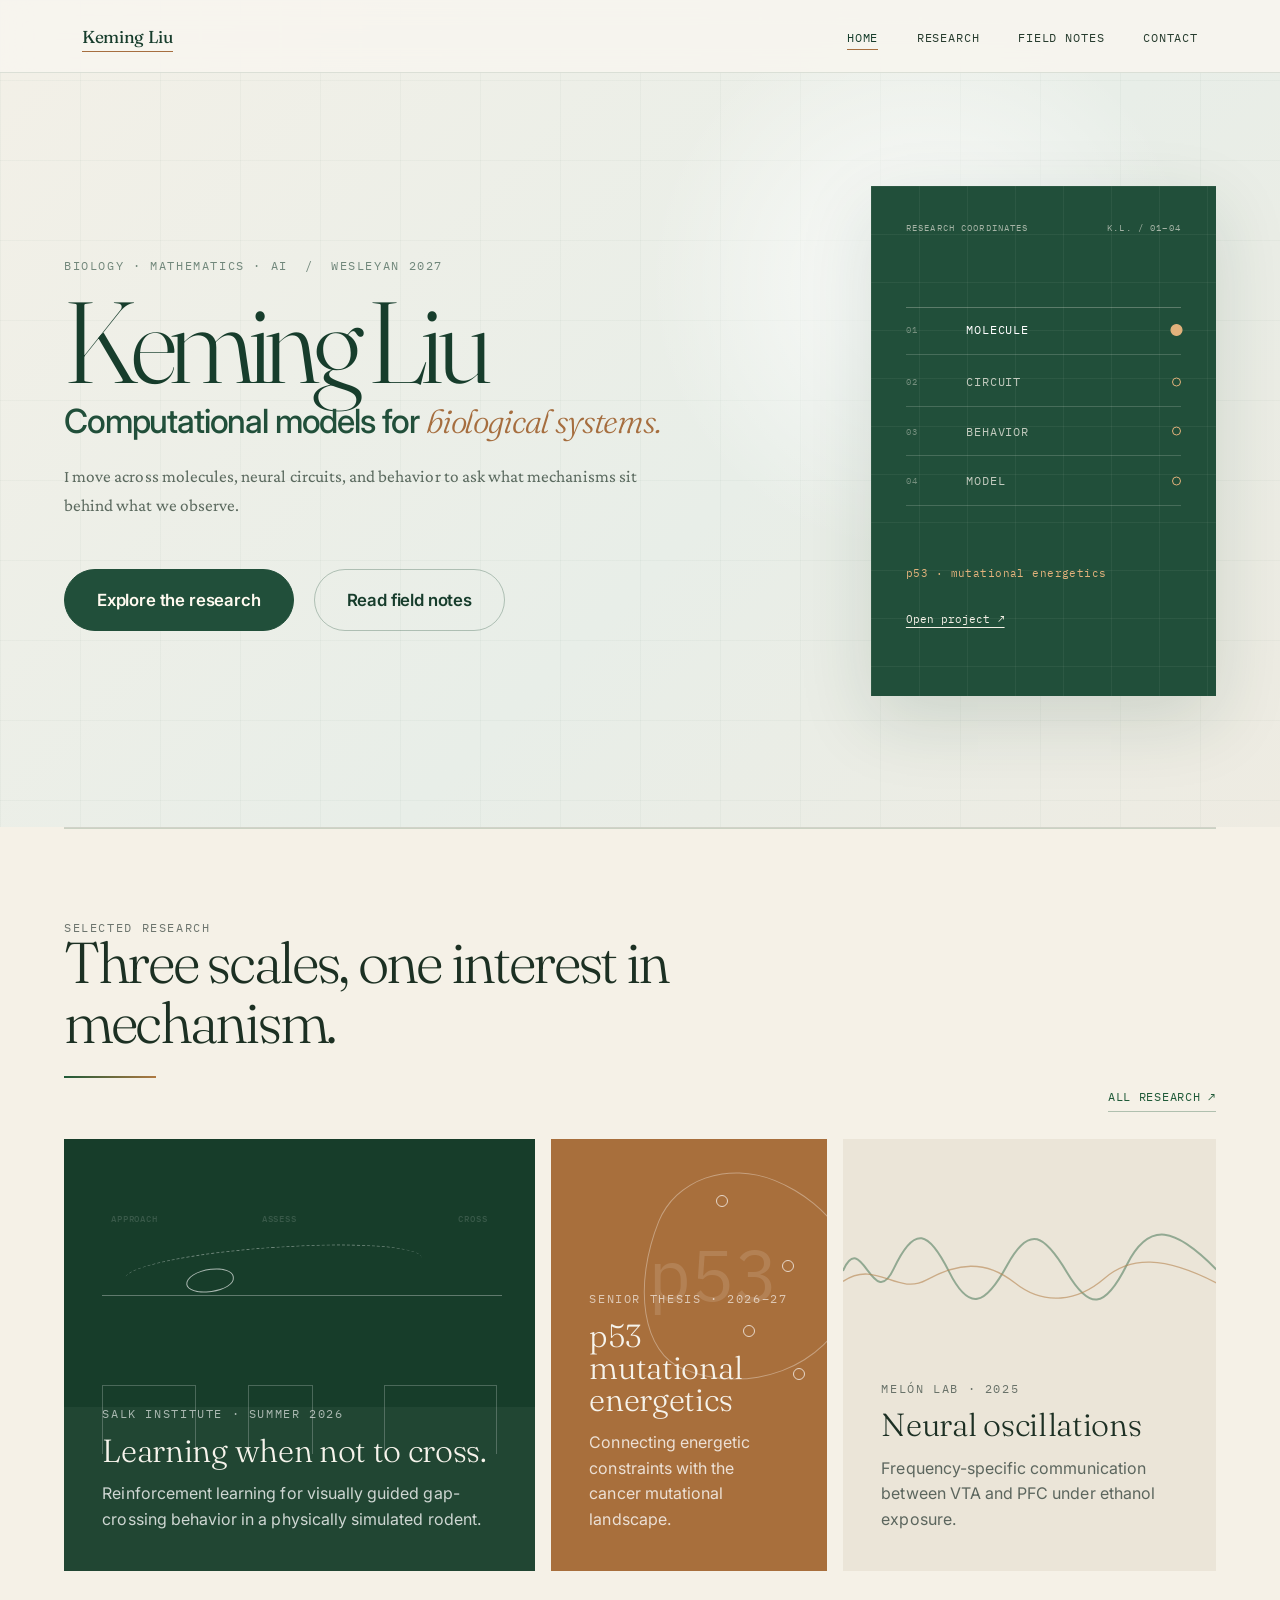
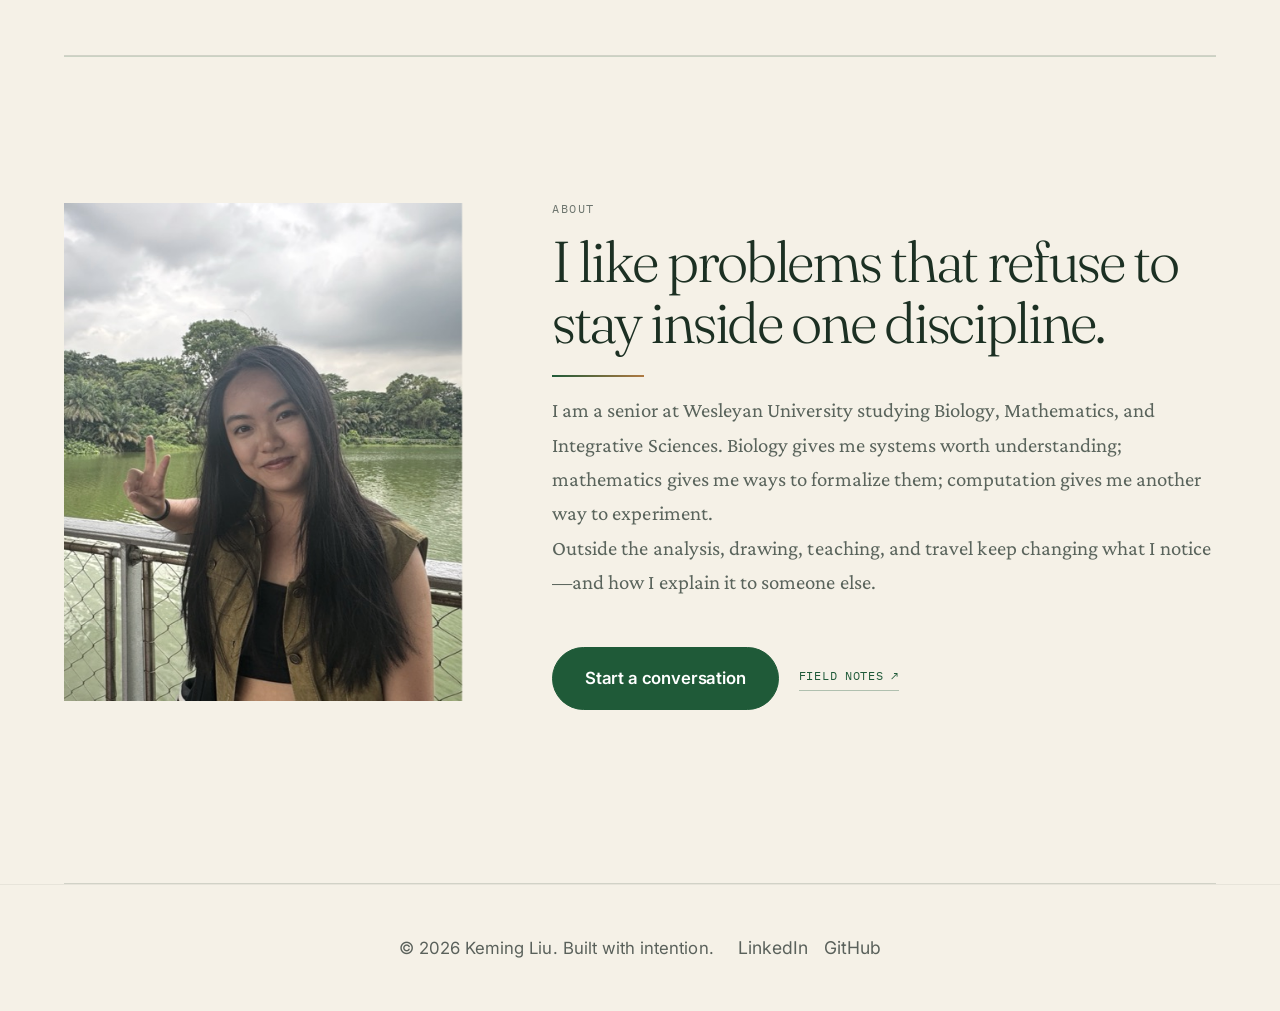
==== commit 8c244172: "Redesign Field Notes and improve research navigation" ====
--- a/index.html
+++ b/index.html
@@ -2461,7 +2461,7 @@
             color: var(--text);
         }
 
-        /* Collapsible (折叠区) */
+        /* Collapsible sections */
         .about-collapsible {
             margin-top: calc(var(--spacing) * 4);
         }
@@ -4205,6 +4205,8 @@
             html.home-snap #home .editorial-about-photo { transform:none!important; transition:none; }
         }
     </style>
+    <link rel="stylesheet" href="assets/site-refinements.css">
+    <link rel="stylesheet" href="assets/field-notes-index.css">
 </head>
 <body>
     <div class="scroll-progress" id="scroll-progress" aria-hidden="true"></div>
@@ -4243,12 +4245,15 @@
                         <span class="hero-observation-code">K.L. / 01–04</span>
                     </div>
                     <div class="hero-observation-axis">
-                        <button type="button" data-hero-caption="p53 · mutational energetics"><span>01</span>Molecule</button>
-                        <button type="button" data-hero-caption="VTA ↔ PFC · oscillatory communication"><span>02</span>Circuit</button>
-                        <button type="button" data-hero-caption="virtual rat · visually guided decisions"><span>03</span>Behavior</button>
-                        <button type="button" data-hero-caption="ML / RL · interpretation"><span>04</span>Model</button>
+                        <button type="button" class="is-active" aria-pressed="true" aria-controls="coordinate-preview" data-coordinate-project="p53" data-hero-caption="p53 · mutational energetics"><span>01</span>Molecule</button>
+                        <button type="button" aria-pressed="false" aria-controls="coordinate-preview" data-coordinate-project="vta-pfc" data-hero-caption="VTA ↔ PFC · neural oscillations"><span>02</span>Circuit</button>
+                        <button type="button" aria-pressed="false" aria-controls="coordinate-preview" data-coordinate-project="salk" data-hero-caption="Virtual rat · visually guided behavior"><span>03</span>Behavior</button>
+                        <button type="button" aria-pressed="false" aria-controls="coordinate-preview" data-coordinate-project="creativity" data-hero-caption="Creativity scoring · interpretable models"><span>04</span>Model</button>
                     </div>
-                    <p class="hero-observation-readout" aria-live="polite">Move across the scale to inspect a current question.</p>
+                    <div id="coordinate-preview">
+                        <p class="hero-observation-readout" aria-live="polite">p53 · mutational energetics</p>
+                        <a id="coordinate-project-link" class="coordinate-project-link" href="#projects" data-focus-project="p53" aria-label="Open project: p53 mutational energetics">Open project ↗</a>
+                    </div>
                 </div>
             </header>
 
@@ -4257,7 +4262,7 @@
                     <div><span class="editorial-index">SELECTED RESEARCH</span><h2 id="home-research-title">Three scales, one interest in mechanism.</h2></div>
                     <a href="#projects" data-page="projects" class="text-link">All research ↗</a>
                 </div>
-                <div class="editorial-projects">
+                <div class="editorial-projects" id="selected-projects" role="region" aria-label="Selected research projects" tabindex="0">
                     <a href="#projects" data-focus-project="salk" class="editorial-project editorial-project--lead">
                         <div class="fingerprint fp-rat" aria-hidden="true">
                             <span class="rat-track"></span><span class="rat-body"></span><span class="rat-path"></span>
@@ -4283,6 +4288,11 @@
                         <p>Frequency-specific communication between VTA and PFC under ethanol exposure.</p>
                     </a>
                 </div>
+            <div class="carousel-controls" role="group" aria-label="Browse selected research">
+                <button type="button" id="research-previous" aria-controls="selected-projects" aria-label="Previous selected project" disabled>← Previous</button>
+                <span id="research-position" role="status">1 / 3</span>
+                <button type="button" id="research-next" aria-controls="selected-projects" aria-label="Next selected project">Next →</button>
+            </div>
             </section>
 
             <section class="editorial-about reveal">
@@ -5089,112 +5099,44 @@
 
     <section id="reflections" class="page-section">
         <div class="container">
-            <span class="editorial-index">FIELD NOTES / 01–04</span>
-            <h2>Notes from outside the results section.</h2>
-            <p class="section-intro">Research, art, travel, and the quieter habits of attention that shape how I work.</p>
-
-            <div class="research-section">
-                <div class="writing-item clickable-card reveal" data-modal="modal-writing-pipelines">
-                    <div class="writing-text">
-                        <span class="reflection-mood">lab brain, tidy hands</span>
-                        <h4>When the Workflow Starts to Hold</h4>
-                        <p>I like the point when an analysis stops depending on memory and starts becoming something another person could follow.</p>
+            <header class="fn-masthead">
+                <div class="fn-edition"><span>Keming Liu / A personal notebook</span><span>Art · Inquiry · Encounter</span></div>
+                <div class="fn-heading-row">
+                    <h2>Field <em>Notes</em><span class="fn-asterisk" aria-hidden="true">✳</span></h2>
+                    <p>On making things,<br> questioning them,<br> and being changed by others.</p>
+                </div>
+                <div class="fn-index-line"><span>Three essays. Three ways of paying attention.</span><span aria-hidden="true">Scroll to explore ↓</span></div>
+            </header>
+            <div class="fn-collection">
+                <a class="fn-entry fn-art note-link" href="notes/learning-to-loosen-my-grip/" aria-labelledby="note-index-drawing">
+                    <div class="fn-art-frame"><img src="images/reflections/arts-in-the-flow-3.jpg" alt="A colored drawing of a reclining figure" width="1100" height="825"><span class="fn-image-label" aria-hidden="true">A study in form, light &amp; shadow</span></div>
+                    <div class="fn-entry-meta"><span>01 / Art &amp; learning</span><span>3 min read</span></div>
+                    <h3 id="note-index-drawing">Learning to<br> <em>Loosen My Grip</em></h3>
+                    <p>What if working harder is part of what makes a drawing stiff?</p>
+                    <span class="fn-read">Read the essay <span aria-hidden="true">↗</span></span>
+                </a>
+                <a class="fn-entry fn-inquiry note-link" href="notes/when-the-workflow-starts-to-hold/" aria-labelledby="note-index-pipelines">
+                    <div class="fn-entry-meta"><span>02 / Research practice</span><span>3 min read</span></div>
+                    <div class="fn-type-study" aria-hidden="true"><span>A note on trust</span><p>A workflow can hold.<br><em>An explanation<br>still has to earn it.</em></p><span class="fn-rule-mark">↳ question / revise / return</span></div>
+                    <h3 id="note-index-pipelines">When the Workflow Starts to Hold</h3>
+                    <p>Making an analysis repeatable is not the same as making its interpretation right.</p>
+                    <span class="fn-read">Read the essay <span aria-hidden="true">↗</span></span>
+                </a>
+                <a class="fn-entry fn-encounter note-link" href="notes/things-people-carry-for-one-another/" aria-labelledby="note-index-strangers">
+                    <div class="fn-travel-frame"><img src="images/reflections/people-carry-cover.jpg" alt="Keming with fellow travelers and local guides in the Amazon rainforest" width="1600" height="1200" loading="lazy"></div>
+                    <div class="fn-travel-copy">
+                        <div class="fn-entry-meta"><span>03 / Travel &amp; belonging</span><span>4 min read</span></div>
+                        <h3 id="note-index-strangers">Things People Carry<br> <em>for One Another</em></h3>
+                        <p>A returned phone. A table in the rainforest. A bracelet that outlasted the encounter.</p>
+                        <span class="fn-read">Read the essay <span aria-hidden="true">↗</span></span>
+                        <span class="fn-fragment">They did not solve anything for me.<br> They simply stayed.</span>
+                        <span class="fn-fragment-credit">From my travel journal</span>
                     </div>
-                    <img src="images/reflections/mastering-machine-1.jpg" alt="Reflection on making sense of complex questions" class="reflection-thumb">
-                </div>
-
-                <div class="writing-item clickable-card reveal" data-modal="modal-writing-drawing">
-                    <div class="writing-text">
-                        <span class="reflection-mood">less grip, more flow</span>
-                        <h4>Learning to Loosen My Grip</h4>
-                        <p>Art and music keep teaching me the same lesson: sometimes things get better the second I stop squeezing them so hard.</p>
-                    </div>
-                    <img src="images/reflections/arts-in-the-flow-1.jpg" alt="Arts in the Flow reflection" class="reflection-thumb">
-                </div>
-
-                <div class="writing-item clickable-card reveal" data-modal="modal-writing-multitask">
-                    <div class="writing-text">
-                        <span class="reflection-mood">many tabs open</span>
-                        <h4>Learning My Own Rhythm</h4>
-                        <p>I seem to do well when several lines of thought are open at once, as long as they still add up to a shape I can trust.</p>
-                    </div>
-                    <img src="images/reflections/mastering-machine-2.jpg" alt="Multitasking reflection" class="reflection-thumb">
-                </div>
-
-                <div class="writing-item clickable-card reveal" data-modal="modal-writing-strangers">
-                    <div class="writing-text">
-                        <span class="reflection-mood">small kindness travels</span>
-                        <h4>Things People Carry for One Another</h4>
-                        <p>Some of the people I remember most are the ones who entered a day briefly and made it easier.</p>
-                    </div>
-                    <img src="images/reflections/people-carry-cover.jpg" alt="Keming with fellow travelers and local guides in the Amazon rainforest" class="reflection-thumb">
-                </div>
+                </a>
             </div>
+            <p class="fn-colophon">Written between the work. Not everything needs to become a result.</p>
         </div>
     </section>
-
-    <!-- Reflection Detail Modals -->
-    <div id="modal-writing-multitask" class="detail-modal">
-        <div class="detail-content">
-            <button class="detail-close" data-close aria-label="Close">×</button>
-            <h1>Learning My Own Rhythm</h1>
-            <p>At Wesleyan, I started noticing that I rarely learn in a single lane for very long. My semesters have often included science, mathematics, art, music, and language work all at once, alongside jobs, mentoring, and projects that asked for different kinds of attention.</p>
-            <p>At first, I mostly experienced that range as pressure. I wanted to do everything well, and I tended to respond by tightening up. Over time, I have become more interested in a different question: not how to fit more in, but how to keep different commitments in conversation without flattening any of them.</p>
-            <p>That shift has changed how I think about busyness. I still like full days, but I care more now about whether the pace has structure. When it does, moving between research, teaching, and creative work feels less like fragmentation and more like a way of keeping my mind awake.</p>
-            <p>I work best with some range in my life, as long as the range still has form. That has become one of the quiet conditions for doing my strongest work.</p>
-        </div>
-    </div>
-
-    <div id="modal-writing-pipelines" class="detail-modal">
-        <div class="detail-content">
-            <button class="detail-close" data-close aria-label="Close">×</button>
-            <h1>When the Workflow Starts to Hold</h1>
-            <img src="images/reflections/mastering-machine-1.jpg" alt="Workflow and analysis setup for neuroscience and machine learning projects" class="reflection-photo" onerror="this.style.display='none'">
-            <p>I usually know a workflow is improving when I stop being afraid to touch it. At the beginning of an analysis, one change can break something three steps later, and part of the logic may still live only in my memory. I like finding those fragile points and slowly making the path easier to follow, rerun, and revise.</p>
-            <p>In my neuroscience work, an analysis can move through Brainstorm, MATLAB, Python, and R before it becomes a figure. The difficult part is not simply getting each method to run. It is keeping track of what changed between steps and whether the final result still answers the biological question that started the analysis. When I revise a pipeline, I keep returning to that thread.</p>
-            <img src="images/reflections/mastering-machine-2.jpg" alt="Presenting Statistical Approaches for Neural Oscillation and Social Behavior Analysis project" class="reflection-photo" onerror="this.style.display='none'">
-            <p class="reflection-caption">Presenting “Statistical Approaches for Neural Oscillation and Social Behavior Analysis in the Ventral Tegmental Area” at Exley Science Center, Wesleyan University, Middletown, CT</p>
-            <p>I approach machine-learning results in a similar way. A score alone does not tell me enough; I want to know what the model seems to be using, how stable that pattern is, and what the figure might tempt a reader to conclude too quickly. Interpretation changes what I check, not just how I describe the result afterward.</p>
-            <p>This is also where design enters my research. While making a figure or poster, I think about what someone will notice first, what comparison should be easy, and what needs more explanation. Alignment, spacing, hierarchy, and color are small choices, but together they can reveal whether I understand the analysis well enough to guide another person through it.</p>
-        </div>
-    </div>
-
-    <div id="modal-writing-drawing" class="detail-modal">
-        <div class="detail-content">
-            <button class="detail-close" data-close aria-label="Close">×</button>
-            <h1>Arts in the Flow</h1>
-            <img src="images/reflections/arts-in-the-flow-1.jpg" alt="Self-portrait assignment in drawing class" class="reflection-photo" onerror="this.style.display='none'">
-            <p>When I first came to Wesleyan, I signed up for Drawing I without having done anything close to serious drawing before. I thought drawing was mostly about control: getting every line right, correcting mistakes, and working until the picture looked “perfect.” Then we were assigned a life-size self-portrait, and I threw myself into it.</p>
-            <p>I spent hours moving between the mirror and the huge sheet of paper. Sometimes I erased the same part of my face five or six times because it still did not look right. I was working hard, but I was also fighting with the drawing. At the time, those felt like the same thing.</p>
-            <p>One day, my professor came by, looked at what I was doing, and said softly, "It's not about how much time you spend or how many details you fix. It's about the flow of the whole drawing." That stopped me.</p>
-            <p>I stepped back. Instead of returning immediately to the face, I looked at how the lines connected and how the figure occupied the page. The drawing was still imperfect, but it became less stiff. It finally had some air in it.</p>
-            <img src="images/reflections/arts-in-the-flow-3.jpg" alt="Jazz vocal practice and improvisation reflection" class="reflection-photo" onerror="this.style.display='none'">
-            <p>Later, in private jazz vocal lessons, I ran into the same problem. During improvisation, I tried to plan the notes that would sound “right,” and the result sounded rigid. My professor asked me to stop constructing the phrase and let it come out more naturally. I understood the instruction before I could actually follow it.</p>
-            <p>I still have a competitive streak, and I still dislike leaving something in a state of “not good enough.” Stepping back does not come naturally to me. But drawing and singing have made me more willing to notice when effort has turned into gripping—and to leave a little room for something I did not plan.</p>
-        </div>
-    </div>
-
-    <div id="modal-writing-strangers" class="detail-modal">
-        <div class="detail-content">
-            <button class="detail-close" data-close aria-label="Close">×</button>
-            <h1>Things People Carry for One Another</h1>
-            <figure class="reflection-figure reflection-figure--cover">
-                <img src="images/reflections/people-carry-cover.jpg" alt="Keming with fellow travelers and local guides in the Amazon rainforest" class="reflection-photo">
-                <figcaption>With fellow travelers and local guides in the Amazon rainforest.</figcaption>
-            </figure>
-            <p>On the afternoon I finished my abstract algebra final, I walked out of the classroom feeling emptied out by the semester. I graded some assignments, bought a drink, and started heading home to pack for Peru. Outside Allbritton, I realized that my phone was gone.</p>
-            <p>I retraced my steps and then ran home to open Find My. Someone had found the phone and brought it to Olin Library. I never learned who. A stranger had noticed something I lost, carried it across campus, and left it somewhere I could find it again.</p>
-            <p>A few days later, during a layover in Lima, I saw another Chinese traveler struggling to communicate with airport staff about her missing bag. I stopped to translate and helped her figure out where it had gone. While we were looking, I kept thinking that if my mother were alone and anxious in an unfamiliar airport, I would hope someone nearby would do the same for her.</p>
-            <p>On a later flight, I sat beside an older couple. We talked for a while, and before leaving, the woman opened her bag and showed me several bracelets she had made. She asked me to choose one. I picked the bracelet that said “Journey,” and she handed it to me as casually as if people gave handmade objects to strangers every day.</p>
-            <p>These encounters were small. I did not become close friends with any of these people, and most of us never exchanged contact information. Still, I remember them as clearly as some of the places I traveled to.</p>
-            <p>The returned phone, the recovered bag, and the bracelet did not carry the weight of lifelong relationships. They mattered precisely because nobody was obligated to do anything. For a few minutes, one person noticed what another person needed and decided to help carry it.</p>
-            <figure class="reflection-figure reflection-figure--portrait">
-                <img src="images/reflections/journey-bracelet.jpg" alt="Keming wearing the Journey bracelet given to her by a fellow traveler" class="reflection-photo">
-                <figcaption>The “Journey” bracelet, given to me by a fellow traveler.</figcaption>
-            </figure>
-            <p>I still have the bracelet. It reminds me that many days are held together by people who enter them briefly and then disappear.</p>
-        </div>
-    </div>
 
     <!-- Contact Section -->
     <section id="contact" class="page-section">
@@ -5252,8 +5194,7 @@
         
         function showPage(pageName) {
             // Close any open project modals first
-            closeProject();
-            closeDetails();
+            closeProject(false);
             document.documentElement.classList.toggle('home-snap', pageName === 'home');
             
             pages.forEach(page => {
@@ -5267,7 +5208,7 @@
                 updateNavState(pageName);
                 window.scrollTo({ top: 0, behavior: 'smooth' });
             } else {
-                const homePage = document.getElementById('home');
+                    const homePage = document.getElementById('home');
                 if (homePage) {
                     homePage.classList.add('active');
                     document.body.dataset.page = 'home';
@@ -5292,7 +5233,7 @@
         
         // Handle browser back/forward buttons
         window.addEventListener('popstate', (e) => {
-            const pageName = e.state?.page || 'home';
+            const pageName = e.state?.page || window.location.hash.slice(1) || 'home';
             showPage(pageName);
         });
         
@@ -5306,13 +5247,21 @@
         (function setupEditorialInteractions() {
             const hero = document.querySelector('#home .editorial-hero');
             const readout = document.querySelector('.hero-observation-readout');
+            const projectLink = document.getElementById('coordinate-project-link');
             const coordinateButtons = Array.from(document.querySelectorAll('[data-hero-caption]'));
             const reducedMotion = window.matchMedia('(prefers-reduced-motion: reduce)').matches;
 
             coordinateButtons.forEach(button => {
                 const activate = () => {
-                    coordinateButtons.forEach(item => item.classList.toggle('is-active', item === button));
+                    coordinateButtons.forEach(item => {
+                        item.classList.toggle('is-active', item === button);
+                        item.setAttribute('aria-pressed', item === button ? 'true' : 'false');
+                    });
                     if (readout) readout.textContent = button.dataset.heroCaption || '';
+                    if (projectLink) {
+                        projectLink.dataset.focusProject = button.dataset.coordinateProject;
+                        projectLink.setAttribute('aria-label', 'Open project: ' + button.dataset.heroCaption);
+                    }
                 };
                 button.addEventListener('mouseenter', activate);
                 button.addEventListener('focus', activate);
@@ -5375,6 +5324,20 @@
             update();
         })();
 
+        // A chapter that grows beyond the available screen must remain freely readable.
+        (function setupAdaptiveChapterSnap() {
+            const chapters = Array.from(document.querySelectorAll('#home .editorial-hero, #home .home-research, #home .editorial-about'));
+            const update = () => {
+                if (document.body.dataset.page !== 'home') return;
+                const available = innerHeight - 72;
+                document.documentElement.classList.toggle('snap-relaxed',
+                    chapters.some(chapter => chapter.getBoundingClientRect().height > available + 12));
+            };
+            const observer = new ResizeObserver(update);
+            chapters.forEach(chapter => observer.observe(chapter));
+            window.addEventListener('resize', update);
+        })();
+
         // Project filtering
         const filterTags = document.querySelectorAll('.filter-tag');
         const projectCards = document.querySelectorAll('.project-card');
@@ -5423,20 +5386,26 @@
         }
         
         filterTags.forEach(tag => {
+            tag.setAttribute('aria-pressed', tag.classList.contains('active') ? 'true' : 'false');
             tag.addEventListener('click', (e) => {
                 e.preventDefault();
                 e.stopPropagation();
                 const filter = tag.getAttribute('data-filter');
                 
                 // Update active state
-                filterTags.forEach(t => t.classList.remove('active'));
+                filterTags.forEach(t => {
+                    t.classList.remove('active');
+                    t.setAttribute('aria-pressed', 'false');
+                });
                 tag.classList.add('active');
+                tag.setAttribute('aria-pressed', 'true');
+                document.querySelector('.projects-grid').classList.toggle('is-filtered', filter !== 'all');
                 
                 // Filter projects
                 projectCards.forEach(card => {
                     const categories = card.getAttribute('data-categories');
                     if (filter === 'all' || categories.includes(filter)) {
-                        card.style.display = 'block';
+                        card.style.display = '';
                     } else {
                         card.style.display = 'none';
                     }
@@ -5457,59 +5426,80 @@
             });
         });
 
-        function openProjectModal(projectId) {
-            const modal = document.getElementById(`project-${projectId}`);
-            if (modal) {
-                modal.classList.add('active');
-                document.body.style.overflow = 'hidden';
-            }
-        }
-
-        // Homepage focus cards -> matching project detail
+        let projectReturnTarget = null;
+        let projectPreviousOverflow = '';
+        const publishedProjects = Array.from(projectCards).map(card => ({
+            id: card.dataset.project,
+            title: card.querySelector('h3').textContent.replace(/^(ML|CB|N)/, '').trim()
+        }));
+        // Use detail headings so decorative card badges never become part of a title.
+        publishedProjects.forEach(project => {
+            project.title = document.querySelector('#project-' + project.id + ' h1').textContent;
+        });
+
+        function setProjectBackgroundInert(value) {
+            document.querySelectorAll('.page-section, body > nav, body > footer').forEach(el => {
+                el.inert = value;
+            });
+            document.documentElement.classList.toggle('project-open', value);
+        }
+
+        function openProjectModal(projectId, trigger) {
+            const modal = document.getElementById('project-' + projectId);
+            if (!modal || !publishedProjects.some(project => project.id === projectId)) return;
+            const existing = document.querySelector('.project-detail.active');
+            if (!existing) {
+                projectReturnTarget = trigger || document.activeElement;
+                projectPreviousOverflow = document.body.style.overflow;
+            }
+            document.querySelectorAll('.project-detail.active').forEach(other => {
+                other.classList.remove('active');
+            });
+            setProjectBackgroundInert(true);
+            modal.classList.add('active');
+            modal.scrollTop = 0;
+            document.body.style.overflow = 'hidden';
+            const close = modal.querySelector('.close-btn');
+            if (close) close.textContent = document.body.dataset.page === 'home'
+                ? '← Back to homepage' : '← Back to research';
+            const title = modal.querySelector('h1');
+            title.setAttribute('tabindex', '-1');
+            requestAnimationFrame(() => {
+                if (modal.classList.contains('active')) title.focus({ preventScroll: true });
+            });
+        }
+
+        // Open in place; closing returns to the same card and scroll position.
         focusProjectLinks.forEach(link => {
             link.addEventListener('click', (e) => {
                 e.preventDefault();
-                e.stopPropagation();
-                const projectId = link.getAttribute('data-focus-project');
-                showPage('projects');
-                history.pushState({ page: 'projects' }, '', '#projects');
-                if (projectId) {
-                    requestAnimationFrame(() => openProjectModal(projectId));
-                }
+                openProjectModal(link.dataset.focusProject, link);
             });
         });
-
-        // Project detail modal
         projectCards.forEach(card => {
             card.addEventListener('click', (e) => {
                 e.preventDefault();
-                e.stopPropagation();
-                const projectId = card.getAttribute('data-project');
-                openProjectModal(projectId);
+                openProjectModal(card.dataset.project, card);
             });
         });
 
-        function closeProject() {
-            const modals = document.querySelectorAll('.project-detail');
-            modals.forEach(modal => {
-                modal.classList.remove('active');
-            });
-            document.body.style.overflow = 'auto';
-        }
-
-        // Research/Writing detail modals
-        const detailCards = document.querySelectorAll('.clickable-card');
-        const detailModals = document.querySelectorAll('.detail-modal');
-        const timelineNodes = document.querySelectorAll('.timeline-node');
-
-        function makeKeyboardClickable(elements, opensModal = false) {
+        function closeProject(restoreFocus = true) {
+            const wasOpen = document.querySelector('.project-detail.active');
+            document.querySelectorAll('.project-detail.active').forEach(modal => modal.classList.remove('active'));
+            setProjectBackgroundInert(false);
+            if (!wasOpen) return;
+            document.body.style.overflow = projectPreviousOverflow;
+            const target = projectReturnTarget;
+            projectReturnTarget = null;
+            if (restoreFocus && target && target.isConnected) target.focus({ preventScroll: true });
+        }
+
+        function makeKeyboardClickable(elements) {
             elements.forEach(el => {
                 el.setAttribute('tabindex', '0');
                 el.setAttribute('role', 'button');
-                if (opensModal) {
-                    el.setAttribute('aria-haspopup', 'dialog');
-                }
-                el.addEventListener('keydown', (e) => {
+                if (el.dataset.project) el.setAttribute('aria-haspopup', 'dialog');
+                el.addEventListener('keydown', e => {
                     if (e.key === 'Enter' || e.key === ' ') {
                         e.preventDefault();
                         el.click();
@@ -5517,73 +5507,80 @@
                 });
             });
         }
-
-        makeKeyboardClickable(projectCards, true);
-        makeKeyboardClickable(detailCards, true);
-        makeKeyboardClickable(timelineNodes);
-
-        function closeDetails() {
-            detailModals.forEach(modal => modal.classList.remove('active'));
-            document.body.style.overflow = 'auto';
-        }
-
-        // Experience reel: tap/click to pause on touch devices
-        const brandMarquee = document.querySelector('.brand-marquee');
-        if (brandMarquee) {
-            brandMarquee.addEventListener('click', () => {
-                brandMarquee.classList.toggle('is-paused');
+        makeKeyboardClickable(projectCards);
+        makeKeyboardClickable(document.querySelectorAll('.timeline-node'));
+
+        // Sequential browsing follows the seven published entries, excluding retired projects.
+        publishedProjects.forEach((project, index) => {
+            const modal = document.getElementById('project-' + project.id);
+            const stepper = document.createElement('div');
+            stepper.className = 'project-stepper';
+            stepper.setAttribute('role', 'group');
+            stepper.setAttribute('aria-label', 'Browse research projects');
+            [-1, 1].forEach(direction => {
+                const destination = publishedProjects[index + direction];
+                const button = document.createElement('button');
+                button.type = 'button';
+                button.className = direction < 0 ? 'project-previous' : 'project-next';
+                const label = document.createElement('span');
+                label.textContent = direction < 0 ? '← Previous project' : 'Next project →';
+                const title = document.createElement('strong');
+                title.textContent = destination ? destination.title
+                    : (direction < 0 ? 'First project' : 'Last project');
+                button.append(label, title);
+                button.disabled = !destination;
+                if (destination) button.addEventListener('click', () => openProjectModal(destination.id));
+                stepper.append(button);
             });
-        }
-
-
-        detailCards.forEach(card => {
-            card.addEventListener('click', (e) => {
-                e.preventDefault();
-                e.stopPropagation();
-                const modalId = card.getAttribute('data-modal');
-                const modal = document.getElementById(modalId);
-                if (modal) {
-                    closeDetails();
-                    closeProject();
-                    modal.classList.add('active');
-                    document.body.style.overflow = 'hidden';
+            modal.querySelector('.project-content').append(stepper);
+        });
+        document.querySelectorAll('.close-btn').forEach(btn => {
+            btn.addEventListener('click', () => closeProject());
+        });
+        document.addEventListener('keydown', e => {
+            if (e.key === 'Escape') closeProject();
+        });
+
+        (function setupResearchCarousel() {
+            const track = document.getElementById('selected-projects');
+            const previous = document.getElementById('research-previous');
+            const next = document.getElementById('research-next');
+            const position = document.getElementById('research-position');
+            const cards = Array.from(track.querySelectorAll('.editorial-project'));
+            const reducedMotion = window.matchMedia('(prefers-reduced-motion: reduce)');
+            let activeIndex = 0;
+            function refresh() {
+                const left = track.getBoundingClientRect().left;
+                let distance = Infinity;
+                cards.forEach((card, index) => {
+                    const candidate = Math.abs(card.getBoundingClientRect().left - left);
+                    if (candidate < distance) { distance = candidate; activeIndex = index; }
+                });
+                previous.disabled = activeIndex === 0;
+                next.disabled = activeIndex === cards.length - 1;
+                position.textContent = (activeIndex + 1) + ' / ' + cards.length;
+            }
+            function move(direction) {
+                const index = Math.max(0, Math.min(cards.length - 1, activeIndex + direction));
+                const target = cards[index];
+                track.scrollTo({
+                    left: track.scrollLeft + target.getBoundingClientRect().left - track.getBoundingClientRect().left,
+                    behavior: reducedMotion.matches ? 'instant' : 'smooth'
+                });
+            }
+            previous.addEventListener('click', () => move(-1));
+            next.addEventListener('click', () => move(1));
+            track.addEventListener('scroll', refresh, { passive: true });
+            track.addEventListener('keydown', e => {
+                if (e.target !== track) return;
+                if (e.key === 'ArrowRight' || e.key === 'ArrowLeft') {
+                    e.preventDefault();
+                    move(e.key === 'ArrowRight' ? 1 : -1);
                 }
             });
-        });
-
-        detailModals.forEach(modal => {
-            modal.addEventListener('click', (e) => {
-                if (e.target === modal) {
-                    closeDetails();
-                }
-            });
-        });
-
-        document.querySelectorAll('.detail-close').forEach(btn => {
-            btn.addEventListener('click', (e) => {
-                e.preventDefault();
-                e.stopPropagation();
-                closeDetails();
-            });
-        });
-        
-        // Attach close button handlers
-        document.querySelectorAll('.close-btn').forEach(btn => {
-            btn.addEventListener('click', (e) => {
-                e.preventDefault();
-                e.stopPropagation();
-                closeProject();
-                closeDetails();
-            });
-        });
-
-        // Close modal on Escape key
-        document.addEventListener('keydown', (e) => {
-            if (e.key === 'Escape') {
-                closeProject();
-                closeDetails();
-            }
-        });
+            new ResizeObserver(refresh).observe(track);
+            refresh();
+        })();
 
         // Scroll reveal animations
         const revealElements = document.querySelectorAll('.reveal');
@@ -5868,55 +5865,29 @@
             });
         })();
 
-        // --- Modal accessibility: dialog semantics + focus management ---
+        // Dialog semantics and keyboard containment; focus restoration is handled on close.
         (function setupModalA11y() {
-            const dialogs = Array.from(document.querySelectorAll('.detail-modal, .project-detail'));
-            if (!dialogs.length) return;
-            const FOCUSABLE = 'a[href], button:not([disabled]), textarea, input, select, video[controls], [tabindex]:not([tabindex="-1"])';
-            const isOpen = (d) => d.classList.contains('active');
-
-            dialogs.forEach(d => {
-                d.setAttribute('role', 'dialog');
-                d.setAttribute('aria-modal', 'true');
-                const h1 = d.querySelector('h1');
-                if (h1) {
-                    if (!h1.id) h1.id = d.id + '-title';
-                    d.setAttribute('aria-labelledby', h1.id);
+            const dialogs = Array.from(document.querySelectorAll('.project-detail'));
+            const selector = 'a[href], button:not([disabled]), textarea, input, select, video[controls], [tabindex]:not([tabindex="-1"])';
+            dialogs.forEach(dialog => {
+                dialog.setAttribute('role', 'dialog');
+                dialog.setAttribute('aria-modal', 'true');
+                const title = dialog.querySelector('h1');
+                title.id = dialog.id + '-title';
+                dialog.setAttribute('aria-labelledby', title.id);
+            });
+            document.addEventListener('keydown', e => {
+                if (e.key !== 'Tab') return;
+                const open = dialogs.find(dialog => dialog.classList.contains('active'));
+                if (!open) return;
+                const controls = Array.from(open.querySelectorAll(selector)).filter(el => el.getClientRects().length > 0);
+                if (!controls.length) return;
+                const first = controls[0], last = controls[controls.length - 1];
+                if (e.shiftKey && (document.activeElement === first || !controls.includes(document.activeElement))) {
+                    e.preventDefault(); last.focus();
+                } else if (!e.shiftKey && (document.activeElement === last || !controls.includes(document.activeElement))) {
+                    e.preventDefault(); first.focus();
                 }
-            });
-
-            // Remember what opened a dialog so focus can return there on close
-            let lastTrigger = null;
-            document.addEventListener('pointerdown', (e) => {
-                const t = e.target.closest('.clickable-card, .project-card, .focus-card-link, [data-project]');
-                if (t) lastTrigger = t;
-            }, true);
-
-            // Move focus in on open, return focus on close
-            const obs = new MutationObserver((muts) => {
-                muts.forEach(m => {
-                    const d = m.target;
-                    if (isOpen(d)) {
-                        const target = d.querySelector('.detail-close, .close-btn') || d;
-                        setTimeout(() => target.focus({ preventScroll: true }), 40);
-                    } else if (lastTrigger) {
-                        const t = lastTrigger; lastTrigger = null;
-                        setTimeout(() => { if (t && t.focus) t.focus({ preventScroll: true }); }, 40);
-                    }
-                });
-            });
-            dialogs.forEach(d => obs.observe(d, { attributes: true, attributeFilter: ['class'] }));
-
-            // Trap Tab within the open dialog
-            document.addEventListener('keydown', (e) => {
-                if (e.key !== 'Tab') return;
-                const open = dialogs.find(isOpen);
-                if (!open) return;
-                const f = Array.from(open.querySelectorAll(FOCUSABLE)).filter(el => el.offsetParent !== null);
-                if (!f.length) return;
-                const first = f[0], last = f[f.length - 1];
-                if (e.shiftKey && document.activeElement === first) { e.preventDefault(); last.focus(); }
-                else if (!e.shiftKey && document.activeElement === last) { e.preventDefault(); first.focus(); }
             });
         })();
     </script>
--- a/assets/site-refinements.css
+++ b/assets/site-refinements.css
@@ -0,0 +1,56 @@
+/* Research navigation refinements; Field Notes uses its own stylesheets. */
+
+/* Make the research coordinates a route into a specific project. */
+#coordinate-preview { min-height: 6rem; }
+#home .coordinate-project-link {
+    display: inline-flex; align-items: center; min-height: 44px;
+    color: #f5f1e7; font: .7rem 'IBM Plex Mono', monospace;
+    text-underline-offset: .4em;
+}
+#home .coordinate-project-link:hover { color: #e2b27c; }
+#home .hero-observation a:focus-visible,
+#home .hero-observation button:focus-visible { outline-color: #f5f1e7; }
+#selected-projects:focus-visible { outline: 2px solid #214f3a; outline-offset: 4px; }
+.carousel-controls { display: none; }
+
+/* Read and browse project details without losing the page underneath. */
+html.project-open { scroll-snap-type: none !important; }
+.project-detail .project-content h1:focus { outline: none; }
+.project-stepper {
+    display: grid; grid-template-columns: 1fr 1fr; gap: 2rem;
+    border-top: 1px solid #cbd2c6; margin-top: 3.5rem; padding-top: 1.5rem;
+}
+.project-stepper button {
+    display: block; background: transparent; border: 0;
+    padding: 1rem 0; text-align: left; color: #214f3a; cursor: pointer;
+}
+.project-stepper button span { display: block; font: .65rem 'IBM Plex Mono', monospace; text-transform: uppercase; letter-spacing: .05em; margin-bottom: .7rem; }
+.project-stepper button strong { display: block; font: 400 1.3rem/1.3 'Fraunces', serif; }
+.project-stepper button:hover:not(:disabled) strong { text-decoration: underline; text-underline-offset: .2em; }
+.project-stepper button:disabled { color: #697068; opacity: .65; cursor: default; }
+#projects .projects-grid.is-filtered { grid-auto-flow: row; }
+#projects .projects-grid.is-filtered .project-card { grid-column: span 6; }
+
+/* Preserve desktop chapters; allow long content, zoom, and small screens to flow. */
+html.home-snap.snap-relaxed { scroll-snap-type: y proximity; }
+@media (max-width: 980px) {
+    html.home-snap, html.home-snap.snap-relaxed { scroll-snap-type: none; }
+    html.home-snap #home .editorial-projects { scroll-snap-type: x mandatory; scroll-padding: 0; padding-right: 1rem; }
+    html.home-snap #home .editorial-project { scroll-snap-align: start; }
+    .carousel-controls {
+        display: flex; align-items: center; justify-content: space-between;
+        gap: 1rem; margin-top: 1rem;
+    }
+    .carousel-controls button { min-height: 44px; padding: .5rem .75rem; background: transparent; border: 1px solid #9cae9d; color: #214f3a; font: .72rem 'Inter', sans-serif; cursor: pointer; }
+    .carousel-controls button:disabled { opacity: .45; cursor: default; }
+    .carousel-controls button:hover:not(:disabled) { background: #dce5dd; }
+    .carousel-controls span { color: #59665e; font: .7rem 'IBM Plex Mono', monospace; }
+}
+@media (max-width: 600px) {
+    .project-stepper { gap: 1.1rem; }
+    .project-stepper button strong { font-size: 1.05rem; }
+}
+@media (prefers-reduced-motion: reduce) {
+    html.home-snap, html.home-snap.snap-relaxed { scroll-snap-type: none; scroll-behavior: auto; }
+    #home .editorial-projects { scroll-behavior: auto; }
+}
--- a/assets/field-notes-index.css
+++ b/assets/field-notes-index.css
@@ -0,0 +1,83 @@
+/* A small editorial collection, deliberately distinct from the research index. */
+#reflections.page-section { background: #f4f0e7; padding: 112px 0 60px; color: #263e33; }
+#reflections.page-section > .container { max-width: 1240px; padding: 0 48px; }
+#reflections .fn-masthead { margin-bottom: 54px; }
+#reflections .fn-edition, #reflections .fn-entry-meta, #reflections .fn-index-line {
+    display: flex; justify-content: space-between; gap: 16px;
+    font: 400 10px/1.7 'IBM Plex Mono', monospace; letter-spacing: .07em; text-transform: uppercase;
+}
+#reflections .fn-edition { border-bottom: 1px solid #a6ada0; padding-bottom: 16px; color: #586557; }
+#reflections .fn-heading-row { display: flex; align-items: center; justify-content: space-between; gap: 28px; padding: 24px 0 32px; }
+#reflections .fn-heading-row h2 { margin: 0; padding: 0; position: relative; color: #263e33; font: 300 clamp(70px, 9.2vw, 128px)/1.04 'Fraunces', serif; letter-spacing: -.065em; white-space: nowrap; }
+#reflections .fn-heading-row h2::after { display: none; }
+#reflections em { font-family: 'Crimson Pro', Georgia, serif; font-weight: 400; }
+#reflections .fn-asterisk { display: inline-block; font: 300 .42em/1 Georgia, serif; color: #a0583b; vertical-align: top; margin: .15em 0 0 .17em; }
+#reflections .fn-heading-row > p { margin: 0; font: 400 17px/1.6 'Crimson Pro', Georgia, serif; color: #596153; }
+#reflections .fn-index-line { padding-top: 15px; border-top: 1px solid #a6ada0; text-transform: none; letter-spacing: 0; color: #626857; }
+#reflections .fn-collection { display: grid; grid-template-columns: repeat(12, minmax(0, 1fr)); column-gap: 7%; row-gap: 96px; }
+#reflections .fn-entry { color: #263e33; text-decoration: none; min-width: 0; }
+#reflections .fn-art { grid-column: 1 / 8; }
+#reflections .fn-inquiry { grid-column: 8 / -1; margin-top: 105px; }
+#reflections .fn-entry-meta { color: #646552; margin: 23px 0 14px; font-size: 10px; letter-spacing: .025em; }
+#reflections .fn-entry h3 { margin: 0 0 14px; font: 300 clamp(32px, 3.5vw, 49px)/1.1 'Fraunces', serif; letter-spacing: -.04em; text-wrap: balance; }
+#reflections .fn-entry h3 em { font-size: 1.12em; line-height: .95; }
+#reflections .fn-entry > p, #reflections .fn-travel-copy > p { max-width: 39ch; font: 400 16px/1.65 'Inter', sans-serif; margin: 0; color: #566153; }
+#reflections .fn-read { display: inline-flex; align-items: center; gap: 25px; font: 400 11px/1.5 'IBM Plex Mono', monospace; padding: 17px 0 9px; border-bottom: 1px solid #919a88; margin-top: 12px; }
+#reflections .fn-read > span { font-size: 19px; transition: transform .25s ease; }
+#reflections .fn-entry:hover .fn-read > span, #reflections .fn-entry:focus-visible .fn-read > span { transform: translate(3px, -3px); }
+#reflections .fn-entry:focus-visible { outline: 2px solid #a0583b; outline-offset: 10px; }
+#reflections .fn-art-frame { position: relative; padding: 18px 18px 47px; background: #e5dece; }
+#reflections .fn-art-frame img { width: 100%; height: auto; display: block; transition: filter .35s ease; }
+#reflections .fn-image-label { position: absolute; bottom: 15px; left: 18px; color: #635c4f; font: 9px/1.5 'IBM Plex Mono', monospace; }
+#reflections .fn-type-study { background: #304c3e; color: #f4f0e7; padding: 30px; margin: 0 0 26px; min-height: 340px; display: flex; flex-direction: column; justify-content: space-between; }
+#reflections .fn-type-study > span { font: 9px/1.6 'IBM Plex Mono', monospace; letter-spacing: .04em; }
+#reflections .fn-type-study > p { color: #f4f0e7; margin: 32px 0; font: 300 clamp(30px, 3vw, 42px)/1.14 'Fraunces', serif; letter-spacing: -.035em; }
+#reflections .fn-type-study em { color: #e4ca9f; font-size: 1.1em; }
+#reflections .fn-inquiry .fn-entry-meta { margin-top: 0; }
+#reflections .fn-inquiry h3 { font-size: clamp(29px, 2.6vw, 37px); }
+#reflections .fn-rule-mark { border-top: 1px solid #829281; padding-top: 13px; }
+#reflections .fn-encounter { grid-column: 1 / -1; display: grid; grid-template-columns: 1.12fr 1fr; gap: 7%; border-top: 1px solid #a6ada0; padding-top: 48px; align-items: center; }
+#reflections .fn-travel-frame { overflow: hidden; }
+#reflections .fn-travel-frame img { display: block; width: 100%; height: auto; transition: transform .6s ease; }
+@media (hover: hover) { #reflections .fn-encounter:hover img { transform: scale(1.025); } }
+#reflections .fn-travel-copy .fn-entry-meta { margin-top: 0; }
+#reflections .fn-fragment { display: block; border-left: 1px solid #a0583b; padding-left: 16px; margin-top: 34px; font: italic 400 21px/1.5 'Crimson Pro', Georgia, serif; color: #736052; }
+#reflections .fn-fragment-credit { display: block; margin: 12px 0 0 17px; font: 9px 'IBM Plex Mono', monospace; color: #70695c; }
+#reflections .fn-colophon { margin: 80px 0 0; border-top: 1px solid #a6ada0; padding-top: 20px; font: 400 17px/1.5 'Crimson Pro', Georgia, serif; font-style: italic; color: #606859; }
+@media (max-width: 980px) {
+    #reflections .fn-heading-row { align-items: flex-start; flex-direction: column; gap: 18px; }
+    #reflections .fn-heading-row > p br { display: none; }
+    #reflections .fn-heading-row > p { max-width: 30ch; font-size: 20px; }
+    #reflections .fn-collection { column-gap: 5%; }
+    #reflections .fn-type-study { padding: 24px; min-height: 300px; }
+    #reflections .fn-entry-meta { flex-wrap: wrap; gap: 3px 12px; }
+}
+@media (max-width: 720px) {
+    #reflections.page-section { padding-top: 96px; }
+    #reflections.page-section > .container { padding: 0 24px; }
+    #reflections .fn-edition { flex-wrap: wrap; gap: 4px; }
+    #reflections .fn-edition > span:last-child { display: none; }
+    #reflections .fn-masthead { margin-bottom: 30px; }
+    #reflections .fn-heading-row h2 { font-size: clamp(57px, 12.4vw, 86px); }
+    #reflections .fn-heading-row > p { max-width: 28ch; }
+    #reflections .fn-index-line > span:last-child { display: none; }
+    #reflections .fn-collection { display: block; }
+    #reflections .fn-inquiry { display: block; margin-top: 60px; }
+    #reflections .fn-type-study { min-height: 280px; }
+    #reflections .fn-type-study > p { font-size: 39px; }
+    #reflections .fn-entry h3 { font-size: 38px; }
+    #reflections .fn-encounter { display: block; margin-top: 60px; padding-top: 32px; }
+    #reflections .fn-travel-copy { padding-top: 24px; }
+    #reflections .fn-art-frame { padding: 12px 12px 41px; }
+    #reflections .fn-image-label { left: 12px; font-size: 8px; }
+    #reflections .fn-colophon { margin-top: 48px; }
+}
+@media (max-width: 420px) {
+    body[data-page="reflections"] > nav .container { flex-wrap: wrap; padding: 10px 24px; gap: 2px; }
+    body[data-page="reflections"] > nav ul { width: 100%; justify-content: space-between; overflow: visible; gap: 10px; }
+    body[data-page="reflections"] > nav ul a { display: flex; align-items: center; min-height: 40px; }
+    #reflections.page-section { padding-top: 126px; }
+}
+@media (prefers-reduced-motion: reduce) {
+    #reflections .fn-entry *, #reflections > .container > * { animation: none !important; transition: none !important; }
+}
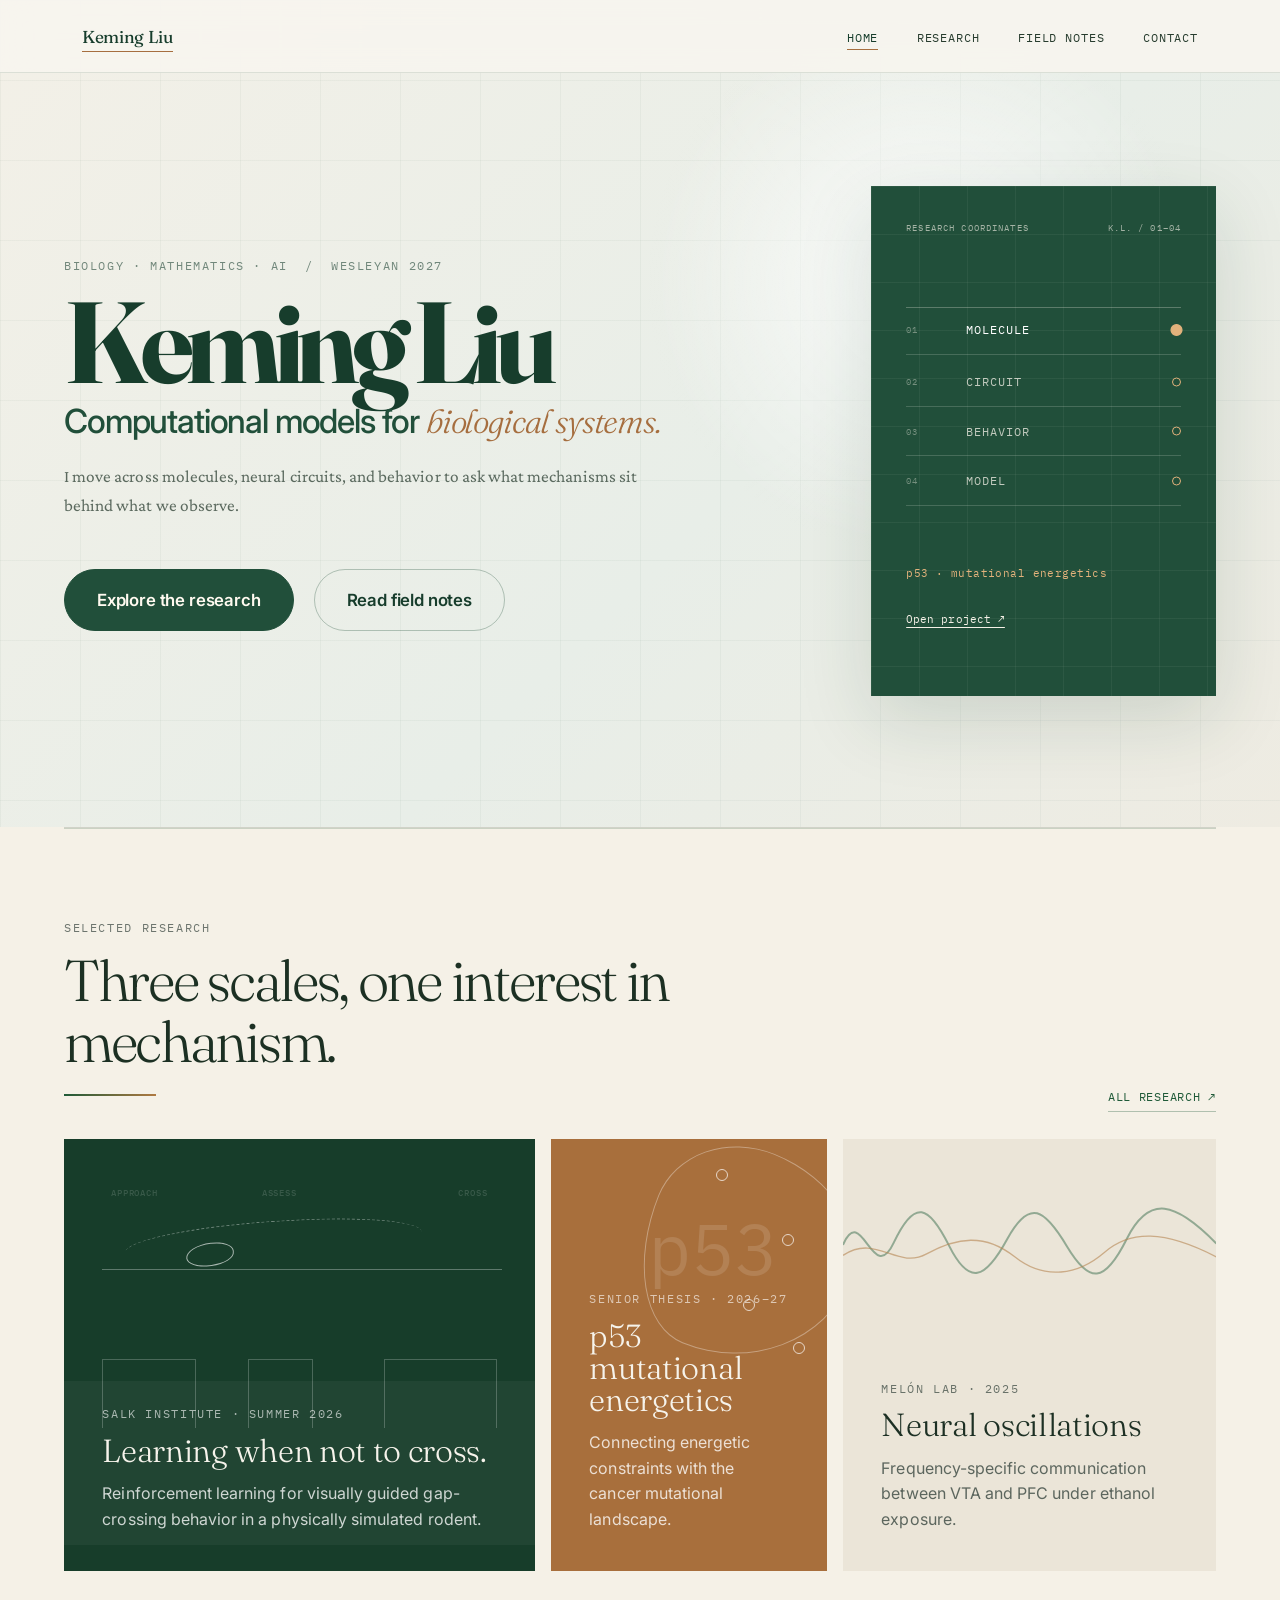
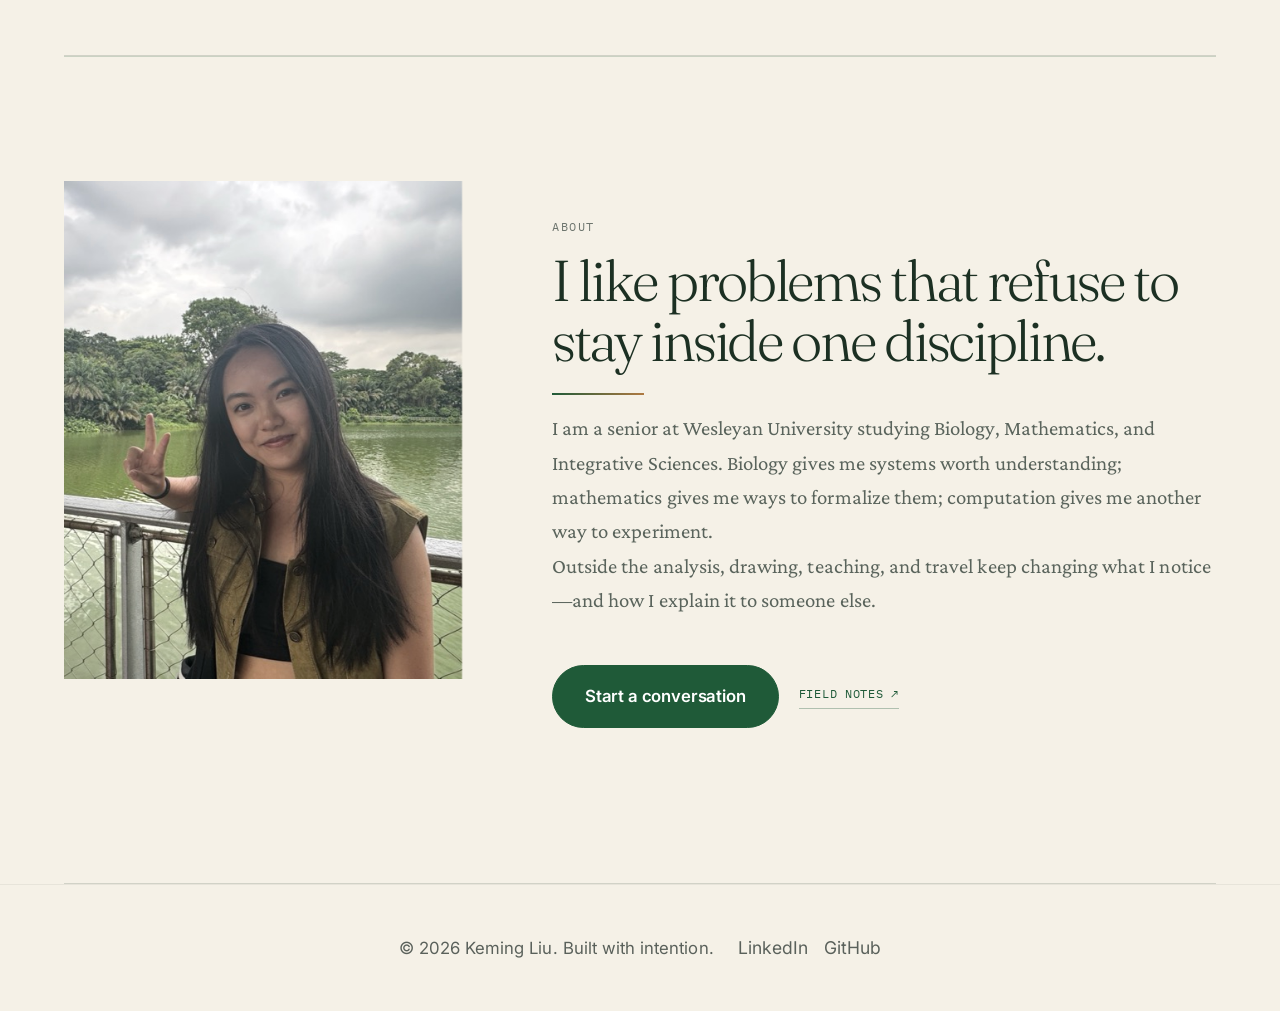
==== commit 38ab4813: "Refine research interactions, timeline readability, and homepage typography" ====
--- a/index.html
+++ b/index.html
@@ -39,7 +39,7 @@
     <link rel="alternate icon" href="assets/profile-photo.png" type="image/png">
     <link rel="preconnect" href="https://fonts.googleapis.com">
     <link rel="preconnect" href="https://fonts.gstatic.com" crossorigin>
-    <link href="https://fonts.googleapis.com/css2?family=Crimson+Pro:wght@300;400;600&family=Fraunces:opsz,wght@9..144,300;9..144,400;9..144,600&family=IBM+Plex+Mono:wght@300;400&family=Inter:wght@400;500;600&display=swap" rel="stylesheet">
+    <link href="https://fonts.googleapis.com/css2?family=Crimson+Pro:wght@300;400;600&family=Fraunces:opsz,wght@9..144,300;9..144,400;9..144,600;9..144,700&family=IBM+Plex+Mono:wght@300;400&family=Inter:wght@400;500;600&display=swap" rel="stylesheet">
     <style>
         * {
             margin: 0;
@@ -83,13 +83,6 @@
             position: relative;
         }
 
-        /* Subtle depth layers. JS updates --parallax-y in a single animation frame. */
-        [data-parallax] {
-            --parallax-y: 0px;
-            transform: translate3d(0, var(--parallax-y), 0);
-            will-change: transform;
-        }
-
         .parallax-wash {
             position: fixed;
             inset: 0;
@@ -125,7 +118,7 @@
         }
 
         body {
-            scroll-snap-type: y mandatory;
+            scroll-snap-type: none;
             scroll-padding-top: 104px;
         }
 
@@ -136,8 +129,8 @@
         #projects .academic-anchor,
         #reflections .research-section,
         #contact.active > .container {
-            scroll-snap-align: start;
-            scroll-snap-stop: always;
+            scroll-snap-align: none;
+            scroll-snap-stop: normal;
             scroll-margin-top: 104px;
         }
 
@@ -153,11 +146,13 @@
             top: 0;
             left: 0;
             height: 3px;
-            width: 0;
+            width: 100%;
             z-index: 1100;
             background: linear-gradient(90deg, var(--forest), var(--accent));
             border-radius: 0 3px 3px 0;
-            transition: width 0.1s linear;
+            transform: scaleX(0);
+            transform-origin: left;
+            transition: none;
             pointer-events: none;
         }
 
@@ -2654,7 +2649,7 @@
 
 
         .page-section.active > .container > * {
-            animation: riseIn 380ms ease both;
+            animation: none;
         }
 
         .page-section:not(#home).active > .container {
@@ -2677,8 +2672,8 @@
         body[data-page="home"] #home .section-block,
         body[data-page="home"] #home .about-block--intro,
         body[data-page="home"] #home .home-route {
-            scroll-snap-align: start;
-            scroll-snap-stop: always;
+            scroll-snap-align: none;
+            scroll-snap-stop: normal;
             scroll-margin-top: 104px;
             min-height: calc(100svh - 132px);
             justify-content: center;
@@ -3022,7 +3017,7 @@
             }
 
             body {
-                scroll-snap-type: y proximity;
+                scroll-snap-type: none;
             }
 
             body[data-page="home"] #home .hero-intro,
@@ -3091,9 +3086,9 @@
             }
         }
 
-        /* Smooth scrolling */
+        /* Native scroll; only explicit in-page controls request smooth movement. */
         html {
-            scroll-behavior: smooth;
+            scroll-behavior: auto;
         }
 
         /* Hide sections by default for SPA behavior */
@@ -3291,26 +3286,26 @@
         .map-stage { display: grid; grid-template-columns: 1fr .34fr 1fr .34fr 1fr; min-height: 360px; border-top: 1px solid rgba(31,90,56,.2); border-bottom: 1px solid rgba(31,90,56,.2); }
         .map-column { display: flex; flex-direction: column; justify-content: center; gap: 1.1rem; padding: 3rem clamp(1rem, 3vw, 3rem); }
         .map-column span { margin-bottom:.9rem; font: .68rem 'IBM Plex Mono'; letter-spacing:.12em; color:#7b817c; }
-        .map-column b { font-family:'Fraunces', serif; font-size:clamp(1.4rem,2vw,2rem); font-weight:300; color:#25392c; }
+        .map-column b { font-family: 'Fraunces', serif; font-size: clamp(1.4rem,2vw,2rem); font-weight: 300; color:#25392c; }
         .map-column--center { background:rgba(31,90,56,.055); }
         .map-connector { display:flex; flex-direction:column; justify-content:center; gap:3rem; }
         .map-connector i { position:relative; height:1px; background:rgba(31,90,56,.32); }
-        .map-connector i::after { content:'→'; position:absolute; right:-1px; top:-.75rem; color:var(--forest); font-style:normal; }
+        .map-connector i::after { content:'→'; position:absolute; right:-1px; top:-.75rem; color:var(--forest); font-style: normal; }
 
         .home-note-list { border-top: 1px solid rgba(31,90,56,.22); }
         .home-note-list a { display:grid; grid-template-columns:70px 1fr 40px; align-items:center; gap:1.4rem; padding:2rem 0; border-bottom:1px solid rgba(31,90,56,.16); text-decoration:none; color:inherit; transition: padding-left .2s ease; }
         .home-note-list a:hover { padding-left:.8rem; }
-        .home-note-list > a > span, .home-note-list i { font: .76rem 'IBM Plex Mono'; color:#7c827d; font-style:normal; }
+        .home-note-list > a > span, .home-note-list i { font: .76rem 'IBM Plex Mono'; color:#7c827d; font-style: normal; }
         .home-note-list b { display:block; font: 300 clamp(1.5rem,2.5vw,2.4rem) 'Fraunces'; color:#203426; }
         .home-note-list small { display:block; margin-top:.35rem; font: .7rem 'IBM Plex Mono'; letter-spacing:.06em; text-transform:uppercase; color:#777f78; }
 
         .editorial-about { display:grid; grid-template-columns:minmax(300px,.75fr) minmax(0,1.25fr); gap:clamp(3rem,7vw,8rem); align-items:center; }
         .editorial-about-photo { width:100%; aspect-ratio:4/5; object-fit:cover; object-position:center top; filter:saturate(.75) contrast(1.02); }
-        .editorial-about > div > p { max-width:670px; color:#5a645c; font-family:'Crimson Pro',serif; font-size:1.3rem; line-height:1.65; }
+        .editorial-about > div > p { max-width:670px; color:#5a645c; font-family: 'Crimson Pro',serif; font-size: 1.3rem; line-height:1.65; }
         .editorial-about .cta-buttons { align-items:center; }
 
         .lab-status { position:fixed; z-index:900; right:1.2rem; bottom:1.5rem; width:165px; display:flex; flex-direction:column; gap:.2rem; padding:1rem; background:rgba(243,241,234,.88); border:1px solid rgba(31,90,56,.16); backdrop-filter:blur(10px); color:#465148; font: .62rem/1.5 'IBM Plex Mono'; letter-spacing:.04em; pointer-events:none; }
-        .lab-status-code { color:var(--forest); }.lab-status-rule { height:1px; background:rgba(31,90,56,.22); margin:.35rem 0; }.lab-status-label { font-size:.56rem; color:#8a8f8b; letter-spacing:.14em; }.lab-status strong { font-weight:400; color:#263b2d; }
+        .lab-status-code { color:var(--forest); }.lab-status-rule { height:1px; background:rgba(31,90,56,.22); margin:.35rem 0; }.lab-status-label { font-size: .56rem; color:#8a8f8b; letter-spacing:.14em; }.lab-status strong { font-weight: 400; color:#263b2d; }
 
         /* Asymmetric research index */
         #projects .projects-grid { grid-template-columns:repeat(12,1fr); gap:1rem; }
@@ -3322,33 +3317,33 @@
         #projects .project-card[data-project="salk"] h3, #projects .project-card[data-project="p53"] h3, #projects .project-card[data-project="creativity"] h3 { color:white; }
         #projects .project-card[data-project="salk"] .project-summary, #projects .project-card[data-project="p53"] .project-summary, #projects .project-card[data-project="creativity"] .project-summary { color:rgba(255,255,255,.72); }
         #projects .project-card::before { width:100%; height:2px; background:linear-gradient(90deg,var(--accent),var(--forest)); }
-        #projects .project-card h3 { font-family:'Fraunces',serif; font-size:clamp(1.6rem,2.6vw,2.6rem); font-weight:300; line-height:1.08; }
+        #projects .project-card h3 { font-family: 'Fraunces',serif; font-size: clamp(1.6rem,2.6vw,2.6rem); font-weight: 300; line-height:1.08; }
         #projects .project-tags { margin-top:1.3rem; }
-        #projects .tag { border-radius:0; background:transparent; border:1px solid currentColor; opacity:.72; font-family:'IBM Plex Mono'; font-size:.63rem; }
+        #projects .tag { border-radius:0; background:transparent; border:1px solid currentColor; opacity:.72; font-family: 'IBM Plex Mono'; font-size: .63rem; }
         #academic-selected .focus-grid { grid-template-columns:repeat(12,1fr); gap:1rem; }
         #academic-selected .focus-card-link { grid-column:span 4; }
         #academic-selected .focus-card { min-height:330px; border-radius:0; box-shadow:none; padding:2rem; justify-content:flex-end; }
         #academic-selected .focus-card-link:first-child { grid-column:span 6; }
         #academic-selected .focus-card-link:nth-child(2) { grid-column:span 6; }
         #academic-selected .focus-card-link:nth-child(3) { grid-column:span 12; }
-        #academic-selected .focus-card h3 { font:300 clamp(1.7rem,2.7vw,2.8rem)/1.05 'Fraunces'; }
+        #academic-selected .focus-card h3 { font: 300 clamp(1.7rem,2.7vw,2.8rem)/1.05 'Fraunces'; }
 
         .method-spectrum { padding:2.5rem; border:1px solid rgba(31,90,56,.16); background:#f7f4ed; }
-        .spectrum-axis { display:grid; grid-template-columns:auto 1fr auto; align-items:center; gap:1rem; font:.68rem 'IBM Plex Mono'; letter-spacing:.12em; color:#647067; }
+        .spectrum-axis { display:grid; grid-template-columns:auto 1fr auto; align-items:center; gap:1rem; font: .68rem 'IBM Plex Mono'; letter-spacing:.12em; color:#647067; }
         .spectrum-axis i { height:1px; background:linear-gradient(90deg,#b27b48,var(--forest)); position:relative; }
-        .spectrum-axis i::after { content:'→'; position:absolute; right:-1px; top:-.75rem; color:var(--forest); font-style:normal; }
+        .spectrum-axis i::after { content:'→'; position:absolute; right:-1px; top:-.75rem; color:var(--forest); font-style: normal; }
         .spectrum-stages { display:grid; grid-template-columns:repeat(4,1fr); margin-top:2.5rem; }
         .spectrum-stages article { min-height:200px; padding:1.4rem; border-left:1px solid rgba(31,90,56,.14); }
         .spectrum-stages article:first-child { border-left:0; padding-left:0; }
-        .spectrum-stages article > span { font:.66rem 'IBM Plex Mono'; color:#9a7656; }
-        .spectrum-stages h4 { margin:.75rem 0!important; font:400 1.15rem 'Fraunces'!important; color:#23382a!important; }
-        .spectrum-stages p { font-size:.82rem; line-height:1.55; color:#626c64; }
-        .spectrum-foundation { margin:1rem 0 0; padding-top:1.5rem; border-top:1px solid rgba(31,90,56,.14); font:.72rem/1.8 'IBM Plex Mono'; color:#626c64; }
+        .spectrum-stages article > span { font: .66rem 'IBM Plex Mono'; color:#9a7656; }
+        .spectrum-stages h4 { margin:.75rem 0!important; font: 400 1.15rem 'Fraunces'!important; color:#23382a!important; }
+        .spectrum-stages p { font-size: .82rem; line-height:1.55; color:#626c64; }
+        .spectrum-foundation { margin:1rem 0 0; padding-top:1.5rem; border-top:1px solid rgba(31,90,56,.14); font: .72rem/1.8 'IBM Plex Mono'; color:#626c64; }
         .spectrum-foundation span { color:var(--forest); margin-right:1rem; }
 
         /* Editorial field-note index */
         #reflections > .container { max-width:1160px; }
-        #reflections > .container > h2 { font-family:'Fraunces',serif; font-size:clamp(3rem,6vw,6rem); font-weight:300; letter-spacing:-.05em; }
+        #reflections > .container > h2 { font-family: 'Fraunces',serif; font-size: clamp(3rem,6vw,6rem); font-weight: 300; letter-spacing:-.05em; }
         #reflections .research-section { border-top:1px solid rgba(31,90,56,.2); }
         #reflections .writing-item { min-height:0; margin:0; padding:2rem 0; border:0; border-bottom:1px solid rgba(31,90,56,.17); border-radius:0; box-shadow:none; background:transparent; display:grid; grid-template-columns:72px 1fr 180px; gap:1.5rem; }
         #reflections .writing-item::before { content:counter(field-note,decimal-leading-zero); position:static; width:auto; height:auto; background:none; font: .72rem 'IBM Plex Mono'; color:#7b827c; }
@@ -3357,9 +3352,9 @@
         #reflections .writing-item:hover { transform:none; padding-left:.7rem; }
         #reflections .writing-item .writing-text { order:2; }
         #reflections .writing-item .reflection-thumb { order:3; width:180px; height:105px; border-radius:0; filter:saturate(.72); }
-        #reflections .writing-item h4 { font:300 clamp(1.55rem,2.6vw,2.6rem) 'Fraunces'; color:#203527; }
-        #reflections .writing-item .reflection-mood { padding:0; border:0; background:none; border-radius:0; font:.66rem 'IBM Plex Mono'; letter-spacing:.09em; text-transform:uppercase; color:#7a6652; }
-        #reflections .writing-item p { font-family:'Crimson Pro',serif; font-size:1.15rem; max-width:680px; }
+        #reflections .writing-item h4 { font: 300 clamp(1.55rem,2.6vw,2.6rem) 'Fraunces'; color:#203527; }
+        #reflections .writing-item .reflection-mood { padding:0; border:0; background:none; border-radius:0; font: .66rem 'IBM Plex Mono'; letter-spacing:.09em; text-transform:uppercase; color:#7a6652; }
+        #reflections .writing-item p { font-family: 'Crimson Pro',serif; font-size: 1.15rem; max-width:680px; }
 
         @media (max-width: 980px) {
             .editorial-hero { grid-template-columns:1fr; padding-top:9rem; }
@@ -3381,7 +3376,7 @@
 
         @media (max-width: 720px) {
             .editorial-hero { padding:8rem 0 4rem; }
-            .editorial-hero-copy h1 { font-size:clamp(3rem,15vw,4.8rem); }
+            .editorial-hero-copy h1 { font-size: clamp(3rem,15vw,4.8rem); }
             .hero-constellation { min-height:310px; }
             .scale-section,.home-research,.research-map,.home-notes,.editorial-about { padding:5rem 0; }
             .editorial-section-head--split { align-items:flex-start; flex-direction:column; }
@@ -3671,7 +3666,7 @@
         .hero-observation-axis button:hover::before,
         .hero-observation-axis button:focus-visible::before,
         .hero-observation-axis button.is-active::before { background:#d6b17c; transform:scale(1.35); }
-        .hero-observation-readout { min-height:1.5em; margin:.65rem 0 0!important; color:#d6b17c!important; font:.68rem 'IBM Plex Mono',monospace!important; letter-spacing:.04em; }
+        .hero-observation-readout { min-height:1.5em; margin:.65rem 0 0!important; color:#d6b17c!important; font: .68rem 'IBM Plex Mono',monospace!important; letter-spacing:.04em; }
 
         body[data-page="home"] nav,
         body:has(#home.active) nav { background: rgba(14,52,35,.95); border-bottom-color: rgba(244,240,229,.12); }
@@ -3716,7 +3711,7 @@
         .reflection-figure { margin: 2.2rem 0; }
         .reflection-figure--portrait { max-width: 560px; }
         .reflection-figure .reflection-photo { margin: 0; width: 100%; max-height: 720px; object-fit: cover; object-position: center; }
-        .reflection-figure figcaption { margin-top:.7rem; color:#7b817c; font:.68rem/1.5 'IBM Plex Mono',monospace; letter-spacing:.035em; }
+        .reflection-figure figcaption { margin-top:.7rem; color:#7b817c; font: .68rem/1.5 'IBM Plex Mono',monospace; letter-spacing:.035em; }
 
         @media (prefers-reduced-motion: reduce), (hover: none) {
             #home .editorial-project.is-pointer-active { transform:none; }
@@ -3756,7 +3751,7 @@
             font: 500 clamp(1.55rem, 3.1vw, 2.75rem)/1.12 'Inter', sans-serif!important;
             letter-spacing: -.035em;
         }
-        #home .hero-thesis em { color:#9a663b; font-family:'Fraunces',serif; font-weight:300; }
+        #home .hero-thesis em { color:#9a663b; font-family: 'Fraunces',serif; font-weight: 300; }
         #home .hero-summary {
             max-width: 620px!important;
             margin-bottom: 2rem;
@@ -3788,8 +3783,8 @@
         body:has(#home.active) nav a.is-current { color:#173d2a; box-shadow:inset 0 -1px 0 #9a663b; }
 
         @media (max-width:720px) {
-            #home .editorial-hero-copy h1 { font-size:clamp(4.2rem,20vw,6rem); }
-            #home .hero-thesis { font-size:clamp(1.45rem,7vw,2rem)!important; }
+            #home .editorial-hero-copy h1 { font-size: clamp(4.2rem,20vw,6rem); }
+            #home .hero-thesis { font-size: clamp(1.45rem,7vw,2rem)!important; }
             .hero-observation-axis button { border-top-color:rgba(23,61,42,.2); }
         }
 
@@ -3808,7 +3803,7 @@
             position:absolute;
             top:17%;
             color:rgba(255,255,255,.48);
-            font:500 .58rem 'IBM Plex Mono',monospace;
+            font: 500 .58rem 'IBM Plex Mono',monospace;
             letter-spacing:.09em;
             text-transform:uppercase;
             opacity:.35;
@@ -3865,7 +3860,7 @@
             clip-path:polygon(0 47%,100% 0,100% 100%);
             opacity:0;
         }
-        .experiment-label { position:absolute; top:26px; color:#637067; font:.65rem 'IBM Plex Mono',monospace; letter-spacing:.08em; text-transform:uppercase; }
+        .experiment-label { position:absolute; top:26px; color:#637067; font: .65rem 'IBM Plex Mono',monospace; letter-spacing:.08em; text-transform:uppercase; }
         .experiment-label--one{left:8%}.experiment-label--two{left:42%}.experiment-label--three{right:8%}
         .project-detail.active .experiment-rat { animation:ratExperimentSequence 5.2s cubic-bezier(.45,0,.25,1) infinite; }
         .project-detail.active .experiment-sight { animation:ratSightSequence 5.2s ease infinite; }
@@ -3881,7 +3876,7 @@
 
         @media (max-width:720px) {
             .rat-experiment-visual { height:240px; }
-            .experiment-label { font-size:.55rem; }
+            .experiment-label { font-size: .55rem; }
         }
         @media (prefers-reduced-motion:reduce) {
             .editorial-project--lead:hover .fp-rat .rat-body,
@@ -3937,13 +3932,13 @@
             --brand-ink: #1d3024;
             --brand-muted: #667168;
         }
-        body { font-family:'Inter',sans-serif; color:var(--brand-ink); background:var(--brand-cream); }
-        h1,h2,h3,.home-panel-title { font-family:'Fraunces',serif; }
+        body { font-family: 'Inter',sans-serif; color:var(--brand-ink); background:var(--brand-cream); }
+        h1,h2,h3,.home-panel-title { font-family: 'Fraunces',serif; }
         .editorial-index,.mono,.tag,.filter-tag,.reflection-mood,
         .hero-observation-label,.hero-observation-axis button,.hero-observation-readout {
-            font-family:'IBM Plex Mono',monospace;
-        }
-        .btn { font-family:'Inter',sans-serif; font-weight:600; letter-spacing:-.01em; }
+            font-family: 'IBM Plex Mono',monospace;
+        }
+        .btn { font-family: 'Inter',sans-serif; font-weight: 600; letter-spacing:-.01em; }
 
         #home .editorial-hero { color:var(--brand-cream); }
         #home .editorial-hero::before {
@@ -4002,7 +3997,7 @@
             top:2.3rem;
             right:.25rem;
             color:var(--brand-green);
-            font:.6rem 'IBM Plex Mono',monospace;
+            font: .6rem 'IBM Plex Mono',monospace;
             letter-spacing:.08em;
             opacity:0;
             transform:translateX(-5px);
@@ -4019,7 +4014,7 @@
             display:block;
             margin-top:.9rem;
             color:var(--brand-green);
-            font:.6rem 'IBM Plex Mono',monospace;
+            font: .6rem 'IBM Plex Mono',monospace;
             letter-spacing:.08em;
             opacity:0;
             transform:translateY(4px);
@@ -4029,7 +4024,7 @@
         #reflections .writing-item:focus-visible .writing-text::after { opacity:.75; transform:none; }
         #reflections .writing-item .reflection-thumb { transition:filter .25s ease,transform .25s ease; }
         #reflections .writing-item:hover .reflection-thumb { filter:saturate(.95); transform:scale(1.025); }
-        .detail-content > p { font-family:'Crimson Pro',serif; font-size:1.18rem; line-height:1.72; }
+        .detail-content > p { font-family: 'Crimson Pro',serif; font-size: 1.18rem; line-height:1.72; }
 
         @media (max-width:760px) {
             #projects .project-card::after { display:none; }
@@ -4056,9 +4051,9 @@
             background:radial-gradient(circle 380px at var(--hero-x) var(--hero-y),rgba(255,255,255,.78),transparent 72%);
         }
         #home .editorial-hero-copy { max-width:820px; }
-        #home .editorial-hero-copy h1 { color:var(--brand-green-deep); font-size:clamp(5.6rem,9vw,8.6rem); }
+        #home .editorial-hero-copy h1 { color:var(--brand-green-deep); font-size: clamp(5.6rem,9vw,8.6rem); }
         #home .editorial-hero .editorial-index { color:rgba(23,61,44,.58); }
-        #home .hero-thesis { max-width:760px!important; color:var(--brand-green)!important; font-size:clamp(1.5rem,2.6vw,2.35rem)!important; }
+        #home .hero-thesis { max-width:760px!important; color:var(--brand-green)!important; font-size: clamp(1.5rem,2.6vw,2.35rem)!important; }
         #home .hero-thesis em { color:#a66e3f; }
         #home .hero-summary { max-width:580px!important; color:rgba(29,48,36,.7)!important; }
         #home .editorial-hero .btn-primary { background:var(--brand-green); color:#fffaf0; border-color:var(--brand-green); }
@@ -4093,7 +4088,7 @@
             box-shadow:0 24px 70px rgba(23,61,44,.14);
         }
         .hero-observation-head { display:flex; justify-content:space-between; gap:1rem; }
-        .hero-observation-label,.hero-observation-code { color:rgba(245,241,231,.62); font:.59rem 'IBM Plex Mono',monospace; letter-spacing:.12em; }
+        .hero-observation-label,.hero-observation-code { color:rgba(245,241,231,.62); font: .59rem 'IBM Plex Mono',monospace; letter-spacing:.12em; }
         .hero-observation-axis { display:grid; grid-template-columns:1fr; border-top:1px solid rgba(245,241,231,.28); }
         .hero-observation-axis button {
             display:grid;
@@ -4104,13 +4099,13 @@
             border-top:0;
             border-bottom:1px solid rgba(245,241,231,.18);
             color:rgba(245,241,231,.76);
-            font-size:.72rem;
+            font-size: .72rem;
         }
         .hero-observation-axis button::before { left:auto; right:0; top:50%; transform:translateY(-50%); background:var(--brand-green); }
         .hero-observation-axis button:hover::before,
         .hero-observation-axis button:focus-visible::before,
         .hero-observation-axis button.is-active::before { transform:translateY(-50%) scale(1.35); }
-        .hero-observation-axis button span { color:rgba(245,241,231,.4); font-size:.58rem; }
+        .hero-observation-axis button span { color:rgba(245,241,231,.4); font-size: .58rem; }
         .hero-observation-readout { min-height:3em; margin:0!important; color:#e2b27c!important; line-height:1.55!important; }
 
         @media (max-width:980px) {
@@ -4119,61 +4114,58 @@
         }
         @media (max-width:720px) {
             #home .editorial-hero { padding:8rem 0 5rem; gap:3.5rem; }
-            #home .editorial-hero-copy h1 { font-size:clamp(4.4rem,20vw,6.1rem); }
+            #home .editorial-hero-copy h1 { font-size: clamp(4.4rem,20vw,6.1rem); }
             #home .hero-observation { min-height:390px; padding:1.5rem; }
         }
 
-        /* Homepage chapters: one composed viewport at a time */
-        html.home-snap { scroll-snap-type:y mandatory; scroll-padding-top:72px; }
-        html.home-snap body { overscroll-behavior-y:contain; }
-        html.home-snap #home .editorial-hero,
-        html.home-snap #home .home-research,
-        html.home-snap #home .editorial-about {
+        /* Viewport-sized chapters without forcing the reader to a snap point. */
+        html.home-chapters { scroll-snap-type:none; scroll-padding-top:72px; }
+        html.home-chapters body { overscroll-behavior-y:auto; }
+        html.home-chapters #home .editorial-hero,
+        html.home-chapters #home .home-research,
+        html.home-chapters #home .editorial-about {
             min-height:calc(100svh - 72px);
-            scroll-snap-align:start;
-            scroll-snap-stop:always;
-        }
-        html.home-snap #home .home-research {
+            scroll-snap-align:none;
+            scroll-snap-stop:normal;
+        }
+        html.home-chapters #home .home-research {
             display:flex;
             flex-direction:column;
             justify-content:center;
             padding:clamp(3.5rem,6vh,5.5rem) 0;
         }
-        html.home-snap #home .home-research .editorial-section-head { margin-bottom:clamp(1.5rem,3vh,2.5rem); }
-        html.home-snap #home .editorial-projects { grid-template-columns:repeat(12,1fr); gap:1rem; }
-        html.home-snap #home .editorial-project--lead,
-        html.home-snap #home .editorial-project--p53,
-        html.home-snap #home .editorial-project--neural {
+        html.home-chapters #home .home-research .editorial-section-head { margin-bottom:clamp(1.5rem,3vh,2.5rem); }
+        html.home-chapters #home .editorial-projects { grid-template-columns:repeat(12,1fr); gap:1rem; }
+        html.home-chapters #home .editorial-project--lead,
+        html.home-chapters #home .editorial-project--p53,
+        html.home-chapters #home .editorial-project--neural {
             min-height:clamp(340px,48vh,470px);
         }
-        html.home-snap #home .editorial-project--lead { grid-column:span 5; }
-        html.home-snap #home .editorial-project--p53 { grid-column:span 3; }
-        html.home-snap #home .editorial-project--neural { grid-column:span 4; }
-        html.home-snap #home .editorial-project--neural .fingerprint { left:0; width:100%; }
-        html.home-snap #home .editorial-project--neural h3,
-        html.home-snap #home .editorial-project--neural p,
-        html.home-snap #home .editorial-project--neural .editorial-index { max-width:100%; }
-        html.home-snap #home .editorial-project h3 { font-size:clamp(1.65rem,2.5vw,2.7rem); }
-        html.home-snap #home .editorial-about {
+        html.home-chapters #home .editorial-project--lead { grid-column:span 5; }
+        html.home-chapters #home .editorial-project--p53 { grid-column:span 3; }
+        html.home-chapters #home .editorial-project--neural { grid-column:span 4; }
+        html.home-chapters #home .editorial-project--neural .fingerprint { left:0; width:100%; }
+        html.home-chapters #home .editorial-project--neural h3,
+        html.home-chapters #home .editorial-project--neural p,
+        html.home-chapters #home .editorial-project--neural .editorial-index { max-width:100%; }
+        html.home-chapters #home .editorial-project h3 { font-size: clamp(1.65rem,2.5vw,2.7rem); }
+        html.home-chapters #home .editorial-about {
             display:grid;
             align-content:center;
             padding:clamp(4rem,7vh,6rem) 0;
         }
-        html.home-snap #home .editorial-section-head h2,
-        html.home-snap #home .editorial-about > div,
-        html.home-snap #home .editorial-about-photo {
+        html.home-chapters #home .editorial-about-photo {
             transform:translate3d(0,var(--parallax-y,0px),0);
-            transition:transform .08s linear;
-            will-change:transform;
-        }
-        html.home-snap footer { scroll-snap-align:end; }
+            transition:none;
+        }
+        html.home-chapters footer { scroll-snap-align:none; }
 
         @media (max-width:980px) {
-            html.home-snap { scroll-snap-type:y proximity; }
-            html.home-snap #home .editorial-hero { min-height:calc(100svh - 64px); }
-            html.home-snap #home .home-research,
-            html.home-snap #home .editorial-about { min-height:calc(100svh - 64px); }
-            html.home-snap #home .editorial-projects {
+            html.home-chapters { scroll-snap-type:none; }
+            html.home-chapters #home .editorial-hero { min-height:calc(100svh - 64px); }
+            html.home-chapters #home .home-research,
+            html.home-chapters #home .editorial-about { min-height:calc(100svh - 64px); }
+            html.home-chapters #home .editorial-projects {
                 display:flex;
                 gap:1rem;
                 overflow-x:auto;
@@ -4181,10 +4173,10 @@
                 scrollbar-width:none;
                 padding-bottom:1rem;
             }
-            html.home-snap #home .editorial-projects::-webkit-scrollbar { display:none; }
-            html.home-snap #home .editorial-project--lead,
-            html.home-snap #home .editorial-project--p53,
-            html.home-snap #home .editorial-project--neural {
+            html.home-chapters #home .editorial-projects::-webkit-scrollbar { display:none; }
+            html.home-chapters #home .editorial-project--lead,
+            html.home-chapters #home .editorial-project--p53,
+            html.home-chapters #home .editorial-project--neural {
                 flex:0 0 min(82vw,560px);
                 min-height:430px;
                 margin:0;
@@ -4192,26 +4184,29 @@
             }
         }
         @media (max-width:720px) {
-            html.home-snap { scroll-padding-top:64px; }
-            html.home-snap #home .home-research { padding:4rem 0; }
-            html.home-snap #home .editorial-project--lead,
-            html.home-snap #home .editorial-project--p53,
-            html.home-snap #home .editorial-project--neural { flex-basis:86vw; min-height:390px; }
+            html.home-chapters { scroll-padding-top:64px; }
+            html.home-chapters #home .home-research { padding:4rem 0; }
+            html.home-chapters #home .editorial-project--lead,
+            html.home-chapters #home .editorial-project--p53,
+            html.home-chapters #home .editorial-project--neural { flex-basis:86vw; min-height:390px; }
         }
         @media (prefers-reduced-motion:reduce) {
-            html.home-snap { scroll-behavior:auto; }
-            html.home-snap #home .editorial-section-head h2,
-            html.home-snap #home .editorial-about > div,
-            html.home-snap #home .editorial-about-photo { transform:none!important; transition:none; }
+            html.home-chapters { scroll-behavior:auto; }
+            html.home-chapters #home .editorial-section-head h2,
+            html.home-chapters #home .editorial-about > div,
+            html.home-chapters #home .editorial-about-photo { transform:none!important; transition:none; }
         }
     </style>
-    <link rel="stylesheet" href="assets/site-refinements.css">
-    <link rel="stylesheet" href="assets/field-notes-index.css">
+    <link rel="stylesheet" href="assets/site-refinements.css?v=20260928-depth">
+    <link rel="stylesheet" href="assets/field-notes-index.css?v=20260928-font-restore">
+    <link rel="stylesheet" href="assets/research-explorers.css?v=20260928-font-restore">
+    <link rel="stylesheet" href="assets/site-system.css?v=20260928-name-bold">
+    <link rel="stylesheet" href="assets/trajectory.css?v=20260928-readable">
 </head>
 <body>
     <div class="scroll-progress" id="scroll-progress" aria-hidden="true"></div>
     <div class="scroll-orb" id="scroll-orb" aria-hidden="true"></div>
-    <div class="parallax-wash" data-parallax data-parallax-fixed data-parallax-speed="0.018" data-parallax-max="36" aria-hidden="true"></div>
+    <div class="parallax-wash" aria-hidden="true"></div>
     <!-- Navigation -->
     <nav aria-label="Primary">
         <div class="container">
@@ -4229,6 +4224,7 @@
     <section id="home" class="page-section active hero editorial-home">
         <div class="container">
             <header class="editorial-hero">
+                <div class="hero-depth-grid" aria-hidden="true"></div>
                 <div class="editorial-hero-copy">
                     <span class="editorial-index">BIOLOGY · MATHEMATICS · AI &nbsp;/&nbsp; WESLEYAN 2027</span>
                     <h1>Keming Liu</h1>
@@ -4306,7 +4302,7 @@
     <section id="projects" class="page-section">
         <div class="container">
             <h2>Research</h2>
-            <p class="section-intro">Research across molecular systems, neural circuits, behavior, and interpretable models—connected by an interest in the mechanisms behind observed patterns.</p>
+            <p class="section-intro">Across molecules, neural circuits, and behavior, I use computational models to ask what observed patterns can—and cannot—tell us about biological systems.</p>
 
             <div class="academic-layout">
                 <div class="academic-main">
@@ -4390,147 +4386,200 @@
                 </div>
             </div>
 
+            <div id="academic-more" class="academic-anchor">
+            <div class="section-block reveal">
+                <div class="section-text" style="margin-bottom: calc(var(--spacing) * 2);">
+                    <span class="editorial-index">PROJECT INDEX / 01–07</span>
+                    <h3 class="home-panel-title">Questions behind the work.</h3>
+                </div>
+            </div>
+
+            <div class="projects-grid">
+                <div class="project-card reveal" data-categories="neuro ml python" data-project="salk">
+                    <p class="project-context">Salk Institute / Virtual-rat behavior</p>
+                    <h3>Is the virtual rat using vision to cross the gap?</h3>
+                    <dl class="project-brief">
+                        <div><dt>Approach</dt><dd>Vary visual input, gap geometry, rewards, and evaluation conditions.</dd></div>
+                        <div><dt>My contribution</dt><dd>Policy training, Gaussian visual-noise tests, and reward-design experiments.</dd></div>
+                    </dl>
+                    <span class="project-open-cue">Explore the question &amp; task design <span aria-hidden="true">↗</span></span>
+                    <div class="project-tags">
+                        <span class="tag">RL</span>
+                        <span class="tag">Behavior</span>
+                        <span class="tag">Python</span>
+                    </div>
+                </div>
+
+                <div class="project-card project-card--visual reveal" data-categories="neuro python" data-project="vta-pfc">
+                    <p class="project-context">Neural dynamics</p>
+                    <figure class="project-plate project-plate--signals">
+                        <svg viewBox="0 0 480 230" role="img" aria-label="Illustrative VTA and PFC waveforms, not recorded neural data">
+                            <g class="plate-guides" fill="none" stroke="currentColor">
+                                <path d="M54 68H462M54 158H462M112 32V192M202 32V192M292 32V192M382 32V192"/>
+                            </g>
+                            <rect class="signal-window" x="225" y="30" width="60" height="164" rx="2"/>
+                            <g class="plate-labels"><text x="0" y="72">VTA</text><text x="0" y="162">PFC</text></g>
+                            <path class="signal-trace signal-trace--vta" d="M54 68C64 68 66 42 75 44S87 100 97 91S108 48 120 53S135 90 145 78S158 28 171 46S184 112 197 87S210 34 223 57S237 96 249 68S261 25 274 48S287 112 300 86S313 40 326 58S339 93 352 73S365 41 378 53S391 98 404 79S418 42 431 58S447 83 462 68"/>
+                            <path class="signal-trace signal-trace--pfc" d="M54 158C67 158 70 142 82 146S96 181 108 173S121 130 134 143S148 184 161 163S174 130 187 149S200 189 213 169S226 127 239 145S252 185 265 163S278 126 291 146S304 192 317 172S330 137 343 149S356 180 369 165S382 134 395 145S408 184 421 172S444 146 462 158"/>
+                            <path class="plate-axis" d="M54 207H462"/><text class="plate-labels" x="54" y="224">TIME →</text>
+                        </svg>
+                        <figcaption>Signal study <span>Illustration · not data</span></figcaption>
+                    </figure>
+                    <h3>Reading neural <br>coordination.</h3>
+                    <p class="project-deck">VTA–PFC activity during social interaction and ethanol exposure.</p>
+                    <span class="project-open-cue">View research <span aria-hidden="true">↗</span></span>
+                </div>
+
+                <div class="project-card project-card--visual reveal" data-categories="ml python" data-project="creativity">
+                    <p class="project-context">Model interpretation</p>
+                    <figure class="project-plate project-plate--tokens">
+                        <svg viewBox="0 0 480 230" role="img" aria-label="Conceptual token-to-attribution graphic; colors are illustrative, not model scores">
+                            <text class="plate-labels" x="0" y="23">TEXT / TOKENS</text>
+                            <g class="token-source" fill="none" stroke="currentColor">
+                                <rect x="0" y="43" width="62" height="30" rx="3"/><rect x="72" y="43" width="94" height="30" rx="3"/><rect x="176" y="43" width="45" height="30" rx="3"/><rect x="231" y="43" width="78" height="30" rx="3"/><rect x="319" y="43" width="47" height="30" rx="3"/><rect x="376" y="43" width="104" height="30" rx="3"/>
+                            </g>
+                            <g class="token-links" fill="none" stroke="currentColor"><path d="M31 80V137M119 80V137M198 80V137M270 80V137M342 80V137M428 80V137"/></g>
+                            <g class="token-attribution">
+                                <rect x="0" y="145" width="62" height="30" rx="3" fill="#b8c8b6"/><rect x="72" y="145" width="94" height="30" rx="3" fill="#315944"/><rect x="176" y="145" width="45" height="30" rx="3" fill="#d5c9b6"/><rect x="231" y="145" width="78" height="30" rx="3" fill="#a97851"/><rect x="319" y="145" width="47" height="30" rx="3" fill="#879f85"/><rect x="376" y="145" width="104" height="30" rx="3" fill="#496b50"/>
+                            </g>
+                            <text class="plate-labels" x="0" y="224">TOKEN-LEVEL ATTRIBUTION</text>
+                        </svg>
+                        <figcaption>Looking inside a score <span>Illustration · not data</span></figcaption>
+                    </figure>
+                    <h3>What shapes a <br>creativity score?</h3>
+                    <p class="project-deck">Token-level SHAP analysis across three transformer models.</p>
+                    <span class="project-open-cue">View research <span aria-hidden="true">↗</span></span>
+                </div>
+
+                <div class="project-card reveal" data-categories="ml python" data-project="covid">
+                    <p class="project-context">AI4ALL Ignite / Respiratory audio</p>
+                    <h3>Can cough recordings support COVID-19 classification?</h3>
+                    <dl class="project-brief">
+                        <div><dt>Approach</dt><dd>CNN-BiGRU classification with five-fold evaluation.</dd></div>
+                        <div><dt>My contribution</dt><dd>Multi-dataset audio preprocessing and classifier development.</dd></div>
+                    </dl>
+                    <span class="project-open-cue">Explore the question <span aria-hidden="true">↗</span></span>
+                    <div class="project-tags">
+                        <span class="tag">ML</span>
+                        <span class="tag">Audio</span>
+                        <span class="tag">CNN-BiGRU</span>
+                        <span class="tag">Python</span>
+                    </div>
+                </div>
+
+                <div class="project-card reveal" data-categories="neuro" data-project="capsaicin">
+                    <p class="project-context">Nanjing University / Experimental biology</p>
+                    <h3>Can capsaicin reduce anxiety-like behavior in stressed mice?</h3>
+                    <dl class="project-brief">
+                        <div><dt>Approach</dt><dd>Combine behavioral assays with oxidative-stress measurements.</dd></div>
+                        <div><dt>My contribution</dt><dd>A chronic-stress model, behavioral testing, and ROS fluorescence analysis.</dd></div>
+                    </dl>
+                    <span class="project-open-cue">Explore the question <span aria-hidden="true">↗</span></span>
+                    <div class="project-tags">
+                        <span class="tag">Neuro</span>
+                        <span class="tag">Behavior</span>
+                        <span class="tag">ANOVA</span>
+                    </div>
+                </div>
+
+                <div class="project-card project-card--visual reveal" data-categories="compbio" data-project="p53">
+                    <p class="project-context">Molecular mechanisms / Thesis in progress</p>
+                    <figure class="project-plate project-plate--mutation">
+                        <svg viewBox="0 0 480 230" role="img" aria-label="Conceptual comparison of an unchanged sequence and a single-site substitution, not an actual p53 sequence or structure">
+                            <text class="plate-labels" x="0" y="24">ONE SITE / A DIFFERENT RESIDUE</text>
+                            <path class="plate-axis" d="M20 85H460M20 157H460M244 94V145"/>
+                            <g class="residue-chain" fill="#96a88b" stroke="#ede9de" stroke-width="5">
+                                <circle cx="28" cy="85" r="10"/><circle cx="100" cy="85" r="10"/><circle cx="172" cy="85" r="10"/><circle cx="244" cy="85" r="10"/><circle cx="316" cy="85" r="10"/><circle cx="388" cy="85" r="10"/><circle cx="460" cy="85" r="10"/>
+                                <circle cx="28" cy="157" r="10"/><circle cx="100" cy="157" r="10"/><circle cx="172" cy="157" r="10"/><circle cx="316" cy="157" r="10"/><circle cx="388" cy="157" r="10"/><circle cx="460" cy="157" r="10"/>
+                            </g>
+                            <circle class="mutation-ring" cx="244" cy="157" r="24" fill="none" stroke="#a97851" opacity=".4"/><circle cx="244" cy="157" r="10" fill="#a97851"/>
+                            <text class="plate-labels" x="0" y="224">SEQUENCE → ENERGETIC QUESTIONS</text>
+                        </svg>
+                        <figcaption>Computational mutagenesis <span>Schematic · not a structure</span></figcaption>
+                    </figure>
+                    <h3>A mutation.<br>A molecular question.</h3>
+                    <p class="project-deck">Energetic constraints on the p53 cancer mutational landscape.</p>
+                    <span class="project-open-cue">View thesis <span aria-hidden="true">↗</span></span>
+                </div>
+
+                <div class="project-card project-card--visual reveal" data-categories="python compbio" data-project="boolean">
+                    <p class="project-context">Genetic networks</p>
+                    <figure class="project-plate project-plate--network">
+                        <svg viewBox="0 0 480 230" role="img" aria-label="A three-node copy-rule cycle used in the interactive toy example">
+                            <defs><marker id="network-arrow" markerWidth="6" markerHeight="6" refX="5" refY="3" orient="auto"><path d="M0 0L6 3L0 6" fill="#7a8c70"/></marker></defs>
+                            <g fill="none" stroke="#7a8c70" stroke-width="1.2" marker-end="url(#network-arrow)"><path d="M255 55Q338 55 340 131"/><path d="M316 163Q240 206 166 163"/><path d="M143 131Q146 56 224 53"/></g>
+                            <g stroke="#4e6b50" stroke-width="1.3"><circle cx="240" cy="48" r="21" fill="#315944"/><circle cx="340" cy="154" r="21" fill="#e9ede2"/><circle cx="140" cy="154" r="21" fill="#e9ede2"/></g>
+                            <g font-family="IBM Plex Mono, monospace" font-size="13" text-anchor="middle"><text x="240" y="53" fill="#fff">1</text><text x="340" y="159" fill="#315944">0</text><text x="140" y="159" fill="#315944">0</text></g>
+                            <text class="plate-labels" x="0" y="224">LOCAL RULES / COLLECTIVE STATES</text>
+                        </svg>
+                        <figcaption>Explore a state cycle <span>Toy model · not results</span></figcaption>
+                    </figure>
+                    <h3>Small rules.<br>Collective behavior.</h3>
+                    <p class="project-deck">Boolean networks, attractor states, and sensitivity to change.</p>
+                    <span class="project-open-cue">Explore the model <span aria-hidden="true">↗</span></span>
+                </div>
+            </div>
+            </div>
+
             <div id="academic-background" class="timeline-section reveal academic-anchor" style="margin-top: calc(var(--spacing) * 6);">
-                <h3>Research and Training Background</h3>
-                <p class="section-intro" style="margin-bottom: calc(var(--spacing) * 4); max-width: 62ch;">This is the path behind the current work: lab placements, training programs, and the environments where I learned to move between experimental detail, analysis, and research communication.</p>
+                <h3>Research &amp; training</h3>
+                <p class="section-intro" style="margin-bottom: calc(var(--spacing) * 4); max-width: 62ch;">Explore the labs and training behind the work. Select an experience to follow its story.</p>
                 <div class="timeline-themes">
                     <details class="timeline-theme reveal" open>
                         <summary class="timeline-theme-title">
-                            <img src="images/icons/icon_research.png" alt="Research icon" style="width:18px;height:18px;margin-right:8px;vertical-align:middle;">
                             Research
                         </summary>
                         <div class="timeline">
-                            <div class="timeline-node" data-node="7">
-                                <div class="node-header">
-                                    <div class="node-year">Mar 2022 to Oct 2022</div>
-                                    <div class="node-title">Zhuang Lab | Nanjing University</div>
-                                    <div class="node-summary">Mouse stress model, behavioral assays, and ROS analysis linking capsaicin treatment to reduced anxiety-like behavior.</div>
-                                </div>
-                                <div class="node-detail">
-                                    <div class="node-detail-inner">
-                                        <strong>Project: Remission of Anxiety by Capsaicin Treatment</strong><br>
-                                        Investigated whether capsaicin could mitigate anxiety-like behavior and oxidative stress in a chronic-stress mouse model. Established a 21-day restraint-stress paradigm and evaluated treatment effects using Elevated Plus Maze and Open Field assays alongside ROS fluorescence measurements. Presented the work at the Jiangsu High School Students’ Science Symposium in October 2023.
-                                    </div>
-                                </div>
-                            </div>
-                            <div class="timeline-node" data-node="8">
-                                <div class="node-header">
-                                    <div class="node-year">Jul to Aug 2023</div>
-                                    <div class="node-title">Pu Lab | Chinese Academy of Sciences</div>
-                                    <div class="node-summary">Wet-lab training in gene editing workflows, including plasmid construction and purification.</div>
-                                </div>
-                                <div class="node-detail">
-                                    <div class="node-detail-inner">
-                                        Interned at the Gene Editing &amp; Functional Screening Lab in Shanghai. Assisted in conducting experiments and acquiring laboratory techniques, including plasmid construction and purification, which enhanced my understanding of gene editing.
-                                    </div>
-                                </div>
-                            </div>
-                            <div class="timeline-node" data-node="9">
-                                <div class="node-header">
-                                    <div class="node-year">Mar to Jul 2024</div>
-                                    <div class="node-title">Mandalaywala CAD Lab | Boston University</div>
-                                    <div class="node-summary">Participant interviews and mixed qualitative-quantitative data work for developmental social cognition research.</div>
-                                </div>
-                                <div class="node-detail">
-                                    <div class="node-detail-inner">
-                                        Contributed to a cross-cultural developmental study of how children in the United States and China perceive social hierarchy and mobility. Recruited and conducted 10-minute structured interviews with 50+ Chinese children ages 3–6.
-                                    </div>
-                                </div>
-                            </div>
-                            <div class="timeline-node" data-node="10">
-                                <div class="node-header">
-                                    <div class="node-year">Mar to Dec 2025</div>
-                                    <div class="node-title">Melón Lab | Wesleyan University</div>
-                                    <div class="node-summary">LFP pipeline-building across PSD, PAC, coherence, and Granger causality to study social behavior and ethanol effects.</div>
-                                </div>
-                                <div class="node-detail">
-                                    <div class="node-detail-inner">
-                                        <strong>Project: Statistical Approaches for Neural Oscillation and Social Behavior Analysis in the VTA</strong><br>
-                                        Analyzed approximately 8 hours of VTA-PFC local field potential recordings from 24 mice using MATLAB and R. Integrated coherence, phase-amplitude coupling, Granger causality, and mixed-effects modeling to quantify ethanol-related changes in directional circuit communication. Identified reduced theta-band (4–12 Hz) VTA→PFC Granger causality while PFC→VTA connectivity remained comparatively stable. Presented this work at the Wesleyan Summer Experience Presentation in July 2025 and Research Pathways Showcase in January 2026.
-                                    </div>
-                                </div>
-                            </div>
-                            <div class="timeline-node" data-node="11">
-                                <div class="node-header">
-                                    <div class="node-year">Sept 2025 to Present</div>
-                                    <div class="node-title">Machine Psychometrics &amp; Computational Creativity Lab | Wesleyan University</div>
-                                    <div class="node-summary">Token-level SHAP analysis on HPC systems to examine what automated creativity-scoring models treat as original.</div>
-                                </div>
-                                <div class="node-detail">
-                                    <div class="node-detail-inner">
-                                        Analyzed 3 transformer-based models across 5,510 responses and 162,686 tokens. Independently developed an HPC-based SHAP pipeline using up to 500 model evaluations per response, then tested associations with token frequency, semantic distance, length, and spelling. Found that rarity alone did not explain originality attributions; semantic distance and token length also correlated with SHAP scores across creativity domains. Contributed analyses and figures to a manuscript in preparation and presented the work at Data Insights in March 2026.
-                                    </div>
-                                </div>
-                            </div>
-                            <div class="timeline-node" data-node="16">
-                                <div class="node-header">
-                                    <div class="node-year">Jun to Aug 2026</div>
-                                    <div class="node-title">Talmo Lab | Salk Institute for Biological Studies</div>
-                                    <div class="node-summary">Reinforcement-learning models of gap crossing and stopping behavior in a physically simulated rodent.</div>
-                                </div>
-                                <div class="node-detail">
-                                    <div class="node-detail-inner">
-                                        <strong>Summer Undergraduate Research Fellow, Center for AI and Research Computing</strong><br>
-                                        Selected as 1 of 10 Salk SURF fellows. Trained and diagnosed reinforcement-learning policies across 237 experimental runs, varied crossing conditions across 17 gap widths, and designed reward schedules for uncrossable-gap trials. Used visual-ablation and starting-position experiments to test visual control against positional memorization. Presented “Eliciting Deliberation Before a Gap Jump in a Virtual Rat” at the Salk SURF Capstone and Talmo Lab research meeting.
-                                    </div>
-                                </div>
-                            </div>
+                            <details class="timeline-node" data-node="16">
+<summary class="node-header"><span class="node-year"><span class="node-year-large">2026</span><span class="node-date">Jun to Aug 2026</span></span><span class="node-heading"><strong class="node-title">Talmo Lab</strong><span class="node-institution">Salk Institute for Biological Studies</span><span class="node-summary">Reinforcement-learning models of gap crossing and stopping behavior in a physically simulated rodent.</span></span><span class="node-toggle" aria-hidden="true"></span></summary>
+<div class="node-detail"><div class="node-detail-inner"><strong>Summer Undergraduate Research Fellow, Center for AI and Research Computing</strong><br>
+                                        Selected as 1 of 10 Salk SURF fellows. Trained and diagnosed reinforcement-learning policies across 237 experimental runs, varied crossing conditions across 17 gap widths, and designed reward schedules for uncrossable-gap trials. Used Gaussian noise added to visual observations and starting-position experiments to test visual sensitivity and positional memorization. Presented “Eliciting Deliberation Before a Gap Jump in a Virtual Rat” at the Salk SURF Capstone and Talmo Lab research meeting.</div></div>
+</details>
+<details class="timeline-node" data-node="11">
+<summary class="node-header"><span class="node-year"><span class="node-year-large">2025</span><span class="node-date">Sept 2025 to Present</span></span><span class="node-heading"><strong class="node-title">Machine Psychometrics &amp; Computational Creativity Lab</strong><span class="node-institution">Wesleyan University</span><span class="node-summary">Token-level SHAP analysis on HPC systems to examine what automated creativity-scoring models treat as original.</span></span><span class="node-toggle" aria-hidden="true"></span></summary>
+<div class="node-detail"><div class="node-detail-inner">Analyzed 3 transformer-based models across 5,510 responses and 162,686 tokens. Independently developed an HPC-based SHAP pipeline using up to 500 model evaluations per response, then tested associations with token frequency, semantic distance, length, and spelling. Found that rarity alone did not explain originality attributions; semantic distance and token length also correlated with SHAP scores across creativity domains. Contributed analyses and figures to a manuscript in preparation and presented the work at Data Insights in March 2026.</div></div>
+</details>
+<details class="timeline-node" data-node="10">
+<summary class="node-header"><span class="node-year"><span class="node-year-large">2025</span><span class="node-date">Mar to Dec 2025</span></span><span class="node-heading"><strong class="node-title">Melón Lab</strong><span class="node-institution">Wesleyan University</span><span class="node-summary">LFP pipeline-building across PSD, PAC, coherence, and Granger causality to study social behavior and ethanol effects.</span></span><span class="node-toggle" aria-hidden="true"></span></summary>
+<div class="node-detail"><div class="node-detail-inner"><strong>Project: Statistical Approaches for Neural Oscillation and Social Behavior Analysis in the VTA</strong><br>
+                                        Analyzed approximately 8 hours of VTA-PFC local field potential recordings from 24 mice using MATLAB and R. Integrated coherence, phase-amplitude coupling, Granger causality, and mixed-effects modeling to quantify ethanol-related changes in directional circuit communication. Identified reduced theta-band (4–12 Hz) VTA→PFC Granger causality while PFC→VTA connectivity remained comparatively stable. Presented this work at the Wesleyan Summer Experience Presentation in July 2025 and Research Pathways Showcase in January 2026.</div></div>
+</details>
+<details class="timeline-node" data-node="9">
+<summary class="node-header"><span class="node-year"><span class="node-year-large">2024</span><span class="node-date">Mar to Jul 2024</span></span><span class="node-heading"><strong class="node-title">Mandalaywala CAD Lab</strong><span class="node-institution">Boston University</span><span class="node-summary">Participant interviews and mixed qualitative-quantitative data work for developmental social cognition research.</span></span><span class="node-toggle" aria-hidden="true"></span></summary>
+<div class="node-detail"><div class="node-detail-inner">Contributed to a cross-cultural developmental study of how children in the United States and China perceive social hierarchy and mobility. Recruited and conducted 10-minute structured interviews with 50+ Chinese children ages 3–6.</div></div>
+</details>
+<details class="timeline-node" data-node="8">
+<summary class="node-header"><span class="node-year"><span class="node-year-large">2023</span><span class="node-date">Jul to Aug 2023</span></span><span class="node-heading"><strong class="node-title">Pu Lab</strong><span class="node-institution">Chinese Academy of Sciences</span><span class="node-summary">Wet-lab training in gene editing workflows, including plasmid construction and purification.</span></span><span class="node-toggle" aria-hidden="true"></span></summary>
+<div class="node-detail"><div class="node-detail-inner">Interned at the Gene Editing &amp; Functional Screening Lab in Shanghai. Assisted in conducting experiments and acquiring laboratory techniques, including plasmid construction and purification, which enhanced my understanding of gene editing.</div></div>
+</details>
+<details class="timeline-node" data-node="7">
+<summary class="node-header"><span class="node-year"><span class="node-year-large">2022</span><span class="node-date">Mar 2022 to Oct 2022</span></span><span class="node-heading"><strong class="node-title">Zhuang Lab</strong><span class="node-institution">Nanjing University</span><span class="node-summary">Mouse stress model, behavioral assays, and ROS analysis linking capsaicin treatment to reduced anxiety-like behavior.</span></span><span class="node-toggle" aria-hidden="true"></span></summary>
+<div class="node-detail"><div class="node-detail-inner"><strong>Project: Remission of Anxiety by Capsaicin Treatment</strong><br>
+                                        Investigated whether capsaicin could mitigate anxiety-like behavior and oxidative stress in a chronic-stress mouse model. Established a 21-day restraint-stress paradigm and evaluated treatment effects using Elevated Plus Maze and Open Field assays alongside ROS fluorescence measurements. Presented the work at the Jiangsu High School Students’ Science Symposium in October 2023.</div></div>
+</details>
                         </div>
                     </details>
                     <details class="timeline-theme reveal">
                         <summary class="timeline-theme-title">
-                            <img src="images/icons/icon_training.png" alt="Training and education icon" style="width:18px;height:18px;margin-right:8px;vertical-align:middle;">
                             Training &amp; Education
                         </summary>
                         <div class="timeline">
-                            <div class="timeline-node" data-node="12">
-                                <div class="node-header">
-                                    <div class="node-year">Sep 2024 to May 2027</div>
-                                    <div class="node-title">Started at Wesleyan University</div>
-                                    <div class="node-summary">Majors in Biology, Mathematics, and Integrative Sciences, with a senior thesis on energetic constraints in the p53 cancer mutational landscape.</div>
-                                </div>
-                                <div class="node-detail">
-                                    <div class="node-detail-inner">
-                                        Bachelor of Arts with majors in Biology, Mathematics, and Integrative Sciences, expected May 2027. GPA: 3.65/4.00. <strong>Senior thesis:</strong> <em>Energetic Constraints on the p53 Cancer Mutational Landscape</em>, advised by Kelly M. Thayer. <strong>Selected coursework:</strong> Real Analysis, Abstract Algebra, Discrete Mathematics, Bioinformatics, Genetics, Neurobiology of Neurological Disorders, and Developmental Biology of the Nervous System. <strong>Honors and funding:</strong> Kevin Sanborn Summer Research Grant, Salk SURF, Hazel QAC Summer Research Apprenticeship, Dean’s List (Fall 2024, Spring 2025, Fall 2025), AFS Global STEM Academies Full Scholarship, and YINGCAIJIHUA.
-                                    </div>
-                                </div>
-                            </div>
-                            <div class="timeline-node" data-node="13">
-                                <div class="node-header">
-                                    <div class="node-year">Aug 2025</div>
-                                    <div class="node-title">Neuromatch Academy | Deep Learning Scholar</div>
-                                    <div class="node-summary">Intensive deep learning training culminating in LSTM-based motor-intention decoding on cortical recordings.</div>
-                                </div>
-                                <div class="node-detail">
-                                    <div class="node-detail-inner">
-                                        Collaborated in a 4-person team to develop a 3-stage LSTM decoder using 567-dimensional MOp/MOs neural activity aligned to 3 behavioral events. Preprocessed cortical spike trains and generated raster plots and PSTHs to characterize neural dynamics and create model inputs for left-versus-right movement classification.
-                                    </div>
-                                </div>
-                            </div>
-                            <div class="timeline-node" data-node="14">
-                                <div class="node-header">
-                                    <div class="node-year">Sep 2025 to Mar 2026</div>
-                                    <div class="node-title">AI4ALL Ignite | Student Trainee</div>
-                                    <div class="node-summary">CNN-BiGRU cough-audio classification with multi-dataset preprocessing, five-fold evaluation, and class-imbalance analysis.</div>
-                                </div>
-                                <div class="node-detail">
-                                    <div class="node-detail-inner">
-                                        Developed a 430K-parameter CNN-BiGRU classifier for COVID-19 detection from respiratory audio. Integrated 3 public datasets and built a Python pipeline for audio-quality filtering, augmentation, and spectral feature extraction. Across 5 folds and 6,624 samples, the model achieved 0.926 PR-AUC, 90.6% COVID-positive recall, and 0.892 F1 despite substantial class imbalance.
-                                    </div>
-                                </div>
-                            </div>
-                            <div class="timeline-node" data-node="15">
-                                <div class="node-header">
-                                    <div class="node-year">May 2027</div>
-                                    <div class="node-title">Graduation & Beyond</div>
-                                    <div class="node-summary">Preparing for graduate study in computational neuroscience with an emphasis on neural data, behavior, and interpretability.</div>
-                                </div>
-                                <div class="node-detail">
-                                    <div class="node-detail-inner">
-                                        Graduating in May 2027. I am interested in graduate work that keeps neural data, behavior, and interpretability in the same frame.
-                                    </div>
-                                </div>
-                            </div>
+                            <details class="timeline-node" data-node="15">
+<summary class="node-header"><span class="node-year"><span class="node-year-large">2027</span><span class="node-date">May 2027</span></span><span class="node-heading"><strong class="node-title">Graduation & Beyond</strong><span class="node-summary">Preparing for graduate study in computational neuroscience with an emphasis on neural data, behavior, and interpretability.</span></span><span class="node-toggle" aria-hidden="true"></span></summary>
+<div class="node-detail"><div class="node-detail-inner">Graduating in May 2027. I am interested in graduate work that keeps neural data, behavior, and interpretability in the same frame.</div></div>
+</details>
+<details class="timeline-node" data-node="14">
+<summary class="node-header"><span class="node-year"><span class="node-year-large">2025</span><span class="node-date">Sep 2025 to Mar 2026</span></span><span class="node-heading"><strong class="node-title">AI4ALL Ignite</strong><span class="node-institution">Student Trainee</span><span class="node-summary">CNN-BiGRU cough-audio classification with multi-dataset preprocessing, five-fold evaluation, and class-imbalance analysis.</span></span><span class="node-toggle" aria-hidden="true"></span></summary>
+<div class="node-detail"><div class="node-detail-inner">Developed a 430K-parameter CNN-BiGRU classifier for COVID-19 detection from respiratory audio. Integrated 3 public datasets and built a Python pipeline for audio-quality filtering, augmentation, and spectral feature extraction. Across 5 folds and 6,624 samples, the model achieved 0.926 PR-AUC, 90.6% COVID-positive recall, and 0.892 F1 despite substantial class imbalance.</div></div>
+</details>
+<details class="timeline-node" data-node="13">
+<summary class="node-header"><span class="node-year"><span class="node-year-large">2025</span><span class="node-date">Aug 2025</span></span><span class="node-heading"><strong class="node-title">Neuromatch Academy</strong><span class="node-institution">Deep Learning Scholar</span><span class="node-summary">Intensive deep learning training culminating in LSTM-based motor-intention decoding on cortical recordings.</span></span><span class="node-toggle" aria-hidden="true"></span></summary>
+<div class="node-detail"><div class="node-detail-inner">Collaborated in a 4-person team to develop a 3-stage LSTM decoder using 567-dimensional MOp/MOs neural activity aligned to 3 behavioral events. Preprocessed cortical spike trains and generated raster plots and PSTHs to characterize neural dynamics and create model inputs for left-versus-right movement classification.</div></div>
+</details>
+<details class="timeline-node" data-node="12">
+<summary class="node-header"><span class="node-year"><span class="node-year-large">2024</span><span class="node-date">Sep 2024 to May 2027</span></span><span class="node-heading"><strong class="node-title">Started at Wesleyan University</strong><span class="node-summary">Majors in Biology, Mathematics, and Integrative Sciences, with a senior thesis on energetic constraints in the p53 cancer mutational landscape.</span></span><span class="node-toggle" aria-hidden="true"></span></summary>
+<div class="node-detail"><div class="node-detail-inner">Bachelor of Arts with majors in Biology, Mathematics, and Integrative Sciences, expected May 2027. GPA: 3.65/4.00. <strong>Senior thesis:</strong> <em>Energetic Constraints on the p53 Cancer Mutational Landscape</em>, advised by Kelly M. Thayer. <strong>Selected coursework:</strong> Real Analysis, Abstract Algebra, Discrete Mathematics, Bioinformatics, Genetics, Neurobiology of Neurological Disorders, and Developmental Biology of the Nervous System. <strong>Honors and funding:</strong> Kevin Sanborn Summer Research Grant, Salk SURF, Hazel QAC Summer Research Apprenticeship, Dean’s List (Fall 2024, Spring 2025, Fall 2025), AFS Global STEM Academies Full Scholarship, and YINGCAIJIHUA.</div></div>
+</details>
                         </div>
                     </details>
                 </div>
@@ -4553,98 +4602,6 @@
                 </div>
             </div>
 
-            <div id="academic-more" class="academic-anchor">
-            <div class="section-block reveal">
-                <div class="section-text" style="margin-bottom: calc(var(--spacing) * 2);">
-                    <span class="editorial-index">PROJECT INDEX / 01–07</span>
-                    <h3 class="home-panel-title">Research projects</h3>
-                    <p class="section-intro" style="margin-bottom: 0; max-width: 62ch;">Selected and supporting work across computational biology, neuroscience, behavior, and interpretable machine learning. Open a project for its question, approach, and research context.</p>
-                </div>
-            </div>
-
-            <div class="project-filters">
-                <button class="filter-tag active" data-filter="all">All</button>
-                <button class="filter-tag" data-filter="neuro">Neuro</button>
-                <button class="filter-tag" data-filter="ml">ML</button>
-                <button class="filter-tag" data-filter="python">Python</button>
-                <button class="filter-tag" data-filter="compbio">CompBio</button>
-            </div>
-
-            <div class="projects-grid">
-                <div class="project-card reveal" data-categories="neuro ml python" data-project="salk">
-                    <h3><span class="project-card-icon ml">ML</span>Virtual-Rat Gap Crossing</h3>
-                    <p class="project-summary">Reinforcement-learning experiments separating visual control, positional memorization, and stopping behavior in a physically simulated rodent.</p>
-                    <div class="project-tags">
-                        <span class="tag">RL</span>
-                        <span class="tag">Behavior</span>
-                        <span class="tag">Python</span>
-                    </div>
-                </div>
-
-                <div class="project-card reveal" data-categories="neuro python" data-project="vta-pfc">
-                    <h3><span class="project-card-icon neuro">N</span>Neural Oscillation and Social Interaction</h3>
-                    <p class="project-summary">LFP analysis of theta-band VTA→PFC communication during social interaction and ethanol exposure.</p>
-                    <div class="project-tags">
-                        <span class="tag">Neuro</span>
-                        <span class="tag">Coherence</span>
-                        <span class="tag">PAC</span>
-                        <span class="tag">Python</span>
-                    </div>
-                </div>
-
-                <div class="project-card reveal" data-categories="ml python" data-project="creativity">
-                    <h3><span class="project-card-icon ml">ML</span>Interpretable ML for Creativity</h3>
-                    <p class="project-summary">Token-level SHAP analysis across three transformer models to identify linguistic contributors to automated originality scores.</p>
-                    <div class="project-tags">
-                        <span class="tag">ML</span>
-                        <span class="tag">SHAP</span>
-                        <span class="tag">NLP</span>
-                        <span class="tag">Python</span>
-                    </div>
-                </div>
-
-                <div class="project-card reveal" data-categories="ml python" data-project="covid">
-                    <h3><span class="project-card-icon ml">ML</span>COVID-19 Cough Classification</h3>
-                    <p class="project-summary">A 430K-parameter CNN-BiGRU classifier evaluated across five folds and 6,624 respiratory-audio samples.</p>
-                    <div class="project-tags">
-                        <span class="tag">ML</span>
-                        <span class="tag">Audio</span>
-                        <span class="tag">CNN-BiGRU</span>
-                        <span class="tag">Python</span>
-                    </div>
-                </div>
-
-                <div class="project-card reveal" data-categories="neuro" data-project="capsaicin">
-                    <h3><span class="project-card-icon neuro">N</span>Capsaicin Anxiolytic Effects</h3>
-                    <p class="project-summary">A 21-day stress model combining behavioral assays with ROS fluorescence measurements to evaluate capsaicin effects.</p>
-                    <div class="project-tags">
-                        <span class="tag">Neuro</span>
-                        <span class="tag">Behavior</span>
-                        <span class="tag">ANOVA</span>
-                    </div>
-                </div>
-
-                <div class="project-card reveal" data-categories="compbio" data-project="p53">
-                    <h3><span class="project-card-icon compbio">CB</span>Energetic Constraints on p53 Mutations</h3>
-                    <p class="project-summary">A senior thesis integrating computational mutagenesis with cancer mutation data to study the p53 mutational landscape.</p>
-                    <div class="project-tags">
-                        <span class="tag">CompBio</span>
-                        <span class="tag">Cancer</span>
-                        <span class="tag">Thesis</span>
-                    </div>
-                </div>
-
-                <div class="project-card reveal" data-categories="python compbio" data-project="boolean">
-                    <h3><span class="project-card-icon compbio">CB</span>Boolean Genetic Networks</h3>
-                    <p class="project-summary">Kauffman-network mutation-sensitivity simulations with an emphasis on computational efficiency.</p>
-                    <div class="project-tags">
-                        <span class="tag">CompBio</span>
-                        <span class="tag">Python</span>
-                        <span class="tag">Simulation</span>
-                    </div>
-                </div>
-            </div>
-            </div>
                 </div>
 
                 <aside class="academic-sidebar" aria-label="Academic page sections">
@@ -4669,33 +4626,40 @@
             <h1>Virtual-Rat Gap Crossing</h1>
 
             <div class="highlight-box">
-                <p><strong>Problem:</strong> What does a reinforcement-learning policy use to cross gaps, and can it learn when not to jump?</p>
+                <p><strong>Question:</strong> What does a reinforcement-learning policy use to cross gaps, and can it learn when not to jump?</p>
                 <p><strong>Approach:</strong> Varied rewards, visual input, gap width, starting position, and evaluation conditions in a physically simulated rodent.</p>
             </div>
 
-            <div class="rat-experiment-visual" aria-label="Conceptual animation of the virtual rat task sequence">
-                <span class="experiment-platform experiment-platform--left"></span>
-                <span class="experiment-platform experiment-platform--right"></span>
-                <span class="experiment-rat"></span>
-                <span class="experiment-sight"></span>
-                <span class="experiment-label experiment-label--one">01 / approach</span>
-                <span class="experiment-label experiment-label--two">02 / evaluate</span>
-                <span class="experiment-label experiment-label--three">03 / act</span>
-            </div>
-            <p class="reflection-caption">Conceptual task sequence showing approach, visual evaluation, and action selection. This is not a result plot.</p>
-
-            <h4>My Role</h4>
+            <section class="research-explorer rat-explorer" aria-labelledby="rat-explorer-title">
+                <header class="explorer-heading"><span class="explorer-kicker">Interactive / Visual-noise sensitivity</span><h2 id="rat-explorer-title">Same scene.<br><em>Noisier visual input.</em></h2><p>I added Gaussian noise to the virtual rat’s visual observations to test sensitivity to visual perturbation. Explore the image transformation below.</p></header>
+                <div class="explorer-disclaimer">Synthetic images · illustrative noise strengths · no behavioral results</div>
+                <div class="rat-image-grid">
+                    <figure><figcaption>Clean synthetic scene</figcaption><canvas id="rat-clean-image" width="360" height="200" role="img" aria-label="Clean synthetic gap scene, not an experimental camera frame">A synthetic scene showing two platforms separated by a gap.</canvas></figure>
+                    <figure><figcaption>Same scene + Gaussian noise</figcaption><canvas id="rat-noisy-image" width="360" height="200" role="img" aria-label="The same synthetic scene with medium illustrative Gaussian noise">The same scene with additive Gaussian noise; visual input is not removed.</canvas></figure>
+                </div>
+                <div class="rat-controls">
+                    <div class="rat-gap-control"><label for="rat-noise">Gaussian noise <output id="rat-noise-output" for="rat-noise">Medium</output></label><input id="rat-noise" type="range" min="0" max="3" step="1" value="2" aria-describedby="rat-noise-help"><div class="rat-range-labels" aria-hidden="true"><span>None</span><span>More noise</span></div></div>
+                    <div class="rat-gap-control"><label for="rat-gap">Gap width <output id="rat-gap-output" for="rat-gap">20 cm</output></label><input id="rat-gap" type="range" min="12" max="28" step="1" value="20" aria-describedby="rat-gap-help"><div class="rat-range-labels" aria-hidden="true"><span>12 cm</span><span>28 cm</span></div></div>
+                </div>
+                <p id="rat-noise-help" class="explorer-footnote">Demo only: Gaussian noise is added to pixel values and clipped to the display range. The image and noise strengths are illustrative—not experimental frames or the study’s calibrated noise levels.</p>
+                <p id="rat-gap-help" class="explorer-footnote">The 12–28 cm range matches the project’s gap settings. Geometry is schematic, not to scale.</p>
+                <div class="explorer-reading"><span class="explorer-kicker">What this manipulation asks</span><p id="rat-condition-question">How sensitive is gap-crossing behavior to Gaussian noise added to the visual observations?</p><p id="rat-condition-limit">The visual scene remains present; its pixel values are perturbed. This illustration shows the input manipulation, not the policy’s response.</p></div>
+                <div class="explorer-bottom"><p>For a visual comparison, keep the gap fixed and change the noise strength.</p><button type="button" id="rat-reset">Reset illustration ↺</button></div>
+                <noscript><p>Enable JavaScript to view the synthetic images and adjust the illustrative Gaussian noise. This demonstration does not show study data.</p></noscript>
+            </section>
+
+            <h4>My Contribution</h4>
             <ul>
                 <li>Trained and diagnosed reinforcement-learning policies across 237 experimental runs</li>
                 <li>Systematically varied 17 gap widths from 12 to 28 cm to characterize the task boundary</li>
                 <li>Designed a correct-rejection reward and dense-to-sparse reward schedules for uncrossable-gap trials</li>
-                <li>Designed visual-ablation and starting-position experiments across 6 Gaussian-noise levels, 3 visual conditions, and 3 starting distances</li>
+                <li>Added Gaussian noise to visual observations and varied starting positions; evaluations covered 6 noise levels, 3 visual conditions, and 3 starting distances</li>
                 <li>Used controlled evaluation changes to distinguish learning failures from evaluation artifacts</li>
             </ul>
 
             <h4>Research Context</h4>
             <p class="mono">Summer Undergraduate Research Fellow in the Talmo Lab and Salk Center for AI and Research Computing, June–August 2026. Selected as 1 of 10 Salk SURF fellows.</p>
-            <p>The project shifted the question from whether the virtual rat could cross a gap to what information and reward structure supported the behavior. Visual ablations and uncrossable gaps helped distinguish successful performance from the strategy the policy had actually learned.</p>
+            <p>The project shifted the question from whether the virtual rat could cross a gap to what information and reward structure supported the behavior. Gaussian visual-noise tests, starting-position changes, and uncrossable-gap conditions were used to investigate the strategy behind successful performance.</p>
 
             <h4>Presentation</h4>
             <p>Presented “Eliciting Deliberation Before a Gap Jump in a Virtual Rat” at the Salk SURF Capstone and Talmo Lab research meeting in August 2026.</p>
@@ -4708,17 +4672,42 @@
             <h1>Neural Oscillation and Social Interaction</h1>
             
             <div class="highlight-box">
-                <p><strong>Problem:</strong> How does ethanol alter VTA-PFC neural coordination during social interaction?</p>
+                <p><strong>Question:</strong> How does ethanol alter VTA-PFC neural coordination during social interaction?</p>
                 <p><strong>Approach:</strong> Analyzed approximately 8 hours of VTA-PFC LFP recordings from 24 mice using coherence, PAC, Granger causality, and mixed-effects models.</p>
                 <p><strong>Result:</strong> Ethanol reduced theta-band VTA→PFC Granger causality while PFC→VTA connectivity remained comparatively stable.</p>
             </div>
+
+            <section class="research-explorer metric-explorer" aria-labelledby="metric-explorer-title">
+                <header class="explorer-heading"><span class="explorer-kicker">Interactive / Reading neural signals</span><h2 id="metric-explorer-title">Same recordings.<br><em>Different questions.</em></h2><p>A readout is useful only when its interpretation matches the question. Select a lens to see the distinction.</p></header>
+                <div class="metric-tabs" role="tablist" aria-label="Neural signal readouts">
+                    <button type="button" role="tab" id="metric-power" aria-controls="metric-panel-power" aria-selected="true" tabindex="0">Power</button>
+                    <button type="button" role="tab" id="metric-coherence" aria-controls="metric-panel-coherence" aria-selected="false" tabindex="-1">Coherence</button>
+                    <button type="button" role="tab" id="metric-granger" aria-controls="metric-panel-granger" aria-selected="false" tabindex="-1">Granger causality</button>
+                </div>
+                <div id="metric-panel-power" class="metric-panel" role="tabpanel" aria-labelledby="metric-power" tabindex="0">
+                    <div class="metric-map" aria-hidden="true"><span class="metric-node">One signal</span><span class="metric-link">→</span><span class="metric-node metric-node--accent">Power by frequency</span></div>
+                    <dl class="metric-explanation"><div><dt>Asks</dt><dd>How is a signal’s power distributed across frequencies?</dd></div><div><dt>Does not establish</dt><dd>How two regions interact. Power describes a signal; it does not by itself measure communication.</dd></div></dl>
+                    <a class="explorer-source" href="https://docs.scipy.org/doc/scipy/reference/generated/scipy.signal.welch.html" target="_blank" rel="noopener noreferrer">Method reference: spectral power ↗</a>
+                </div>
+                <div id="metric-panel-coherence" class="metric-panel" role="tabpanel" aria-labelledby="metric-coherence" tabindex="0" hidden>
+                    <div class="metric-map" aria-hidden="true"><span class="metric-node">Signal A</span><span class="metric-link">↔</span><span class="metric-node metric-node--accent">Signal B</span></div>
+                    <dl class="metric-explanation"><div><dt>Asks</dt><dd>How strongly are two signals linearly related at a given frequency?</dd></div><div><dt>Does not establish</dt><dd>A direction of influence. Magnitude-squared coherence is symmetric between the two signals.</dd></div></dl>
+                    <a class="explorer-source" href="https://docs.scipy.org/doc/scipy/reference/generated/scipy.signal.coherence.html" target="_blank" rel="noopener noreferrer">Method reference: coherence ↗</a>
+                </div>
+                <div id="metric-panel-granger" class="metric-panel" role="tabpanel" aria-labelledby="metric-granger" tabindex="0" hidden>
+                    <div class="metric-map" aria-hidden="true"><span class="metric-node">Past of A + B</span><span class="metric-link">→</span><span class="metric-node metric-node--accent">Predict B</span></div>
+                    <dl class="metric-explanation"><div><dt>Asks</dt><dd>Does adding A’s past improve prediction of B beyond using B’s own past?</dd></div><div><dt>Does not establish</dt><dd>A biological mechanism on its own. This is a directional prediction test within a specified model.</dd></div></dl>
+                    <a class="explorer-source" href="https://www.statsmodels.org/stable/generated/statsmodels.tsa.stattools.grangercausalitytests.html" target="_blank" rel="noopener noreferrer">Method reference: Granger tests ↗</a>
+                </div>
+                <p class="explorer-footnote">Conceptual reading guide, not a data visualization. A and B are generic signals; arrows do not depict this study’s findings.</p>
+            </section>
 
             <img src="images/projects/VTA/lab_scene.jpg"
                  alt="Cartoon lab scene for the VTA-PFC oscillation project"
                  class="project-media"
                  data-story="Cartoon view of the VTA-PFC lab setup and the analysis work behind the figures.">
 
-            <h4>My Role</h4>
+            <h4>My Contribution</h4>
             <ul>
                 <li>Analyzed VTA-PFC local field potential recordings from 24 mice using MATLAB and R</li>
                 <li>Integrated coherence, phase-amplitude coupling, and Granger causality with mixed-effects modeling</li>
@@ -4761,12 +4750,12 @@
             <h1>Interpretable ML for Creativity</h1>
             
             <div class="highlight-box">
-                <p><strong>Problem:</strong> Are creativity prediction models capturing genuine linguistic patterns or statistical artifacts?</p>
+                <p><strong>Question:</strong> Are creativity prediction models capturing genuine linguistic patterns or statistical artifacts?</p>
                 <p><strong>Approach:</strong> Developed an HPC-based token-level SHAP pipeline for three transformer-based originality-scoring models.</p>
                 <p><strong>Result:</strong> Found that token rarity alone did not explain originality attributions; semantic distance and token length also correlated with SHAP scores.</p>
             </div>
 
-            <h4>My Role</h4>
+            <h4>My Contribution</h4>
             <ul>
                 <li>Analyzed 5,510 responses and 162,686 tokens across 3 creativity domains</li>
                 <li>Independently developed an HPC-based SHAP pipeline using up to 500 model evaluations per response</li>
@@ -4859,12 +4848,12 @@
             <h1>COVID-19 Cough Classification</h1>
             
             <div class="highlight-box">
-                <p><strong>Problem:</strong> How far can cough-audio features support exploratory classification of COVID-19 status in a research setting?</p>
+                <p><strong>Question:</strong> How far can cough-audio features support exploratory classification of COVID-19 status in a research setting?</p>
                 <p><strong>Approach:</strong> A 430K-parameter CNN-BiGRU classifier with audio-quality filtering, augmentation, and spectral feature extraction across three public datasets.</p>
                 <p><strong>Result:</strong> Across 5 folds and 6,624 samples, the model achieved 0.926 PR-AUC, 90.6% COVID-positive recall, and 0.892 F1.</p>
             </div>
 
-            <h4>My Role</h4>
+            <h4>My Contribution</h4>
             <ul>
                 <li>Integrated 3 public respiratory-audio datasets</li>
                 <li>Built a Python pipeline for audio-quality filtering, augmentation, and spectral feature extraction</li>
@@ -4922,12 +4911,12 @@
             <h1>Neural Decoding of Movement Choices</h1>
             
             <div class="highlight-box">
-                <p><strong>Problem:</strong> Can we predict movement intention from pre-motor cortical activity?</p>
+                <p><strong>Question:</strong> Can we predict movement intention from pre-motor cortical activity?</p>
                 <p><strong>Approach:</strong> A three-stage LSTM decoder using 567-dimensional MOp/MOs activity aligned to three behavioral events.</p>
                 <p><strong>Result:</strong> Built a pipeline for classifying left-versus-right movement choices from cortical neural activity.</p>
             </div>
 
-            <h4>My Role</h4>
+            <h4>My Contribution</h4>
             <ul>
                 <li>Collaborated in a four-person team to develop the decoder</li>
                 <li>Preprocessed 567-dimensional MOp/MOs spike-train data aligned to three behavioral events</li>
@@ -4977,12 +4966,12 @@
             <h1>Capsaicin Anxiolytic Effects</h1>
             
             <div class="highlight-box">
-                <p><strong>Problem:</strong> Can capsaicin treatment reduce anxiety-like behavior in chronically stressed mice?</p>
+                <p><strong>Question:</strong> Can capsaicin treatment reduce anxiety-like behavior in chronically stressed mice?</p>
                 <p><strong>Approach:</strong> 21-day chronic restraint stress model with behavioral assays and oxidative stress markers.</p>
                 <p><strong>Result:</strong> The study examined whether capsaicin treatment was associated with reduced anxiety-like behavior and oxidative stress markers.</p>
             </div>
 
-            <h4>My Role</h4>
+            <h4>My Contribution</h4>
             <ul>
                 <li>Established 21-day chronic restraint stress mouse model</li>
                 <li>Conducted behavioral assays: Elevated Plus Maze (EPM) and Open Field Test</li>
@@ -5055,24 +5044,27 @@
             <h1>Boolean Genetic Networks</h1>
             
             <div class="highlight-box">
-                <p><strong>Problem:</strong> How sensitive are genetic regulatory networks to mutations across different attractor states?</p>
+                <p><strong>Question:</strong> How sensitive are genetic regulatory networks to mutations across different attractor states?</p>
                 <p><strong>Approach:</strong> Simulated Kauffman Boolean networks with mutation sensitivity analysis on local machines.</p>
                 <p><strong>Result:</strong> Explored attractor-dependent vulnerability patterns and the computational trade-offs involved in scaling the simulations.</p>
             </div>
 
-            <h4>My Role</h4>
+            <h4>My Contribution</h4>
             <ul>
                 <li>Designed and implemented Boolean network simulations (Kauffman nets)</li>
                 <li>Developed mutation sensitivity analysis across different attractor states</li>
                 <li>Optimized memory usage and computational performance for larger local runs</li>
                 <li>Experimented with basic parallelization strategies on local hardware</li>
             </ul>
-            <h4>Interactive Heatmap</h4>
-            <p class="mono">Click “Simulate mutation cascade” to see how activity spreads across a small Boolean network toy example.</p>
-            <div class="boolean-heatmap-controls">
-                <button class="btn" id="boolean-heatmap-run">Simulate mutation cascade</button>
-            </div>
-            <div class="boolean-heatmap" id="boolean-heatmap"></div>
+            <section class="research-explorer boolean-explorer" aria-labelledby="boolean-demo-title">
+                <header class="explorer-heading"><span class="explorer-kicker">Interactive / A minimal state cycle</span><h2 id="boolean-demo-title">Three nodes.<br><em>Follow one change.</em></h2></header>
+                <p class="explorer-disclaimer">Toy copy-rule network · not the study’s network or results</p>
+                <p class="explorer-footnote">At each step, all nodes update together: A copies C, B copies A, and C copies B. Toggle a starting state, then follow it through time.</p>
+                <div class="boolean-seed" role="group" aria-label="Starting node states"><button type="button" data-seed="0" aria-pressed="true">A <span>1</span></button><button type="button" data-seed="1" aria-pressed="false">B <span>0</span></button><button type="button" data-seed="2" aria-pressed="false">C <span>0</span></button></div>
+                <div class="boolean-timeline" role="img" aria-label=""></div>
+                <p class="boolean-status explorer-footnote" role="status"></p>
+                <p class="explorer-footnote">This changes an initial state, not a gene or update rule. It illustrates an attractor cycle—not biological propagation.</p>
+            </section>
             <p>What I found compelling here was how quickly a simple model can become difficult to reason about at scale, which made computational efficiency and conceptual clarity feel like part of the same problem.</p>
 
             <h4>Methods & Tools</h4>
@@ -5117,7 +5109,7 @@
                 </a>
                 <a class="fn-entry fn-inquiry note-link" href="notes/when-the-workflow-starts-to-hold/" aria-labelledby="note-index-pipelines">
                     <div class="fn-entry-meta"><span>02 / Research practice</span><span>3 min read</span></div>
-                    <div class="fn-type-study" aria-hidden="true"><span>A note on trust</span><p>A workflow can hold.<br><em>An explanation<br>still has to earn it.</em></p><span class="fn-rule-mark">↳ question / revise / return</span></div>
+                    <div class="fn-type-study fn-process-study" aria-hidden="true"><span>Research is a return path</span><svg viewBox="0 0 340 260"><path class="inquiry-orbit" d="M170 43C310 43 310 216 170 216S30 43 170 43Z"/><path class="inquiry-return" d="M63 113L53 94L76 97"/><circle cx="170" cy="43" r="5"/><circle cx="265" cy="158" r="5"/><circle cx="75" cy="158" r="5"/><text x="170" y="24">QUESTION</text><text x="268" y="185">TEST</text><text x="73" y="185">REVISE</text><text class="inquiry-center" x="170" y="126">Look again.</text></svg><span class="fn-rule-mark">A procedure can repeat. So can an assumption.</span></div>
                     <h3 id="note-index-pipelines">When the Workflow Starts to Hold</h3>
                     <p>Making an analysis repeatable is not the same as making its interpretation right.</p>
                     <span class="fn-read">Read the essay <span aria-hidden="true">↗</span></span>
@@ -5195,7 +5187,7 @@
         function showPage(pageName) {
             // Close any open project modals first
             closeProject(false);
-            document.documentElement.classList.toggle('home-snap', pageName === 'home');
+            document.documentElement.classList.toggle('home-chapters', pageName === 'home');
             
             pages.forEach(page => {
                 page.classList.remove('active');
@@ -5206,16 +5198,17 @@
                 targetPage.classList.add('active');
                 document.body.dataset.page = pageName;
                 updateNavState(pageName);
-                window.scrollTo({ top: 0, behavior: 'smooth' });
+                window.scrollTo({ top: 0, behavior: 'instant' });
             } else {
                     const homePage = document.getElementById('home');
                 if (homePage) {
                     homePage.classList.add('active');
                     document.body.dataset.page = 'home';
                     updateNavState('home');
-                    window.scrollTo({ top: 0, behavior: 'smooth' });
+                    window.scrollTo({ top: 0, behavior: 'instant' });
                 }
             }
+            window.dispatchEvent(new Event('site:pagechange'));
         }
         
         // Attach click handlers to all links with data-page attribute
@@ -5299,47 +5292,7 @@
             }
         })();
 
-        // Subtle depth shift within snapped homepage chapters.
-        (function setupHomeChapterParallax() {
-            const targets = Array.from(document.querySelectorAll('#home .home-research, #home .editorial-about'));
-            const reducedMotion = window.matchMedia('(prefers-reduced-motion: reduce)').matches;
-            if (!targets.length || reducedMotion) return;
-
-            let frame = null;
-            const update = () => {
-                frame = null;
-                if (document.body.dataset.page !== 'home') return;
-                const viewportCenter = window.innerHeight / 2;
-                targets.forEach(section => {
-                    const rect = section.getBoundingClientRect();
-                    const sectionCenter = rect.top + rect.height / 2;
-                    const offset = Math.max(-18, Math.min(18, (viewportCenter - sectionCenter) * .035));
-                    section.style.setProperty('--parallax-y', `${offset}px`);
-                });
-            };
-            window.addEventListener('scroll', () => {
-                if (frame === null) frame = requestAnimationFrame(update);
-            }, { passive: true });
-            window.addEventListener('resize', update);
-            update();
-        })();
-
-        // A chapter that grows beyond the available screen must remain freely readable.
-        (function setupAdaptiveChapterSnap() {
-            const chapters = Array.from(document.querySelectorAll('#home .editorial-hero, #home .home-research, #home .editorial-about'));
-            const update = () => {
-                if (document.body.dataset.page !== 'home') return;
-                const available = innerHeight - 72;
-                document.documentElement.classList.toggle('snap-relaxed',
-                    chapters.some(chapter => chapter.getBoundingClientRect().height > available + 12));
-            };
-            const observer = new ResizeObserver(update);
-            chapters.forEach(chapter => observer.observe(chapter));
-            window.addEventListener('resize', update);
-        })();
-
-        // Project filtering
-        const filterTags = document.querySelectorAll('.filter-tag');
+        // Curated project order; all seven entries remain visible.
         const projectCards = document.querySelectorAll('.project-card');
         const focusProjectLinks = document.querySelectorAll('[data-focus-project]');
         const academicSidebarLinks = document.querySelectorAll('.academic-sidebar-link');
@@ -5385,46 +5338,7 @@
             academicSections.forEach(section => academicObserver.observe(section));
         }
         
-        filterTags.forEach(tag => {
-            tag.setAttribute('aria-pressed', tag.classList.contains('active') ? 'true' : 'false');
-            tag.addEventListener('click', (e) => {
-                e.preventDefault();
-                e.stopPropagation();
-                const filter = tag.getAttribute('data-filter');
-                
-                // Update active state
-                filterTags.forEach(t => {
-                    t.classList.remove('active');
-                    t.setAttribute('aria-pressed', 'false');
-                });
-                tag.classList.add('active');
-                tag.setAttribute('aria-pressed', 'true');
-                document.querySelector('.projects-grid').classList.toggle('is-filtered', filter !== 'all');
-                
-                // Filter projects
-                projectCards.forEach(card => {
-                    const categories = card.getAttribute('data-categories');
-                    if (filter === 'all' || categories.includes(filter)) {
-                        card.style.display = '';
-                    } else {
-                        card.style.display = 'none';
-                    }
-                });
-            });
-        });
-
-        // Interactive Timeline | click to expand/collapse
-        document.querySelectorAll('.timeline-node').forEach(node => {
-            node.addEventListener('click', (e) => {
-                e.stopPropagation();
-                const wasExpanded = node.classList.contains('expanded');
-                document.querySelectorAll('.timeline-node').forEach(n => n.classList.remove('expanded'));
-                if (!wasExpanded) {
-                    node.classList.add('expanded');
-                    node.scrollIntoView({ behavior: 'smooth', block: 'center' });
-                }
-            });
-        });
+        // Timeline entries use native details/summary: keyboard access without scroll jumps.
 
         let projectReturnTarget = null;
         let projectPreviousOverflow = '';
@@ -5508,7 +5422,10 @@
             });
         }
         makeKeyboardClickable(projectCards);
-        makeKeyboardClickable(document.querySelectorAll('.timeline-node'));
+        projectCards.forEach(card => {
+            const title = document.querySelector('#project-' + card.dataset.project + ' h1');
+            card.setAttribute('aria-label', `${title.textContent}. ${card.querySelector('h3').textContent}`);
+        });
 
         // Sequential browsing follows the seven published entries, excluding retired projects.
         publishedProjects.forEach((project, index) => {
@@ -5589,20 +5506,12 @@
                 entries.forEach(entry => {
                     if (entry.isIntersecting) {
                         const el = entry.target;
-                        // Stagger siblings that reveal together (e.g. cards in a grid)
-                        const siblings = el.parentElement
-                            ? Array.from(el.parentElement.children).filter(c => c.classList.contains('reveal'))
-                            : [];
-                        const idx = siblings.indexOf(el);
-                        if (idx > 0) {
-                            el.style.transitionDelay = Math.min(idx, 6) * 80 + 'ms';
-                        }
                         el.classList.add('visible');
                         revealObserver.unobserve(el);
                     }
                 });
             }, {
-                threshold: 0.15
+                threshold: 0.05
             });
 
             revealElements.forEach(el => revealObserver.observe(el));
@@ -5611,92 +5520,61 @@
             revealElements.forEach(el => el.classList.add('visible'));
         }
 
-        // Scroll progress bar + ambient drifting orb + hero cue
-        const scrollProgress = document.getElementById('scroll-progress');
-        const scrollOrb = document.getElementById('scroll-orb');
-        const scrollCue = document.getElementById('scroll-cue');
-        const prefersReducedMotion = window.matchMedia('(prefers-reduced-motion: reduce)').matches;
-        // Forest -> brass hue interpolation for the orb
-        const ORB_A = [31, 90, 56], ORB_B = [175, 122, 66];
-        const lerp = (a, b, t) => Math.round(a + (b - a) * t);
-        if (scrollProgress) {
-            let progressTicking = false;
-            const updateProgress = () => {
-                const doc = document.documentElement;
-                const scrollable = doc.scrollHeight - doc.clientHeight;
-                const top = doc.scrollTop || document.body.scrollTop;
-                const pct = scrollable > 0 ? Math.max(0, Math.min(1, top / scrollable)) : 0;
-                scrollProgress.style.width = (pct * 100) + '%';
-                if (scrollOrb && !prefersReducedMotion) {
-                    // Drift: a gentle rightward arc while moving down the page
-                    const x = 6 + Math.sin(pct * Math.PI) * 40;   // vw
-                    const y = -8 + pct * 78;                       // vh
-                    scrollOrb.style.transform = `translate3d(${x}vw, ${y}vh, 0)`;
-                    // Hue: shift from forest toward brass as you descend
-                    const r = lerp(ORB_A[0], ORB_B[0], pct),
-                          g = lerp(ORB_A[1], ORB_B[1], pct),
-                          b = lerp(ORB_A[2], ORB_B[2], pct);
-                    scrollOrb.style.background =
-                        `radial-gradient(circle at center, rgba(${r},${g},${b},0.16), rgba(${r},${g},${b},0) 68%)`;
-                }
-                if (scrollCue) scrollCue.classList.toggle('is-hidden', top > 60);
-                progressTicking = false;
-            };
-            window.addEventListener('scroll', () => {
-                if (!progressTicking) {
-                    progressTicking = true;
-                    requestAnimationFrame(updateProgress);
-                }
-            }, { passive: true });
-            // Recompute when the SPA swaps pages (content height changes)
-            window.addEventListener('resize', updateProgress, { passive: true });
-            document.querySelectorAll('a[data-page]').forEach(l =>
-                l.addEventListener('click', () => setTimeout(updateProgress, 60)));
-            updateProgress();
-        }
-
-        // Layered parallax: viewport-relative, clamped, and batched into one rAF.
-        // Disabled for reduced-motion users and small/touch-first screens.
-        (function setupParallax() {
+        // Native scrolling with composited visual layers at different depths.
+        // One event-driven frame; no wheel interception, easing loop, or snap points.
+        (function setupScrollVisuals() {
+            const progress = document.getElementById('scroll-progress');
+            const cue = document.getElementById('scroll-cue');
+            const hero = document.querySelector('#home .editorial-hero');
+            const research = document.querySelector('#home .home-research');
+            const about = document.querySelector('#home .editorial-about');
+            const photo = document.querySelector('#home .editorial-about-photo');
             const motionQuery = window.matchMedia('(prefers-reduced-motion: reduce)');
-            const compactQuery = window.matchMedia('(max-width: 720px), (pointer: coarse)');
-            const layers = Array.from(document.querySelectorAll('[data-parallax]'));
-            if (!layers.length) return;
-
+            const compactQuery = window.matchMedia('(max-width: 980px), (pointer: coarse)');
             let frame = 0;
-            const reset = () => layers.forEach(layer => layer.style.setProperty('--parallax-y', '0px'));
-
             const render = () => {
                 frame = 0;
-                if (motionQuery.matches || compactQuery.matches) {
-                    reset();
-                    return;
+                // Read only stationary section bounds, then batch all transform-variable writes.
+                const doc = document.documentElement;
+                const top = window.scrollY;
+                const distance = doc.scrollHeight - doc.clientHeight;
+                const fraction = distance > 0 ? Math.max(0, Math.min(1, top / distance)) : 0;
+                const enabled = !motionQuery.matches
+                    && document.body.dataset.page === 'home'
+                    && !doc.classList.contains('project-open');
+                const compact = compactQuery.matches;
+                const clamp = (value, max) => Math.max(-max, Math.min(max, value));
+                const centered = rect => window.innerHeight / 2 - rect.top - rect.height / 2;
+                let cover = 0, panel = 0, figures = 0, portrait = 0;
+                if (enabled && hero) {
+                    const rect = hero.getBoundingClientRect();
+                    cover = clamp(-rect.top * (compact ? .035 : .14), compact ? 22 : 72);
+                    panel = compact ? 0 : clamp(-rect.top * .08, 40);
                 }
-
-                const viewportCenter = window.innerHeight / 2;
-                layers.forEach(layer => {
-                    const rect = layer.getBoundingClientRect();
-                    if (rect.bottom < -120 || rect.top > window.innerHeight + 120) return;
-                    const speed = Number(layer.dataset.parallaxSpeed || 0.04);
-                    const max = Number(layer.dataset.parallaxMax || 28);
-                    const distance = layer.hasAttribute('data-parallax-fixed')
-                        ? -window.scrollY
-                        : (rect.top + rect.height / 2) - viewportCenter;
-                    const offset = Math.max(-max, Math.min(max, distance * speed));
-                    layer.style.setProperty('--parallax-y', `${offset.toFixed(2)}px`);
-                });
+                if (enabled && research) {
+                    figures = clamp(centered(research.getBoundingClientRect()) * (compact ? .025 : .08), compact ? 10 : 26);
+                }
+                if (enabled && about) {
+                    portrait = clamp(centered(about.getBoundingClientRect()) * (compact ? .025 : .10), compact ? 14 : 40);
+                }
+                if (progress) progress.style.transform = `scaleX(${fraction})`;
+                if (hero) {
+                    hero.style.setProperty('--cover-depth-y', `${cover.toFixed(2)}px`);
+                    hero.style.setProperty('--panel-depth-y', `${panel.toFixed(2)}px`);
+                }
+                if (research) research.style.setProperty('--research-depth-y', `${figures.toFixed(2)}px`);
+                if (photo) photo.style.setProperty('--parallax-y', `${portrait.toFixed(2)}px`);
+                if (cue) cue.classList.toggle('is-hidden', top > 60);
             };
-
             const requestRender = () => {
                 if (!frame) frame = requestAnimationFrame(render);
             };
-
             window.addEventListener('scroll', requestRender, { passive: true });
             window.addEventListener('resize', requestRender, { passive: true });
+            window.addEventListener('site:pagechange', requestRender);
             motionQuery.addEventListener?.('change', requestRender);
             compactQuery.addEventListener?.('change', requestRender);
-            document.querySelectorAll('a[data-page]').forEach(link =>
-                link.addEventListener('click', () => requestAnimationFrame(requestRender)));
+            new ResizeObserver(requestRender).observe(document.body);
             requestRender();
         })();
 
@@ -5706,57 +5584,6 @@
                 media.classList.toggle('expanded');
             });
         });
-
-        // Boolean heatmap visualization
-        const heatmapContainer = document.getElementById('boolean-heatmap');
-        const heatmapButton = document.getElementById('boolean-heatmap-run');
-        if (heatmapContainer && heatmapButton) {
-            const size = 10; // 10x10 grid
-            const cells = [];
-            for (let i = 0; i < size * size; i++) {
-                const cell = document.createElement('div');
-                cell.className = 'boolean-cell';
-                heatmapContainer.appendChild(cell);
-                cells.push(cell);
-            }
-
-            function runMutationCascade() {
-                // reset
-                cells.forEach(c => c.classList.remove('active', 'mutated'));
-                const mutatedIndex = Math.floor(Math.random() * cells.length);
-                cells[mutatedIndex].classList.add('mutated');
-
-                // simple spreading pattern: activate neighbors over a few steps
-                const neighborOffsets = [-1, 1, -size, size];
-                let frontier = [mutatedIndex];
-                let step = 0;
-                const maxSteps = 4;
-
-                const interval = setInterval(() => {
-                    step += 1;
-                    const nextFrontier = [];
-                    frontier.forEach(idx => {
-                        neighborOffsets.forEach(offset => {
-                            const nIdx = idx + offset;
-                            if (nIdx >= 0 && nIdx < cells.length && !cells[nIdx].classList.contains('mutated')) {
-                                cells[nIdx].classList.add('active');
-                                nextFrontier.push(nIdx);
-                            }
-                        });
-                    });
-                    frontier = nextFrontier;
-                    if (step >= maxSteps || frontier.length === 0) {
-                        clearInterval(interval);
-                    }
-                }, 220);
-            }
-
-            heatmapButton.addEventListener('click', (e) => {
-                e.preventDefault();
-                e.stopPropagation();
-                runMutationCascade();
-            });
-        }
 
         // Interactive SHAP sentence example
         (function setupShapSentence() {
@@ -5891,5 +5718,7 @@
             });
         })();
     </script>
+    <script src="assets/research-explorers.js?v=20260928-visuals" defer></script>
+    <script src="assets/trajectory.js?v=20260928-atlas3" defer></script>
 </body>
 </html>
--- a/assets/site-refinements.css
+++ b/assets/site-refinements.css
@@ -31,12 +31,43 @@
 #projects .projects-grid.is-filtered { grid-auto-flow: row; }
 #projects .projects-grid.is-filtered .project-card { grid-column: span 6; }
 
-/* Preserve desktop chapters; allow long content, zoom, and small screens to flow. */
-html.home-snap.snap-relaxed { scroll-snap-type: y proximity; }
+/* Keep the chapter composition, but never pull vertical scrolling to a snap point. */
+html.home-chapters, html.home-chapters body { scroll-snap-type: none; }
+#home .home-research.reveal, #home .editorial-about.reveal {
+    opacity: 1; transform: none; transition: none; will-change: auto;
+}
+html.home-chapters #home .editorial-about-photo { transition: none; }
+
+/* Static color field + an overscanned grid: depth without repainting gradients. */
+#home .editorial-hero::before {
+    background: linear-gradient(135deg, #f3f0e7 0%, #e8eee8 58%, #f1eadf 120%);
+}
+#home .hero-depth-grid {
+    position: absolute; left: 50%; top: 0; width: 100vw; height: 100%;
+    transform: translateX(-50%); overflow: hidden; pointer-events: none; z-index: -1;
+}
+#home .hero-depth-grid::before {
+    content: ''; position: absolute; inset: -80px 0;
+    background-image: linear-gradient(rgba(33,79,58,.04) 1px, transparent 1px), linear-gradient(90deg, rgba(33,79,58,.04) 1px, transparent 1px);
+    background-size: 80px 80px;
+    transform: translate3d(0, var(--cover-depth-y, 0px), 0);
+}
+#home .hero-observation { transform: translate3d(0, var(--panel-depth-y, 0px), 0); transition: none; }
+/* Keep hover displacement and scrolling depth on separate axes of the same transform. */
+#home .editorial-project .fingerprint,
+#home .editorial-project.is-pointer-active .fingerprint {
+    transform: translate3d(var(--shift-x, 0px), calc(var(--shift-y, 0px) + var(--research-depth-y, 0px)), 0);
+    transition: opacity .25s ease;
+}
+@media (prefers-reduced-motion: no-preference) {
+    html.home-chapters #home .hero-depth-grid::before,
+    html.home-chapters #home .hero-observation,
+    html.home-chapters #home .editorial-project .fingerprint,
+    html.home-chapters #home .editorial-about-photo { will-change: transform; }
+}
 @media (max-width: 980px) {
-    html.home-snap, html.home-snap.snap-relaxed { scroll-snap-type: none; }
-    html.home-snap #home .editorial-projects { scroll-snap-type: x mandatory; scroll-padding: 0; padding-right: 1rem; }
-    html.home-snap #home .editorial-project { scroll-snap-align: start; }
+    html.home-chapters #home .editorial-projects { scroll-snap-type: x mandatory; scroll-padding: 0; padding-right: 1rem; }
+    html.home-chapters #home .editorial-project { scroll-snap-align: start; }
     .carousel-controls {
         display: flex; align-items: center; justify-content: space-between;
         gap: 1rem; margin-top: 1rem;
@@ -51,6 +82,9 @@
     .project-stepper button strong { font-size: 1.05rem; }
 }
 @media (prefers-reduced-motion: reduce) {
-    html.home-snap, html.home-snap.snap-relaxed { scroll-snap-type: none; scroll-behavior: auto; }
+    html.home-chapters { scroll-snap-type: none; scroll-behavior: auto; }
     #home .editorial-projects { scroll-behavior: auto; }
+    #home .hero-depth-grid::before, #home .hero-observation,
+    #home .editorial-project .fingerprint, #home .editorial-project.is-pointer-active .fingerprint,
+    html.home-chapters #home .editorial-about-photo { transform: none; will-change: auto; }
 }
--- a/assets/field-notes-index.css
+++ b/assets/field-notes-index.css
@@ -36,6 +36,14 @@
 #reflections .fn-inquiry .fn-entry-meta { margin-top: 0; }
 #reflections .fn-inquiry h3 { font-size: clamp(29px, 2.6vw, 37px); }
 #reflections .fn-rule-mark { border-top: 1px solid #829281; padding-top: 13px; }
+#reflections .fn-process-study { padding: 26px; }
+#reflections .fn-process-study svg { width: 100%; height: auto; display: block; margin: 16px 0; overflow: visible; }
+#reflections .fn-process-study svg path { fill: none; stroke: #c7cbb0; stroke-width: 1; }
+#reflections .fn-process-study svg circle { fill: #e4ca9f; }
+#reflections .fn-process-study svg text { fill: #e3e7d8; font: 9px 'IBM Plex Mono', monospace; text-anchor: middle; letter-spacing: 1px; }
+#reflections .fn-process-study svg .inquiry-center { font: italic 27px 'Crimson Pro', Georgia, serif; letter-spacing: 0; fill: #e4ca9f; }
+#reflections .inquiry-orbit { stroke-dasharray: 4 6; transition: stroke-dashoffset .7s ease; }
+#reflections .fn-inquiry:is(:hover, :focus-visible) .inquiry-orbit { stroke-dashoffset: -20; }
 #reflections .fn-encounter { grid-column: 1 / -1; display: grid; grid-template-columns: 1.12fr 1fr; gap: 7%; border-top: 1px solid #a6ada0; padding-top: 48px; align-items: center; }
 #reflections .fn-travel-frame { overflow: hidden; }
 #reflections .fn-travel-frame img { display: block; width: 100%; height: auto; transition: transform .6s ease; }
--- a/assets/research-explorers.css
+++ b/assets/research-explorers.css
@@ -0,0 +1,150 @@
+/* Question-led research index. The homepage and Field Notes remain independent. */
+#projects.page-section { padding-top: 112px; }
+#projects > .container > h2 { font-size: clamp(56px,7vw,84px); }
+#projects > .container > .section-intro { margin-bottom: 40px; }
+#academic-more .home-panel-title { font-size: clamp(25px,3vw,34px); margin-bottom: 0; }
+#academic-more .project-filters { margin-top: 24px; }
+#projects .project-card::after { display: none; }
+#projects .project-card .project-context { margin: 0 0 16px; max-width: none; font: 10px/1.7 'IBM Plex Mono', monospace; letter-spacing: .055em; text-transform: uppercase; color: #736350; }
+#projects .project-card .project-brief { display: grid; gap: 15px; margin: 10px 0 22px; }
+#projects .project-card .project-brief > div { display: grid; grid-template-columns: 100px minmax(0,1fr); gap: 12px; }
+#projects .project-card dt { font: 10px/1.7 'IBM Plex Mono', monospace; text-transform: uppercase; letter-spacing: .03em; color: #596958; padding-top: 3px; }
+#projects .project-card dd { margin: 0; color: #526154; font: 14px/1.65 'Inter', sans-serif; }
+#projects .project-open-cue { display: flex; align-items: center; justify-content: space-between; gap: 12px; font: 11px/1.7 'IBM Plex Mono', monospace; color: #214f3a; margin-top: auto; padding-top: 12px; }
+#projects .project-open-cue > span { font-size: 20px; transition: transform .2s; }
+#projects .project-card:hover .project-open-cue > span, #projects .project-card:focus-visible .project-open-cue > span { transform: translate(3px,-3px); }
+#projects .project-card .project-tags { margin-top: 0; padding-top: 12px; opacity: .85; }
+#projects .project-card[data-project="salk"] { grid-column: 1 / -1; padding-right: 2rem; }
+#projects .project-card[data-project="salk"] h3 { max-width: 26ch; font-size: clamp(2.3rem,4vw,3.4rem); }
+#projects .project-card[data-project="salk"] .project-brief { grid-template-columns: 1fr 1fr; gap: 36px; max-width: 900px; }
+#projects .project-card[data-project="salk"] .project-brief > div { display: block; }
+#projects .project-card[data-project="salk"] dt { margin-bottom: 7px; }
+#projects .projects-grid.is-filtered .project-card[data-project="salk"] { grid-column: 1 / -1; }
+
+/* Two visual essays: generous drawing space, a short caption, details on demand. */
+#projects .projects-grid .project-card:nth-child(n + 4) { grid-column: span 6; }
+#projects .project-card.project-card--visual {
+    grid-column: span 6; min-width: 0; min-height: 0;
+    padding: 30px 0 30px; background: transparent;
+}
+#projects .project-card.project-card--visual:hover { padding-left: 0; background: transparent; }
+#projects .project-card.project-card--visual::before { top: 31px; left: auto; right: 0; }
+#projects .project-card.project-card--visual .project-context { padding-right: 32px; margin: 0; color: #415945; }
+#projects .project-card.project-card--visual h3 { font-size: clamp(28px, 2.8vw, 39px); line-height: 1.14; letter-spacing: -.035em; margin: 26px 0 12px; max-width: none; }
+#projects .project-card.project-card--visual .project-deck { margin: 0 0 20px; max-width: 37ch; min-height: 3.4em; font: 13px/1.7 'Inter', sans-serif; color: #59675b; }
+#projects .project-card.project-card--visual .project-open-cue { border-top: 1px solid #d9ded1; padding-top: 16px; }
+.project-plate { margin: 24px 0 0; padding: 26px 22px 14px; background: #e9ede2; }
+.project-plate--tokens { background: #ede9de; }
+.project-plate--mutation { background: #ede9de; }
+.mutation-ring { transform-box: fill-box; transform-origin: center; transition: transform .4s ease; }
+#projects .project-card--visual:is(:hover, :focus-visible) .mutation-ring { transform: scale(1.2); }
+.project-plate svg { display: block; width: 100%; height: auto; overflow: visible; }
+.project-plate figcaption { display: flex; justify-content: space-between; flex-wrap: wrap; gap: 6px 16px; margin-top: 16px; font: 9px/1.7 'IBM Plex Mono', monospace; color: #62705e; }
+.project-plate figcaption span { color: #6d7064; }
+.plate-labels { fill: #586552; font: 10px 'IBM Plex Mono', monospace; letter-spacing: 1px; }
+.plate-guides { color: #71836a; opacity: .15; stroke-width: 1; }
+.plate-axis { fill: none; stroke: #71836a; stroke-width: 1; opacity: .3; }
+.signal-window { fill: #8f9f78; opacity: .13; transition: transform .65s ease, opacity .65s ease; }
+.signal-trace { fill: none; stroke-width: 1.8; stroke-linecap: round; stroke-linejoin: round; }
+.signal-trace--vta { stroke: #325d43; }
+.signal-trace--pfc { stroke: #9b704c; }
+.token-source { color: #5c7159; opacity: .55; }
+.token-links { color: #8a8e76; stroke-dasharray: 2 5; opacity: .35; transition: opacity .5s; }
+.token-attribution { opacity: .7; transition: opacity .5s; }
+#projects .project-card--visual:is(:hover, :focus-visible) .signal-window { transform: translateX(45px); opacity: .23; }
+#projects .project-card--visual:is(:hover, :focus-visible) .token-attribution,
+#projects .project-card--visual:is(:hover, :focus-visible) .token-links { opacity: 1; }
+@media (max-width: 760px) {
+    #projects .project-card.project-card--visual { padding: 28px 0; }
+    #projects .project-card.project-card--visual h3 { font-size: 32px; }
+    #projects .project-card.project-card--visual .project-deck { min-height: 0; }
+    .project-plate { padding: 24px 18px 14px; }
+}
+@media (prefers-reduced-motion: reduce) {
+    .project-plate * { transition: none !important; transform: none !important; }
+}
+
+/* Scoped interaction modules: no invented measurements or simulated policy outcomes. */
+.project-detail .research-explorer { margin: 42px 0; padding: 30px; border: 1px solid #b6c0ae; background: #f1f0e5; color: #263e33; border-radius: 0; }
+.research-explorer .explorer-kicker { display: block; font: 10px/1.6 'IBM Plex Mono', monospace; text-transform: uppercase; letter-spacing: .06em; color: #646a59; }
+.research-explorer .explorer-heading h2 { margin: 18px 0 16px; padding: 0; color: #263e33; font: 300 clamp(30px,3.3vw,44px)/1.12 'Fraunces', serif; letter-spacing: -.035em; }
+.research-explorer .explorer-heading h2::after { display: none; }
+.research-explorer .explorer-heading h2 em { font-family: 'Crimson Pro', Georgia, serif; font-weight: 400; }
+.research-explorer .explorer-heading p { margin: 0 0 22px; max-width: 59ch; font: 14px/1.7 'Inter', sans-serif; color: #536153; }
+.research-explorer .explorer-disclaimer { padding: 12px 0; border-top: 1px solid #b6c0ae; border-bottom: 1px solid #b6c0ae; color: #795137; font: 10px/1.7 'IBM Plex Mono', monospace; }
+.research-explorer .explorer-footnote { margin: 16px 0 0; font: 11px/1.7 'Inter', sans-serif; color: #626b5e; }
+.research-explorer button { color: #263e33; font: 12px/1.5 'Inter', sans-serif; min-height: 44px; cursor: pointer; }
+.research-explorer button:focus-visible, .research-explorer input:focus-visible, .research-explorer [tabindex]:focus-visible { outline: 2px solid #9b623b; outline-offset: 4px; }
+.rat-image-grid { display: grid; grid-template-columns: 1fr 1fr; gap: 16px; margin: 22px 0 28px; }
+.rat-image-grid figure { margin: 0; min-width: 0; }
+.rat-image-grid figcaption { color: #4f604e; font: 10px/1.7 'IBM Plex Mono', monospace; margin-bottom: 10px; }
+.rat-image-grid canvas { display: block; width: 100%; height: auto; border: 1px solid #aab5a0; image-rendering: pixelated; }
+.rat-controls { display: grid; grid-template-columns: 1fr 1fr; gap: 36px; align-items: start; }
+.rat-gap-control label { margin-bottom: 12px; padding: 0; color: #334a36; font: 11px/1.6 'IBM Plex Mono', monospace; }
+.rat-gap-control label { display: flex; justify-content: space-between; gap: 14px; }
+.rat-gap-control output { color: #815637; }
+.rat-gap-control input { width: 100%; min-height: 32px; margin: 0; accent-color: #315039; cursor: ew-resize; }
+.rat-range-labels { display: flex; justify-content: space-between; font: 10px 'IBM Plex Mono', monospace; color: #626b5e; }
+.research-explorer .explorer-reading { margin-top: 26px; border-left: 2px solid #a46d45; padding: 0 0 0 20px; }
+.research-explorer #rat-condition-question { margin: 10px 0; color: #263e33; font: 400 23px/1.35 'Crimson Pro', Georgia, serif; }
+.research-explorer #rat-condition-limit { margin: 0; font: 13px/1.7 'Inter', sans-serif; color: #576551; }
+.research-explorer .explorer-bottom { display: flex; justify-content: space-between; align-items: center; gap: 24px; padding-top: 20px; margin-top: 22px; border-top: 1px solid #b6c0ae; }
+.research-explorer .explorer-bottom p { margin: 0; max-width: 45ch; font: 11px/1.7 'Inter', sans-serif; color: #626b5e; }
+.research-explorer #rat-reset { border: 0; background: transparent; padding: 8px 0; white-space: nowrap; text-decoration: underline; text-underline-offset: 5px; font-size: 11px; }
+.metric-tabs { display: flex; border-bottom: 1px solid #a9b59f; gap: 0; }
+.metric-tabs button { padding: 12px 18px; border: 0; border-bottom: 2px solid transparent; background: transparent; }
+.metric-tabs button[aria-selected="true"] { background: #e2e6d7; border-color: #304f3b; }
+.metric-panel { padding: 26px 0 0; }
+.metric-panel[hidden] { display: none; }
+.metric-map { display: grid; grid-template-columns: 1fr 44px 1fr; align-items: center; margin-bottom: 25px; }
+.metric-node { display: flex; align-items: center; justify-content: center; min-height: 92px; padding: 15px; border: 1px solid #a9b59f; text-align: center; font: 400 22px/1.3 'Crimson Pro', Georgia, serif; }
+.metric-node--accent { background: #e2e6d7; }
+.metric-link { text-align: center; font: 400 25px 'Crimson Pro', Georgia, serif; color: #8e653c; }
+.metric-explanation { margin: 0; display: grid; gap: 18px; }
+.metric-explanation > div { display: grid; grid-template-columns: 135px minmax(0,1fr); gap: 15px; }
+.metric-explanation dt { font: 10px/1.7 'IBM Plex Mono', monospace; text-transform: uppercase; color: #7b593d; }
+.metric-explanation dd { margin: 0; font: 14px/1.7 'Inter', sans-serif; color: #364d39; }
+.explorer-source { display: inline-block; margin-top: 20px; padding: 10px 0; color: #42553f; font: 10px/1.7 'IBM Plex Mono', monospace; text-underline-offset: 4px; }
+.boolean-seed { display: flex; gap: 12px; margin: 24px 0; }
+.boolean-seed button { display: flex; align-items: center; gap: 24px; background: transparent; border: 1px solid #9cae95; padding: 10px 18px; }
+.boolean-seed button[aria-pressed="true"] { background: #315944; color: #fff; }
+.boolean-seed button span { font-family: 'IBM Plex Mono', monospace; }
+.boolean-timeline { display: grid; grid-template-columns: 18px repeat(7, minmax(0, 1fr)); gap: 8px; margin: 24px 0; }
+.boolean-timeline > div { display: grid; gap: 8px; text-align: center; }
+.boolean-row-labels > span:not(:first-child) { display: grid; place-items: center; height: 48px; font: 10px 'IBM Plex Mono', monospace; color: #586552; }
+.boolean-row-labels > span:first-child::before { content: '\00a0'; }
+.boolean-timeline > div > span:first-child { font: 10px 'IBM Plex Mono', monospace; color: #586552; padding-bottom: 8px; }
+.boolean-bit { display: grid; place-items: center; height: 48px; background: #e0e5d7; color: #586552; font: 12px 'IBM Plex Mono', monospace; }
+.boolean-bit.is-on { background: #315944; color: #fff; }
+.boolean-timeline > div:last-child .boolean-bit { outline: 1px solid #a97851; outline-offset: 2px; }
+@media (max-width: 420px) { .boolean-seed button { padding: 8px 14px; gap: 16px; } .boolean-timeline { gap: 5px; } .boolean-bit, .boolean-row-labels > span:not(:first-child) { height: 38px; } }
+@media (max-width: 760px) {
+    .project-detail { scroll-padding-top: 76px; }
+    .project-detail > .close-btn { top: 0; right: 0; left: 0; width: 100%; min-height: 60px; padding: 16px 24px; text-align: left; border: 0; border-bottom: 1px solid #c4ccbd; border-radius: 0; background: #f5f1e7; box-shadow: none; }
+    #projects .project-card[data-project="salk"] { padding-right: 0; }
+    #projects .project-card[data-project="salk"] h3 { font-size: 2.2rem; }
+    #projects .project-card .project-brief > div { display: block; }
+    #projects .project-card[data-project="salk"] .project-brief { grid-template-columns: 1fr; gap: 15px; }
+    #projects .project-card dt { margin-bottom: 5px; }
+    .project-detail .research-explorer { padding: 22px; }
+    .rat-controls { grid-template-columns: 1fr; gap: 25px; }
+    .rat-image-grid { gap: 10px; }
+    .research-explorer .explorer-bottom { display: block; }
+    .research-explorer #rat-reset { margin-top: 12px; }
+    .metric-tabs button { flex: 1; padding: 10px 9px; font-size: 11px; }
+    .metric-explanation > div { display: block; }
+    .metric-explanation dt { margin-bottom: 7px; }
+    .metric-map { grid-template-columns: 1fr 28px 1fr; }
+    .metric-node { padding: 12px 8px; font-size: 19px; }
+}
+@media (max-width: 420px) {
+    body[data-page="projects"] > nav .container { flex-wrap: wrap; padding: 10px 24px; gap: 2px; }
+    body[data-page="projects"] > nav ul { width: 100%; justify-content: space-between; overflow: visible; gap: 10px; }
+    body[data-page="projects"] > nav ul a { display: flex; align-items: center; min-height: 40px; }
+    #projects.page-section { padding-top: 126px; }
+    .project-detail .research-explorer { padding: 18px; }
+    .research-explorer .explorer-heading h2 { font-size: 29px; }
+}
+@media (prefers-reduced-motion: reduce) {
+    .research-explorer *, #projects .project-open-cue > span { transition: none !important; animation: none !important; }
+}
--- a/assets/site-system.css
+++ b/assets/site-system.css
@@ -0,0 +1,75 @@
+/* Timeline layout and the requested homepage name treatment. */
+:root {
+    --font-body: 'Inter', sans-serif;
+    --font-display: 'Fraunces', Georgia, serif;
+    --type-ink: #263e33;
+    --type-muted: #5b685d;
+    --type-rule: #c5cebd;
+}
+#home .editorial-hero-copy h1 {
+    font-family: 'Fraunces', serif;
+    font-style: normal;
+    font-weight: 700;
+}
+#academic-more .projects-grid { margin-top: 28px; }
+
+/* A chronological research ledger, with dates on a continuous vertical rail. */
+#academic-background { --rail-x: 188px; }
+#academic-background > h3 { font: 300 clamp(30px, 4vw, 45px)/1.15 var(--font-display); letter-spacing: -.035em; margin-bottom: 18px; }
+#academic-background .timeline-themes { gap: 24px; }
+#academic-background .timeline-theme { border: 0; }
+#academic-background .timeline-theme-title {
+    display: flex; align-items: center; gap: 14px; padding: 20px 0;
+    border-top: 1px solid #879b84; border-bottom: 1px solid var(--type-rule);
+    font: 500 12px/1.5 var(--font-body); text-transform: uppercase; letter-spacing: .09em;
+}
+#academic-background .timeline-theme-title::before { content: '01'; color: #947251; font: 400 11px var(--font-body); }
+#academic-background .timeline-theme:nth-child(2) > .timeline-theme-title::before { content: '02'; }
+#academic-background .timeline-theme-title::after { content: '+'; margin-left: auto; font: 300 25px var(--font-body); }
+#academic-background .timeline-theme[open] > .timeline-theme-title::after { content: '−'; }
+#academic-background .timeline { display: block; padding: 0; margin: 0; }
+#academic-background .timeline::before { left: var(--rail-x); top: 42px; bottom: 42px; width: 1px; background: var(--type-rule); }
+#academic-background .timeline-node { margin: 0; padding: 0; border: 0; cursor: default; transition: none; }
+#academic-background .timeline-node:hover { transform: none; }
+#academic-background .timeline-node::before {
+    left: calc(var(--rail-x) - 4px); top: 41px; width: 9px; height: 9px;
+    border: 1px solid #789171; border-radius: 50%; background: #f5f1e7;
+    box-shadow: none; transform: none; transition: background .2s;
+}
+#academic-background .timeline-node[open]::before,
+#academic-background .timeline-node:hover::before { background: #315944; box-shadow: none; transform: none; }
+#academic-background .timeline-node .node-header {
+    display: grid; grid-template-columns: 160px minmax(0, 1fr) 28px; gap: 56px;
+    align-items: start; margin: 0; padding: 30px 0; cursor: pointer;
+    border: 0; border-radius: 0; background: transparent; box-shadow: none; list-style: none;
+}
+#academic-background .node-header::-webkit-details-marker { display: none; }
+#academic-background .node-header:focus-visible, #academic-background .timeline-theme-title:focus-visible { outline: 2px solid #a97851; outline-offset: 5px; }
+#academic-background .timeline-node + .timeline-node .node-heading { border-top: 1px solid #d9decf; padding-top: 26px; margin-top: -26px; }
+#academic-background .timeline-node .node-year { display: block; margin: 0; }
+#academic-background .node-year-large { display: block; color: #5b7157; font: 300 38px/1 var(--font-display); letter-spacing: -.045em; }
+#academic-background .node-date { display: block; margin-top: 13px; color: #65735f; font-size: 11px; line-height: 1.7; font-variant-numeric: tabular-nums; }
+#academic-background .node-heading { display: block; min-width: 0; }
+#academic-background .timeline-node .node-title { display: block; font: 400 clamp(21px, 2.1vw, 28px)/1.25 var(--font-display); letter-spacing: -.02em; color: var(--type-ink); }
+#academic-background .node-institution { display: block; margin-top: 7px; font: 500 12px/1.6 var(--font-body); color: #63715d; }
+#academic-background .timeline-node .node-summary { display: block; margin-top: 12px; max-width: 65ch; font: 400 13px/1.75 var(--font-body); color: var(--type-muted); }
+#academic-background .node-toggle { display: grid; place-items: center; width: 28px; height: 28px; border: 1px solid #b6c2ac; border-radius: 50%; font: 400 17px/1 var(--font-body); color: #526b4a; }
+#academic-background .node-toggle::before { content: '+'; }
+#academic-background .timeline-node[open] .node-toggle::before { content: '−'; }
+#academic-background .timeline-node .node-detail { max-height: none; overflow: visible; transition: none; margin: 0 84px 0 216px; }
+#academic-background .timeline-node .node-detail-inner { padding: 0 0 28px; margin: 0; background: none; border: 0; border-radius: 0; font: 400 14px/1.85 var(--font-body); color: #4c604e; }
+@media (max-width: 760px) {
+    #academic-background { --rail-x: 5px; }
+    #academic-background .timeline::before { top: 37px; bottom: 44px; }
+    #academic-background .timeline-node::before { top: 36px; }
+    #academic-background .timeline-node .node-header { grid-template-columns: minmax(0, 1fr) 28px; gap: 18px; padding: 26px 0 26px 30px; }
+    #academic-background .timeline-node .node-year { grid-column: 1; display: flex; align-items: baseline; flex-wrap: wrap; gap: 8px 14px; }
+    #academic-background .node-year-large { font-size: 29px; }
+    #academic-background .node-date { margin-top: 0; }
+    #academic-background .node-heading { grid-row: 2; grid-column: 1 / -1; }
+    #academic-background .node-toggle { grid-row: 1; grid-column: 2; }
+    #academic-background .timeline-node + .timeline-node .node-heading { border: 0; padding: 0; margin: 0; }
+    #academic-background .timeline-node .node-detail { margin: 0 0 0 30px; }
+    #academic-background .timeline-node .node-title { font-size: 24px; }
+}
+@media (prefers-reduced-motion: reduce) { #academic-background * { transition: none; scroll-behavior: auto; } }
--- a/assets/trajectory.css
+++ b/assets/trajectory.css
@@ -0,0 +1,75 @@
+/* A date-based experience atlas; scoped to Research & training. */
+#academic-background .timeline-themes[hidden] { display: none !important; }
+#academic-background.has-trajectory > .section-intro { max-width: 55ch !important; margin-bottom: 36px !important; }
+.trajectory { display: grid; grid-template-columns: minmax(0, 1.38fr) minmax(300px, 1fr); gap: clamp(28px, 4vw, 58px); align-items: start; }
+.trajectory-map { min-width: 0; --label-width: 45%; }
+.trajectory-map-head { display: flex; justify-content: space-between; gap: 12px; border-top: 1px solid #8e9f87; padding: 18px 0 24px; }
+.trajectory-kicker { font: 12px/1.6 'IBM Plex Mono', monospace; letter-spacing: .035em; text-transform: uppercase; color: #53634d; }
+.trajectory-axis { display: grid; grid-template-columns: var(--label-width) minmax(0,1fr); gap: 16px; align-items: center; padding-bottom: 14px; }
+.trajectory-axis-label { font: 13px/1.5 'Inter', sans-serif; color: #56664d; }
+.trajectory-years { position: relative; height: 22px; }
+.trajectory-years span { position: absolute; font: 12px/1.6 'IBM Plex Mono', monospace; color: #626950; }
+#academic-background .trajectory-group-title { margin: 12px 0 8px; padding-top: 18px; border-top: 1px solid #c5cebd; font: 500 14px/1.5 'Inter', sans-serif; letter-spacing: .06em; text-transform: uppercase; color: #435c45; }
+.trajectory-entry { display: grid; grid-template-columns: var(--label-width) minmax(0,1fr); gap: 16px; align-items: stretch; width: 100%; min-height: 73px; padding: 14px 0; border: 0; border-bottom: 1px solid #dbe0d2; background: transparent; text-align: left; cursor: pointer; color: #334b37; }
+.trajectory-entry-label { display: flex; flex-direction: column; gap: 5px; padding-left: 9px; border-left: 2px solid transparent; }
+.trajectory-entry-label strong { font: 500 17px/1.45 'Inter', sans-serif; }
+.trajectory-entry-label > span { font: 14px/1.55 'Inter', sans-serif; color: #53634d; }
+.trajectory-entry-label .trajectory-entry-date { color: #6b6049; font-size: 13px; }
+.trajectory-track { position: relative; min-height: 40px; background: repeating-linear-gradient(to right, #c8d0c140 0 1px, transparent 1px var(--year-step)); }
+.trajectory-bar { position: absolute; top: calc(50% - 4px); min-width: 5px; height: 8px; background: #93a588; border: 1px solid #71866a; transition: background .2s; }
+.trajectory-bar.is-point { min-width: 9px; width: 9px !important; height: 9px; transform: rotate(45deg); }
+.trajectory-bar.is-ongoing { border-right: 2px dotted #315944; background: linear-gradient(90deg, #93a588 70%, transparent); }
+.trajectory-bar.is-planned { background: linear-gradient(to right, #93a588 0 var(--completed), transparent var(--completed)), repeating-linear-gradient(135deg, #a9b59b 0 1px, transparent 1px 4px); }
+.trajectory-now { position: absolute; top: 0; bottom: 0; width: 1px; background: #a9785170; }
+.trajectory-entry:hover { background: #e9ede350; }
+.trajectory-entry[aria-pressed="true"] { background: #e5eadd; }
+.trajectory-entry[aria-pressed="true"] .trajectory-entry-label { border-color: #315944; }
+.trajectory-entry[aria-pressed="true"] .trajectory-bar:not(.is-planned):not(.is-ongoing) { background: #315944; border-color: #315944; }
+.trajectory-entry:focus-visible, .trajectory-controls button:focus-visible, .trajectory-detail:focus-visible { outline: 2px solid #a97851; outline-offset: 4px; }
+.trajectory-legend, .trajectory-map-note { font: 13px/1.7 'Inter', sans-serif; color: #53634d; margin: 18px 0 0; }
+.trajectory-map-note { margin-top: 6px; color: #7c765f; }
+.trajectory-reading { position: sticky; top: 96px; min-width: 0; }
+.trajectory-reading.is-tall { position: static; }
+.trajectory-detail { padding: 24px clamp(22px, 2.5vw, 34px) 0; border-top: 3px solid #315944; background: #e9ecdf; scroll-margin-top: 116px; }
+.trajectory-detail-meta { display: flex; justify-content: space-between; gap: 12px; }
+.trajectory-map-return { display: none; }
+.trajectory-selected-year { margin: 18px 0 10px; font: 300 64px/.9 'Fraunces', serif; letter-spacing: -.065em; color: #8b9b7b; }
+.trajectory-date { margin: 0 0 16px; font: 13px/1.7 'IBM Plex Mono', monospace; color: #746449; }
+#academic-background .trajectory-title { font: 400 clamp(30px, 2.6vw, 36px)/1.18 'Fraunces', serif; color: #263e33; letter-spacing: -.03em; margin: 0 0 14px; }
+.trajectory-institution { font: 500 15px/1.6 'Inter', sans-serif; color: #536b4f; margin: 0 0 16px; }
+.trajectory-summary { font: 400 21px/1.55 'Crimson Pro', Georgia, serif; color: #425e42; margin: 0 0 22px; }
+.trajectory-full { border-top: 1px solid #bdc7b0; border-bottom: 1px solid #bdc7b0; }
+.trajectory-full > summary { display: flex; align-items: center; justify-content: space-between; min-height: 52px; cursor: pointer; list-style: none; font: 14px 'IBM Plex Mono', monospace; color: #315944; }
+.trajectory-full > summary::-webkit-details-marker { display: none; }
+.trajectory-full > summary::after { content: '+'; font: 20px 'Inter', sans-serif; }
+.trajectory-full[open] > summary::after { content: '−'; }
+.trajectory-full > summary:focus-visible { outline: 2px solid #a97851; outline-offset: 4px; }
+.trajectory-copy { padding: 12px 0 28px; font: 400 16px/1.8 'Inter', sans-serif; color: #4b5e45; }
+.trajectory-copy strong { color: #334d36; font-weight: 500; }
+.trajectory-related { display: block; margin: 10px 0 0; min-height: 44px; border: 0; border-bottom: 1px solid #879b79; background: none; padding: 8px 0; color: #315944; cursor: pointer; font: 14px/1.5 'IBM Plex Mono', monospace; }
+.trajectory-related:focus-visible { outline: 2px solid #a97851; outline-offset: 4px; }
+.trajectory-controls { display: flex; justify-content: space-between; gap: 16px; border-top: 1px solid #bdc7b0; margin-top: 18px; padding: 8px 0; }
+.trajectory-controls button { min-height: 44px; padding: 8px 0; border: 0; background: none; color: #315944; cursor: pointer; font: 14px/1.5 'IBM Plex Mono', monospace; }
+.trajectory-controls button:disabled { opacity: .4; cursor: default; }
+.trajectory-sr { position: absolute; width: 1px; height: 1px; overflow: hidden; clip-path: inset(50%); white-space: nowrap; }
+@media (max-width: 980px) { .trajectory { gap: 24px; grid-template-columns: minmax(0,1fr) minmax(280px,.9fr); } .trajectory-map { --label-width: 48%; } .trajectory-years span:nth-child(even) { visibility: hidden; } }
+@media (max-width: 760px) {
+    .trajectory { display: flex; flex-direction: column; gap: 30px; }
+    .trajectory-map, .trajectory-reading { width: 100%; position: static; }
+    .trajectory-map { --label-width: 43%; }
+    .trajectory-entry { min-height: 80px; }
+    .trajectory-years span:nth-child(even) { visibility: visible; }
+    .trajectory-detail { padding: 24px 24px 0; }
+    .trajectory-map-return { display: block; min-height: 44px; margin-top: 6px; border: 0; padding: 8px 0; background: none; color: #315944; font: 14px/1.5 'IBM Plex Mono', monospace; cursor: pointer; }
+    .trajectory-selected-year { font-size: 72px; }
+    #academic-background .trajectory-title { font-size: 31px; }
+}
+@media (max-width: 540px) {
+    .trajectory-axis, .trajectory-entry { grid-template-columns: minmax(0, 1fr); gap: 12px; }
+    .trajectory-entry { padding: 20px 0 12px; }
+    .trajectory-track { min-height: 28px; }
+    .trajectory-detail { padding-inline: 20px; }
+    .trajectory-detail-meta { flex-wrap: wrap; gap: 4px 12px; }
+}
+@media (prefers-reduced-motion: reduce) { .trajectory * { transition: none !important; scroll-behavior: auto !important; } }
+@media print { #academic-background .trajectory { display: none; } #academic-background .timeline-themes[hidden] { display: block !important; } }
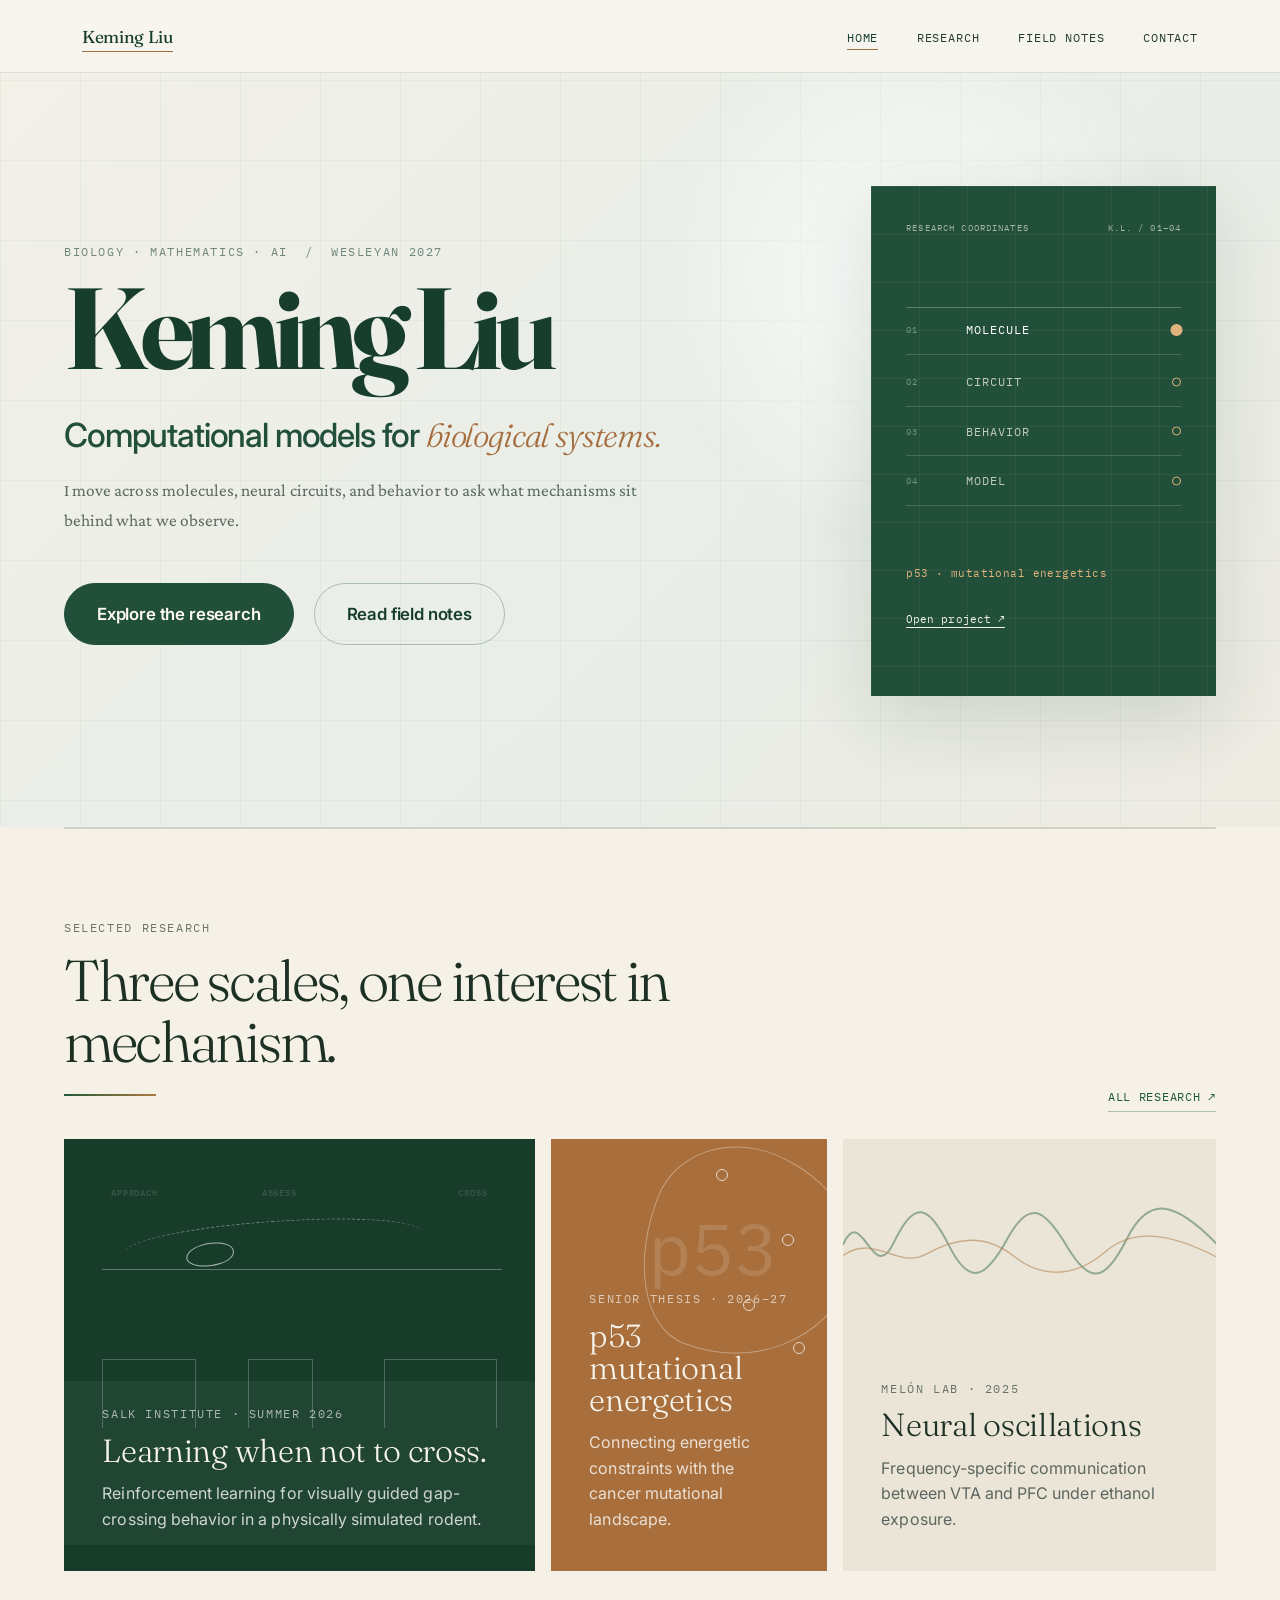
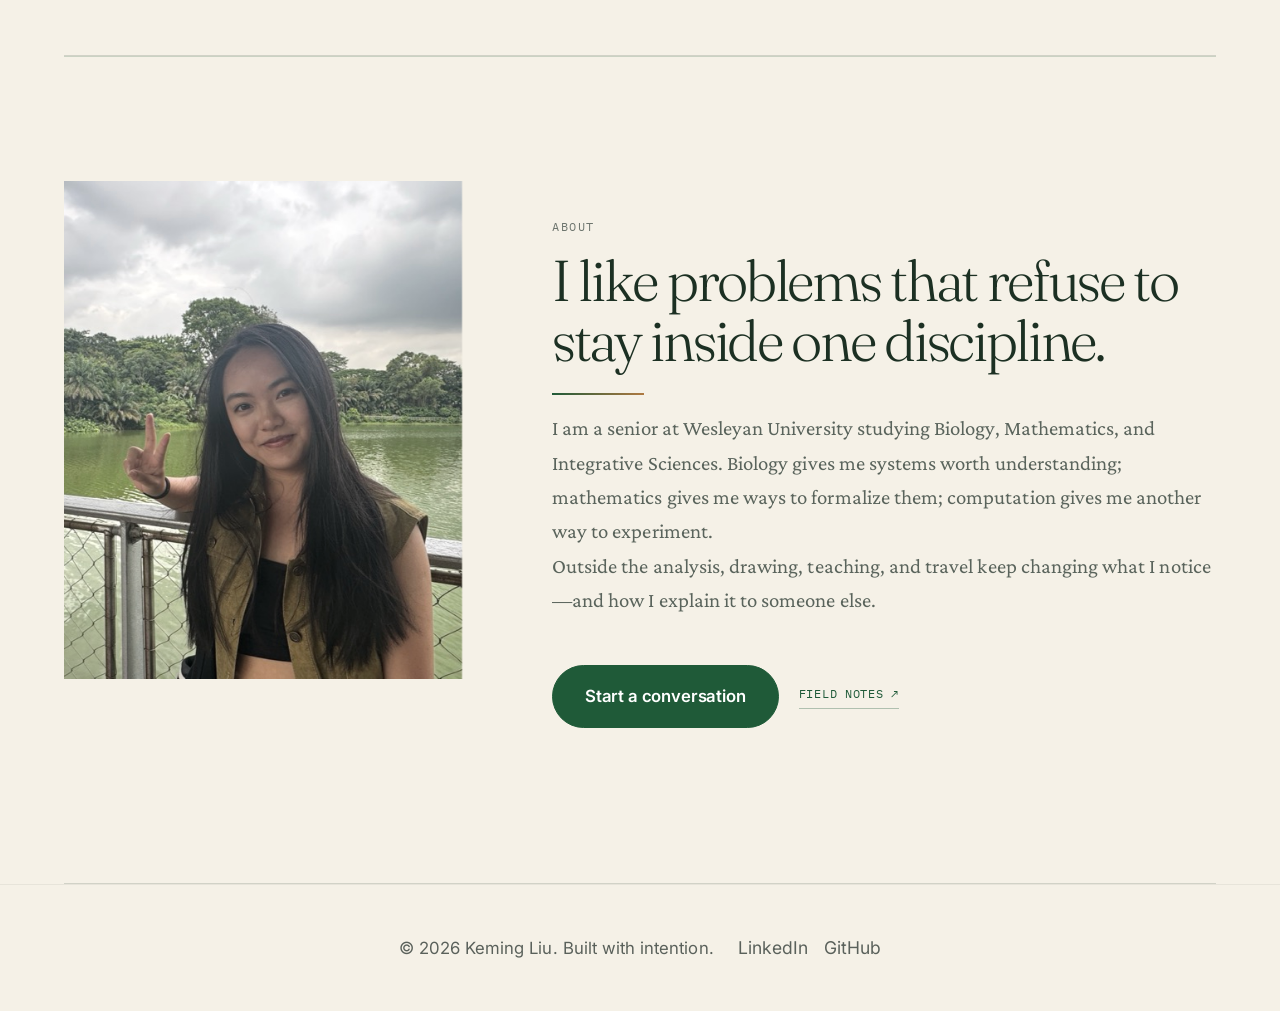
==== commit fe92c8eb: "Increase spacing between homepage name and research tagline" ====
--- a/index.html
+++ b/index.html
@@ -4200,7 +4200,7 @@
     <link rel="stylesheet" href="assets/site-refinements.css?v=20260928-depth">
     <link rel="stylesheet" href="assets/field-notes-index.css?v=20260928-font-restore">
     <link rel="stylesheet" href="assets/research-explorers.css?v=20260928-font-restore">
-    <link rel="stylesheet" href="assets/site-system.css?v=20260928-name-bold">
+    <link rel="stylesheet" href="assets/site-system.css?v=20260928-name-spacing">
     <link rel="stylesheet" href="assets/trajectory.css?v=20260928-readable">
 </head>
 <body>
--- a/assets/site-system.css
+++ b/assets/site-system.css
@@ -10,6 +10,7 @@
     font-family: 'Fraunces', serif;
     font-style: normal;
     font-weight: 700;
+    margin-bottom: clamp(28px, 3vw, 42px);
 }
 #academic-more .projects-grid { margin-top: 28px; }
 
